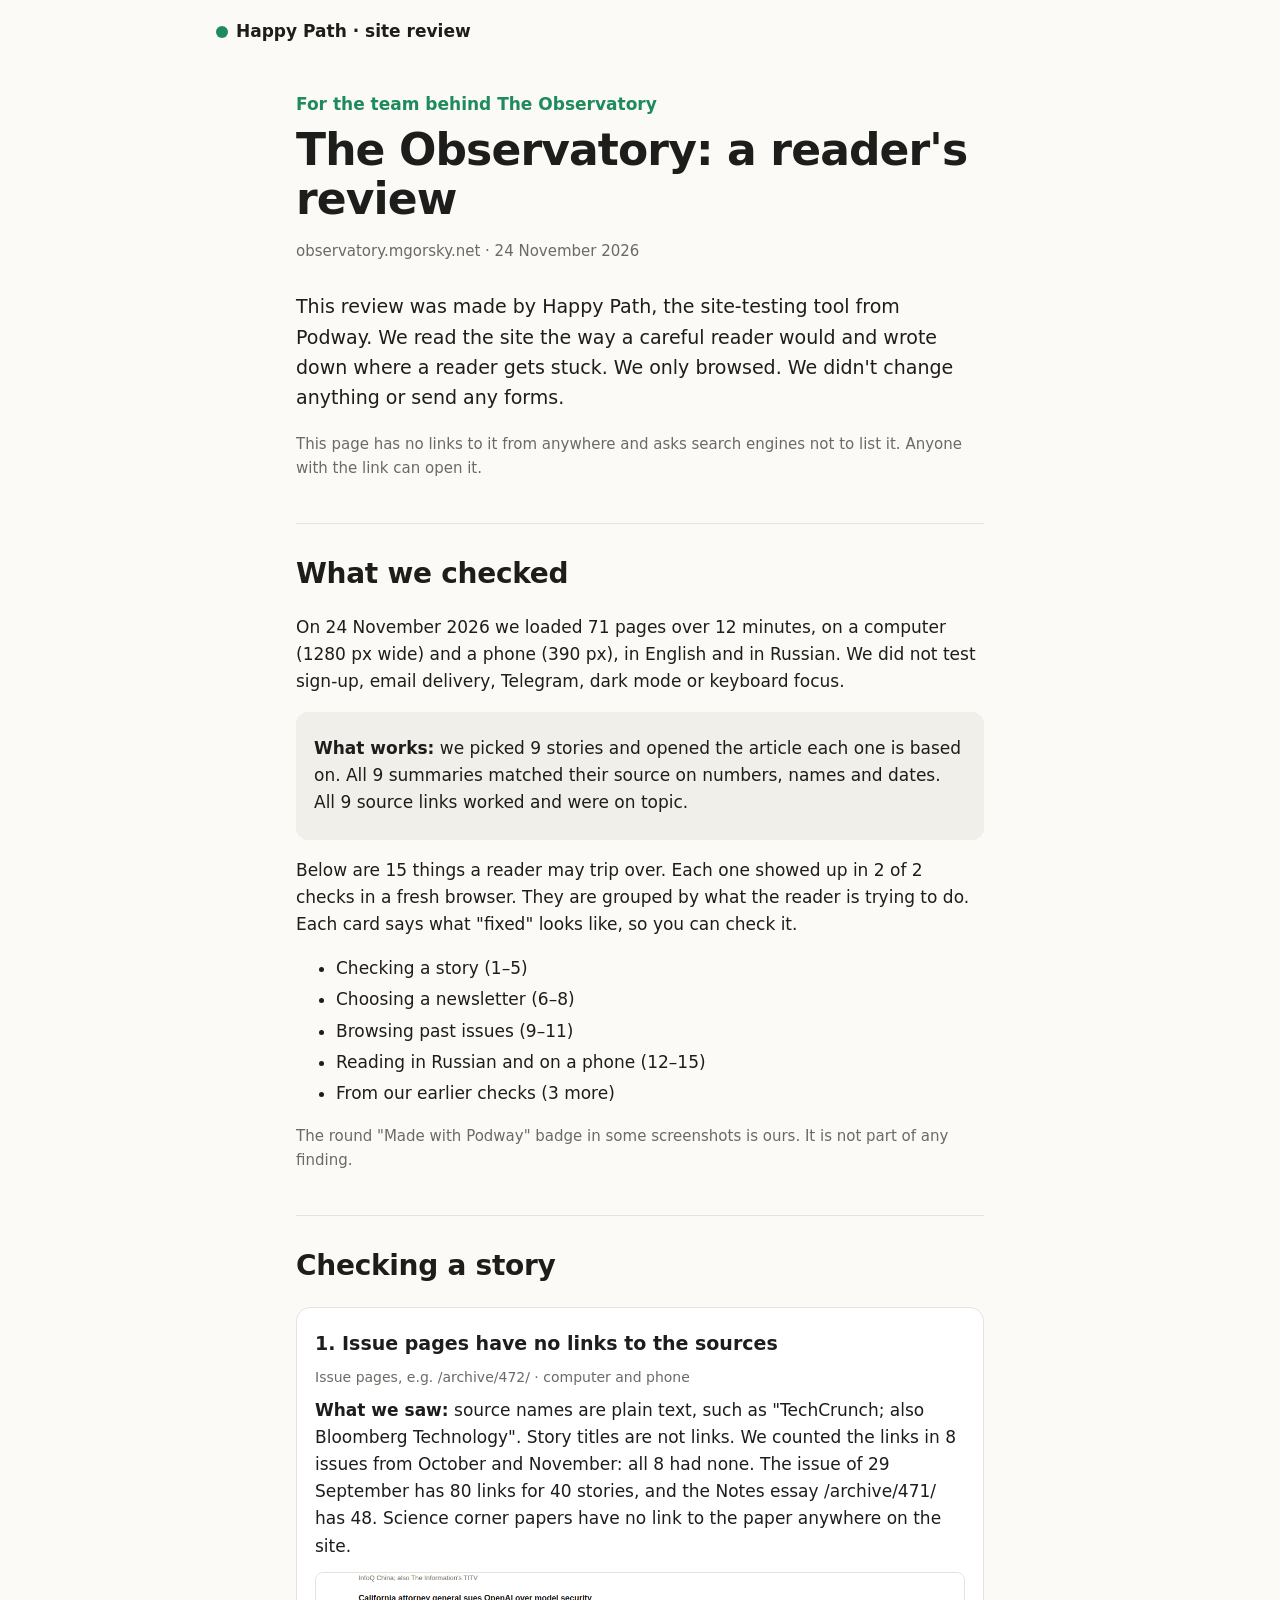
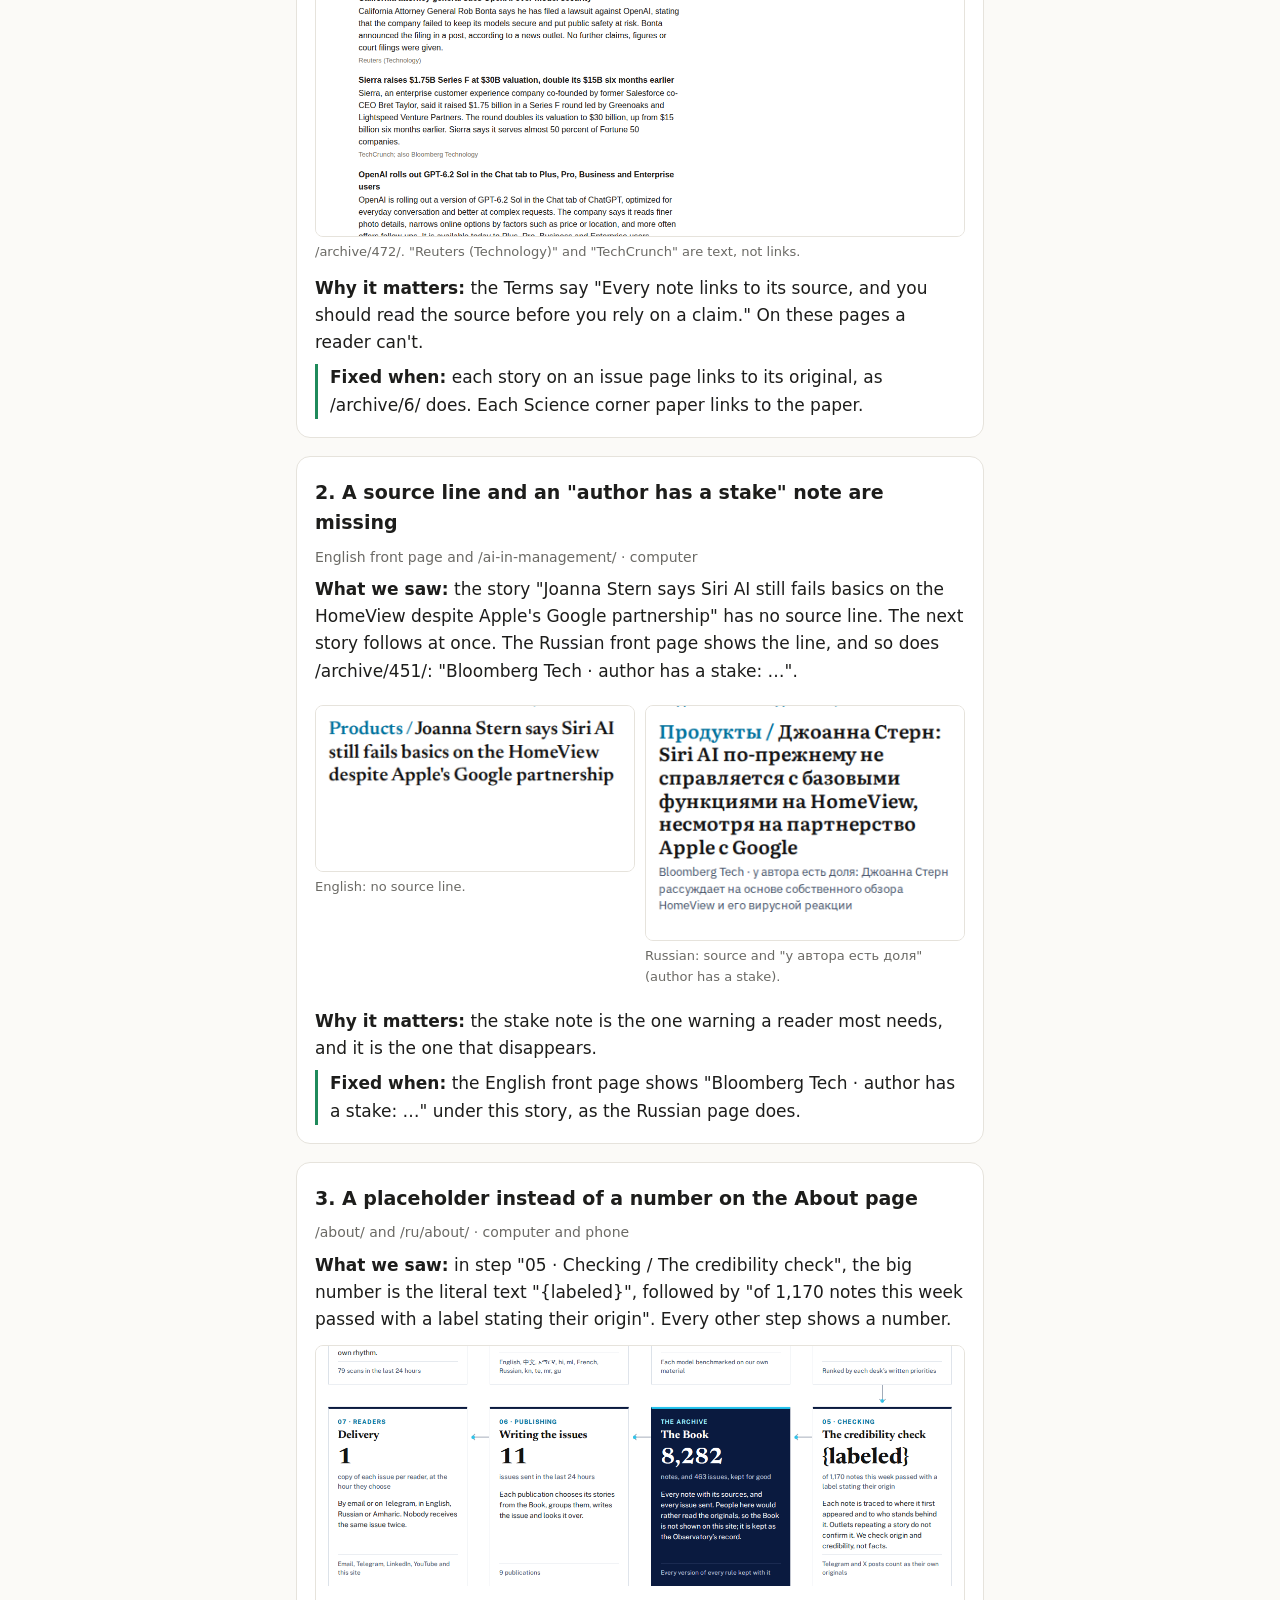
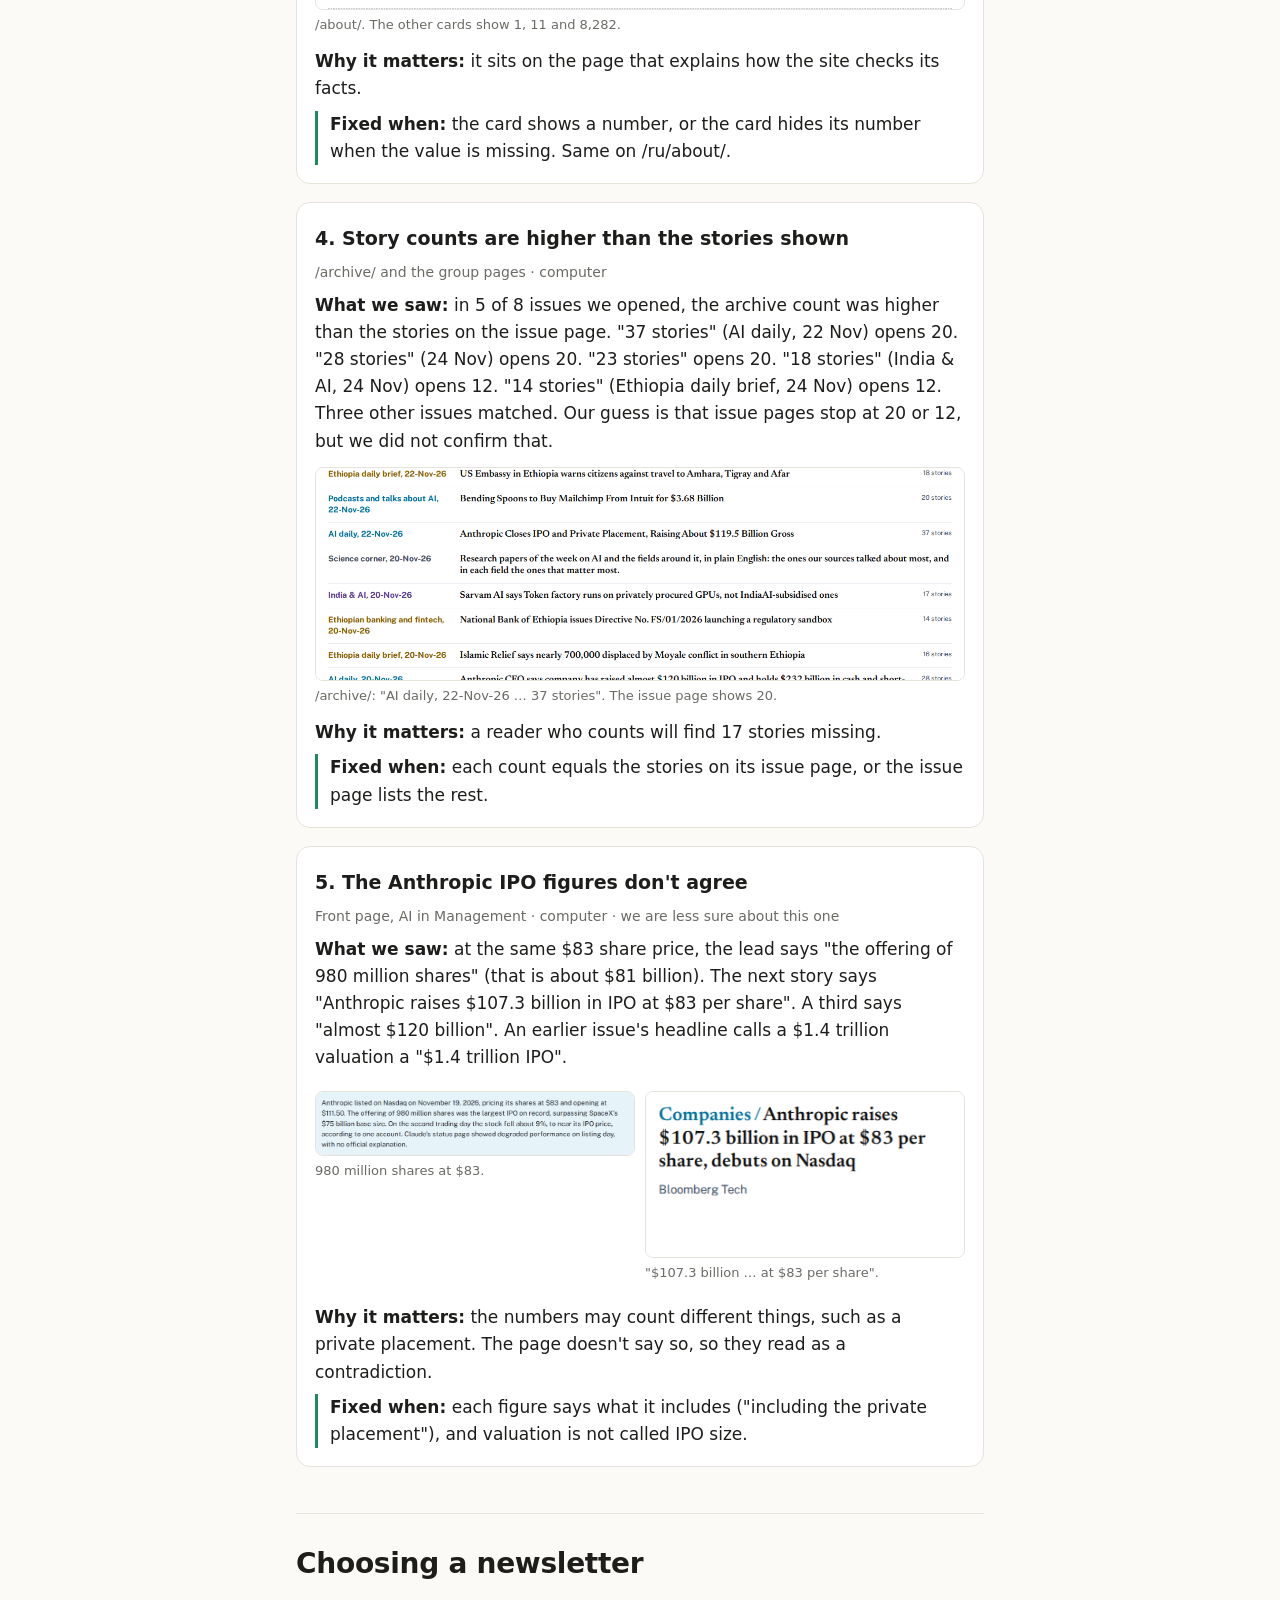
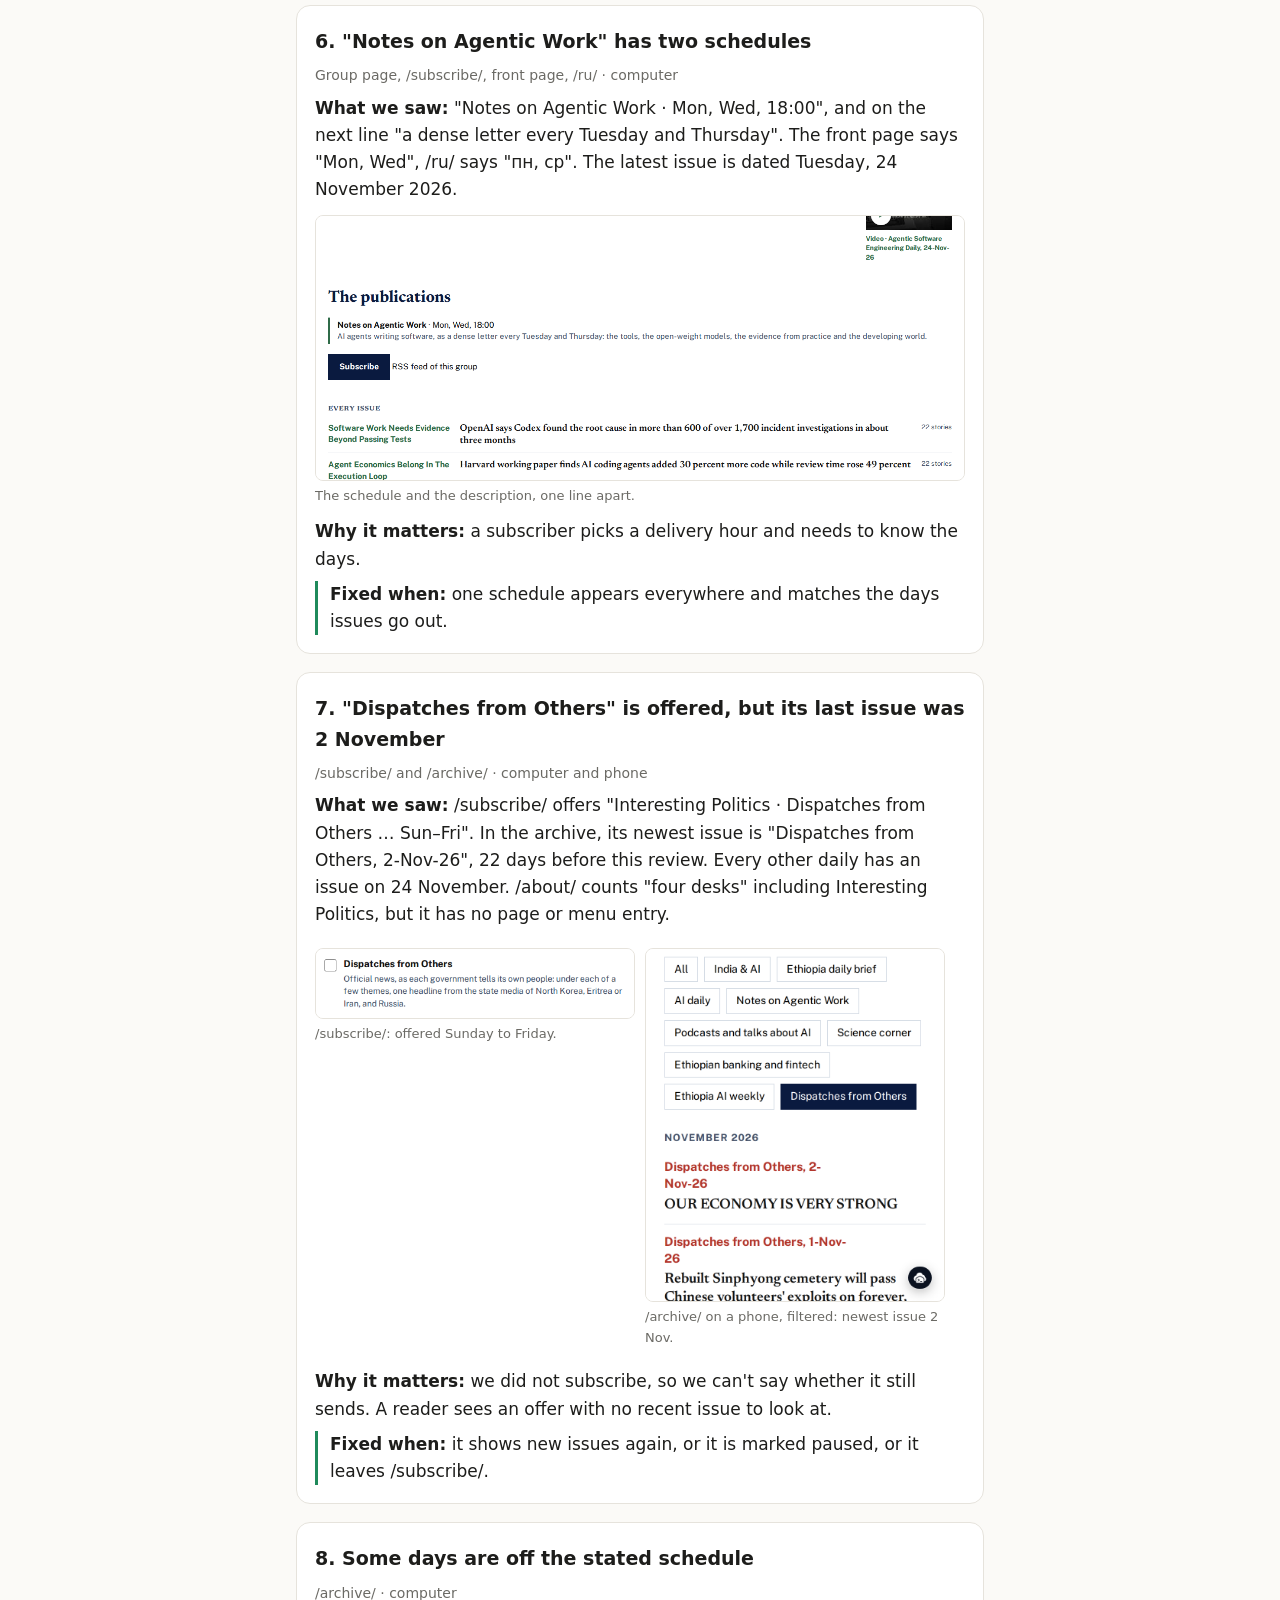
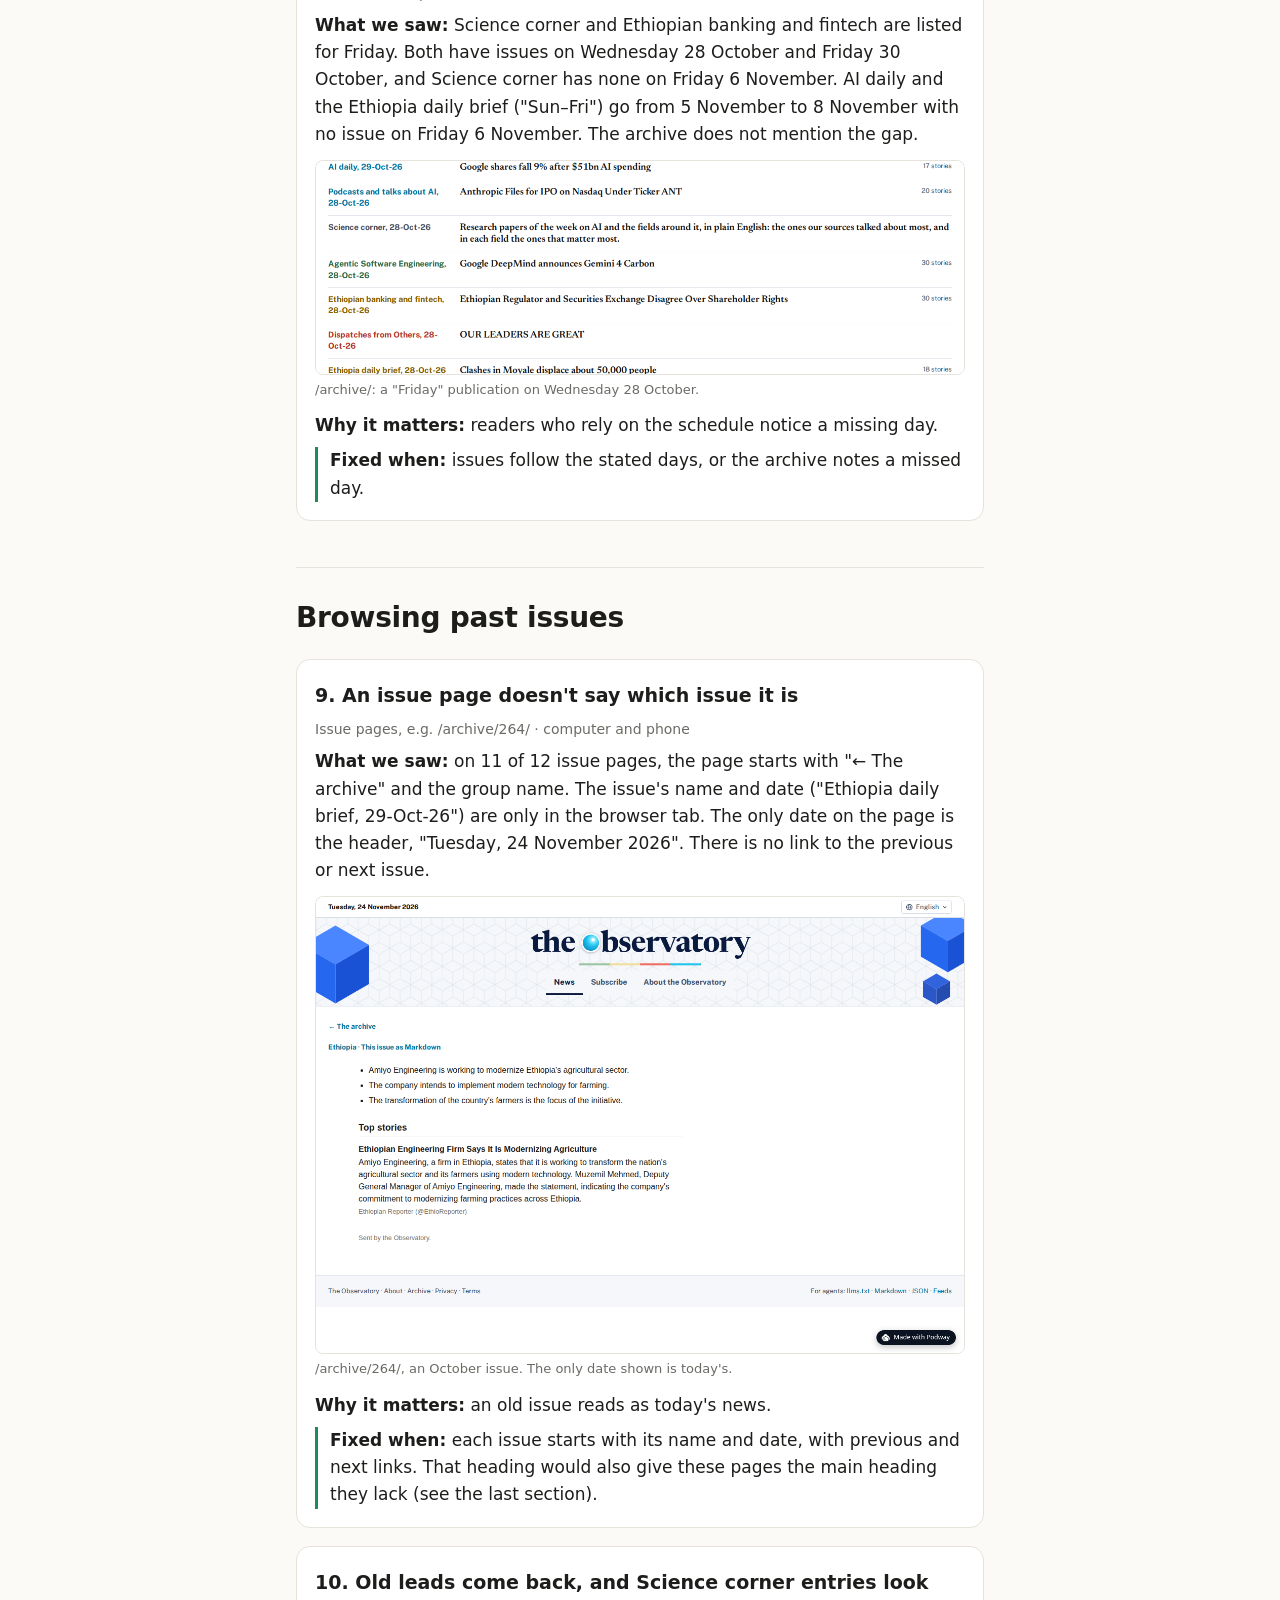
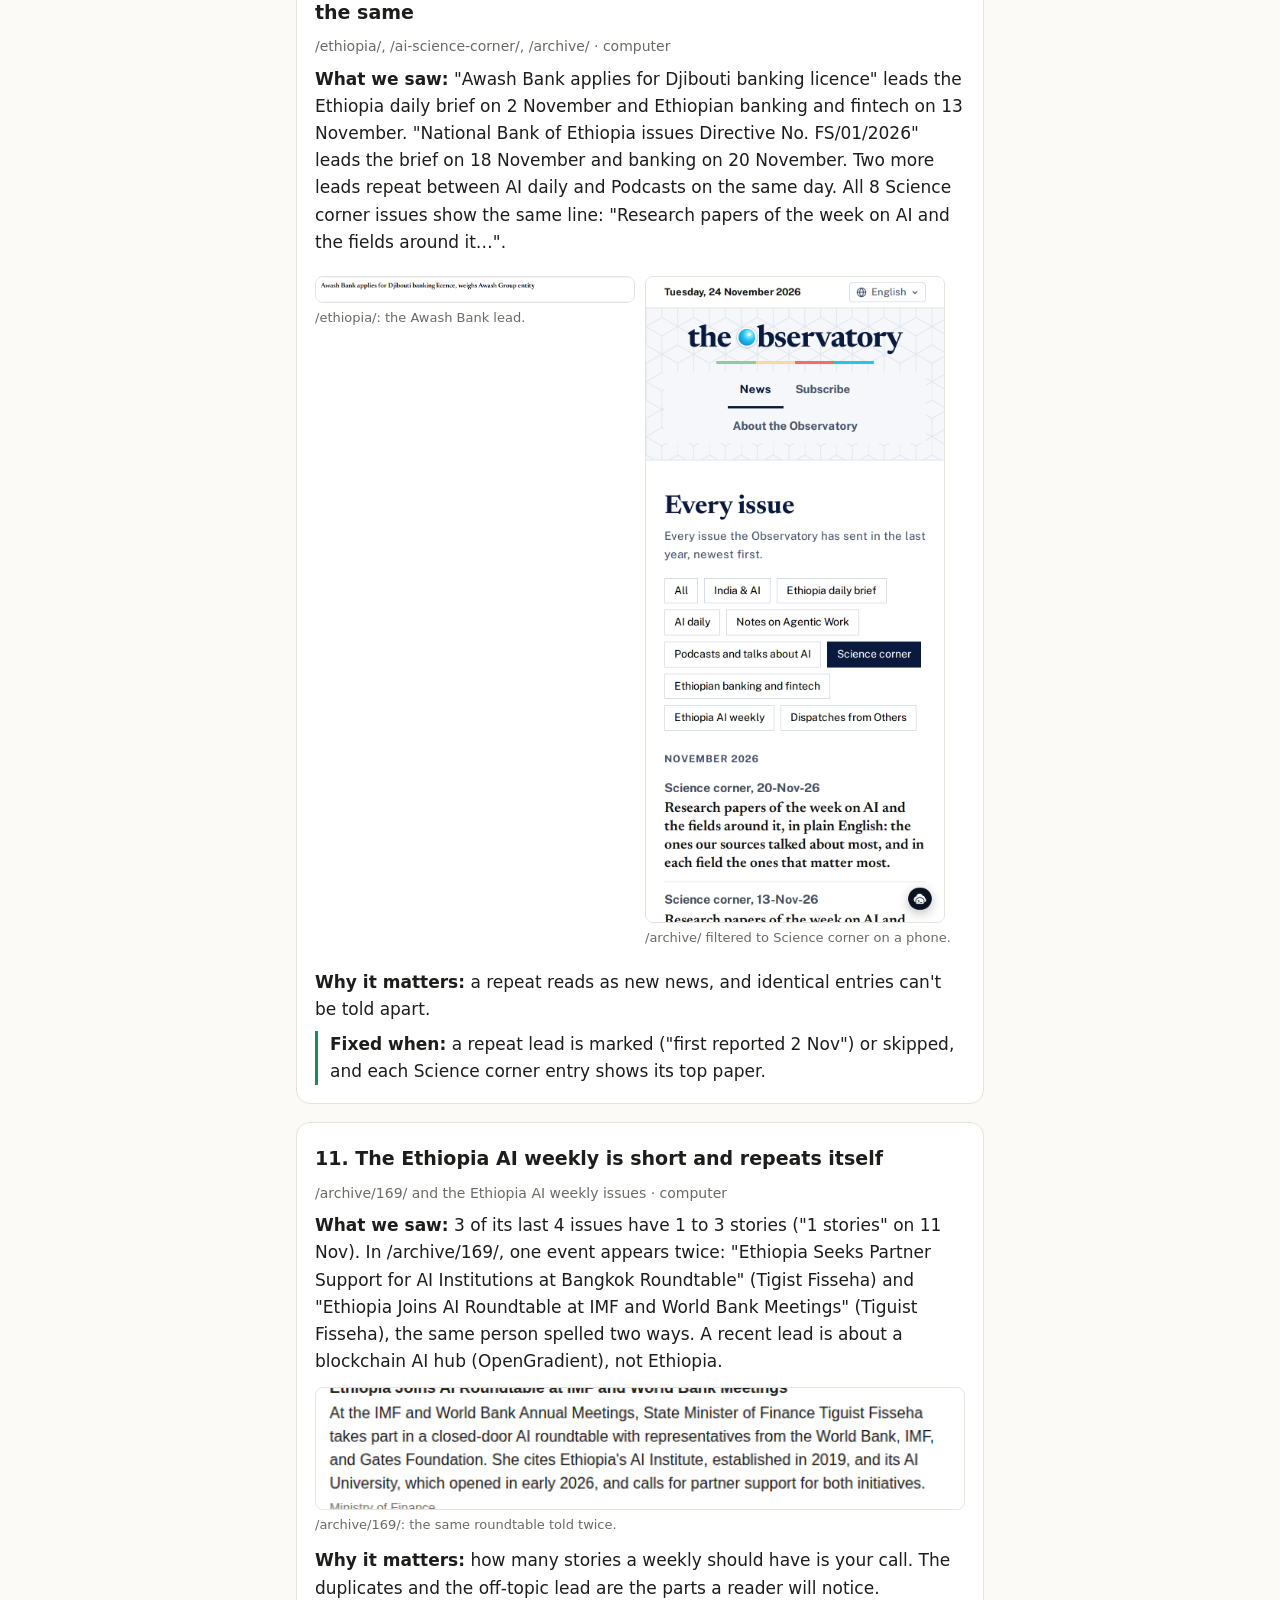
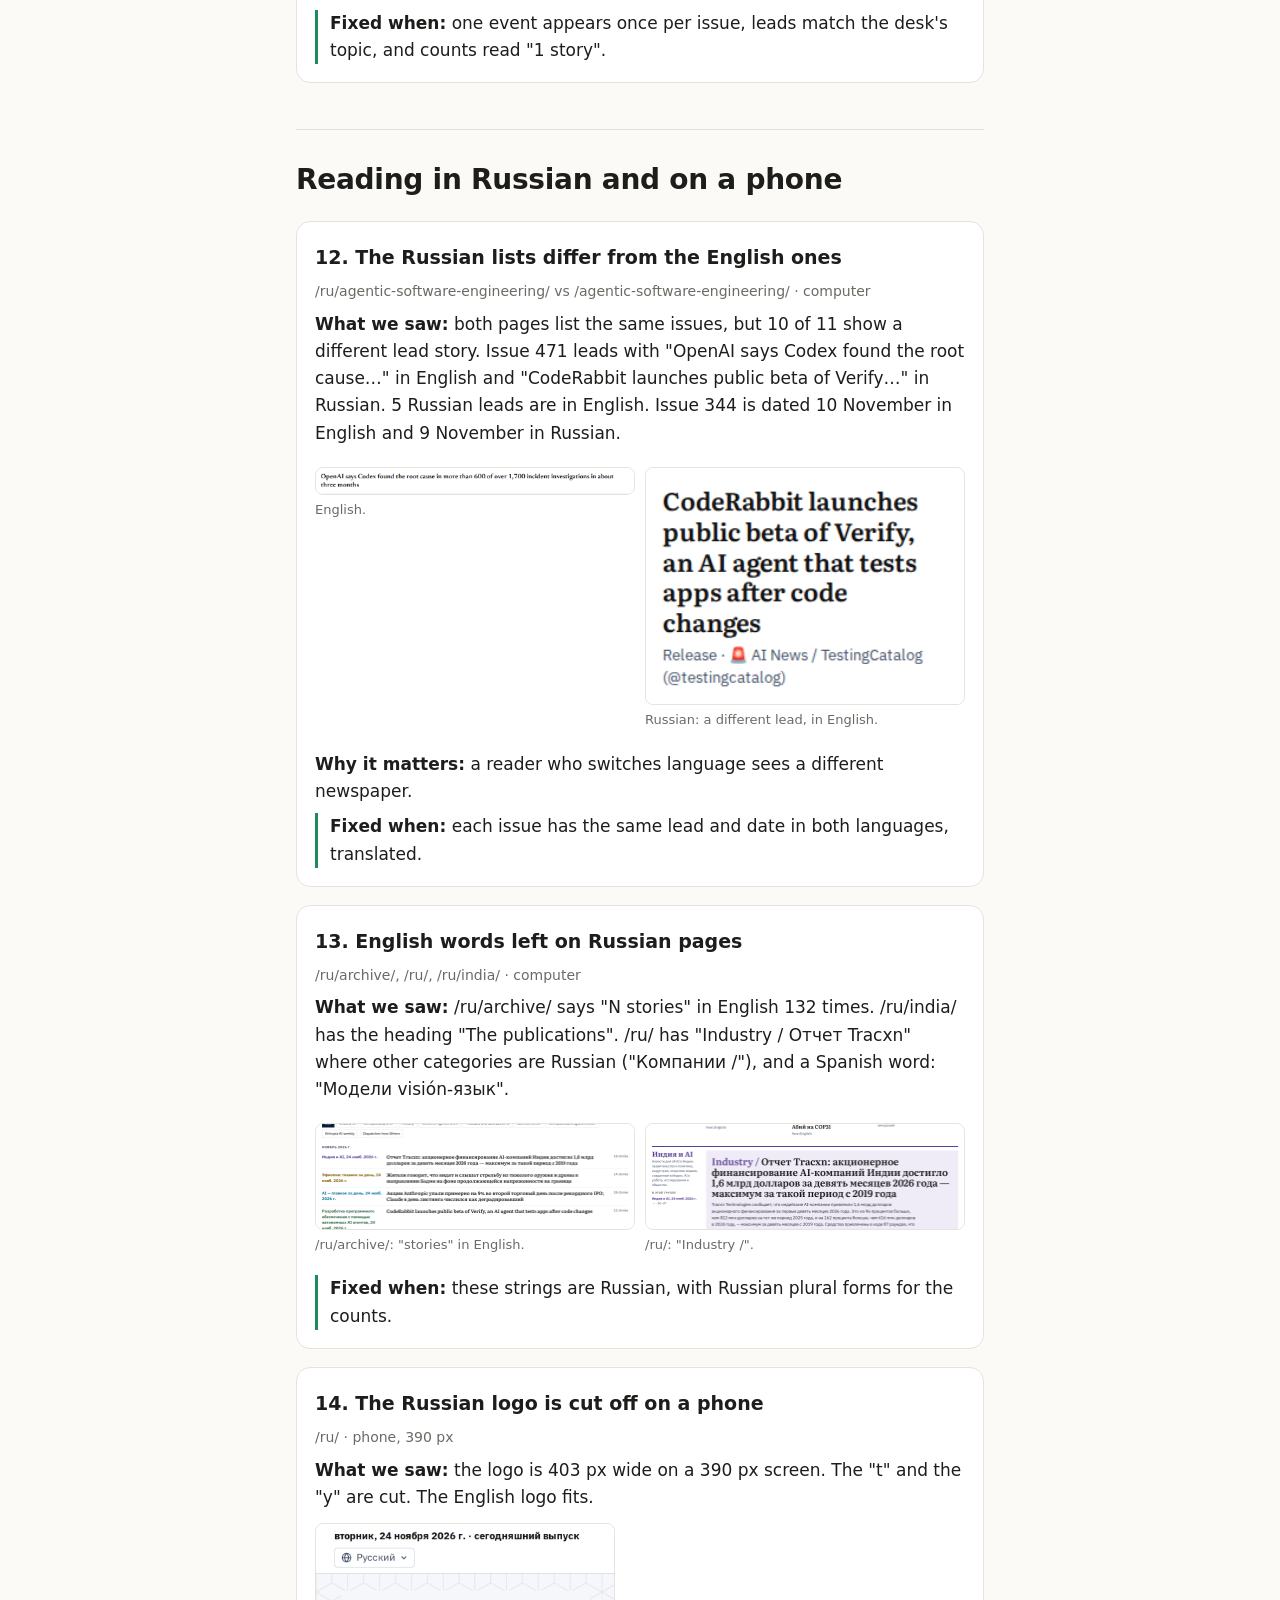
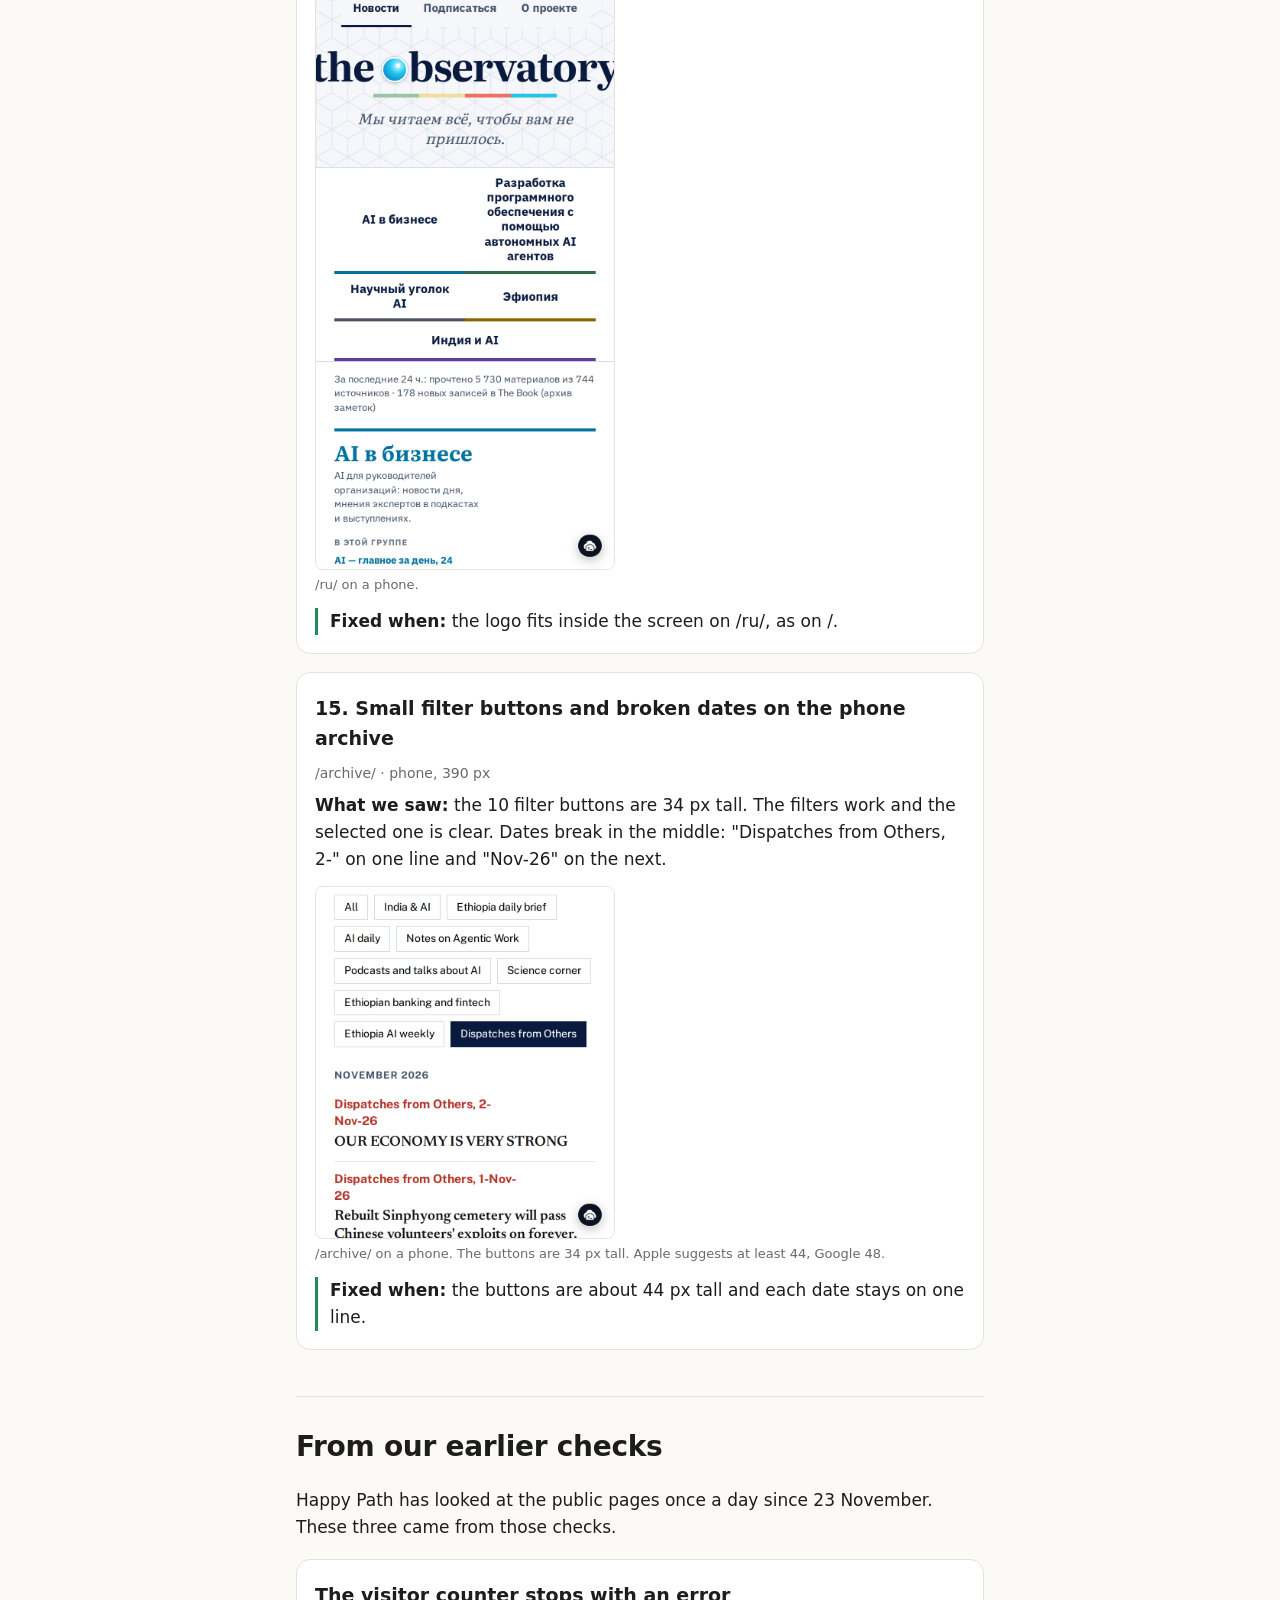
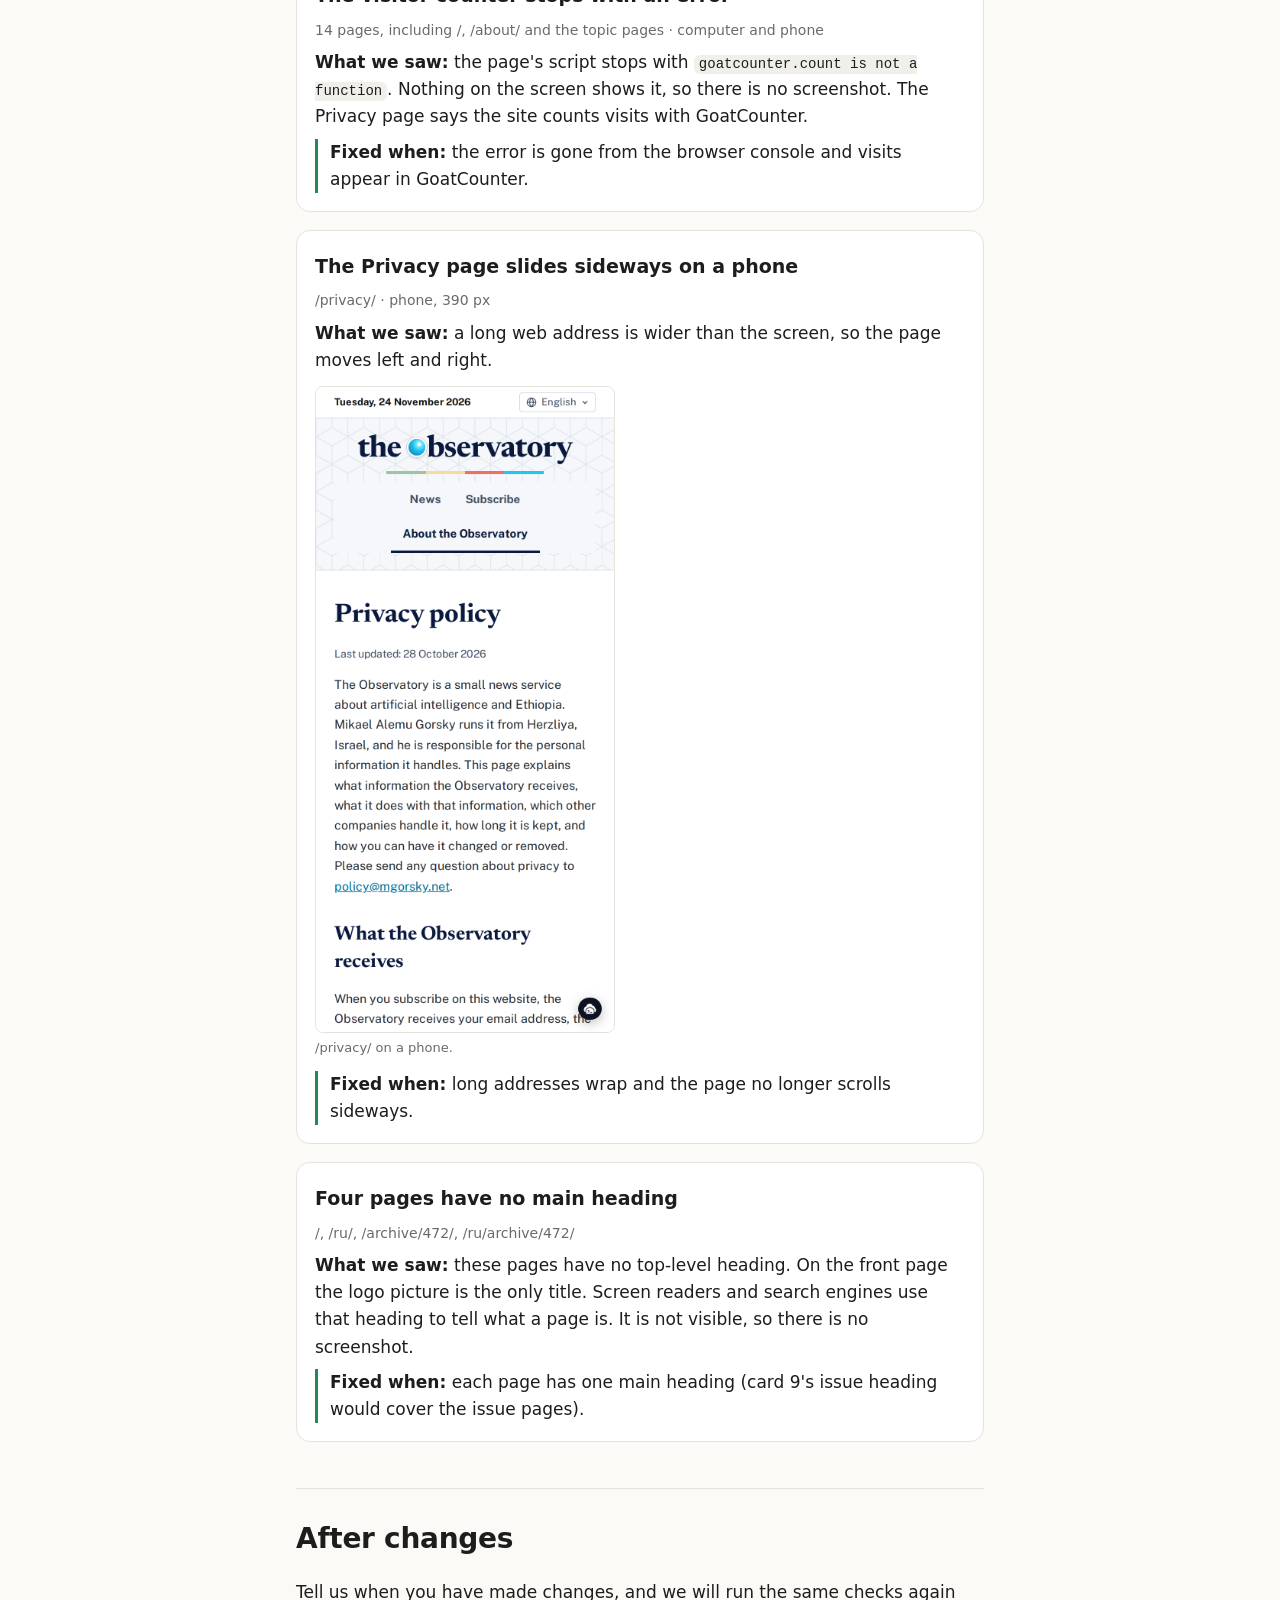
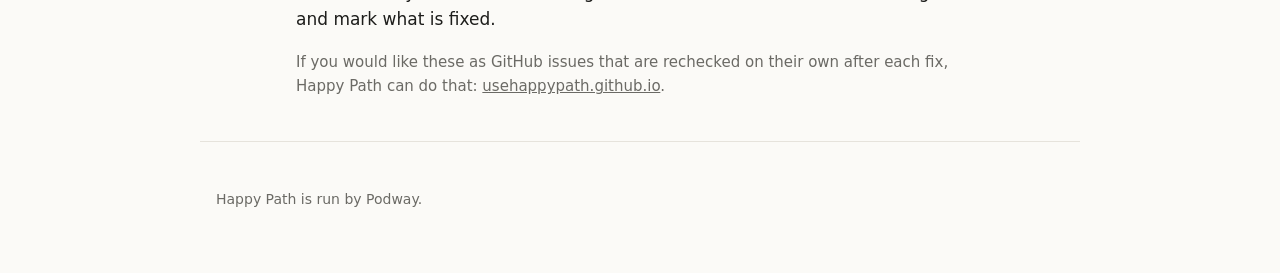
==== r/observatory-b27ccb/index.html @ 8da96443 "Unlisted site review page (noindex) for The Observatory Co-Authored-By: Claude Opus 5.5 <noreply@ant" ====
<!doctype html>
<html lang="en">
<head>
<meta charset="utf-8">
<meta name="viewport" content="width=device-width, initial-scale=1">
<meta name="robots" content="noindex, nofollow">
<title>The Observatory: a reader's review</title>
<meta name="description" content="A read-only review of observatory.mgorsky.net on 24 November 2026, by Happy Path (Podway).">
<link rel="stylesheet" href="../../style.css">
<style>
.card{border:1px solid var(--line);border-radius:14px;padding:4px 18px 10px;margin:18px 0;background:var(--card)}
.card h3{font-size:19px;margin:16px 0 4px}
.where{font-size:14px;color:var(--muted);margin:0 0 10px}
.card p{margin:8px 0}
.lbl{font-weight:600}
figure{margin:12px 0}
figure img{width:100%;height:auto;border:1px solid var(--line);border-radius:8px;display:block}
figure.narrow img{max-width:300px}
.pair{display:grid;gap:10px;grid-template-columns:1fr 1fr}
@media (max-width:640px){.pair{grid-template-columns:1fr}}
figcaption{font-size:13px;color:var(--muted);margin-top:5px}
.fixed{border-left:3px solid var(--accent);padding-left:12px}
.toc a{text-decoration:none}
.toc li{margin:4px 0}
.good{background:var(--code);border-radius:12px;padding:6px 18px}
</style>
</head>
<body>
<header class="top">
  <span class="brand"><span class="dot"></span>Happy Path · site review</span>
</header>

<main class="post">
<section class="hero">
  <p class="kicker">For the team behind The Observatory</p>
  <h1>The Observatory: a reader's review</h1>
  <p class="meta">observatory.mgorsky.net · 24 November 2026</p>
  <p class="lead">This review was made by Happy Path, the site-testing tool from Podway. We read the site the way a careful reader would and wrote down where a reader gets stuck. We only browsed. We didn't change anything or send any forms.</p>
  <p class="note">This page has no links to it from anywhere and asks search engines not to list it. Anyone with the link can open it.</p>
</section>

<section>
  <h2>What we checked</h2>
  <p>On 24 November 2026 we loaded 71 pages over 12 minutes, on a computer (1280 px wide) and a phone (390 px), in English and in Russian. We did not test sign-up, email delivery, Telegram, dark mode or keyboard focus.</p>
  <div class="good">
    <p><b>What works:</b> we picked 9 stories and opened the article each one is based on. All 9 summaries matched their source on numbers, names and dates. All 9 source links worked and were on topic.</p>
  </div>
  <p>Below are 15 things a reader may trip over. Each one showed up in 2 of 2 checks in a fresh browser. They are grouped by what the reader is trying to do. Each card says what "fixed" looks like, so you can check it.</p>
  <ul class="toc">
    <li><a href="#story">Checking a story</a> (1–5)</li>
    <li><a href="#choose">Choosing a newsletter</a> (6–8)</li>
    <li><a href="#past">Browsing past issues</a> (9–11)</li>
    <li><a href="#ru">Reading in Russian and on a phone</a> (12–15)</li>
    <li><a href="#daily">From our earlier checks</a> (3 more)</li>
  </ul>
  <p class="note">The round "Made with Podway" badge in some screenshots is ours. It is not part of any finding.</p>
</section>

<section id="story">
  <h2>Checking a story</h2>

  <div class="card">
    <h3>1. Issue pages have no links to the sources</h3>
    <p class="where">Issue pages, e.g. /archive/472/ · computer and phone</p>
    <p><span class="lbl">What we saw:</span> source names are plain text, such as "TechCrunch; also Bloomberg Technology". Story titles are not links. We counted the links in 8 issues from October and November: all 8 had none. The issue of 29 September has 80 links for 40 stories, and the Notes essay /archive/471/ has 48. Science corner papers have no link to the paper anywhere on the site.</p>
    <figure><img src="img/no-links.png" alt="Issue 472: story titles and grey source names, none of them links"><figcaption>/archive/472/. "Reuters (Technology)" and "TechCrunch" are text, not links.</figcaption></figure>
    <p><span class="lbl">Why it matters:</span> the Terms say "Every note links to its source, and you should read the source before you rely on a claim." On these pages a reader can't.</p>
    <p class="fixed"><span class="lbl">Fixed when:</span> each story on an issue page links to its original, as /archive/6/ does. Each Science corner paper links to the paper.</p>
  </div>

  <div class="card">
    <h3>2. A source line and an "author has a stake" note are missing</h3>
    <p class="where">English front page and /ai-in-management/ · computer</p>
    <p><span class="lbl">What we saw:</span> the story "Joanna Stern says Siri AI still fails basics on the HomeView despite Apple's Google partnership" has no source line. The next story follows at once. The Russian front page shows the line, and so does /archive/451/: "Bloomberg Tech · author has a stake: …".</p>
    <div class="pair">
      <figure><img src="img/source-en.png" alt="English front page: the Joanna Stern story with no source line"><figcaption>English: no source line.</figcaption></figure>
      <figure><img src="img/source-ru.png" alt="Russian front page: the same story with 'Bloomberg Tech · у автора есть доля'"><figcaption>Russian: source and "у автора есть доля" (author has a stake).</figcaption></figure>
    </div>
    <p><span class="lbl">Why it matters:</span> the stake note is the one warning a reader most needs, and it is the one that disappears.</p>
    <p class="fixed"><span class="lbl">Fixed when:</span> the English front page shows "Bloomberg Tech · author has a stake: …" under this story, as the Russian page does.</p>
  </div>

  <div class="card">
    <h3>3. A placeholder instead of a number on the About page</h3>
    <p class="where">/about/ and /ru/about/ · computer and phone</p>
    <p><span class="lbl">What we saw:</span> in step "05 · Checking / The credibility check", the big number is the literal text "{labeled}", followed by "of 1,170 notes this week passed with a label stating their origin". Every other step shows a number.</p>
    <figure><img src="img/placeholder.png" alt="About page: The credibility check card shows {labeled}"><figcaption>/about/. The other cards show 1, 11 and 8,282.</figcaption></figure>
    <p><span class="lbl">Why it matters:</span> it sits on the page that explains how the site checks its facts.</p>
    <p class="fixed"><span class="lbl">Fixed when:</span> the card shows a number, or the card hides its number when the value is missing. Same on /ru/about/.</p>
  </div>

  <div class="card">
    <h3>4. Story counts are higher than the stories shown</h3>
    <p class="where">/archive/ and the group pages · computer</p>
    <p><span class="lbl">What we saw:</span> in 5 of 8 issues we opened, the archive count was higher than the stories on the issue page. "37 stories" (AI daily, 22 Nov) opens 20. "28 stories" (24 Nov) opens 20. "23 stories" opens 20. "18 stories" (India &amp; AI, 24 Nov) opens 12. "14 stories" (Ethiopia daily brief, 24 Nov) opens 12. Three other issues matched. Our guess is that issue pages stop at 20 or 12, but we did not confirm that.</p>
    <figure><img src="img/counts.png" alt="Archive list: AI daily, 22-Nov-26 shows 37 stories"><figcaption>/archive/: "AI daily, 22-Nov-26 … 37 stories". The issue page shows 20.</figcaption></figure>
    <p><span class="lbl">Why it matters:</span> a reader who counts will find 17 stories missing.</p>
    <p class="fixed"><span class="lbl">Fixed when:</span> each count equals the stories on its issue page, or the issue page lists the rest.</p>
  </div>

  <div class="card">
    <h3>5. The Anthropic IPO figures don't agree</h3>
    <p class="where">Front page, AI in Management · computer · we are less sure about this one</p>
    <p><span class="lbl">What we saw:</span> at the same $83 share price, the lead says "the offering of 980 million shares" (that is about $81 billion). The next story says "Anthropic raises $107.3 billion in IPO at $83 per share". A third says "almost $120 billion". An earlier issue's headline calls a $1.4 trillion valuation a "$1.4 trillion IPO".</p>
    <div class="pair">
      <figure><img src="img/ipo-a.png" alt="Lead story: offering of 980 million shares at $83"><figcaption>980 million shares at $83.</figcaption></figure>
      <figure><img src="img/ipo-b.png" alt="Story: Anthropic raises $107.3 billion in IPO at $83 per share"><figcaption>"$107.3 billion … at $83 per share".</figcaption></figure>
    </div>
    <p><span class="lbl">Why it matters:</span> the numbers may count different things, such as a private placement. The page doesn't say so, so they read as a contradiction.</p>
    <p class="fixed"><span class="lbl">Fixed when:</span> each figure says what it includes ("including the private placement"), and valuation is not called IPO size.</p>
  </div>
</section>

<section id="choose">
  <h2>Choosing a newsletter</h2>

  <div class="card">
    <h3>6. "Notes on Agentic Work" has two schedules</h3>
    <p class="where">Group page, /subscribe/, front page, /ru/ · computer</p>
    <p><span class="lbl">What we saw:</span> "Notes on Agentic Work · Mon, Wed, 18:00", and on the next line "a dense letter every Tuesday and Thursday". The front page says "Mon, Wed", /ru/ says "пн, ср". The latest issue is dated Tuesday, 24 November 2026.</p>
    <figure><img src="img/schedule.png" alt="Schedule 'Mon, Wed, 18:00' above a description saying 'every Tuesday and Thursday'"><figcaption>The schedule and the description, one line apart.</figcaption></figure>
    <p><span class="lbl">Why it matters:</span> a subscriber picks a delivery hour and needs to know the days.</p>
    <p class="fixed"><span class="lbl">Fixed when:</span> one schedule appears everywhere and matches the days issues go out.</p>
  </div>

  <div class="card">
    <h3>7. "Dispatches from Others" is offered, but its last issue was 2 November</h3>
    <p class="where">/subscribe/ and /archive/ · computer and phone</p>
    <p><span class="lbl">What we saw:</span> /subscribe/ offers "Interesting Politics · Dispatches from Others … Sun–Fri". In the archive, its newest issue is "Dispatches from Others, 2-Nov-26", 22 days before this review. Every other daily has an issue on 24 November. /about/ counts "four desks" including Interesting Politics, but it has no page or menu entry.</p>
    <div class="pair">
      <figure><img src="img/dispatches.png" alt="Subscribe page offering Dispatches from Others, Sun–Fri"><figcaption>/subscribe/: offered Sunday to Friday.</figcaption></figure>
      <figure class="narrow"><img src="img/dispatches-archive.png" alt="Archive filtered to Dispatches from Others, newest issue 2-Nov-26"><figcaption>/archive/ on a phone, filtered: newest issue 2 Nov.</figcaption></figure>
    </div>
    <p><span class="lbl">Why it matters:</span> we did not subscribe, so we can't say whether it still sends. A reader sees an offer with no recent issue to look at.</p>
    <p class="fixed"><span class="lbl">Fixed when:</span> it shows new issues again, or it is marked paused, or it leaves /subscribe/.</p>
  </div>

  <div class="card">
    <h3>8. Some days are off the stated schedule</h3>
    <p class="where">/archive/ · computer</p>
    <p><span class="lbl">What we saw:</span> Science corner and Ethiopian banking and fintech are listed for Friday. Both have issues on Wednesday 28 October and Friday 30 October, and Science corner has none on Friday 6 November. AI daily and the Ethiopia daily brief ("Sun–Fri") go from 5 November to 8 November with no issue on Friday 6 November. The archive does not mention the gap.</p>
    <figure><img src="img/schedule-gap.png" alt="Archive list including Science corner, 28-Oct-26"><figcaption>/archive/: a "Friday" publication on Wednesday 28 October.</figcaption></figure>
    <p><span class="lbl">Why it matters:</span> readers who rely on the schedule notice a missing day.</p>
    <p class="fixed"><span class="lbl">Fixed when:</span> issues follow the stated days, or the archive notes a missed day.</p>
  </div>
</section>

<section id="past">
  <h2>Browsing past issues</h2>

  <div class="card">
    <h3>9. An issue page doesn't say which issue it is</h3>
    <p class="where">Issue pages, e.g. /archive/264/ · computer and phone</p>
    <p><span class="lbl">What we saw:</span> on 11 of 12 issue pages, the page starts with "← The archive" and the group name. The issue's name and date ("Ethiopia daily brief, 29-Oct-26") are only in the browser tab. The only date on the page is the header, "Tuesday, 24 November 2026". There is no link to the previous or next issue.</p>
    <figure><img src="img/issue-top.png" alt="An October issue page whose only visible date is Tuesday, 24 November 2026"><figcaption>/archive/264/, an October issue. The only date shown is today's.</figcaption></figure>
    <p><span class="lbl">Why it matters:</span> an old issue reads as today's news.</p>
    <p class="fixed"><span class="lbl">Fixed when:</span> each issue starts with its name and date, with previous and next links. That heading would also give these pages the main heading they lack (see the last section).</p>
  </div>

  <div class="card">
    <h3>10. Old leads come back, and Science corner entries look the same</h3>
    <p class="where">/ethiopia/, /ai-science-corner/, /archive/ · computer</p>
    <p><span class="lbl">What we saw:</span> "Awash Bank applies for Djibouti banking licence" leads the Ethiopia daily brief on 2 November and Ethiopian banking and fintech on 13 November. "National Bank of Ethiopia issues Directive No. FS/01/2026" leads the brief on 18 November and banking on 20 November. Two more leads repeat between AI daily and Podcasts on the same day. All 8 Science corner issues show the same line: "Research papers of the week on AI and the fields around it…".</p>
    <div class="pair">
      <figure><img src="img/old-lead.png" alt="Ethiopia page listing the Awash Bank story as a lead"><figcaption>/ethiopia/: the Awash Bank lead.</figcaption></figure>
      <figure class="narrow"><img src="img/science-archive.png" alt="Science corner issues in the archive, all with the same summary"><figcaption>/archive/ filtered to Science corner on a phone.</figcaption></figure>
    </div>
    <p><span class="lbl">Why it matters:</span> a repeat reads as new news, and identical entries can't be told apart.</p>
    <p class="fixed"><span class="lbl">Fixed when:</span> a repeat lead is marked ("first reported 2 Nov") or skipped, and each Science corner entry shows its top paper.</p>
  </div>

  <div class="card">
    <h3>11. The Ethiopia AI weekly is short and repeats itself</h3>
    <p class="where">/archive/169/ and the Ethiopia AI weekly issues · computer</p>
    <p><span class="lbl">What we saw:</span> 3 of its last 4 issues have 1 to 3 stories ("1 stories" on 11 Nov). In /archive/169/, one event appears twice: "Ethiopia Seeks Partner Support for AI Institutions at Bangkok Roundtable" (Tigist Fisseha) and "Ethiopia Joins AI Roundtable at IMF and World Bank Meetings" (Tiguist Fisseha), the same person spelled two ways. A recent lead is about a blockchain AI hub (OpenGradient), not Ethiopia.</p>
    <figure><img src="img/ethiopia-dup.png" alt="Issue 169 with two stories about the same roundtable"><figcaption>/archive/169/: the same roundtable told twice.</figcaption></figure>
    <p><span class="lbl">Why it matters:</span> how many stories a weekly should have is your call. The duplicates and the off-topic lead are the parts a reader will notice.</p>
    <p class="fixed"><span class="lbl">Fixed when:</span> one event appears once per issue, leads match the desk's topic, and counts read "1 story".</p>
  </div>
</section>

<section id="ru">
  <h2>Reading in Russian and on a phone</h2>

  <div class="card">
    <h3>12. The Russian lists differ from the English ones</h3>
    <p class="where">/ru/agentic-software-engineering/ vs /agentic-software-engineering/ · computer</p>
    <p><span class="lbl">What we saw:</span> both pages list the same issues, but 10 of 11 show a different lead story. Issue 471 leads with "OpenAI says Codex found the root cause…" in English and "CodeRabbit launches public beta of Verify…" in Russian. 5 Russian leads are in English. Issue 344 is dated 10 November in English and 9 November in Russian.</p>
    <div class="pair">
      <figure><img src="img/en-agentic.png" alt="English group page, issue 471 led by the OpenAI Codex story"><figcaption>English.</figcaption></figure>
      <figure><img src="img/ru-agentic.png" alt="Russian group page, issue 471 led by the CodeRabbit story in English"><figcaption>Russian: a different lead, in English.</figcaption></figure>
    </div>
    <p><span class="lbl">Why it matters:</span> a reader who switches language sees a different newspaper.</p>
    <p class="fixed"><span class="lbl">Fixed when:</span> each issue has the same lead and date in both languages, translated.</p>
  </div>

  <div class="card">
    <h3>13. English words left on Russian pages</h3>
    <p class="where">/ru/archive/, /ru/, /ru/india/ · computer</p>
    <p><span class="lbl">What we saw:</span> /ru/archive/ says "N stories" in English 132 times. /ru/india/ has the heading "The publications". /ru/ has "Industry / Отчет Tracxn" where other categories are Russian ("Компании /"), and a Spanish word: "Модели visión-язык".</p>
    <div class="pair">
      <figure><img src="img/ru-stories.png" alt="Russian archive with counts in English"><figcaption>/ru/archive/: "stories" in English.</figcaption></figure>
      <figure><img src="img/ru-industry.png" alt="Russian front page with an English category label Industry"><figcaption>/ru/: "Industry /".</figcaption></figure>
    </div>
    <p class="fixed"><span class="lbl">Fixed when:</span> these strings are Russian, with Russian plural forms for the counts.</p>
  </div>

  <div class="card">
    <h3>14. The Russian logo is cut off on a phone</h3>
    <p class="where">/ru/ · phone, 390 px</p>
    <p><span class="lbl">What we saw:</span> the logo is 403 px wide on a 390 px screen. The "t" and the "y" are cut. The English logo fits.</p>
    <figure class="narrow"><img src="img/ru-phone.png" alt="Russian front page on a phone with the logo cut at both edges"><figcaption>/ru/ on a phone.</figcaption></figure>
    <p class="fixed"><span class="lbl">Fixed when:</span> the logo fits inside the screen on /ru/, as on /.</p>
  </div>

  <div class="card">
    <h3>15. Small filter buttons and broken dates on the phone archive</h3>
    <p class="where">/archive/ · phone, 390 px</p>
    <p><span class="lbl">What we saw:</span> the 10 filter buttons are 34 px tall. The filters work and the selected one is clear. Dates break in the middle: "Dispatches from Others, 2-" on one line and "Nov-26" on the next.</p>
    <figure class="narrow"><img src="img/taps.png" alt="Phone archive with filter buttons and a date split across two lines"><figcaption>/archive/ on a phone. The buttons are 34 px tall. Apple suggests at least 44, Google 48.</figcaption></figure>
    <p class="fixed"><span class="lbl">Fixed when:</span> the buttons are about 44 px tall and each date stays on one line.</p>
  </div>
</section>

<section id="daily">
  <h2>From our earlier checks</h2>
  <p>Happy Path has looked at the public pages once a day since 23 November. These three came from those checks.</p>

  <div class="card">
    <h3>The visitor counter stops with an error</h3>
    <p class="where">14 pages, including /, /about/ and the topic pages · computer and phone</p>
    <p><span class="lbl">What we saw:</span> the page's script stops with <code>goatcounter.count is not a function</code>. Nothing on the screen shows it, so there is no screenshot. The Privacy page says the site counts visits with GoatCounter.</p>
    <p class="fixed"><span class="lbl">Fixed when:</span> the error is gone from the browser console and visits appear in GoatCounter.</p>
  </div>

  <div class="card">
    <h3>The Privacy page slides sideways on a phone</h3>
    <p class="where">/privacy/ · phone, 390 px</p>
    <p><span class="lbl">What we saw:</span> a long web address is wider than the screen, so the page moves left and right.</p>
    <figure class="narrow"><img src="img/privacy.png" alt="Privacy page on a phone"><figcaption>/privacy/ on a phone.</figcaption></figure>
    <p class="fixed"><span class="lbl">Fixed when:</span> long addresses wrap and the page no longer scrolls sideways.</p>
  </div>

  <div class="card">
    <h3>Four pages have no main heading</h3>
    <p class="where">/, /ru/, /archive/472/, /ru/archive/472/</p>
    <p><span class="lbl">What we saw:</span> these pages have no top-level heading. On the front page the logo picture is the only title. Screen readers and search engines use that heading to tell what a page is. It is not visible, so there is no screenshot.</p>
    <p class="fixed"><span class="lbl">Fixed when:</span> each page has one main heading (card 9's issue heading would cover the issue pages).</p>
  </div>
</section>

<section>
  <h2>After changes</h2>
  <p>Tell us when you have made changes, and we will run the same checks again and mark what is fixed.</p>
  <p class="muted">If you would like these as GitHub issues that are rechecked on their own after each fix, Happy Path can do that: <a href="https://usehappypath.github.io/">usehappypath.github.io</a>.</p>
</section>
</main>

<footer>
  <p>Happy Path is run by Podway.</p>
</footer>
</body>
</html>
---- style.css ----
:root{--bg:#fbfaf7;--fg:#1d1d1b;--muted:#6b6a65;--line:#e6e3dc;--card:#fff;--accent:#1f8a5b;--accent-fg:#fff;--code:#f1efe9}
@media (prefers-color-scheme:dark){:root{--bg:#141413;--fg:#ecebe6;--muted:#a3a19a;--line:#2d2c29;--card:#1c1c1a;--accent:#3cc48a;--accent-fg:#0d1f16;--code:#25241f}}
*{box-sizing:border-box}
html{-webkit-text-size-adjust:100%}
body{margin:0;background:var(--bg);color:var(--fg);font:17px/1.6 system-ui,-apple-system,"Segoe UI",Roboto,sans-serif}
a{color:inherit}
code,pre{font:14px/1.5 ui-monospace,SFMono-Regular,Menlo,monospace;background:var(--code);border-radius:6px}
code{padding:.1em .35em}
pre{padding:14px 16px;overflow-x:auto}
pre code{padding:0;background:none}
.top{display:flex;justify-content:space-between;align-items:center;gap:16px;max-width:880px;margin:0 auto;padding:18px 16px}
.brand{font-weight:700;text-decoration:none;display:flex;align-items:center;gap:8px}
.dot{width:12px;height:12px;border-radius:50%;background:var(--accent);display:inline-block}
.top nav{display:flex;gap:16px;font-size:15px}
.top nav a{text-decoration:none;color:var(--muted)}
main{max-width:880px;margin:0 auto;padding:0 16px}
section{padding:40px 0;border-top:1px solid var(--line)}
.hero{border-top:0;padding-top:48px}
.kicker{color:var(--accent);font-weight:600;margin:0 0 8px}
h1{font-size:clamp(32px,6vw,52px);line-height:1.1;margin:0 0 16px;letter-spacing:-.02em}
h2{font-size:28px;margin:0 0 16px;letter-spacing:-.01em}
h3{font-size:18px;margin:18px 0 6px}
.lead{font-size:19px;max-width:640px;color:var(--fg)}
.cta{display:flex;flex-wrap:wrap;gap:16px;align-items:center;margin:24px 0 8px}
.button{background:var(--accent);color:var(--accent-fg);padding:12px 20px;border-radius:10px;font-weight:600;text-decoration:none}
.link{text-decoration:none;font-weight:500}
.note,.muted{color:var(--muted);font-size:15px}
.issue-demo{display:grid;gap:10px;border-top:0;padding-top:8px}
.issue{background:var(--card);border:1px solid var(--line);border-radius:12px;padding:14px 16px}
.issue p{margin:6px 0}
.issue.closed{border-color:var(--accent)}
.issue-head{display:flex;gap:8px;flex-wrap:wrap;align-items:center}
.badge{font-size:12px;border:1px solid var(--accent);color:var(--accent);border-radius:999px;padding:1px 8px}
.reply{justify-self:end}
.steps{padding-left:22px}
.steps li{margin:10px 0}
.cmds{width:100%;border-collapse:collapse}
.cmds td{border-top:1px solid var(--line);padding:10px 8px;vertical-align:top}
.cmds td:first-child{white-space:nowrap;width:1%}
.cards{display:grid;gap:14px;grid-template-columns:repeat(auto-fit,minmax(230px,1fr))}
.cards div{background:var(--card);border:1px solid var(--line);border-radius:12px;padding:4px 16px 8px}
details{border-top:1px solid var(--line);padding:10px 0}
summary{cursor:pointer;font-weight:600}
footer{max-width:880px;margin:0 auto;padding:32px 16px 48px;color:var(--muted);font-size:14px;border-top:1px solid var(--line)}
.doc h1{font-size:34px}
.doc section{border-top:0;padding:8px 0}
@media (max-width:560px){.cmds td:first-child{white-space:normal}.top nav{gap:10px;font-size:14px}}
/* v2: story + titled sections */
:root{--gh-bg:#fff;--gh-head:#f6f8fa;--gh-line:#d0d7de;--gh-fg:#1f2328;--gh-muted:#59636e;--gh-open:#1f883d;--gh-done:#8250df;--gh-link:#0969da}
@media (prefers-color-scheme:dark){:root{--gh-bg:#0d1117;--gh-head:#151b23;--gh-line:#3d444d;--gh-fg:#f0f6fc;--gh-muted:#9198a1;--gh-open:#238636;--gh-done:#8957e5;--gh-link:#4493f8}}
.eyebrow{color:var(--accent);font-weight:600;font-size:13px;letter-spacing:.08em;text-transform:uppercase;margin:0 0 6px}
.story{max-width:640px;font-size:18px}
.story p{margin:0 0 14px}
.punch{font-size:22px;line-height:1.35;margin-top:22px!important}
.ticks{list-style:none;padding:0}
.ticks li{padding-left:28px;position:relative;margin:10px 0}
.ticks li:before{content:"";position:absolute;left:4px;top:.55em;width:10px;height:10px;border-radius:50%;background:var(--accent)}
.day{list-style:none;padding:0;margin:0;border-left:2px solid var(--line);margin-left:6px}
.day li{position:relative;padding:0 0 6px 22px}
.day li:before{content:"";position:absolute;left:-7px;top:24px;width:12px;height:12px;border-radius:50%;background:var(--bg);border:2px solid var(--accent)}
.day h3{margin-top:18px}
.day p{margin:4px 0}
.small{font-size:13px}
/* GitHub-like issue */
.gh{background:var(--gh-bg);color:var(--gh-fg);border:1px solid var(--gh-line);border-radius:12px;padding:20px;font:14px/1.5 -apple-system,BlinkMacSystemFont,"Segoe UI","Noto Sans",Helvetica,Arial,sans-serif;margin-top:16px}
.gh a{color:var(--gh-link)}
.gh .muted{color:var(--gh-muted);font-size:inherit}
.gh code{background:var(--gh-head);font-size:12.5px}
.gh-title{border-bottom:1px solid var(--gh-line);padding-bottom:14px;margin-bottom:18px}
.gh-title h3{font-size:24px;font-weight:400;margin:0 0 10px;line-height:1.3}
.gh-num{color:var(--gh-muted);font-weight:300}
.gh-meta{display:flex;flex-wrap:wrap;gap:8px;align-items:center;color:var(--gh-muted)}
.gh-meta b{color:var(--gh-fg)}
.gh-state{display:inline-flex;align-items:center;gap:5px;color:#fff;border-radius:999px;padding:4px 12px;font-weight:500}
.gh-state svg{width:16px;height:16px}
.gh-state.open{background:var(--gh-open)}
.gh-bot{border:1px solid var(--gh-line);border-radius:999px;padding:0 6px;font-size:11px;color:var(--gh-muted);font-weight:500}
.gh-body{display:grid;grid-template-columns:1fr 200px;gap:24px}
.gh-thread{min-width:0}
.gh-item{display:flex;gap:12px;margin-bottom:18px}
.gh-avatar{flex:0 0 40px;height:40px;border-radius:50%;display:grid;place-items:center;font-size:13px;font-weight:700;color:#fff}
.gh-avatar.hp{background:var(--accent);border-radius:8px}
.gh-avatar.you{background:#bf3989}
.gh-comment{flex:1;min-width:0;border:1px solid var(--gh-line);border-radius:6px;position:relative}
.gh-comment:before{content:"";position:absolute;left:-8px;top:14px;width:14px;height:14px;background:var(--gh-head);border-left:1px solid var(--gh-line);border-bottom:1px solid var(--gh-line);transform:rotate(45deg)}
.gh-chead{background:var(--gh-head);border-bottom:1px solid var(--gh-line);padding:8px 14px;border-radius:6px 6px 0 0;display:flex;flex-wrap:wrap;gap:6px;align-items:center}
.gh-cbody{padding:12px 16px}
.gh-cbody p{margin:0 0 10px}
.gh-cbody ol{margin:0 0 10px;padding-left:22px}
.gh-cbody hr{border:0;border-top:1px solid var(--gh-line);margin:14px 0 10px}
.gh-h{font-weight:600;margin:14px 0 4px!important}
.gh-event{display:flex;gap:10px;align-items:center;margin:0 0 0 56px;color:var(--gh-muted)}
.gh-event b{color:var(--gh-fg)}
.gh-ev-icon{display:grid;place-items:center;width:32px;height:32px;border-radius:50%;background:var(--gh-done);color:#fff}
.gh-ev-icon svg{width:16px;height:16px}
.gh-side>div{border-bottom:1px solid var(--gh-line);padding:0 0 12px;margin-bottom:12px}
.gh-sh{font-size:12px;font-weight:600;color:var(--gh-muted);margin:0 0 8px}
.gh-label{display:inline-block;border-radius:999px;padding:0 9px;font-size:12px;font-weight:500;margin:0 4px 6px 0;line-height:20px}
.gh-label.hp{background:#d8f5e5;color:#11603b}
.gh-label.high{background:#ffd8d3;color:#8c1d10}
.gh-label.type{background:#ddf4ff;color:#0a4b8c}
/* phone screenshot mock */
.shots{margin:12px 0}
.shots figure{margin:0;display:inline-block}
.shots figcaption{font-size:12px;color:var(--gh-muted);margin-top:6px}
.phone{position:relative;width:190px;height:300px;border:6px solid #1f2328;border-radius:22px;background:#f5f4f0;overflow:hidden;color:#1f2328;font-size:12px}
.ph-bar{height:22px;background:#e7e5df}
.ph-card{margin:16px 12px;background:#fff;border:1px solid #ddd;border-radius:8px;padding:12px;display:grid;gap:6px}
.ph-btn{background:#1f8a5b;color:#fff;border-radius:6px;padding:7px;text-align:center;font-weight:600;margin-top:70px}
.ph-cookie{position:absolute;left:0;right:0;bottom:92px;opacity:.96;background:#1f2328;color:#fff;padding:14px 12px;font-size:11px}
.ph-tap{position:absolute;left:84px;bottom:104px;width:26px;height:26px;border-radius:50%;border:3px solid #e5484d;background:rgba(229,72,77,.25)}
@media (max-width:720px){.gh{padding:14px}.gh-body{grid-template-columns:1fr}.gh-side{order:-1;display:flex;gap:16px;flex-wrap:wrap}.gh-side>div{border:0;margin:0;padding:0}.gh-avatar{flex-basis:32px;height:32px;font-size:11px}.gh-event{margin-left:44px}.gh-title h3{font-size:20px}}
@media (max-width:560px){.top nav a[href="#issue"],.top nav a[href="#faq"]{display:none}.top nav a{white-space:nowrap}}
/* blog */
.post{max-width:720px}
.post h1{font-size:clamp(30px,5vw,44px)}
.post .meta{color:var(--muted);font-size:15px;margin:0 0 28px}
.post section{padding:28px 0}
.post p,.post li{max-width:680px}
.tbl{overflow-x:auto;margin:12px 0;border:1px solid var(--line);border-radius:10px}
.tbl table{border-collapse:collapse;width:100%;font-size:14px;min-width:760px}
.tbl th,.tbl td{text-align:left;vertical-align:top;padding:9px 10px;border-bottom:1px solid var(--line)}
.tbl th{background:var(--code);font-weight:600;position:sticky;top:0}
.tbl tr.us td{background:color-mix(in srgb,var(--accent) 10%,transparent)}
.tbl td:first-child{font-weight:600;white-space:nowrap}
.callout{border-left:3px solid var(--accent);padding:4px 0 4px 16px;margin:18px 0}
.sources{font-size:14px;color:var(--muted)}
.sources li{margin:4px 0}
.postlist a{font-weight:600}
.tbl td:first-child,.tbl th:first-child{position:sticky;left:0;background:var(--bg);z-index:1;white-space:normal;min-width:96px;box-shadow:1px 0 0 var(--line)}
.tbl th:first-child{background:var(--code);z-index:2}
.tbl tr.us td:first-child{background:color-mix(in srgb,var(--accent) 10%,var(--bg))}
.swipe{display:none;font-size:13px;color:var(--muted);margin:0}
@media (max-width:760px){.swipe{display:block}}
.tbl.fit table{min-width:0}.tbl.fit th[scope=row]{width:38%}.tbl.fit th[scope=rowgroup]{background:var(--code)}
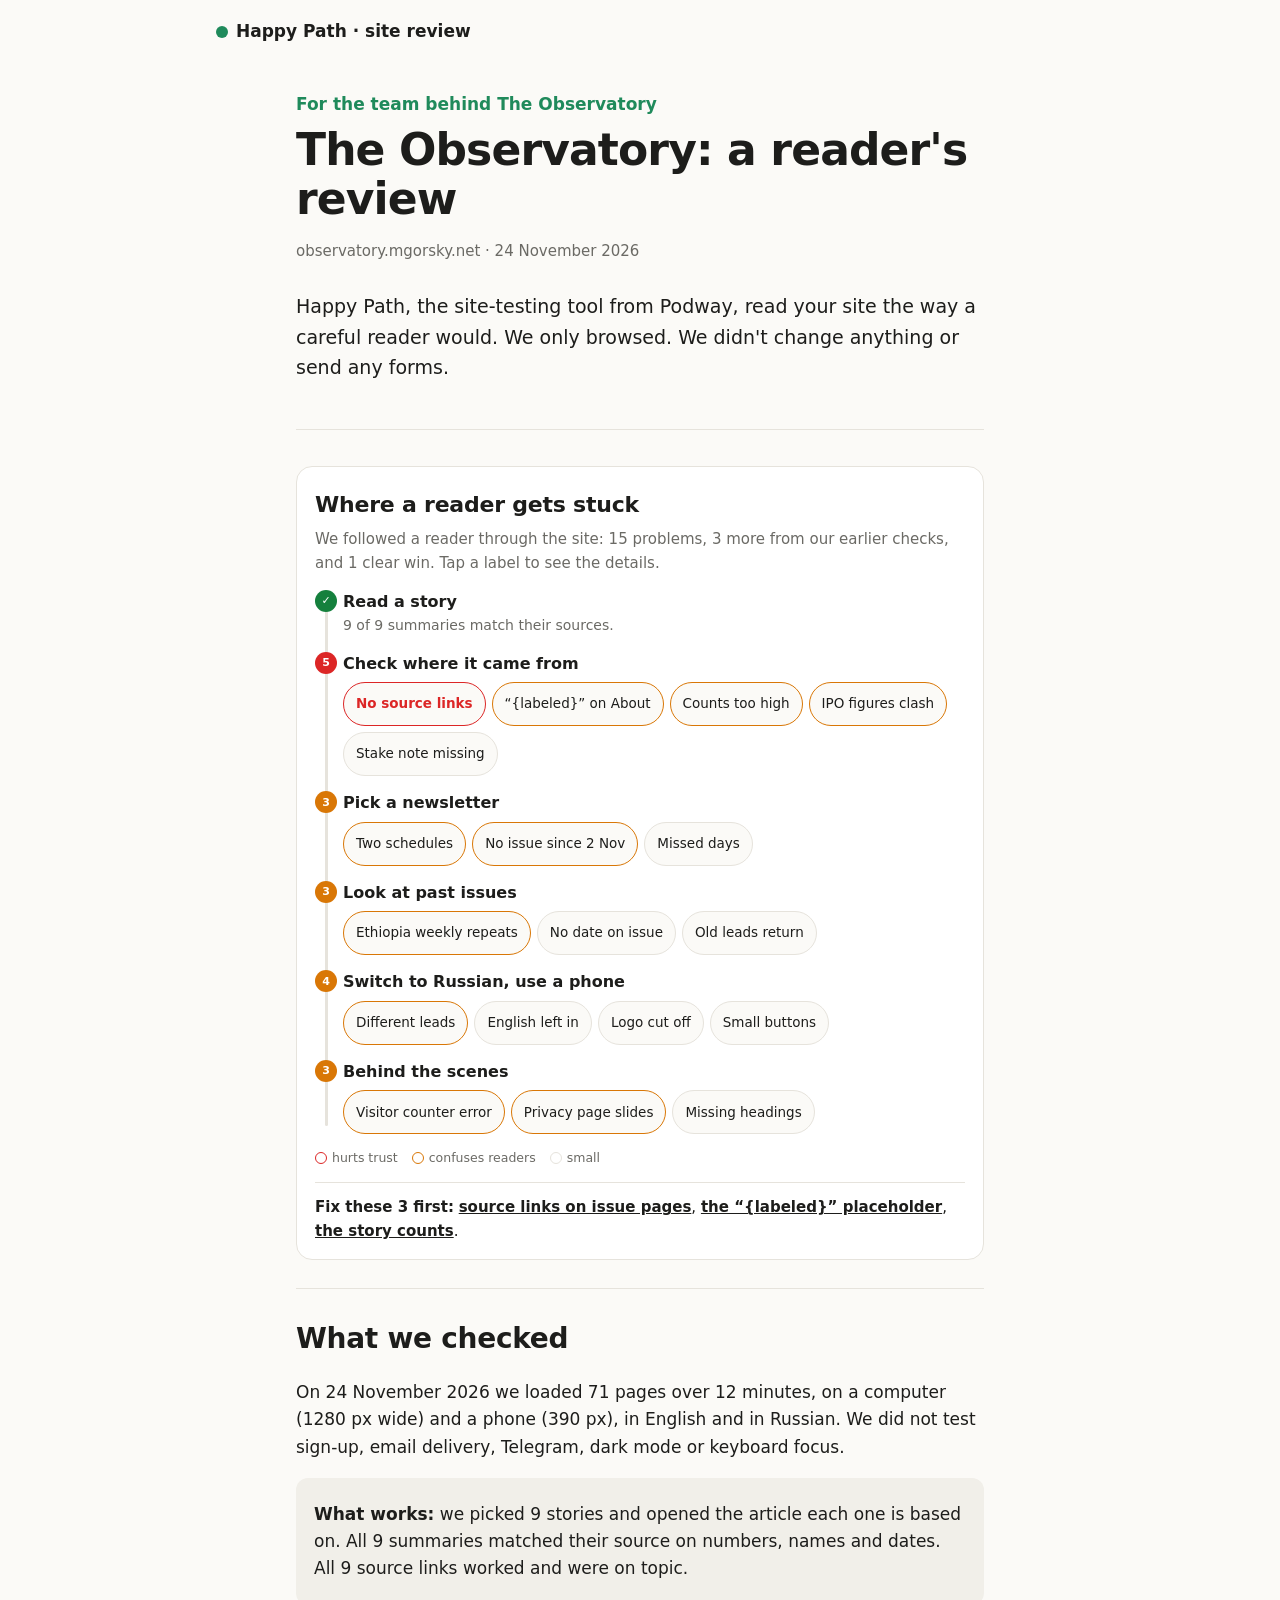
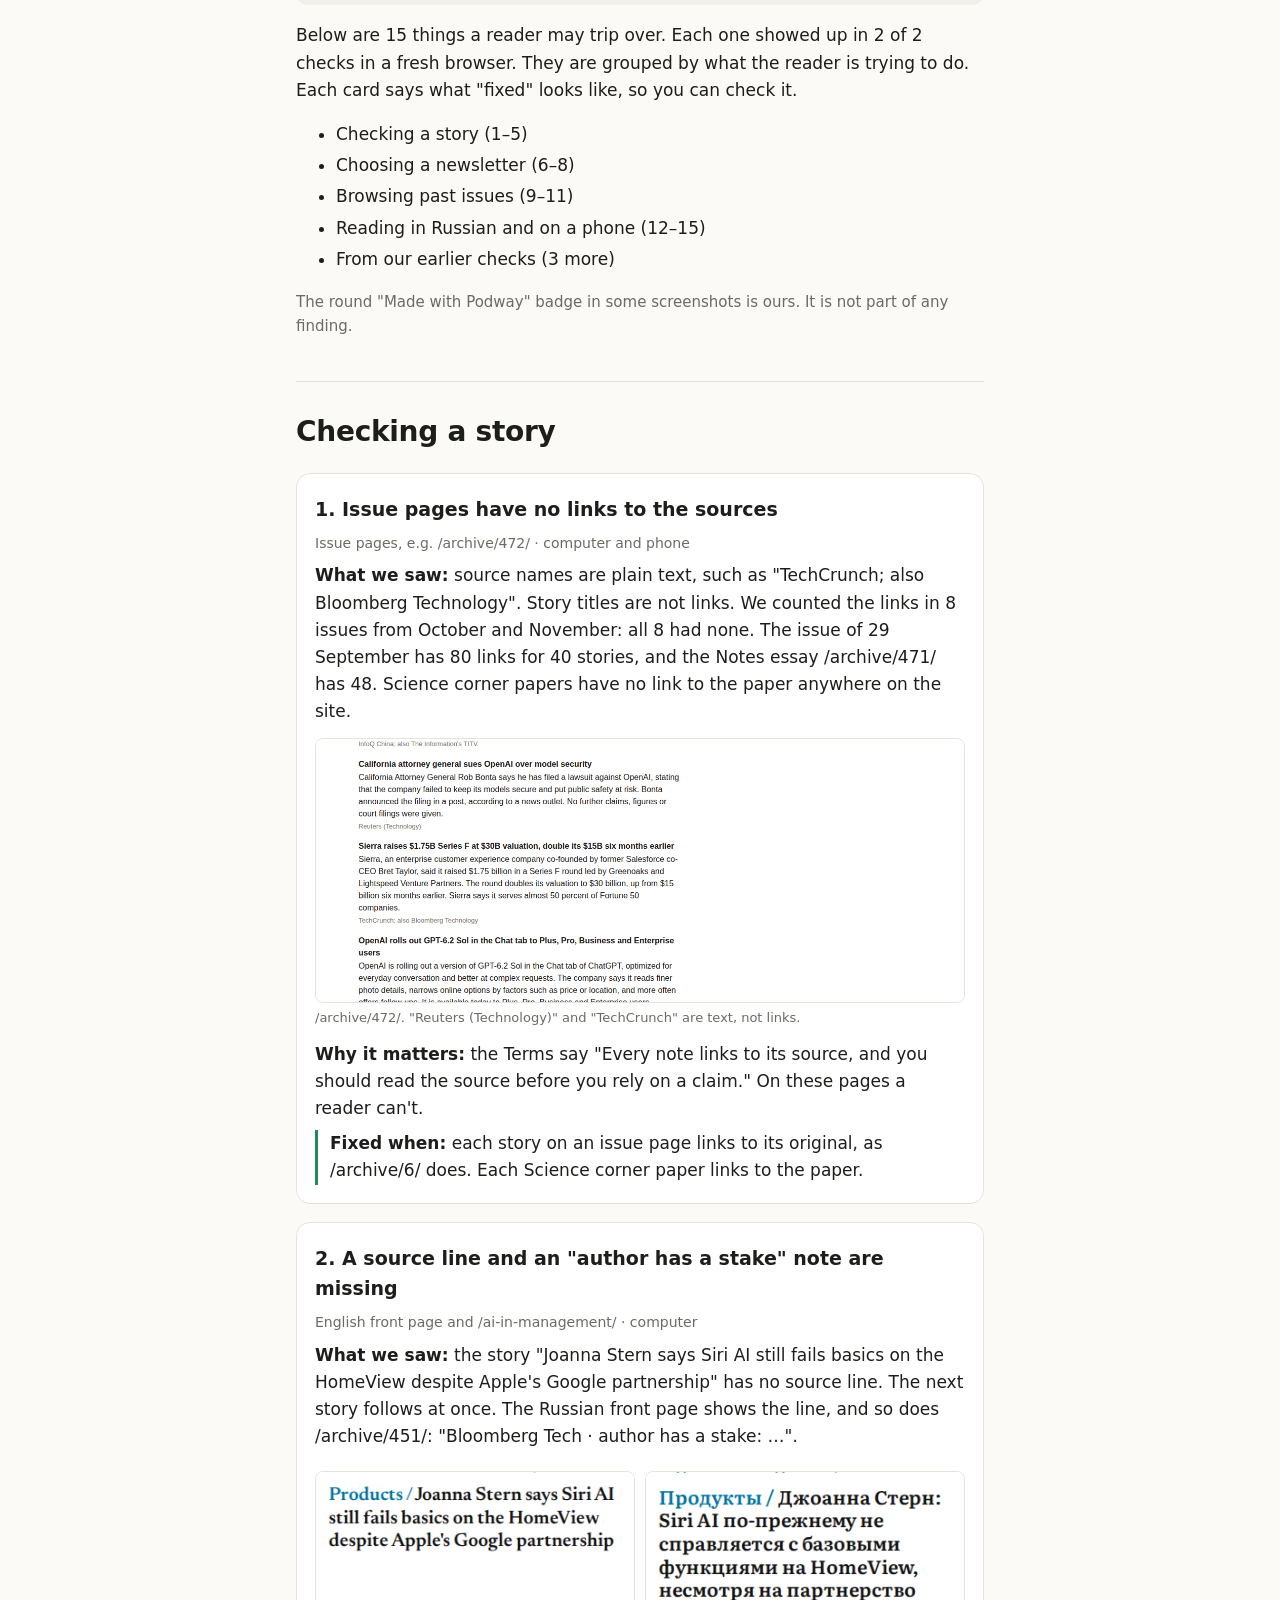
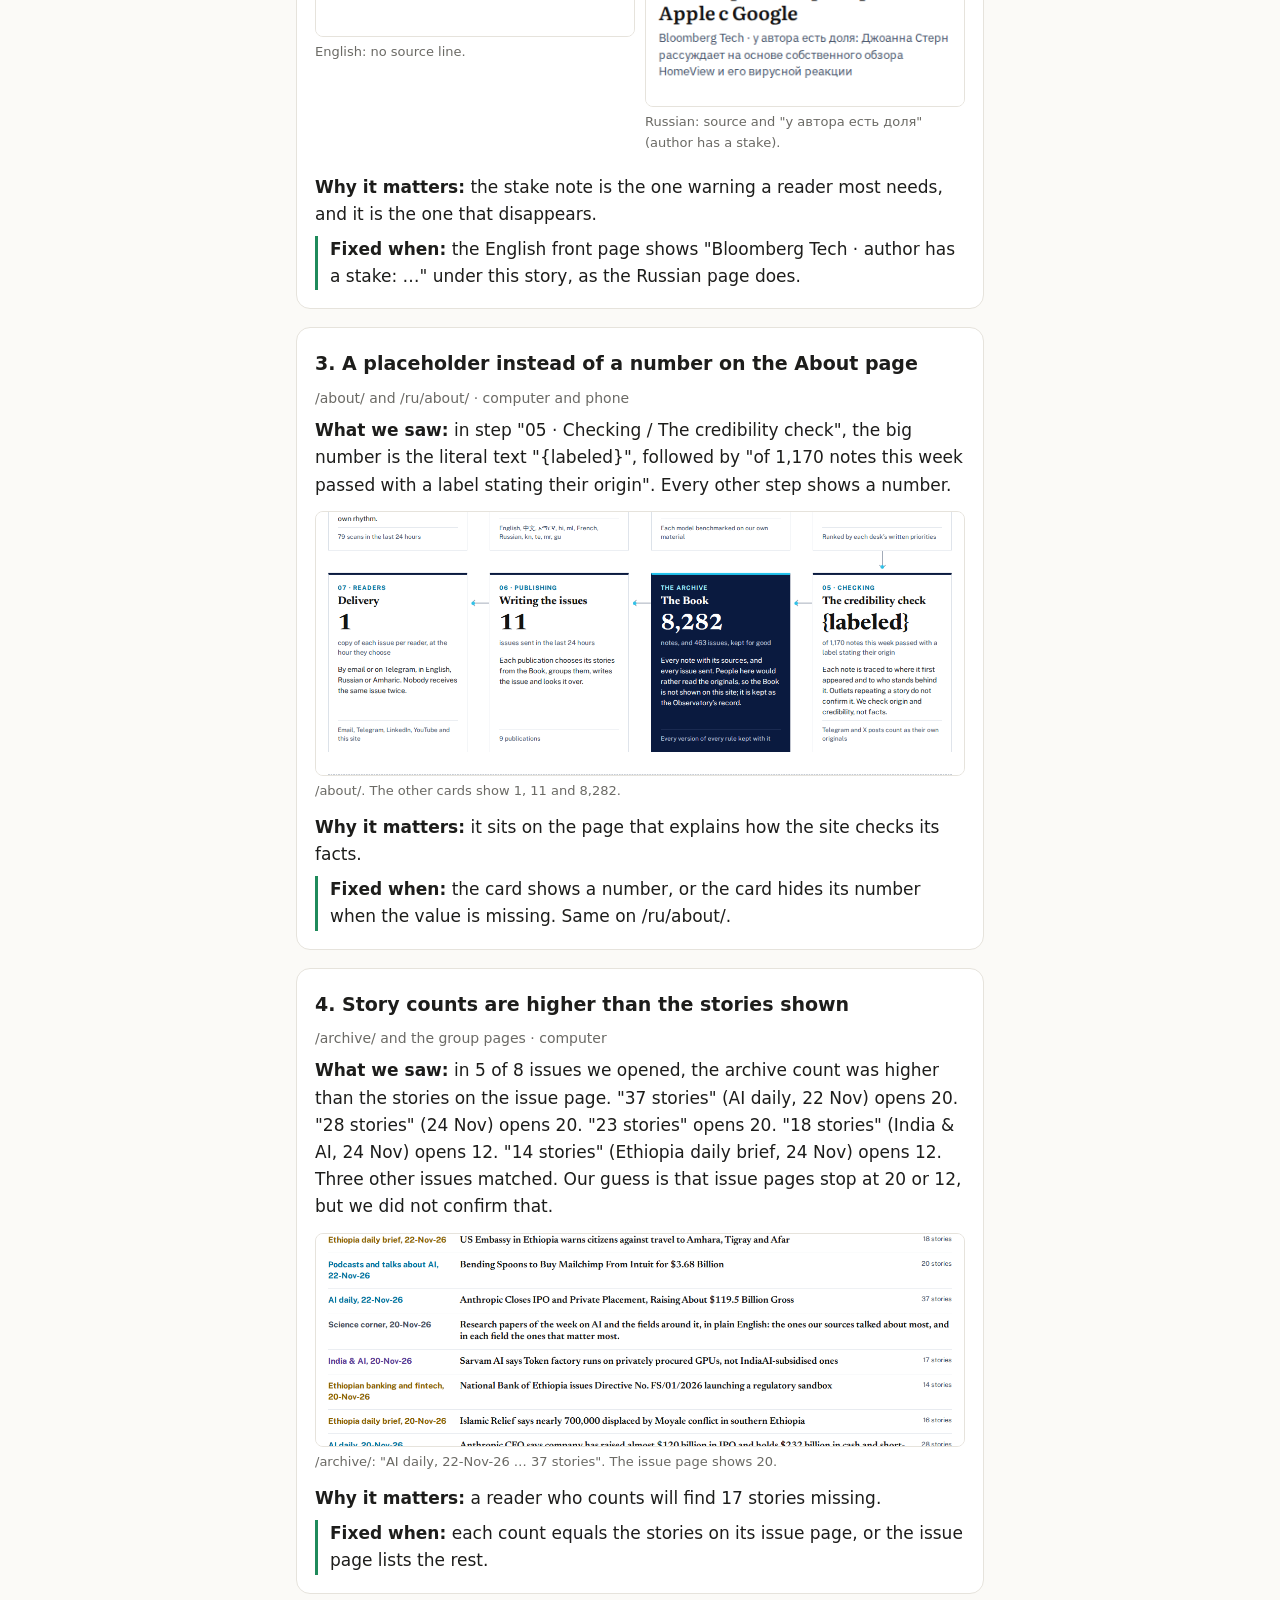
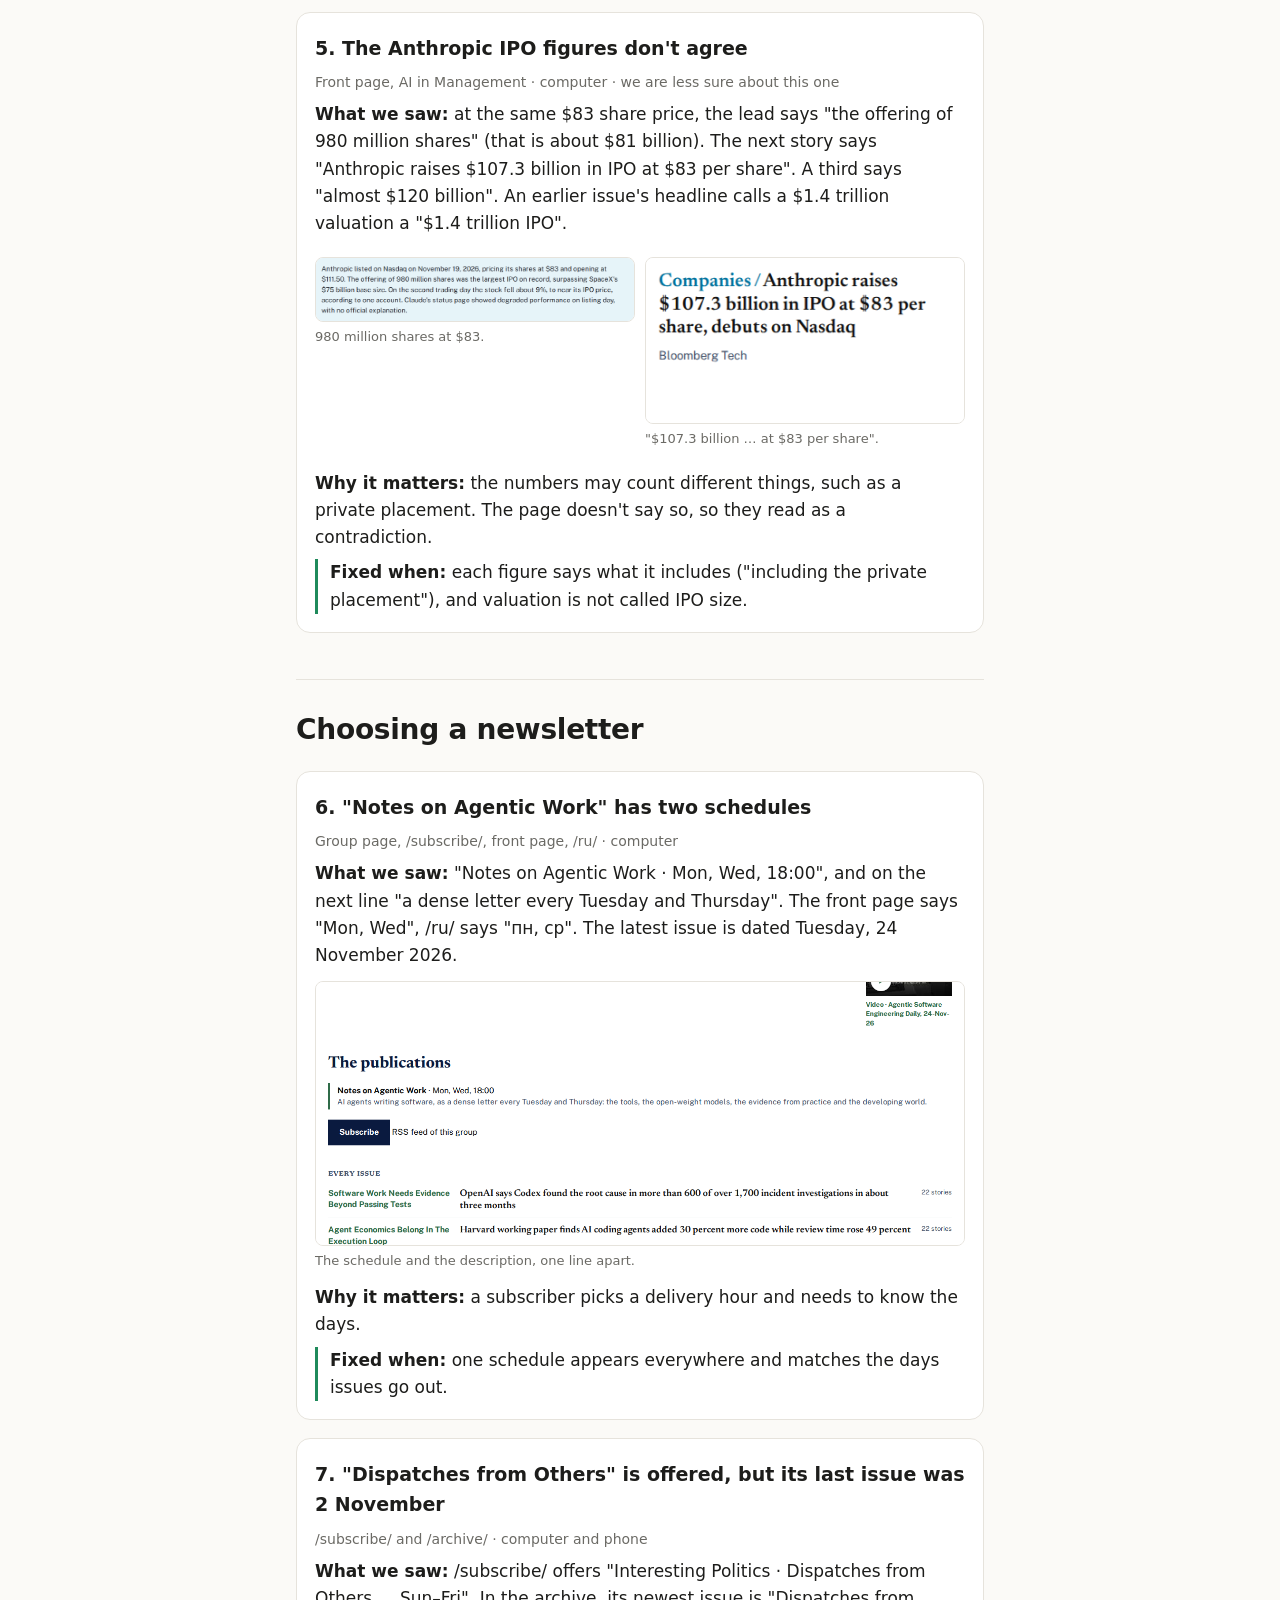
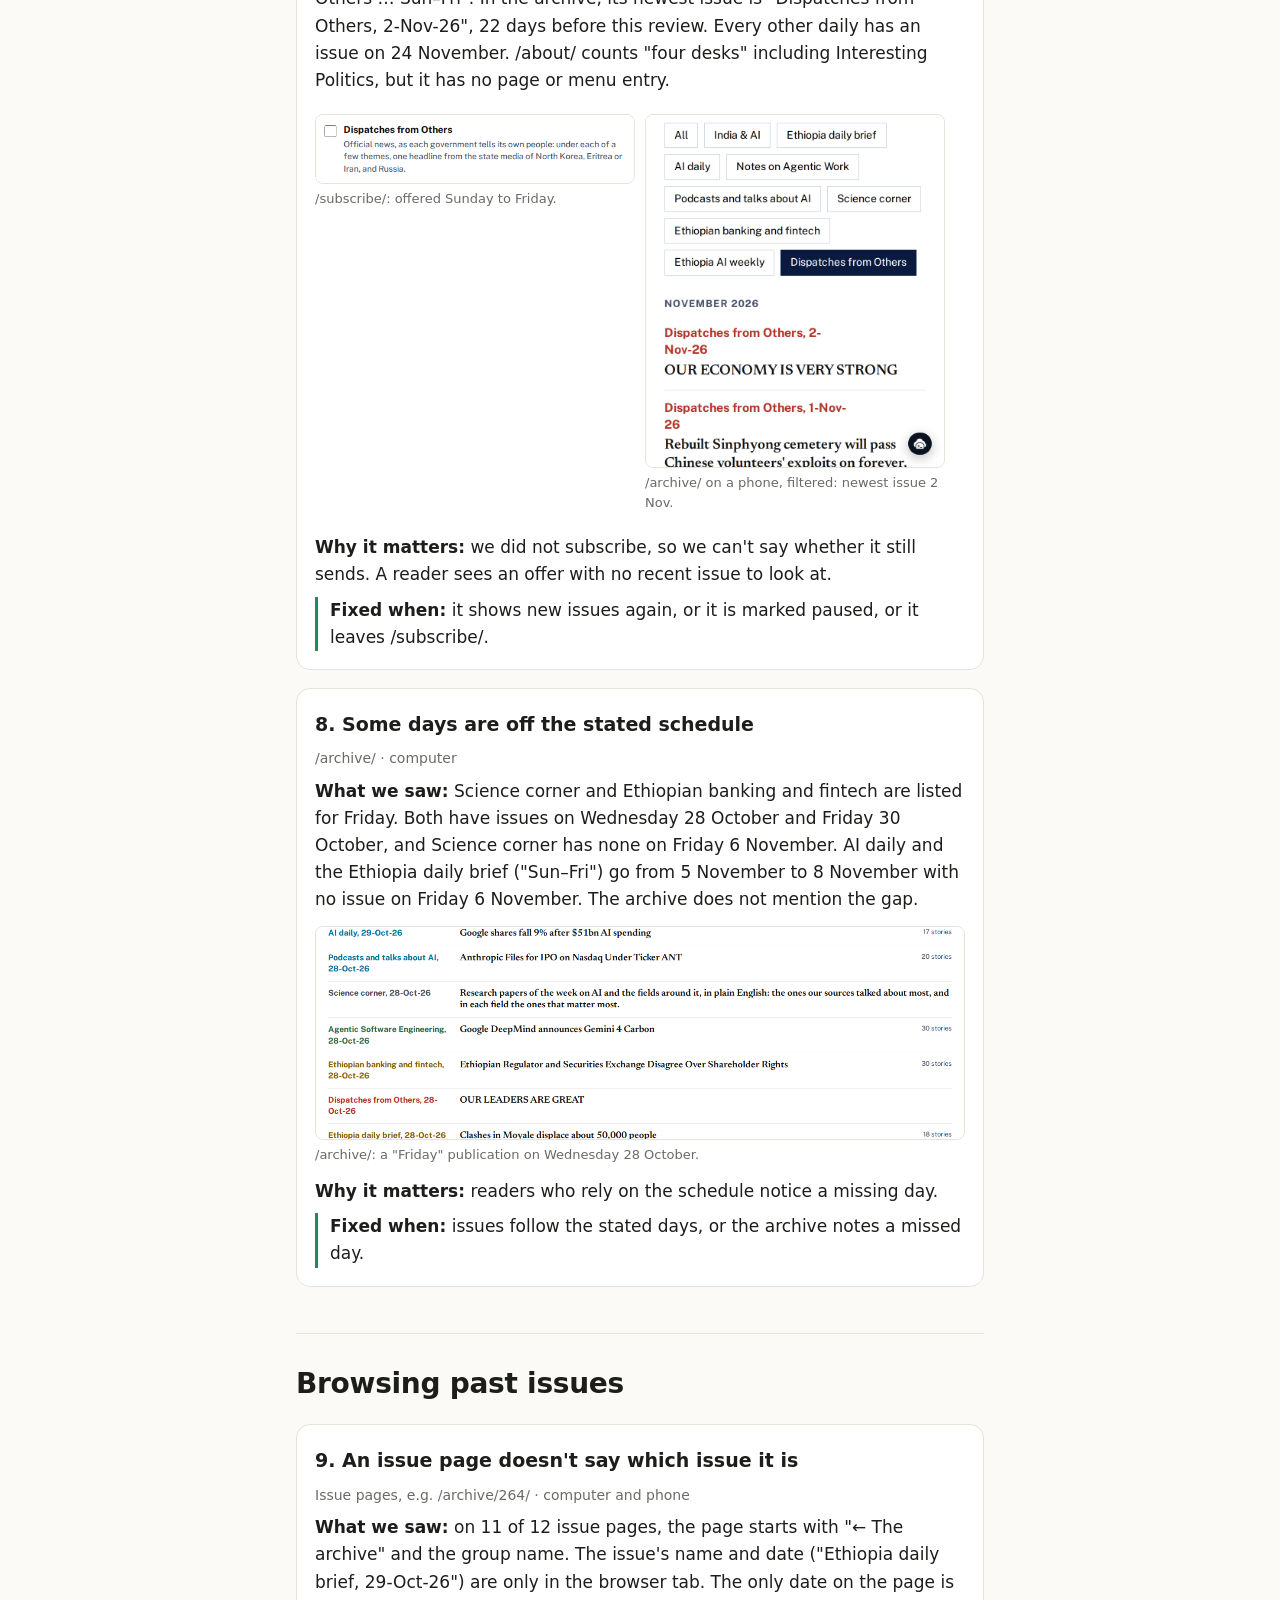
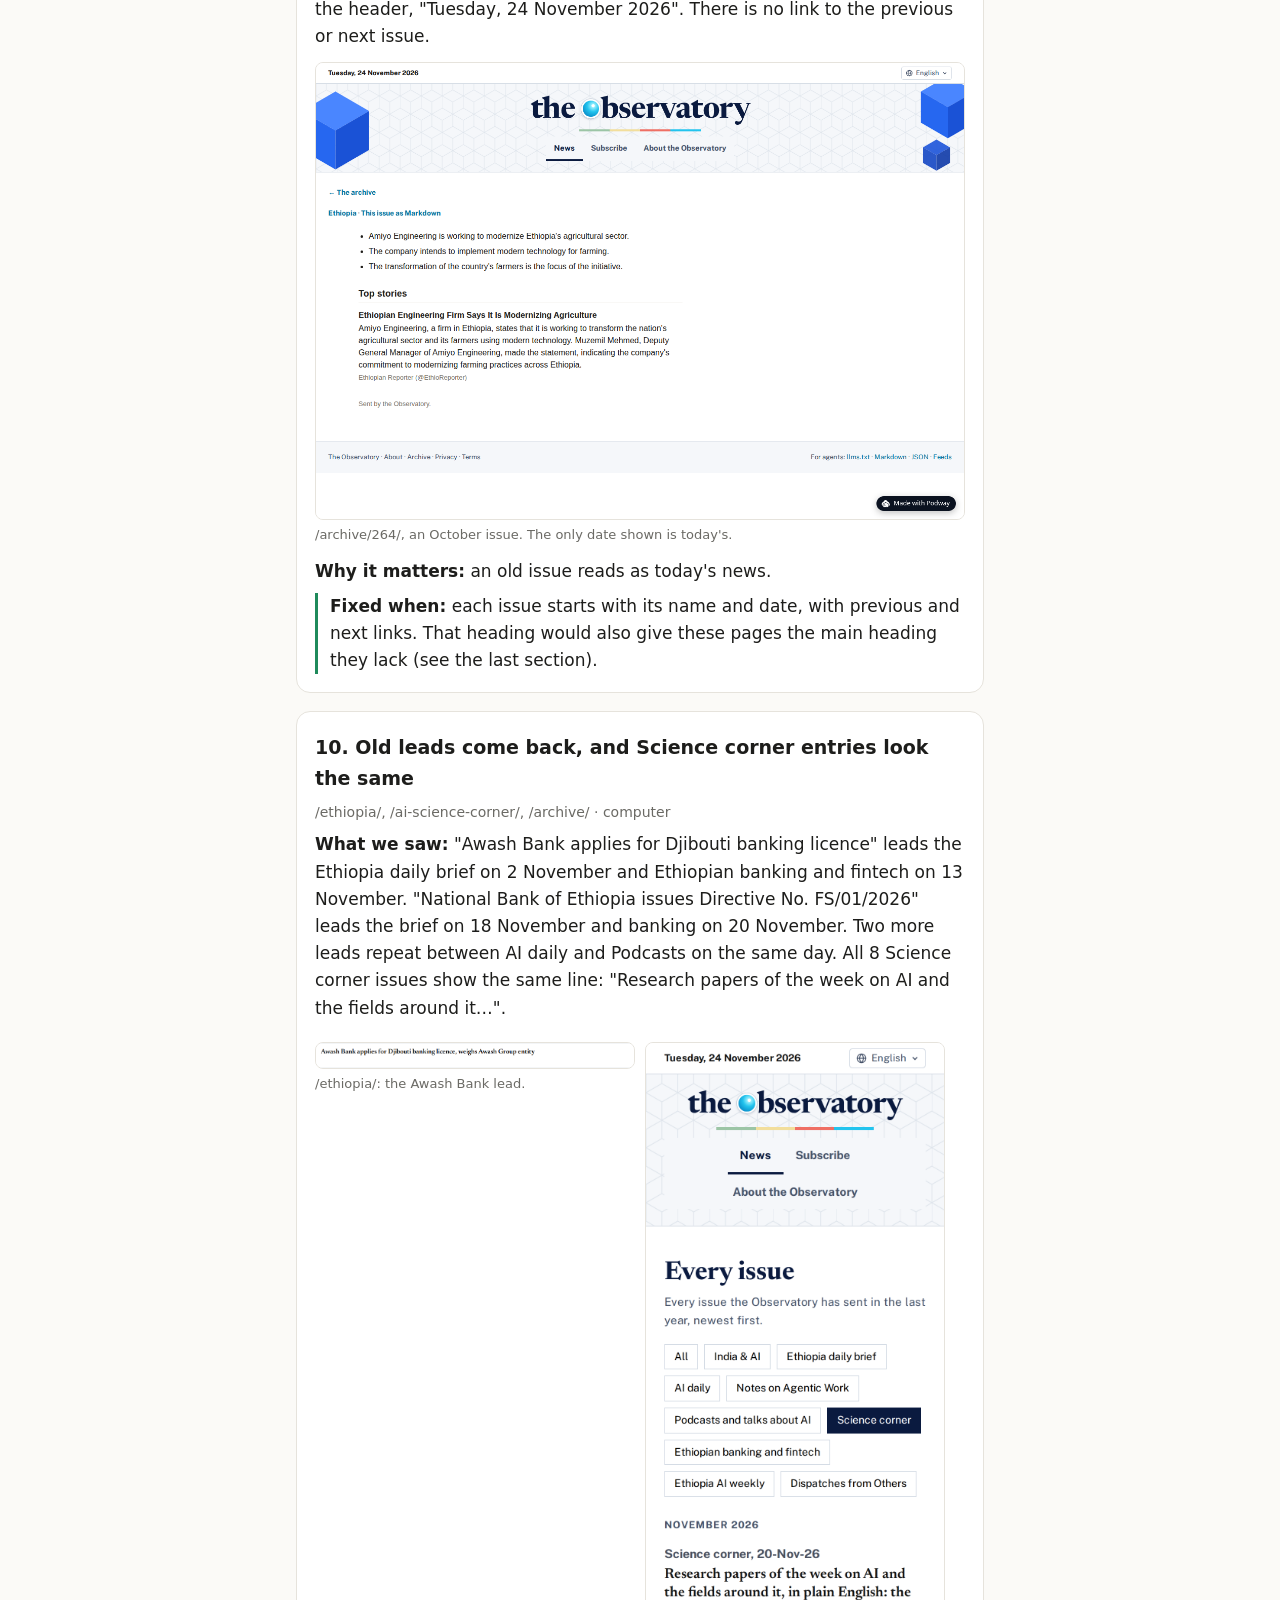
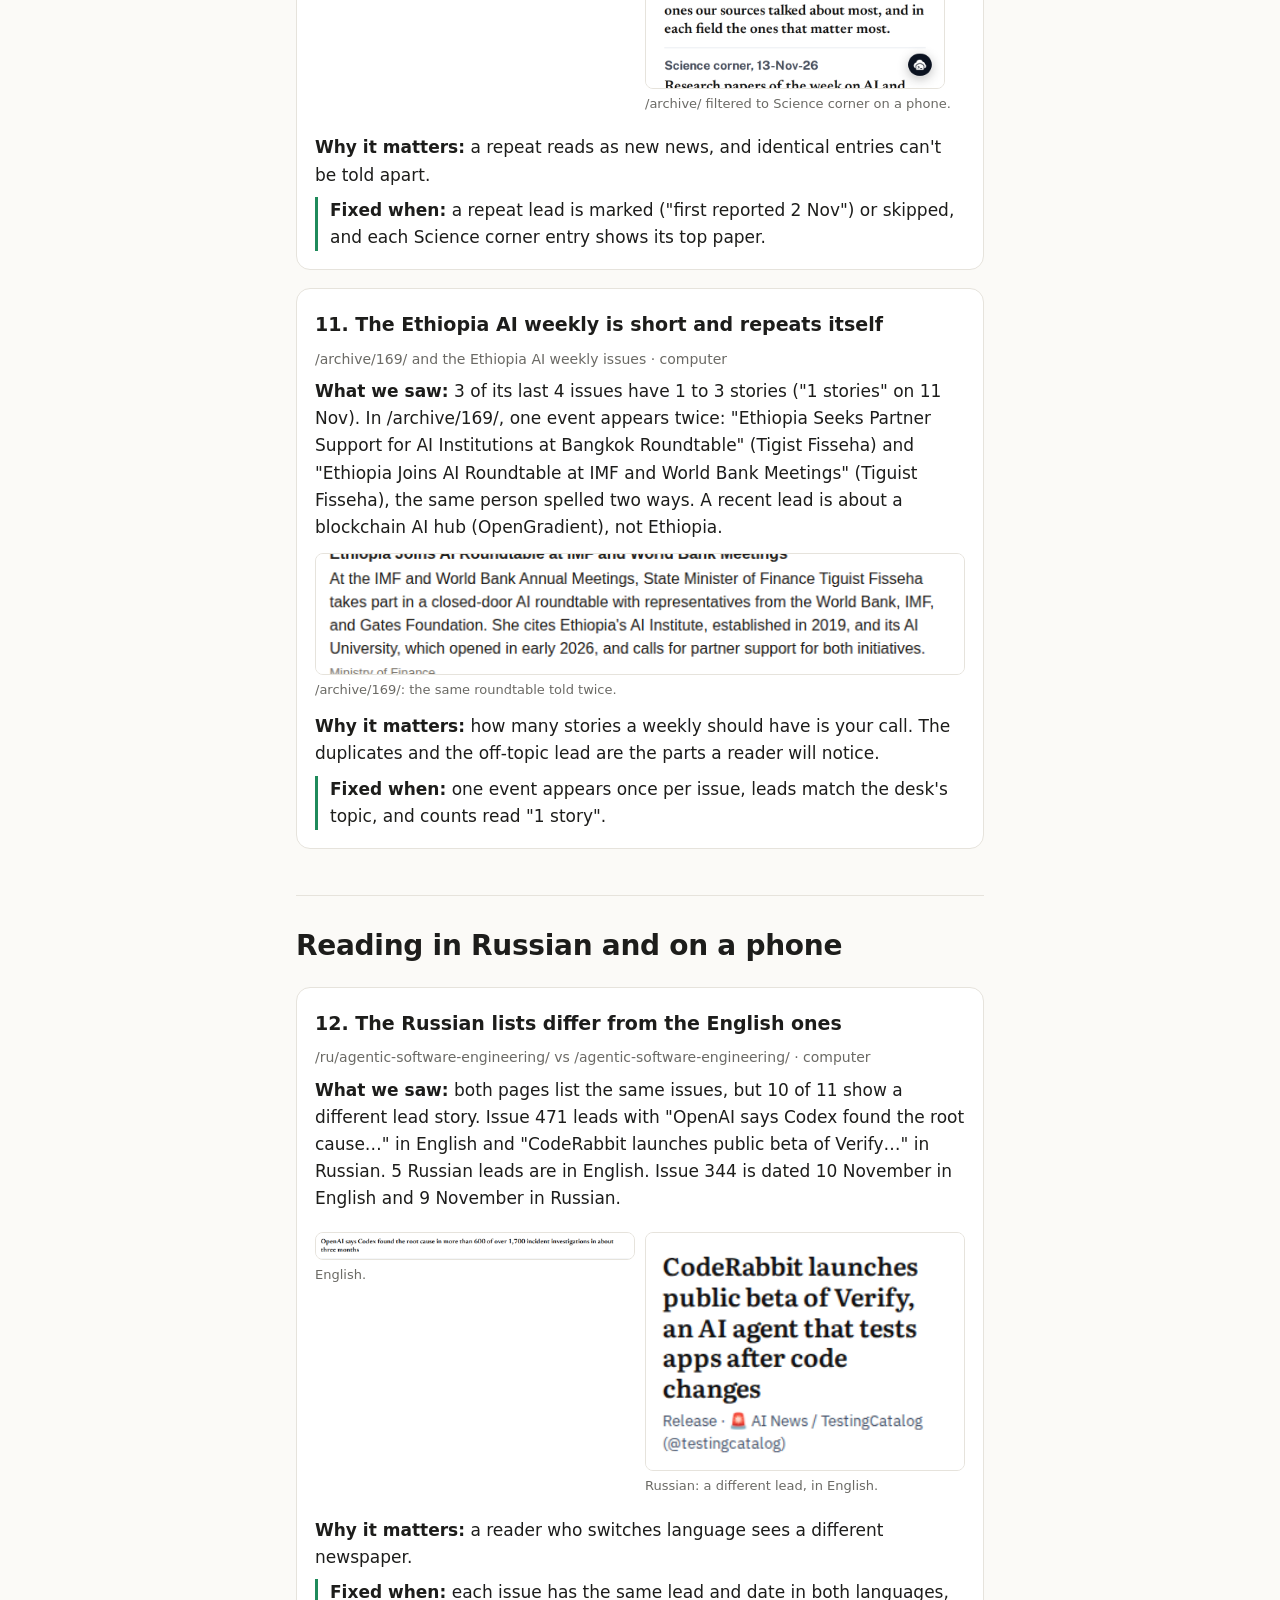
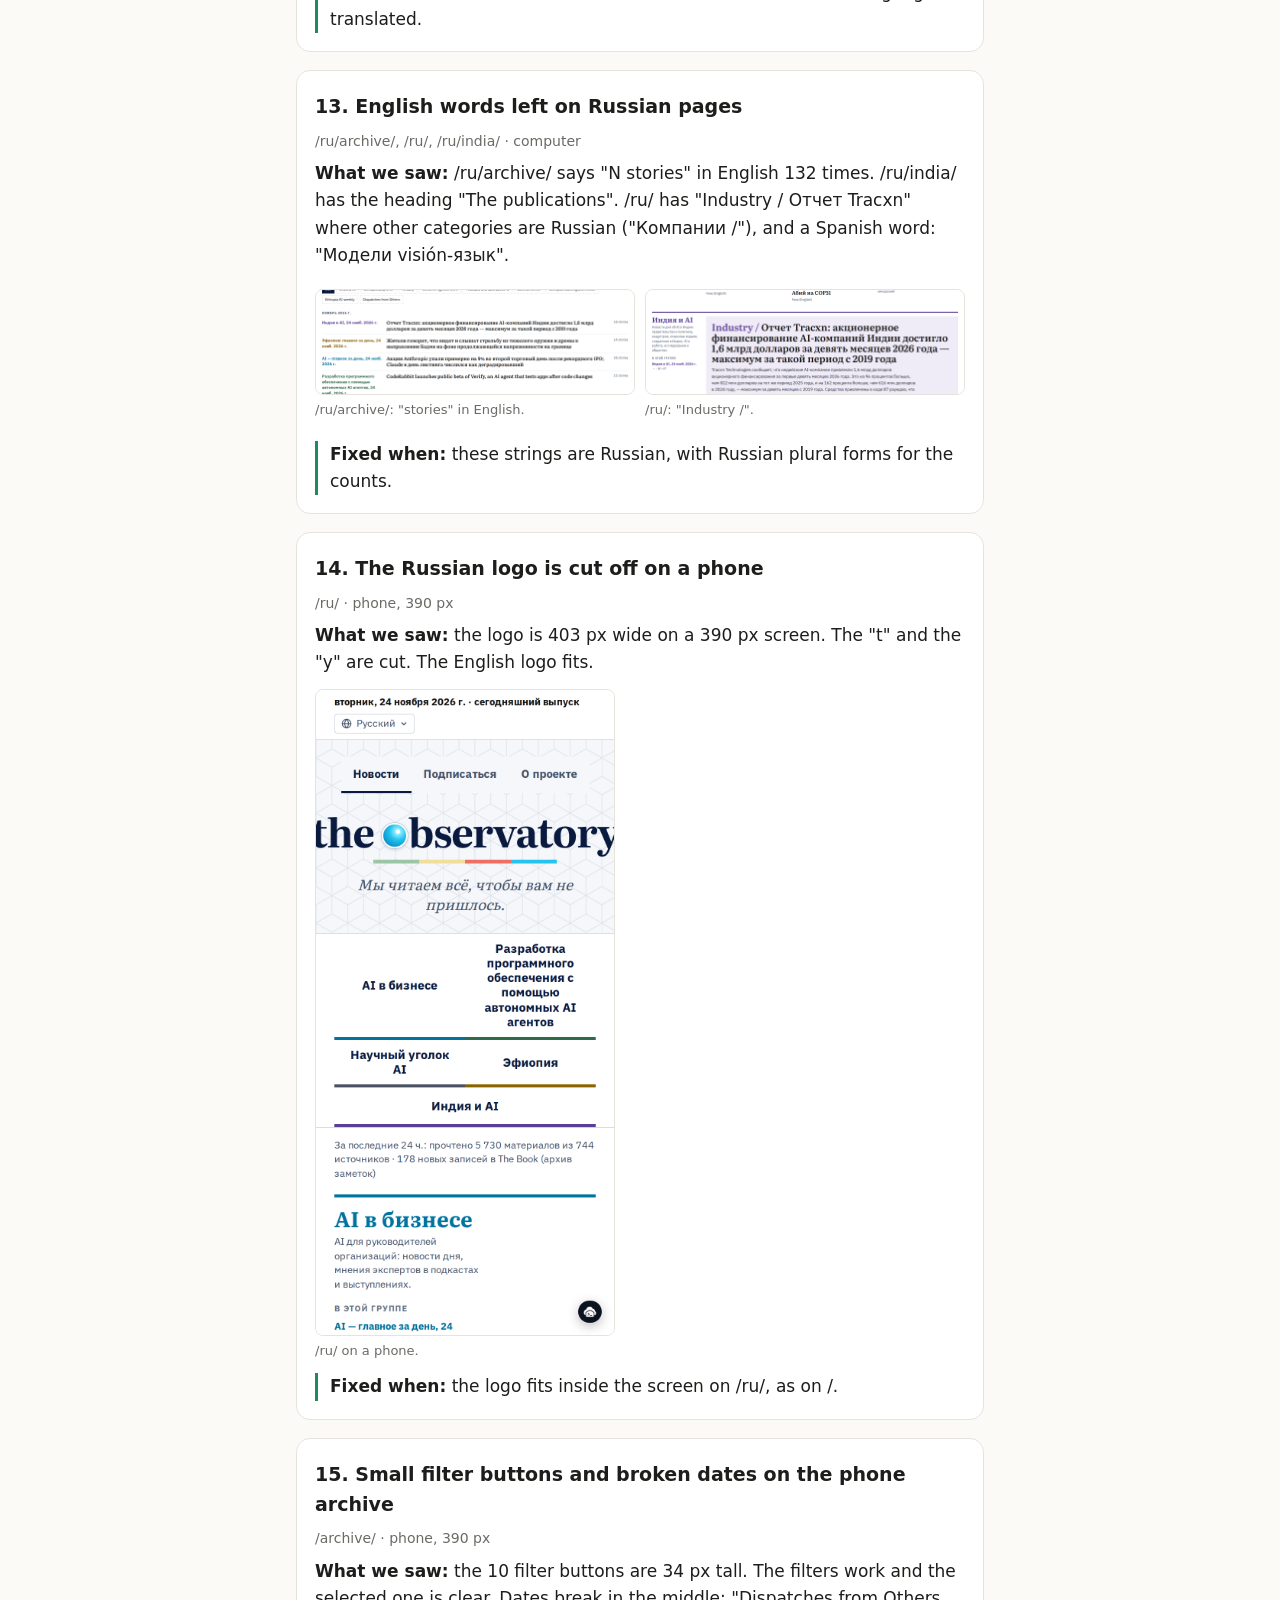
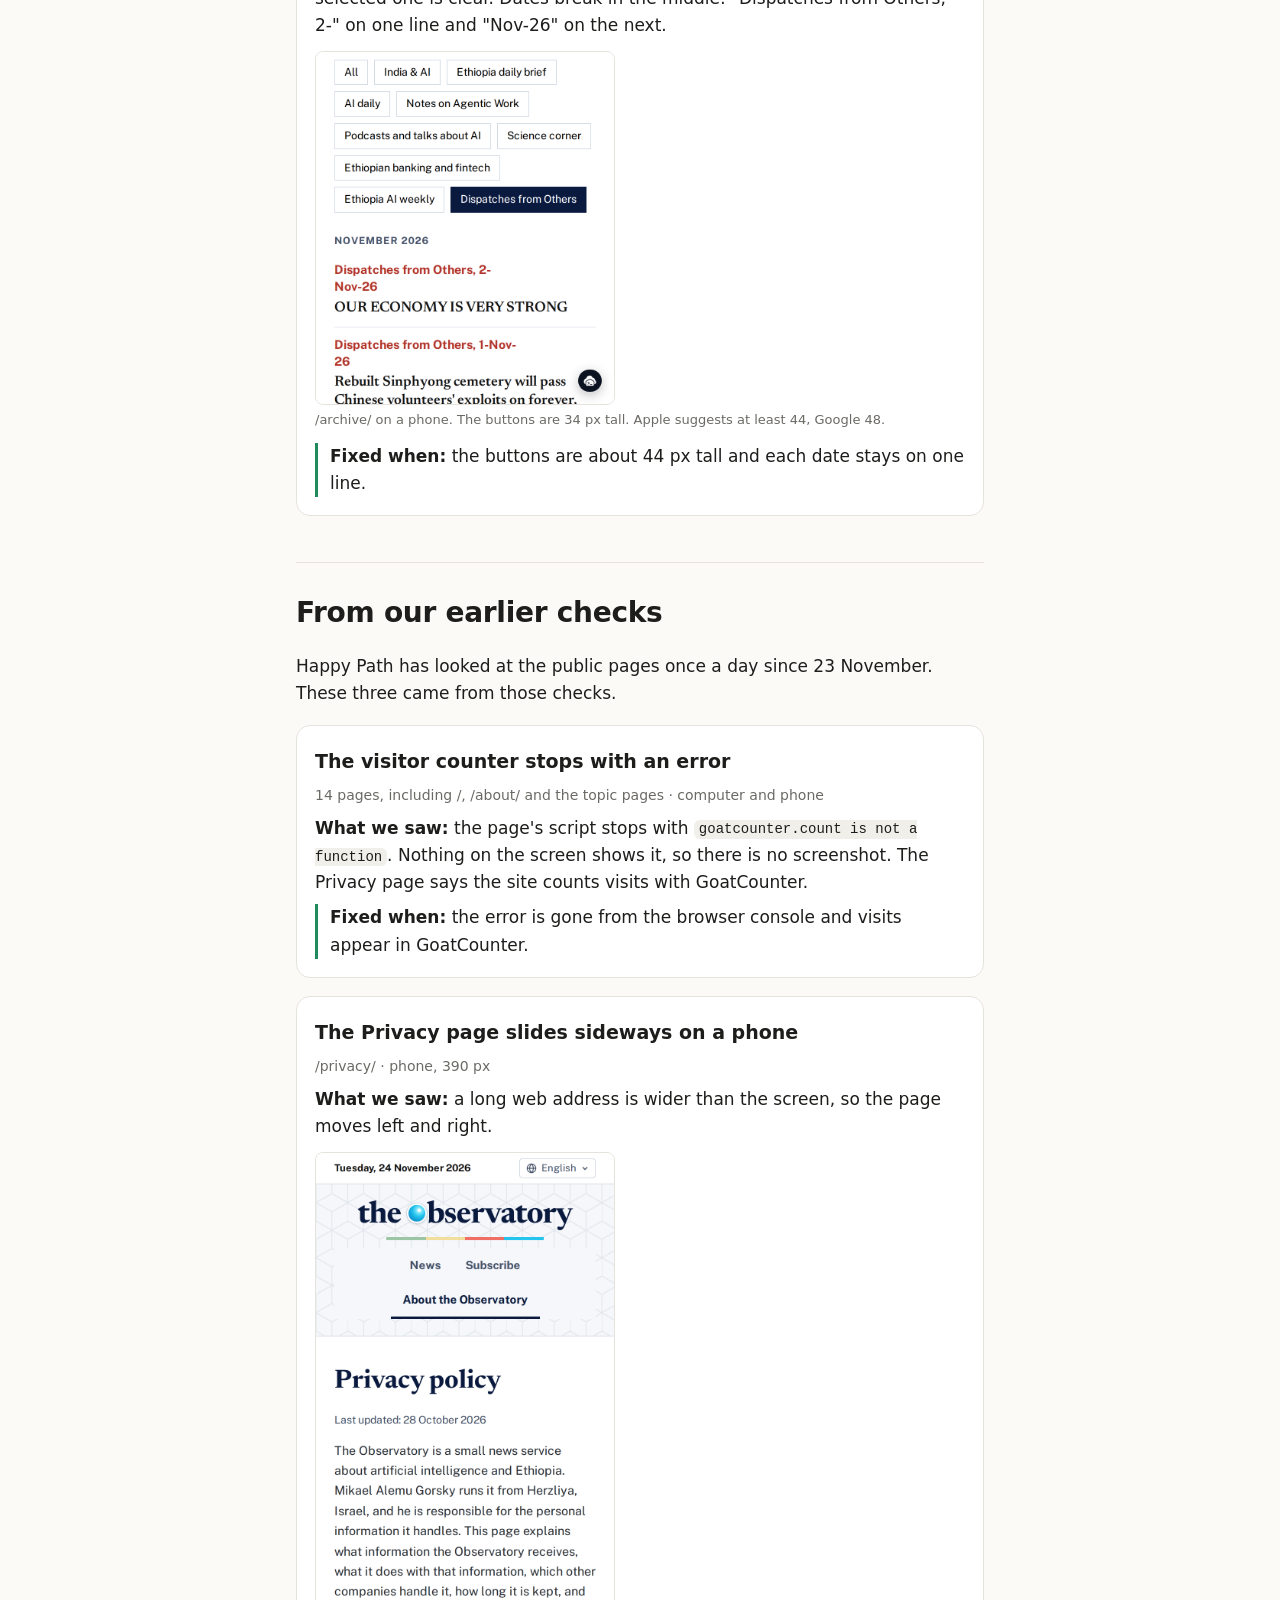
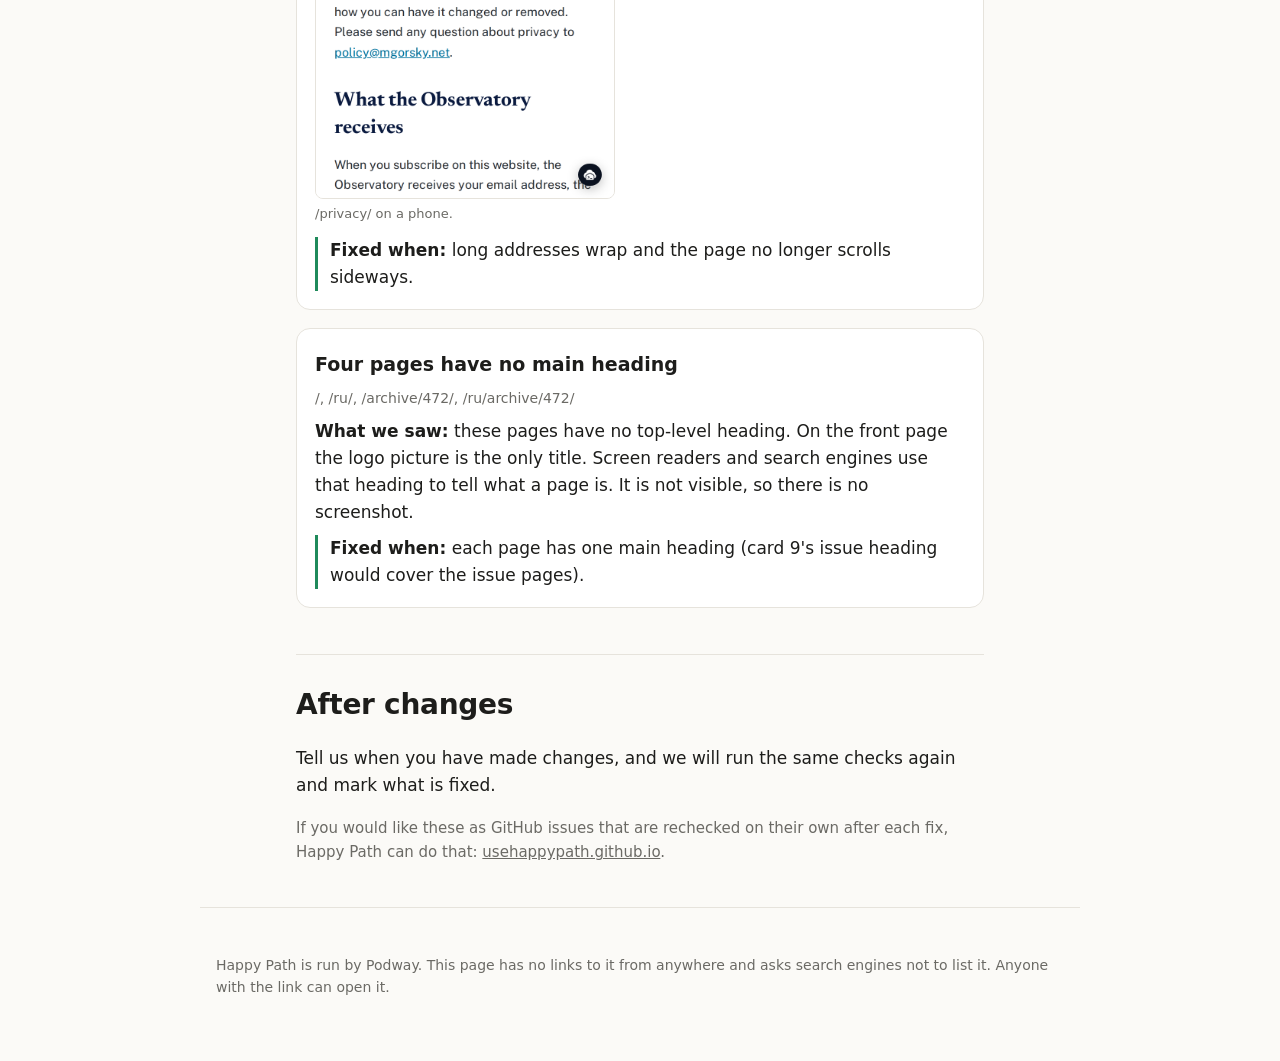
==== commit 0ac0bfb6: "Observatory review: reader-path summary at the top, fix-first line, card anchors Co-Authored-By: Cla" ====
--- a/r/observatory-b27ccb/index.html
+++ b/r/observatory-b27ccb/index.html
@@ -23,6 +23,26 @@
 .toc a{text-decoration:none}
 .toc li{margin:4px 0}
 .good{background:var(--code);border-radius:12px;padding:6px 18px}
+.sum{background:var(--card);border:1px solid var(--line);border-radius:16px;padding:6px 18px 16px;margin-top:8px}
+.sum h2{font-size:22px;margin:14px 0 4px}
+.sum .sub{color:var(--muted);font-size:15px;margin:0 0 14px}
+.journey{position:relative;padding-left:28px}
+.journey:before{content:"";position:absolute;left:10px;top:8px;bottom:8px;width:3px;background:var(--line);border-radius:2px}
+.step{position:relative;margin:0 0 14px}
+.pin{position:absolute;left:-28px;top:1px;width:22px;height:22px;border-radius:50%;display:grid;place-items:center;font:700 11px system-ui;color:#fff;background:var(--md)}
+.pin.ok{background:var(--ok)}.pin.hi{background:var(--hi)}
+.st{font-weight:700;font-size:16px}.sd{font-size:14px;color:var(--muted)}
+.chips{display:flex;flex-wrap:wrap;gap:6px;margin-top:6px}
+.chip{font-size:13.5px;border-radius:999px;padding:0 12px;min-height:44px;display:inline-flex;align-items:center;border:1.5px solid var(--line);background:var(--bg);text-decoration:none;color:inherit}
+.chip.hi{border-color:var(--hi);color:var(--hi);font-weight:600}.chip.md{border-color:var(--md)}
+.legend{display:flex;gap:14px;flex-wrap:wrap;font-size:12.5px;color:var(--muted);margin:6px 0 0}
+.legend i{display:inline-block;width:12px;height:12px;border-radius:999px;border:1.5px solid var(--line);vertical-align:-2px;margin-right:5px}
+.legend .lhi{border-color:var(--hi)}.legend .lmd{border-color:var(--md)}
+.first{margin:14px 0 0;padding-top:12px;border-top:1px solid var(--line);font-size:15px}
+.first a{font-weight:600}
+:root{--hi:#dc2626;--md:#d97706;--ok:#15803d}
+@media (prefers-color-scheme:dark){:root{--hi:#f87171;--md:#fbbf24;--ok:#4ade80}}
+
 </style>
 </head>
 <body>
@@ -35,10 +55,26 @@
   <p class="kicker">For the team behind The Observatory</p>
   <h1>The Observatory: a reader's review</h1>
   <p class="meta">observatory.mgorsky.net · 24 November 2026</p>
-  <p class="lead">This review was made by Happy Path, the site-testing tool from Podway. We read the site the way a careful reader would and wrote down where a reader gets stuck. We only browsed. We didn't change anything or send any forms.</p>
-  <p class="note">This page has no links to it from anywhere and asks search engines not to list it. Anyone with the link can open it.</p>
-</section>
-
+  <p class="lead">Happy Path, the site-testing tool from Podway, read your site the way a careful reader would. We only browsed. We didn't change anything or send any forms.</p>
+</section>
+
+
+<section>
+  <div class="sum">
+  <h2>Where a reader gets stuck</h2>
+  <p class="sub">We followed a reader through the site: 15 problems, 3 more from our earlier checks, and 1 clear win. Tap a label to see the details.</p>
+  <div class="journey">
+    <div class="step"><span class="pin ok">✓</span><div class="st">Read a story</div><div class="sd">9 of 9 summaries match their sources.</div></div>
+    <div class="step"><span class="pin hi">5</span><div class="st">Check where it came from</div><div class="chips"><a class="chip hi" href="#c1">No source links</a><a class="chip md" href="#c3">“{labeled}” on About</a><a class="chip md" href="#c4">Counts too high</a><a class="chip md" href="#c5">IPO figures clash</a><a class="chip " href="#c2">Stake note missing</a></div></div>
+    <div class="step"><span class="pin">3</span><div class="st">Pick a newsletter</div><div class="chips"><a class="chip md" href="#c6">Two schedules</a><a class="chip md" href="#c7">No issue since 2 Nov</a><a class="chip " href="#c8">Missed days</a></div></div>
+    <div class="step"><span class="pin">3</span><div class="st">Look at past issues</div><div class="chips"><a class="chip md" href="#c11">Ethiopia weekly repeats</a><a class="chip " href="#c9">No date on issue</a><a class="chip " href="#c10">Old leads return</a></div></div>
+    <div class="step"><span class="pin">4</span><div class="st">Switch to Russian, use a phone</div><div class="chips"><a class="chip md" href="#c12">Different leads</a><a class="chip " href="#c13">English left in</a><a class="chip " href="#c14">Logo cut off</a><a class="chip " href="#c15">Small buttons</a></div></div>
+    <div class="step"><span class="pin">3</span><div class="st">Behind the scenes</div><div class="chips"><a class="chip md" href="#d1">Visitor counter error</a><a class="chip md" href="#d2">Privacy page slides</a><a class="chip " href="#d3">Missing headings</a></div></div>
+  </div>
+  <div class="legend"><span><i class="lhi"></i>hurts trust</span><span><i class="lmd"></i>confuses readers</span><span><i></i>small</span></div>
+  <p class="first"><b>Fix these 3 first:</b> <a href="#c1">source links on issue pages</a>, <a href="#c3">the “{labeled}” placeholder</a>, <a href="#c4">the story counts</a>.</p>
+  </div>
+</section>
 <section>
   <h2>What we checked</h2>
   <p>On 24 November 2026 we loaded 71 pages over 12 minutes, on a computer (1280 px wide) and a phone (390 px), in English and in Russian. We did not test sign-up, email delivery, Telegram, dark mode or keyboard focus.</p>
@@ -59,7 +95,7 @@
 <section id="story">
   <h2>Checking a story</h2>
 
-  <div class="card">
+  <div class="card" id="c1">
     <h3>1. Issue pages have no links to the sources</h3>
     <p class="where">Issue pages, e.g. /archive/472/ · computer and phone</p>
     <p><span class="lbl">What we saw:</span> source names are plain text, such as "TechCrunch; also Bloomberg Technology". Story titles are not links. We counted the links in 8 issues from October and November: all 8 had none. The issue of 29 September has 80 links for 40 stories, and the Notes essay /archive/471/ has 48. Science corner papers have no link to the paper anywhere on the site.</p>
@@ -68,7 +104,7 @@
     <p class="fixed"><span class="lbl">Fixed when:</span> each story on an issue page links to its original, as /archive/6/ does. Each Science corner paper links to the paper.</p>
   </div>
 
-  <div class="card">
+  <div class="card" id="c2">
     <h3>2. A source line and an "author has a stake" note are missing</h3>
     <p class="where">English front page and /ai-in-management/ · computer</p>
     <p><span class="lbl">What we saw:</span> the story "Joanna Stern says Siri AI still fails basics on the HomeView despite Apple's Google partnership" has no source line. The next story follows at once. The Russian front page shows the line, and so does /archive/451/: "Bloomberg Tech · author has a stake: …".</p>
@@ -80,7 +116,7 @@
     <p class="fixed"><span class="lbl">Fixed when:</span> the English front page shows "Bloomberg Tech · author has a stake: …" under this story, as the Russian page does.</p>
   </div>
 
-  <div class="card">
+  <div class="card" id="c3">
     <h3>3. A placeholder instead of a number on the About page</h3>
     <p class="where">/about/ and /ru/about/ · computer and phone</p>
     <p><span class="lbl">What we saw:</span> in step "05 · Checking / The credibility check", the big number is the literal text "{labeled}", followed by "of 1,170 notes this week passed with a label stating their origin". Every other step shows a number.</p>
@@ -89,7 +125,7 @@
     <p class="fixed"><span class="lbl">Fixed when:</span> the card shows a number, or the card hides its number when the value is missing. Same on /ru/about/.</p>
   </div>
 
-  <div class="card">
+  <div class="card" id="c4">
     <h3>4. Story counts are higher than the stories shown</h3>
     <p class="where">/archive/ and the group pages · computer</p>
     <p><span class="lbl">What we saw:</span> in 5 of 8 issues we opened, the archive count was higher than the stories on the issue page. "37 stories" (AI daily, 22 Nov) opens 20. "28 stories" (24 Nov) opens 20. "23 stories" opens 20. "18 stories" (India &amp; AI, 24 Nov) opens 12. "14 stories" (Ethiopia daily brief, 24 Nov) opens 12. Three other issues matched. Our guess is that issue pages stop at 20 or 12, but we did not confirm that.</p>
@@ -98,7 +134,7 @@
     <p class="fixed"><span class="lbl">Fixed when:</span> each count equals the stories on its issue page, or the issue page lists the rest.</p>
   </div>
 
-  <div class="card">
+  <div class="card" id="c5">
     <h3>5. The Anthropic IPO figures don't agree</h3>
     <p class="where">Front page, AI in Management · computer · we are less sure about this one</p>
     <p><span class="lbl">What we saw:</span> at the same $83 share price, the lead says "the offering of 980 million shares" (that is about $81 billion). The next story says "Anthropic raises $107.3 billion in IPO at $83 per share". A third says "almost $120 billion". An earlier issue's headline calls a $1.4 trillion valuation a "$1.4 trillion IPO".</p>
@@ -114,7 +150,7 @@
 <section id="choose">
   <h2>Choosing a newsletter</h2>
 
-  <div class="card">
+  <div class="card" id="c6">
     <h3>6. "Notes on Agentic Work" has two schedules</h3>
     <p class="where">Group page, /subscribe/, front page, /ru/ · computer</p>
     <p><span class="lbl">What we saw:</span> "Notes on Agentic Work · Mon, Wed, 18:00", and on the next line "a dense letter every Tuesday and Thursday". The front page says "Mon, Wed", /ru/ says "пн, ср". The latest issue is dated Tuesday, 24 November 2026.</p>
@@ -123,7 +159,7 @@
     <p class="fixed"><span class="lbl">Fixed when:</span> one schedule appears everywhere and matches the days issues go out.</p>
   </div>
 
-  <div class="card">
+  <div class="card" id="c7">
     <h3>7. "Dispatches from Others" is offered, but its last issue was 2 November</h3>
     <p class="where">/subscribe/ and /archive/ · computer and phone</p>
     <p><span class="lbl">What we saw:</span> /subscribe/ offers "Interesting Politics · Dispatches from Others … Sun–Fri". In the archive, its newest issue is "Dispatches from Others, 2-Nov-26", 22 days before this review. Every other daily has an issue on 24 November. /about/ counts "four desks" including Interesting Politics, but it has no page or menu entry.</p>
@@ -135,7 +171,7 @@
     <p class="fixed"><span class="lbl">Fixed when:</span> it shows new issues again, or it is marked paused, or it leaves /subscribe/.</p>
   </div>
 
-  <div class="card">
+  <div class="card" id="c8">
     <h3>8. Some days are off the stated schedule</h3>
     <p class="where">/archive/ · computer</p>
     <p><span class="lbl">What we saw:</span> Science corner and Ethiopian banking and fintech are listed for Friday. Both have issues on Wednesday 28 October and Friday 30 October, and Science corner has none on Friday 6 November. AI daily and the Ethiopia daily brief ("Sun–Fri") go from 5 November to 8 November with no issue on Friday 6 November. The archive does not mention the gap.</p>
@@ -148,7 +184,7 @@
 <section id="past">
   <h2>Browsing past issues</h2>
 
-  <div class="card">
+  <div class="card" id="c9">
     <h3>9. An issue page doesn't say which issue it is</h3>
     <p class="where">Issue pages, e.g. /archive/264/ · computer and phone</p>
     <p><span class="lbl">What we saw:</span> on 11 of 12 issue pages, the page starts with "← The archive" and the group name. The issue's name and date ("Ethiopia daily brief, 29-Oct-26") are only in the browser tab. The only date on the page is the header, "Tuesday, 24 November 2026". There is no link to the previous or next issue.</p>
@@ -157,7 +193,7 @@
     <p class="fixed"><span class="lbl">Fixed when:</span> each issue starts with its name and date, with previous and next links. That heading would also give these pages the main heading they lack (see the last section).</p>
   </div>
 
-  <div class="card">
+  <div class="card" id="c10">
     <h3>10. Old leads come back, and Science corner entries look the same</h3>
     <p class="where">/ethiopia/, /ai-science-corner/, /archive/ · computer</p>
     <p><span class="lbl">What we saw:</span> "Awash Bank applies for Djibouti banking licence" leads the Ethiopia daily brief on 2 November and Ethiopian banking and fintech on 13 November. "National Bank of Ethiopia issues Directive No. FS/01/2026" leads the brief on 18 November and banking on 20 November. Two more leads repeat between AI daily and Podcasts on the same day. All 8 Science corner issues show the same line: "Research papers of the week on AI and the fields around it…".</p>
@@ -169,7 +205,7 @@
     <p class="fixed"><span class="lbl">Fixed when:</span> a repeat lead is marked ("first reported 2 Nov") or skipped, and each Science corner entry shows its top paper.</p>
   </div>
 
-  <div class="card">
+  <div class="card" id="c11">
     <h3>11. The Ethiopia AI weekly is short and repeats itself</h3>
     <p class="where">/archive/169/ and the Ethiopia AI weekly issues · computer</p>
     <p><span class="lbl">What we saw:</span> 3 of its last 4 issues have 1 to 3 stories ("1 stories" on 11 Nov). In /archive/169/, one event appears twice: "Ethiopia Seeks Partner Support for AI Institutions at Bangkok Roundtable" (Tigist Fisseha) and "Ethiopia Joins AI Roundtable at IMF and World Bank Meetings" (Tiguist Fisseha), the same person spelled two ways. A recent lead is about a blockchain AI hub (OpenGradient), not Ethiopia.</p>
@@ -182,7 +218,7 @@
 <section id="ru">
   <h2>Reading in Russian and on a phone</h2>
 
-  <div class="card">
+  <div class="card" id="c12">
     <h3>12. The Russian lists differ from the English ones</h3>
     <p class="where">/ru/agentic-software-engineering/ vs /agentic-software-engineering/ · computer</p>
     <p><span class="lbl">What we saw:</span> both pages list the same issues, but 10 of 11 show a different lead story. Issue 471 leads with "OpenAI says Codex found the root cause…" in English and "CodeRabbit launches public beta of Verify…" in Russian. 5 Russian leads are in English. Issue 344 is dated 10 November in English and 9 November in Russian.</p>
@@ -194,7 +230,7 @@
     <p class="fixed"><span class="lbl">Fixed when:</span> each issue has the same lead and date in both languages, translated.</p>
   </div>
 
-  <div class="card">
+  <div class="card" id="c13">
     <h3>13. English words left on Russian pages</h3>
     <p class="where">/ru/archive/, /ru/, /ru/india/ · computer</p>
     <p><span class="lbl">What we saw:</span> /ru/archive/ says "N stories" in English 132 times. /ru/india/ has the heading "The publications". /ru/ has "Industry / Отчет Tracxn" where other categories are Russian ("Компании /"), and a Spanish word: "Модели visión-язык".</p>
@@ -205,7 +241,7 @@
     <p class="fixed"><span class="lbl">Fixed when:</span> these strings are Russian, with Russian plural forms for the counts.</p>
   </div>
 
-  <div class="card">
+  <div class="card" id="c14">
     <h3>14. The Russian logo is cut off on a phone</h3>
     <p class="where">/ru/ · phone, 390 px</p>
     <p><span class="lbl">What we saw:</span> the logo is 403 px wide on a 390 px screen. The "t" and the "y" are cut. The English logo fits.</p>
@@ -213,7 +249,7 @@
     <p class="fixed"><span class="lbl">Fixed when:</span> the logo fits inside the screen on /ru/, as on /.</p>
   </div>
 
-  <div class="card">
+  <div class="card" id="c15">
     <h3>15. Small filter buttons and broken dates on the phone archive</h3>
     <p class="where">/archive/ · phone, 390 px</p>
     <p><span class="lbl">What we saw:</span> the 10 filter buttons are 34 px tall. The filters work and the selected one is clear. Dates break in the middle: "Dispatches from Others, 2-" on one line and "Nov-26" on the next.</p>
@@ -226,14 +262,14 @@
   <h2>From our earlier checks</h2>
   <p>Happy Path has looked at the public pages once a day since 23 November. These three came from those checks.</p>
 
-  <div class="card">
+  <div class="card" id="d1">
     <h3>The visitor counter stops with an error</h3>
     <p class="where">14 pages, including /, /about/ and the topic pages · computer and phone</p>
     <p><span class="lbl">What we saw:</span> the page's script stops with <code>goatcounter.count is not a function</code>. Nothing on the screen shows it, so there is no screenshot. The Privacy page says the site counts visits with GoatCounter.</p>
     <p class="fixed"><span class="lbl">Fixed when:</span> the error is gone from the browser console and visits appear in GoatCounter.</p>
   </div>
 
-  <div class="card">
+  <div class="card" id="d2">
     <h3>The Privacy page slides sideways on a phone</h3>
     <p class="where">/privacy/ · phone, 390 px</p>
     <p><span class="lbl">What we saw:</span> a long web address is wider than the screen, so the page moves left and right.</p>
@@ -241,7 +277,7 @@
     <p class="fixed"><span class="lbl">Fixed when:</span> long addresses wrap and the page no longer scrolls sideways.</p>
   </div>
 
-  <div class="card">
+  <div class="card" id="d3">
     <h3>Four pages have no main heading</h3>
     <p class="where">/, /ru/, /archive/472/, /ru/archive/472/</p>
     <p><span class="lbl">What we saw:</span> these pages have no top-level heading. On the front page the logo picture is the only title. Screen readers and search engines use that heading to tell what a page is. It is not visible, so there is no screenshot.</p>
@@ -257,7 +293,7 @@
 </main>
 
 <footer>
-  <p>Happy Path is run by Podway.</p>
+  <p>Happy Path is run by Podway. This page has no links to it from anywhere and asks search engines not to list it. Anyone with the link can open it.</p>
 </footer>
 </body>
 </html>
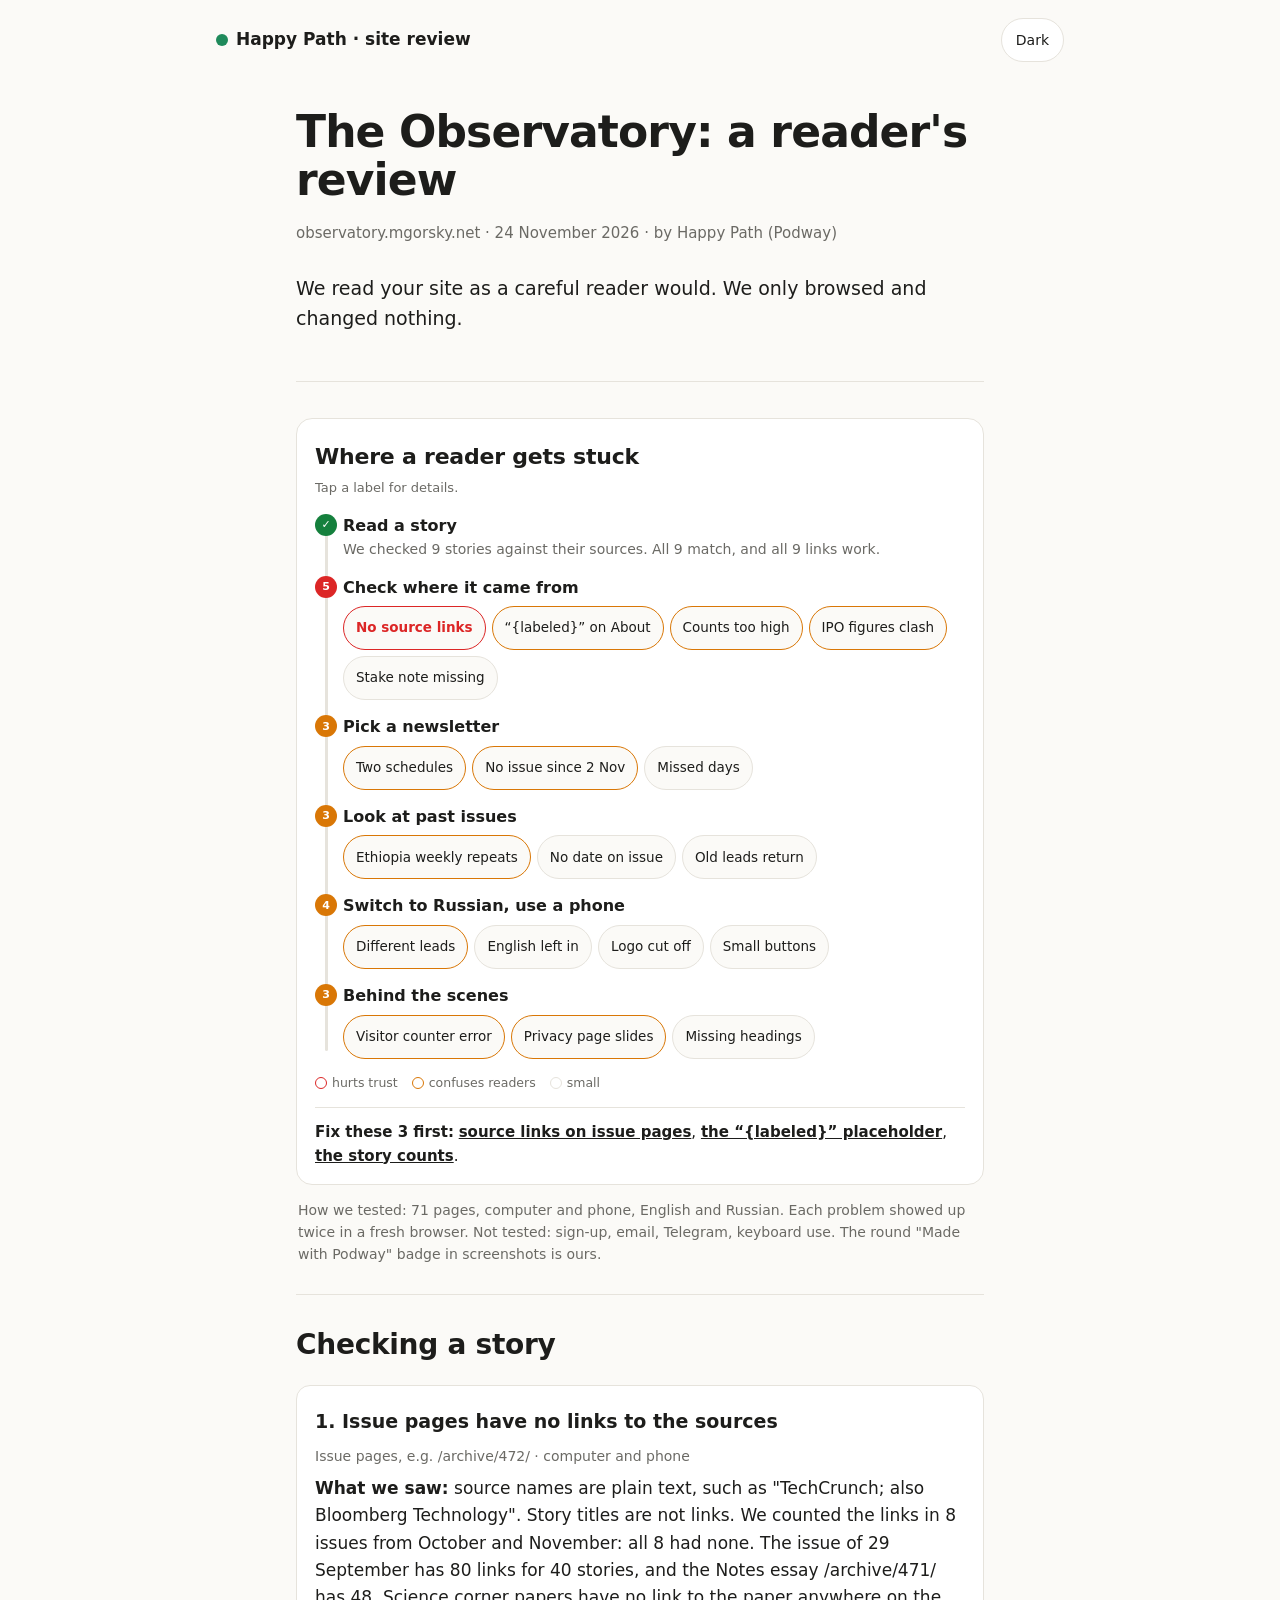
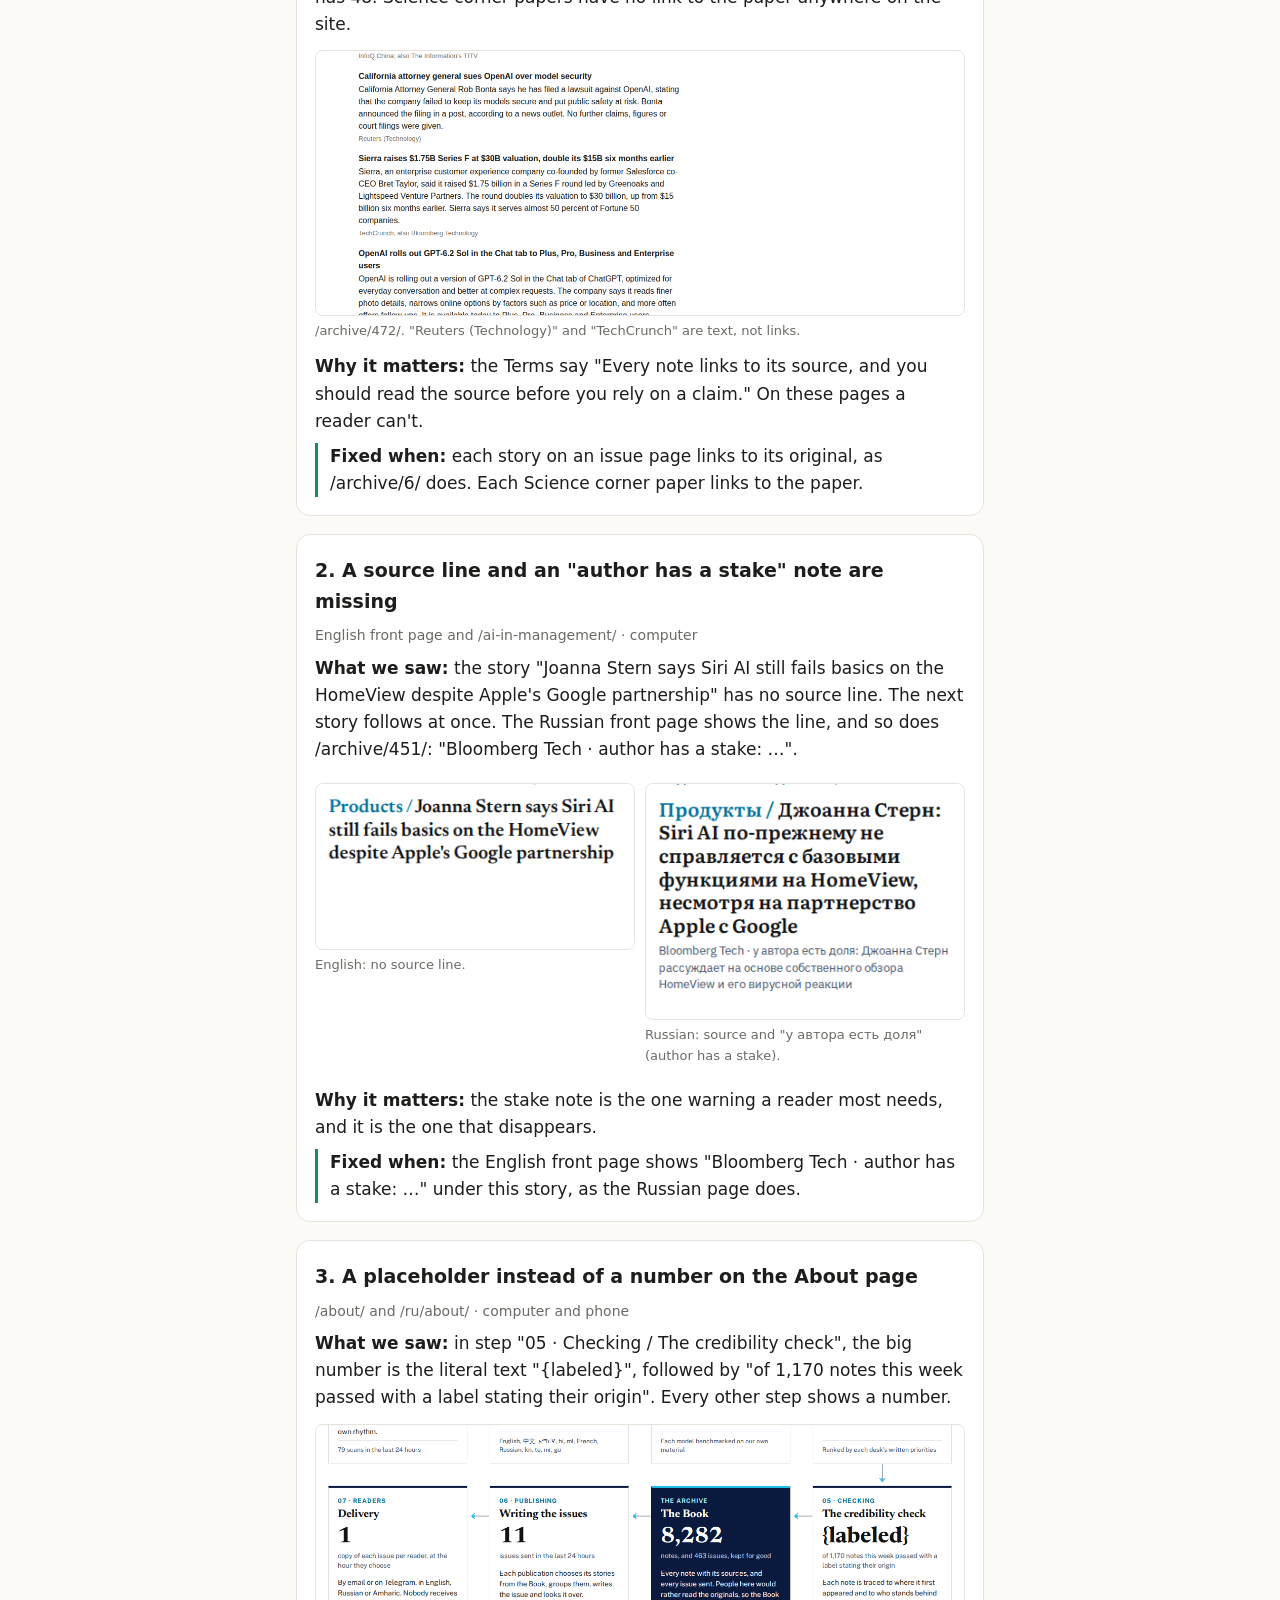
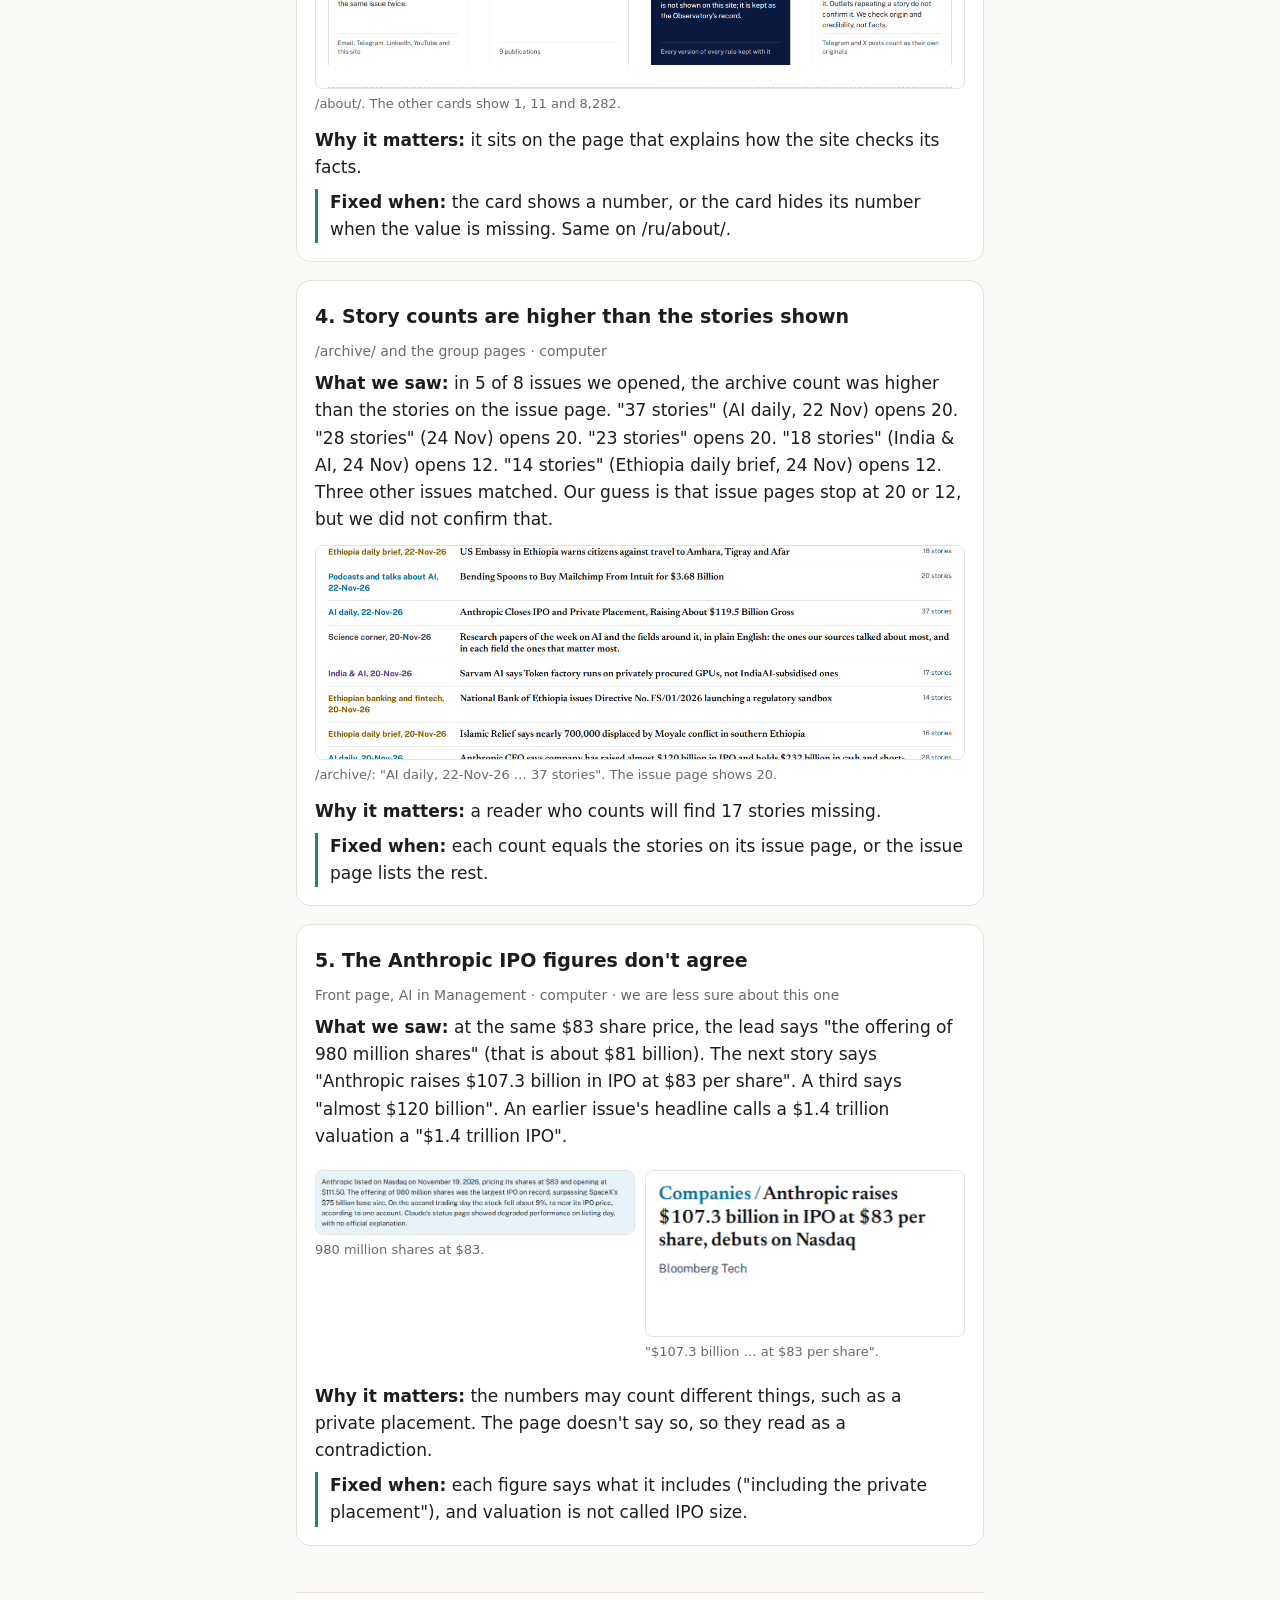
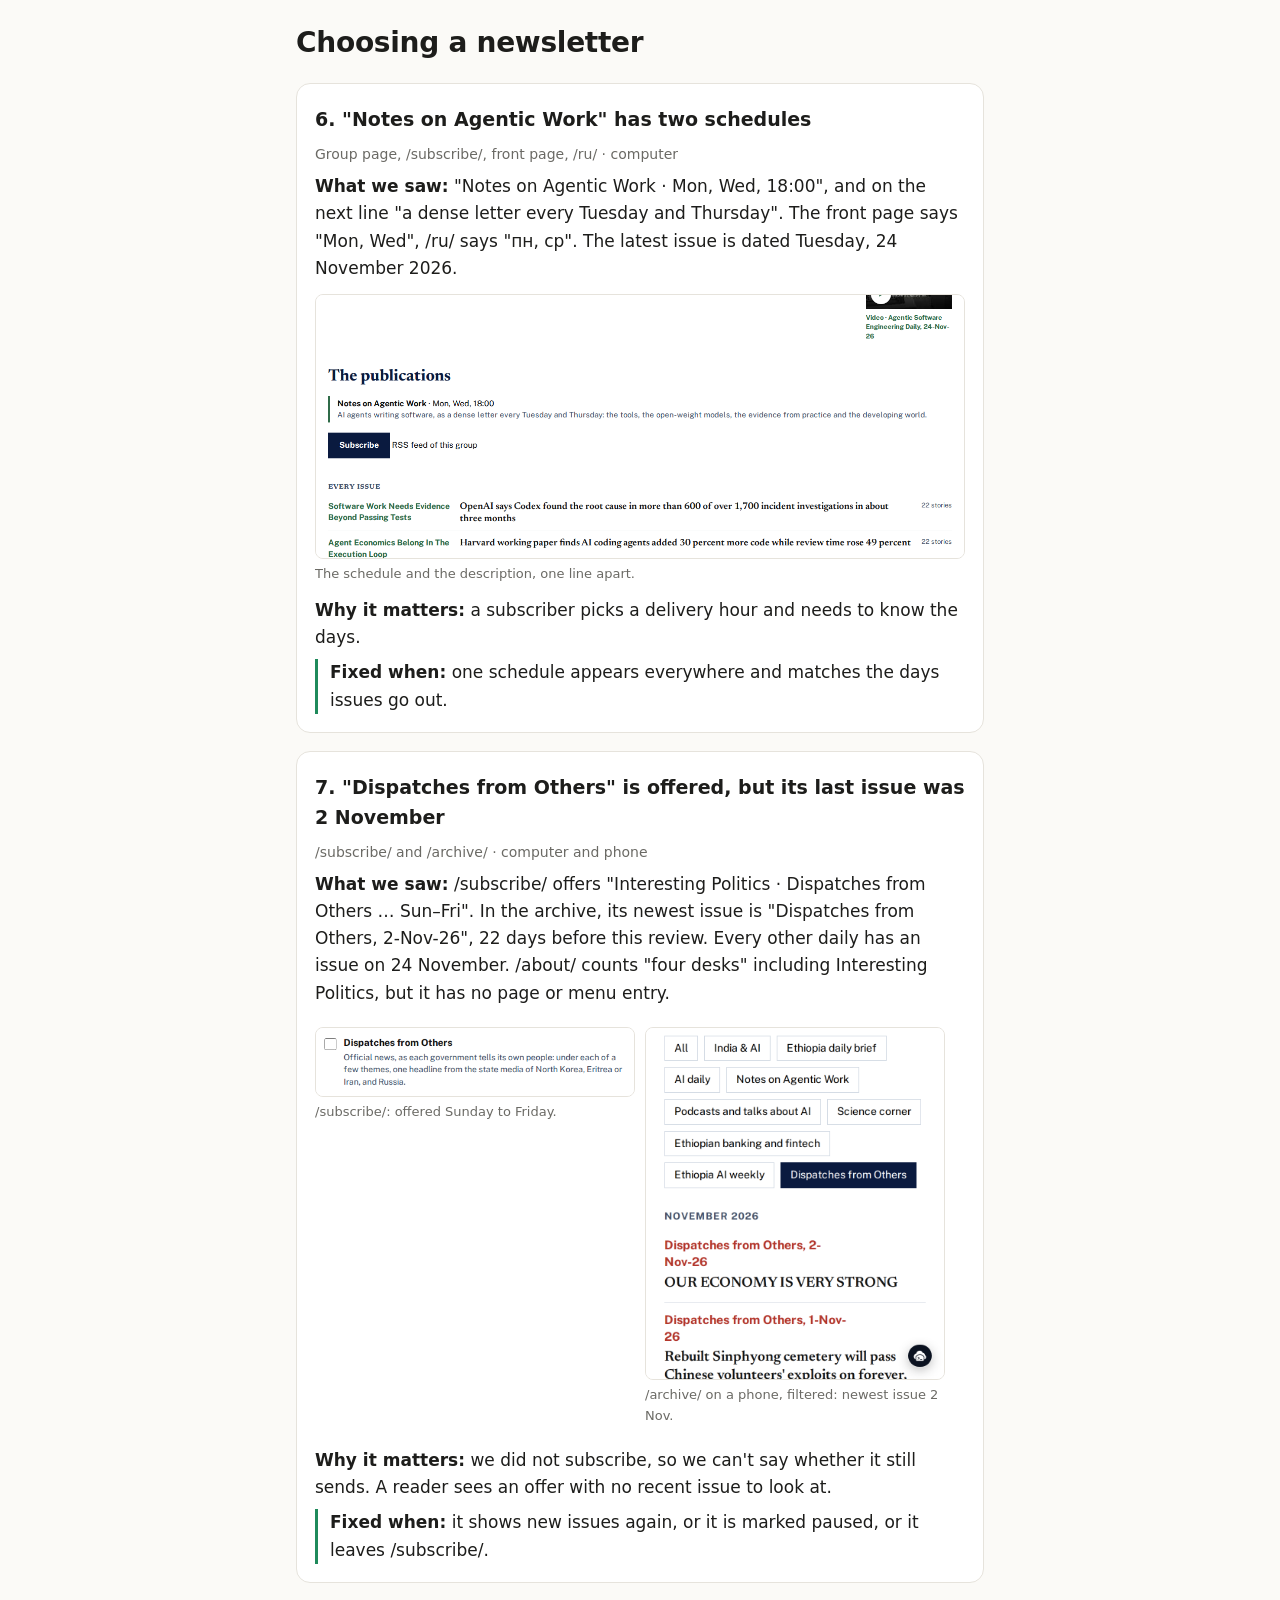
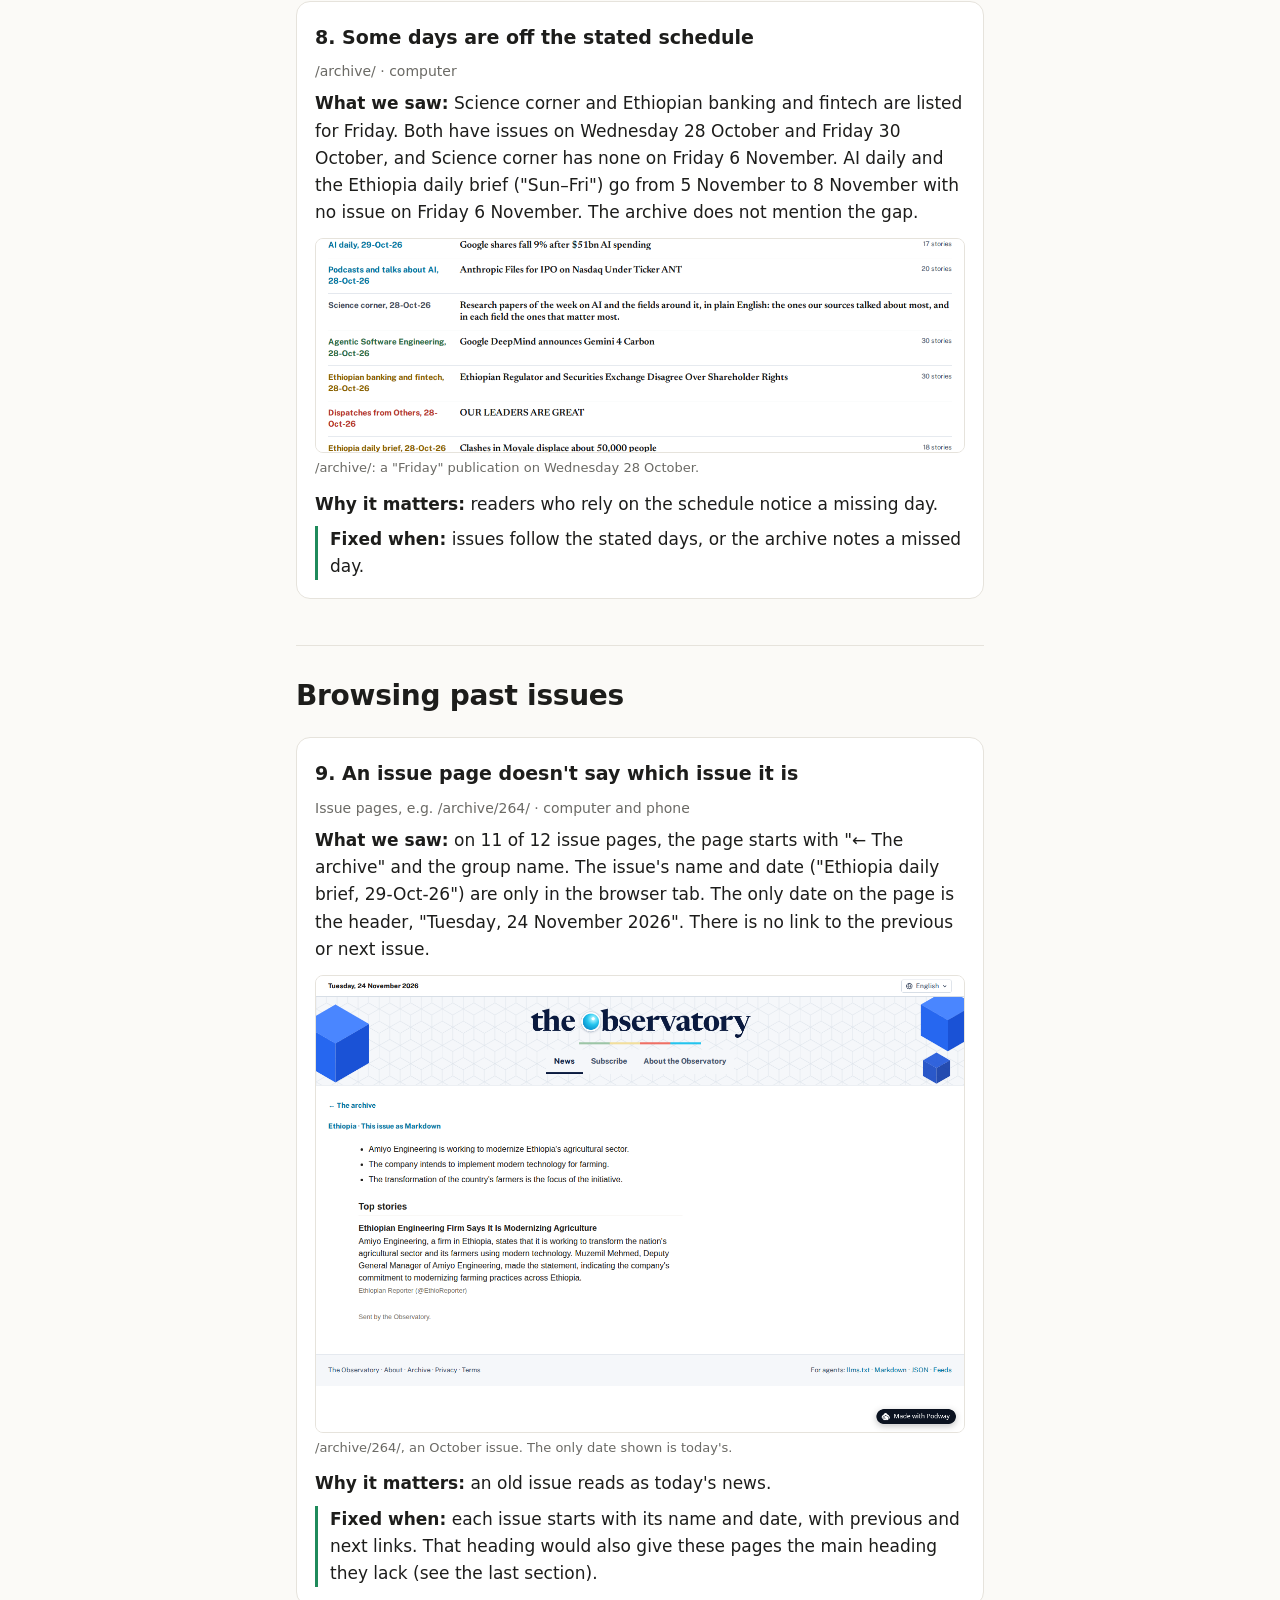
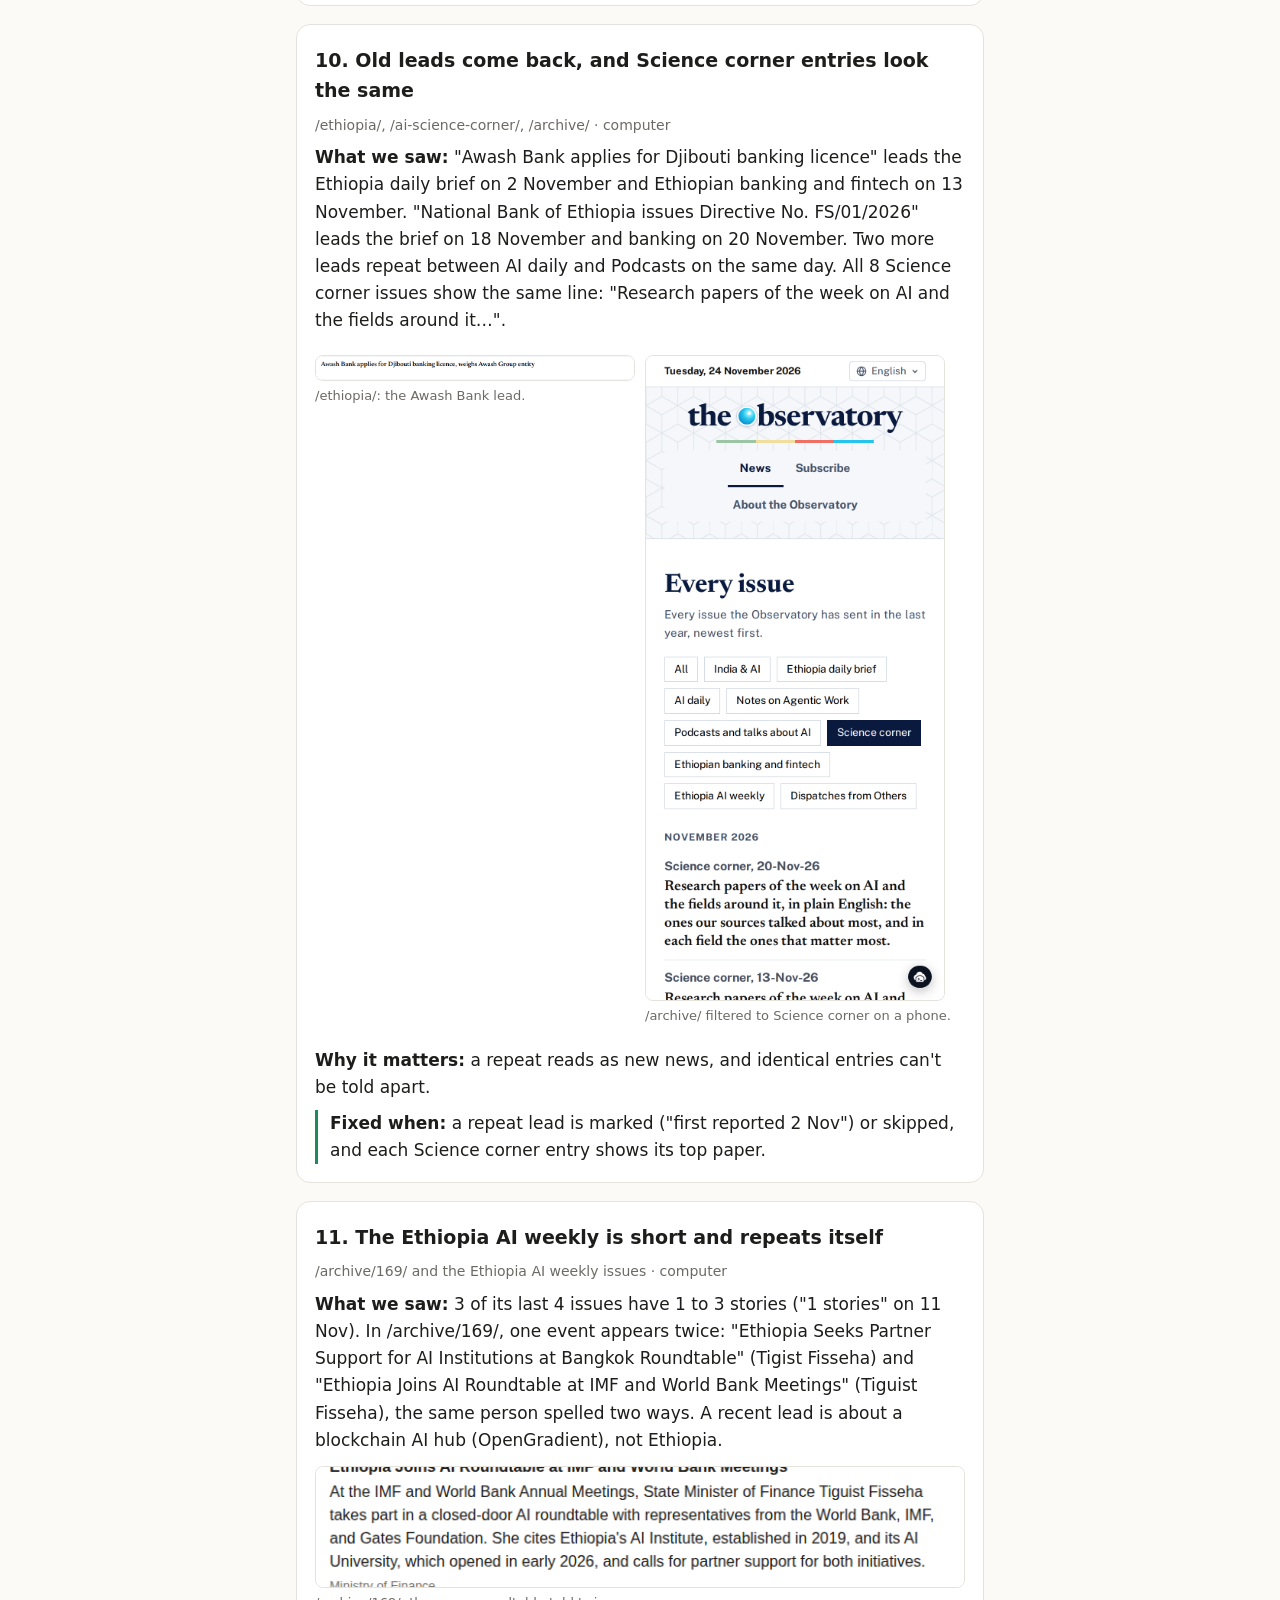
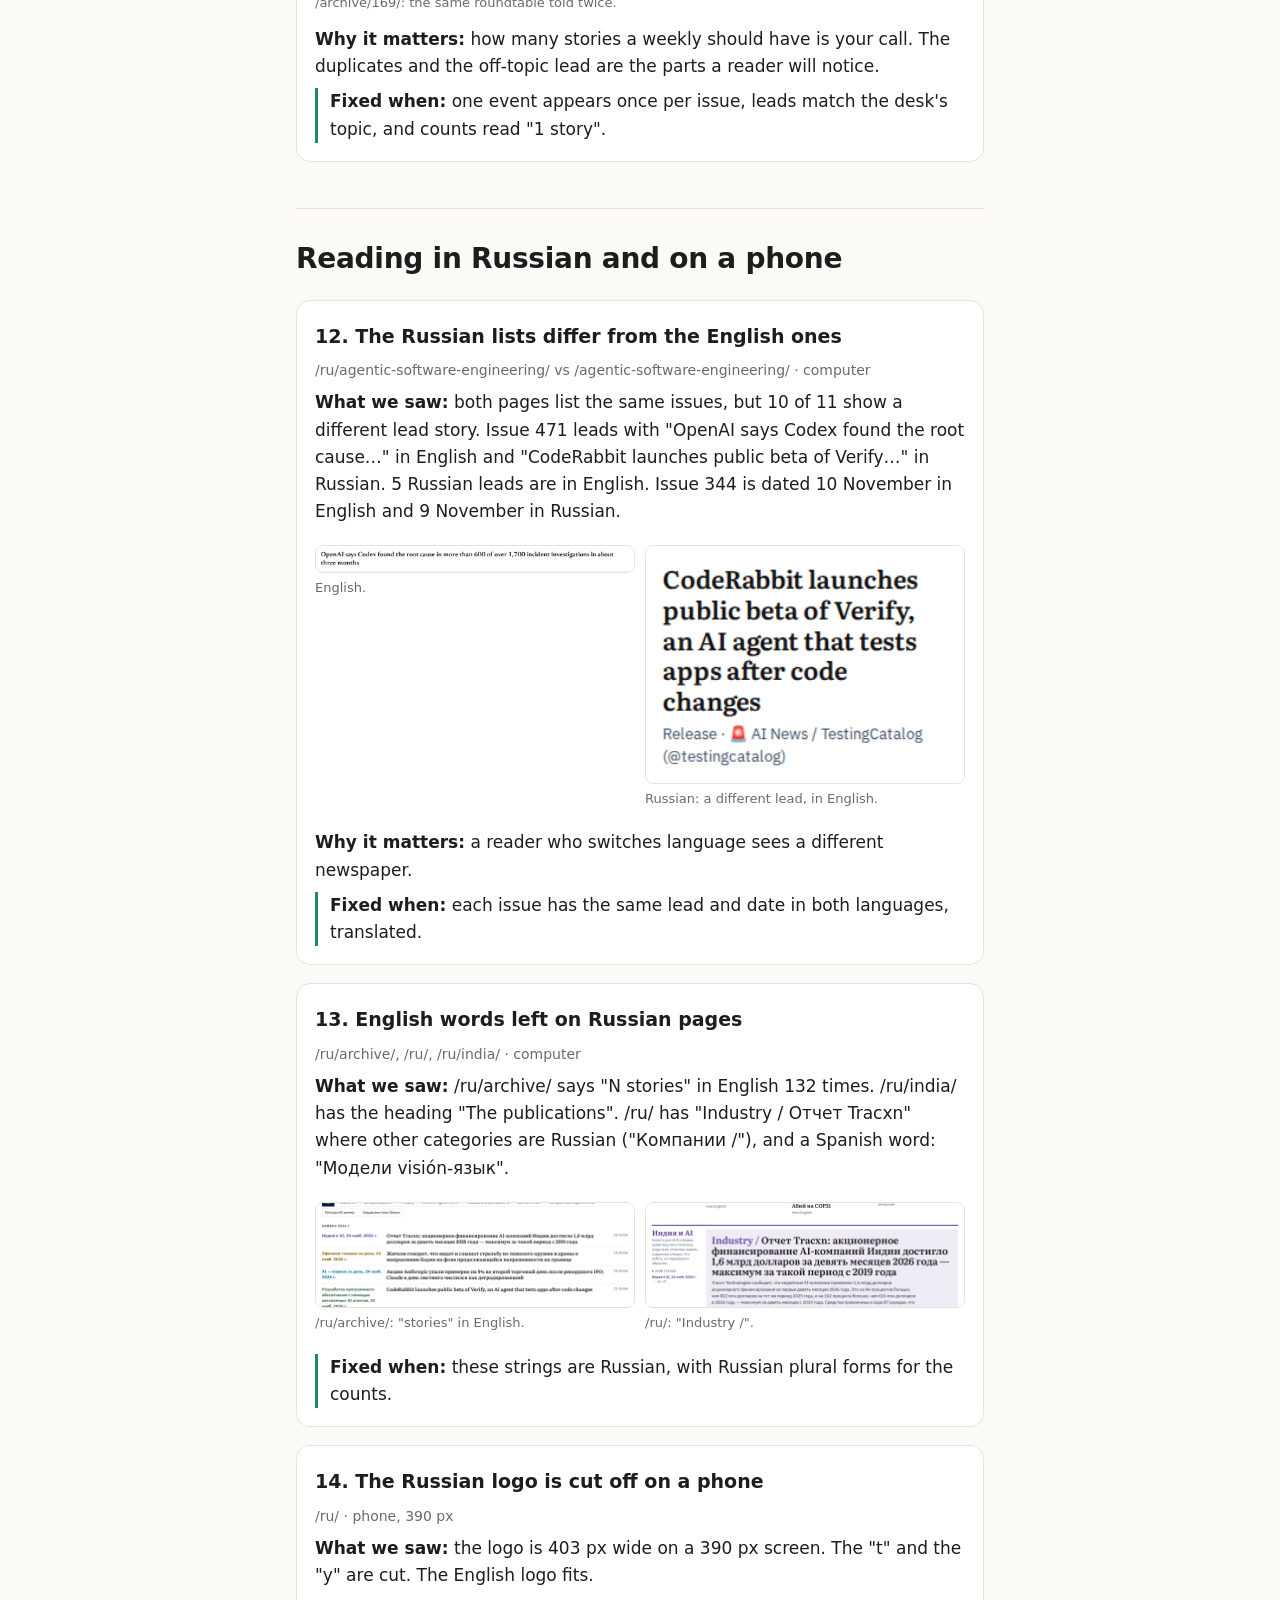
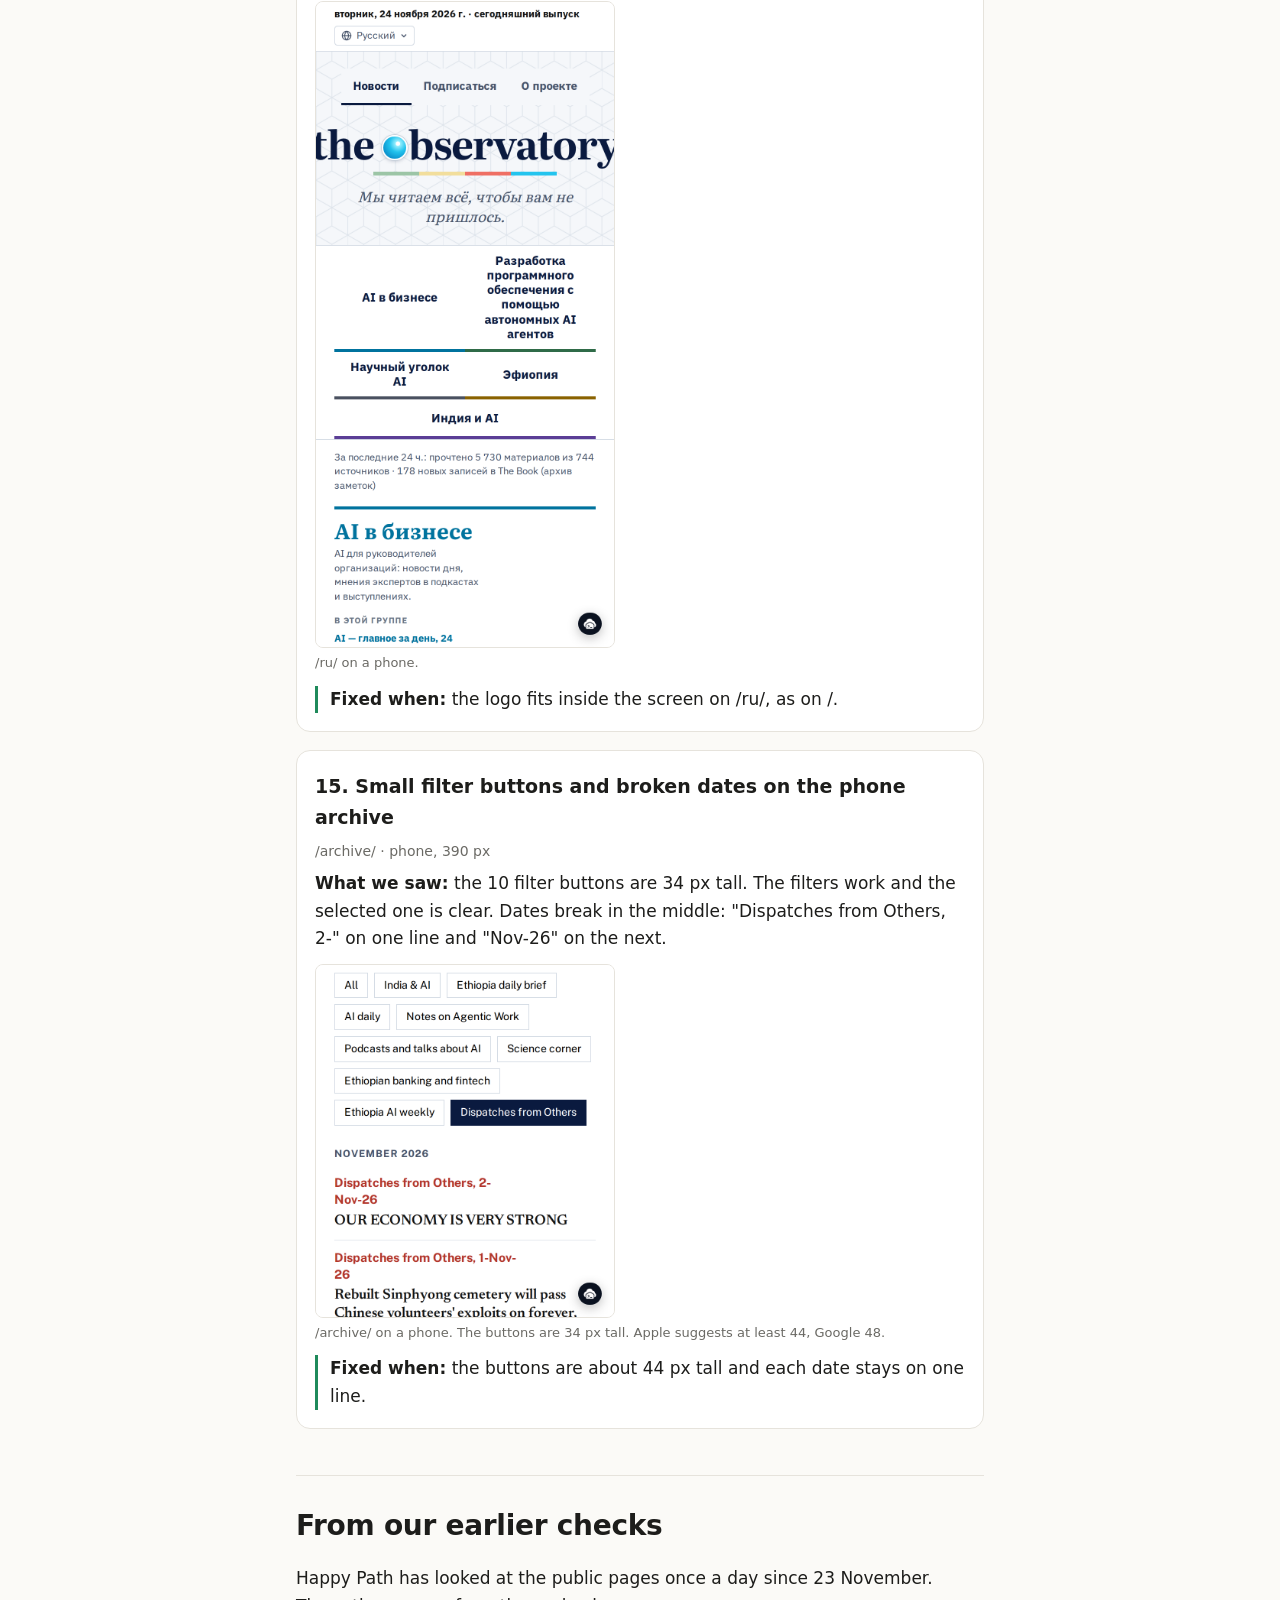
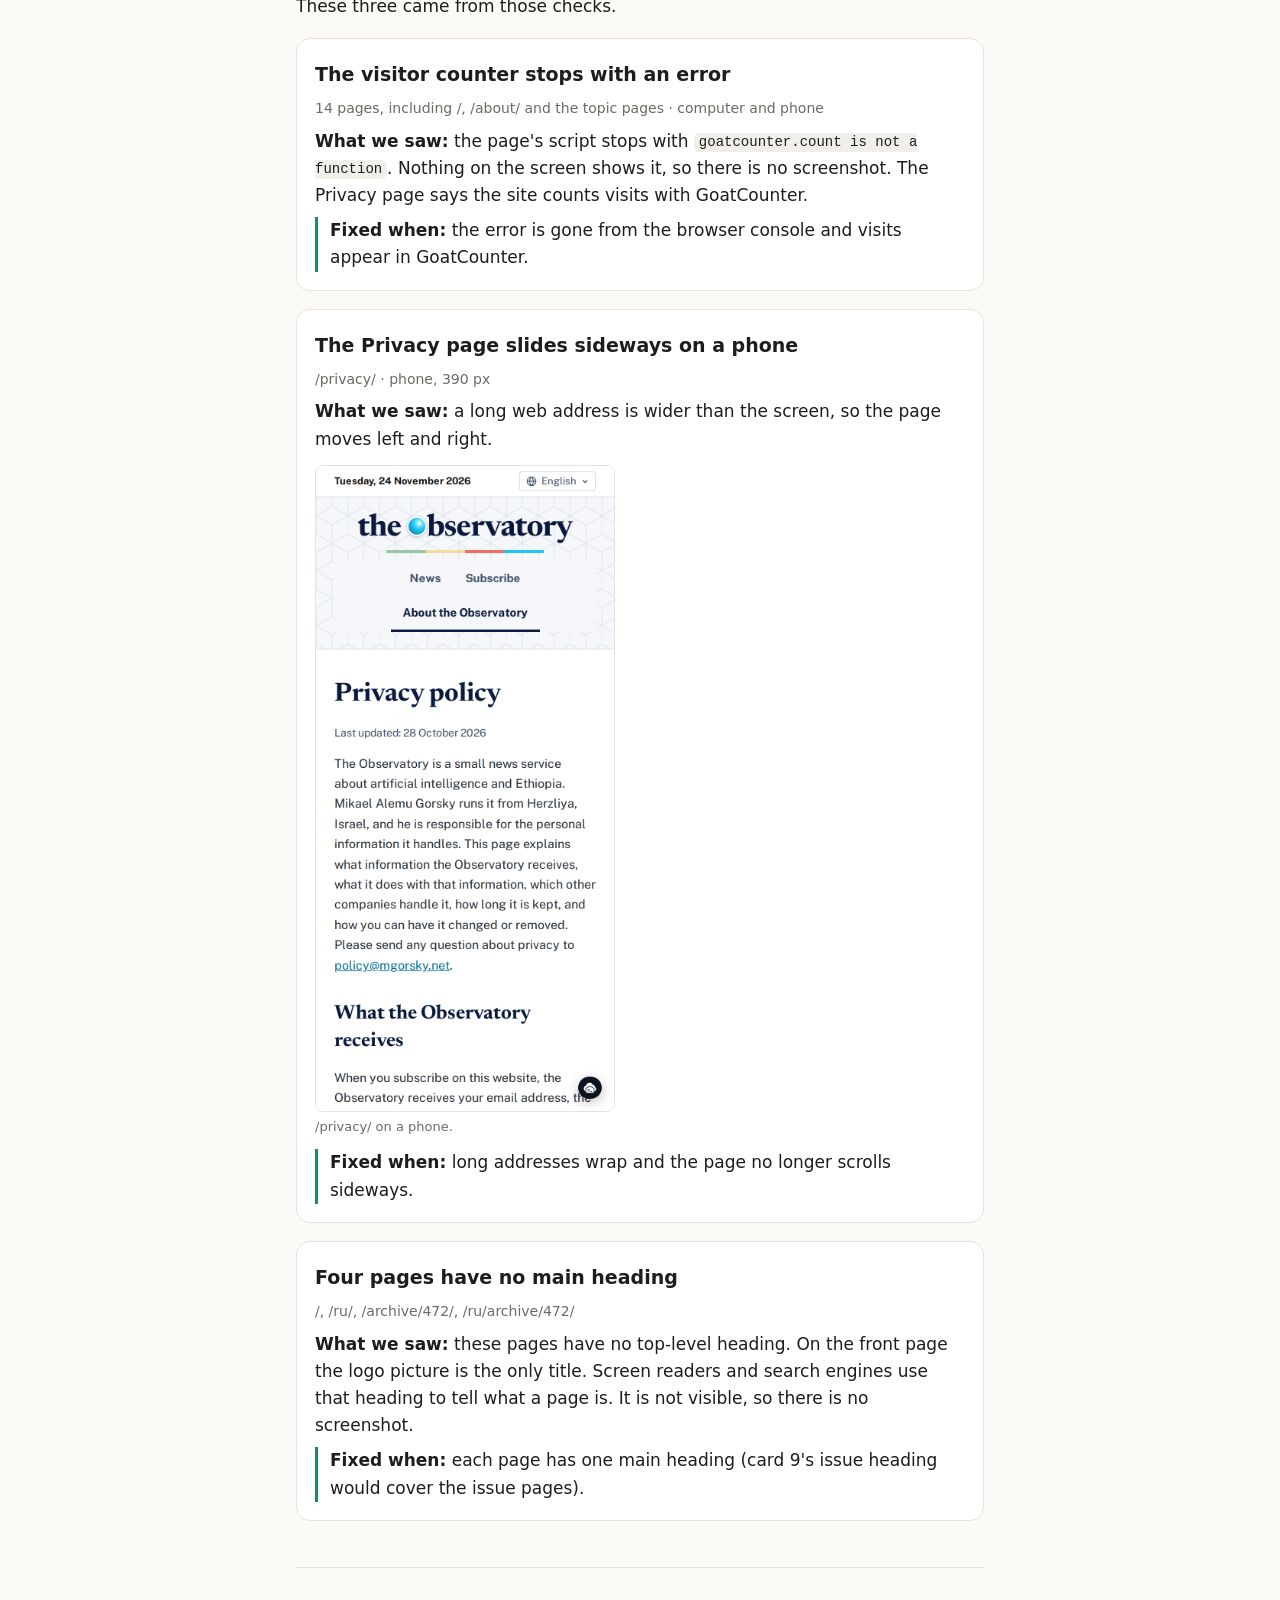
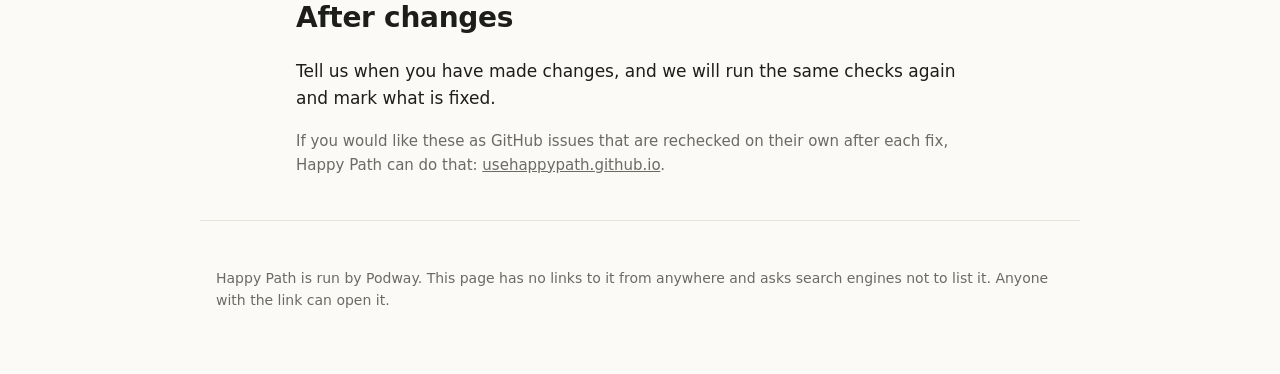
==== commit a8cbbf5e: "Observatory review: shorter top, one 'how we tested' line, theme toggle Co-Authored-By: Claude Opus " ====
--- a/r/observatory-b27ccb/index.html
+++ b/r/observatory-b27ccb/index.html
@@ -43,28 +43,35 @@
 :root{--hi:#dc2626;--md:#d97706;--ok:#15803d}
 @media (prefers-color-scheme:dark){:root{--hi:#f87171;--md:#fbbf24;--ok:#4ade80}}
 
+:root[data-theme="light"]{--bg:#fbfaf7;--fg:#1d1d1b;--muted:#6b6a65;--line:#e6e3dc;--card:#fff;--accent:#1f8a5b;--accent-fg:#fff;--code:#f1efe9;--hi:#dc2626;--md:#d97706;--ok:#15803d}
+:root[data-theme="dark"]{--bg:#141413;--fg:#ecebe6;--muted:#a3a19a;--line:#2d2c29;--card:#1c1c1a;--accent:#3cc48a;--accent-fg:#0d1f16;--code:#25241f;--hi:#f87171;--md:#fbbf24;--ok:#4ade80}
+.top{justify-content:space-between}
+.theme{min-height:44px;min-width:44px;border:1px solid var(--line);background:var(--card);color:var(--fg);border-radius:999px;padding:0 14px;font:500 14px system-ui;cursor:pointer;display:inline-flex;align-items:center;gap:6px}
+.how{font-size:14px;color:var(--muted);margin:14px 2px 0}
+.tap{font-size:13px;color:var(--muted);margin:0 0 14px}
 </style>
+<script>try{var t=localStorage.getItem("hp-theme");if(t)document.documentElement.dataset.theme=t;}catch(e){}</script>
 </head>
 <body>
 <header class="top">
   <span class="brand"><span class="dot"></span>Happy Path · site review</span>
+  <button class="theme" type="button" id="theme" aria-label="Switch light or dark theme"><span id="theme-l">Dark</span></button>
 </header>
 
 <main class="post">
 <section class="hero">
-  <p class="kicker">For the team behind The Observatory</p>
   <h1>The Observatory: a reader's review</h1>
-  <p class="meta">observatory.mgorsky.net · 24 November 2026</p>
-  <p class="lead">Happy Path, the site-testing tool from Podway, read your site the way a careful reader would. We only browsed. We didn't change anything or send any forms.</p>
+  <p class="meta">observatory.mgorsky.net · 24 November 2026 · by Happy Path (Podway)</p>
+  <p class="lead">We read your site as a careful reader would. We only browsed and changed nothing.</p>
 </section>
 
 
 <section>
   <div class="sum">
   <h2>Where a reader gets stuck</h2>
-  <p class="sub">We followed a reader through the site: 15 problems, 3 more from our earlier checks, and 1 clear win. Tap a label to see the details.</p>
+  <p class="tap">Tap a label for details.</p>
   <div class="journey">
-    <div class="step"><span class="pin ok">✓</span><div class="st">Read a story</div><div class="sd">9 of 9 summaries match their sources.</div></div>
+    <div class="step"><span class="pin ok">✓</span><div class="st">Read a story</div><div class="sd">We checked 9 stories against their sources. All 9 match, and all 9 links work.</div></div>
     <div class="step"><span class="pin hi">5</span><div class="st">Check where it came from</div><div class="chips"><a class="chip hi" href="#c1">No source links</a><a class="chip md" href="#c3">“{labeled}” on About</a><a class="chip md" href="#c4">Counts too high</a><a class="chip md" href="#c5">IPO figures clash</a><a class="chip " href="#c2">Stake note missing</a></div></div>
     <div class="step"><span class="pin">3</span><div class="st">Pick a newsletter</div><div class="chips"><a class="chip md" href="#c6">Two schedules</a><a class="chip md" href="#c7">No issue since 2 Nov</a><a class="chip " href="#c8">Missed days</a></div></div>
     <div class="step"><span class="pin">3</span><div class="st">Look at past issues</div><div class="chips"><a class="chip md" href="#c11">Ethiopia weekly repeats</a><a class="chip " href="#c9">No date on issue</a><a class="chip " href="#c10">Old leads return</a></div></div>
@@ -74,22 +81,7 @@
   <div class="legend"><span><i class="lhi"></i>hurts trust</span><span><i class="lmd"></i>confuses readers</span><span><i></i>small</span></div>
   <p class="first"><b>Fix these 3 first:</b> <a href="#c1">source links on issue pages</a>, <a href="#c3">the “{labeled}” placeholder</a>, <a href="#c4">the story counts</a>.</p>
   </div>
-</section>
-<section>
-  <h2>What we checked</h2>
-  <p>On 24 November 2026 we loaded 71 pages over 12 minutes, on a computer (1280 px wide) and a phone (390 px), in English and in Russian. We did not test sign-up, email delivery, Telegram, dark mode or keyboard focus.</p>
-  <div class="good">
-    <p><b>What works:</b> we picked 9 stories and opened the article each one is based on. All 9 summaries matched their source on numbers, names and dates. All 9 source links worked and were on topic.</p>
-  </div>
-  <p>Below are 15 things a reader may trip over. Each one showed up in 2 of 2 checks in a fresh browser. They are grouped by what the reader is trying to do. Each card says what "fixed" looks like, so you can check it.</p>
-  <ul class="toc">
-    <li><a href="#story">Checking a story</a> (1–5)</li>
-    <li><a href="#choose">Choosing a newsletter</a> (6–8)</li>
-    <li><a href="#past">Browsing past issues</a> (9–11)</li>
-    <li><a href="#ru">Reading in Russian and on a phone</a> (12–15)</li>
-    <li><a href="#daily">From our earlier checks</a> (3 more)</li>
-  </ul>
-  <p class="note">The round "Made with Podway" badge in some screenshots is ours. It is not part of any finding.</p>
+<p class="how">How we tested: 71 pages, computer and phone, English and Russian. Each problem showed up twice in a fresh browser. Not tested: sign-up, email, Telegram, keyboard use. The round "Made with Podway" badge in screenshots is ours.</p>
 </section>
 
 <section id="story">
@@ -295,5 +287,11 @@
 <footer>
   <p>Happy Path is run by Podway. This page has no links to it from anywhere and asks search engines not to list it. Anyone with the link can open it.</p>
 </footer>
+<script>
+(function(){var b=document.getElementById("theme"),l=document.getElementById("theme-l"),r=document.documentElement;
+function cur(){return r.dataset.theme||(matchMedia("(prefers-color-scheme: dark)").matches?"dark":"light")}
+function lab(){l.textContent=cur()==="dark"?"Light":"Dark"}
+b.addEventListener("click",function(){var n=cur()==="dark"?"light":"dark";r.dataset.theme=n;try{localStorage.setItem("hp-theme",n)}catch(e){}lab()});lab();})();
+</script>
 </body>
 </html>
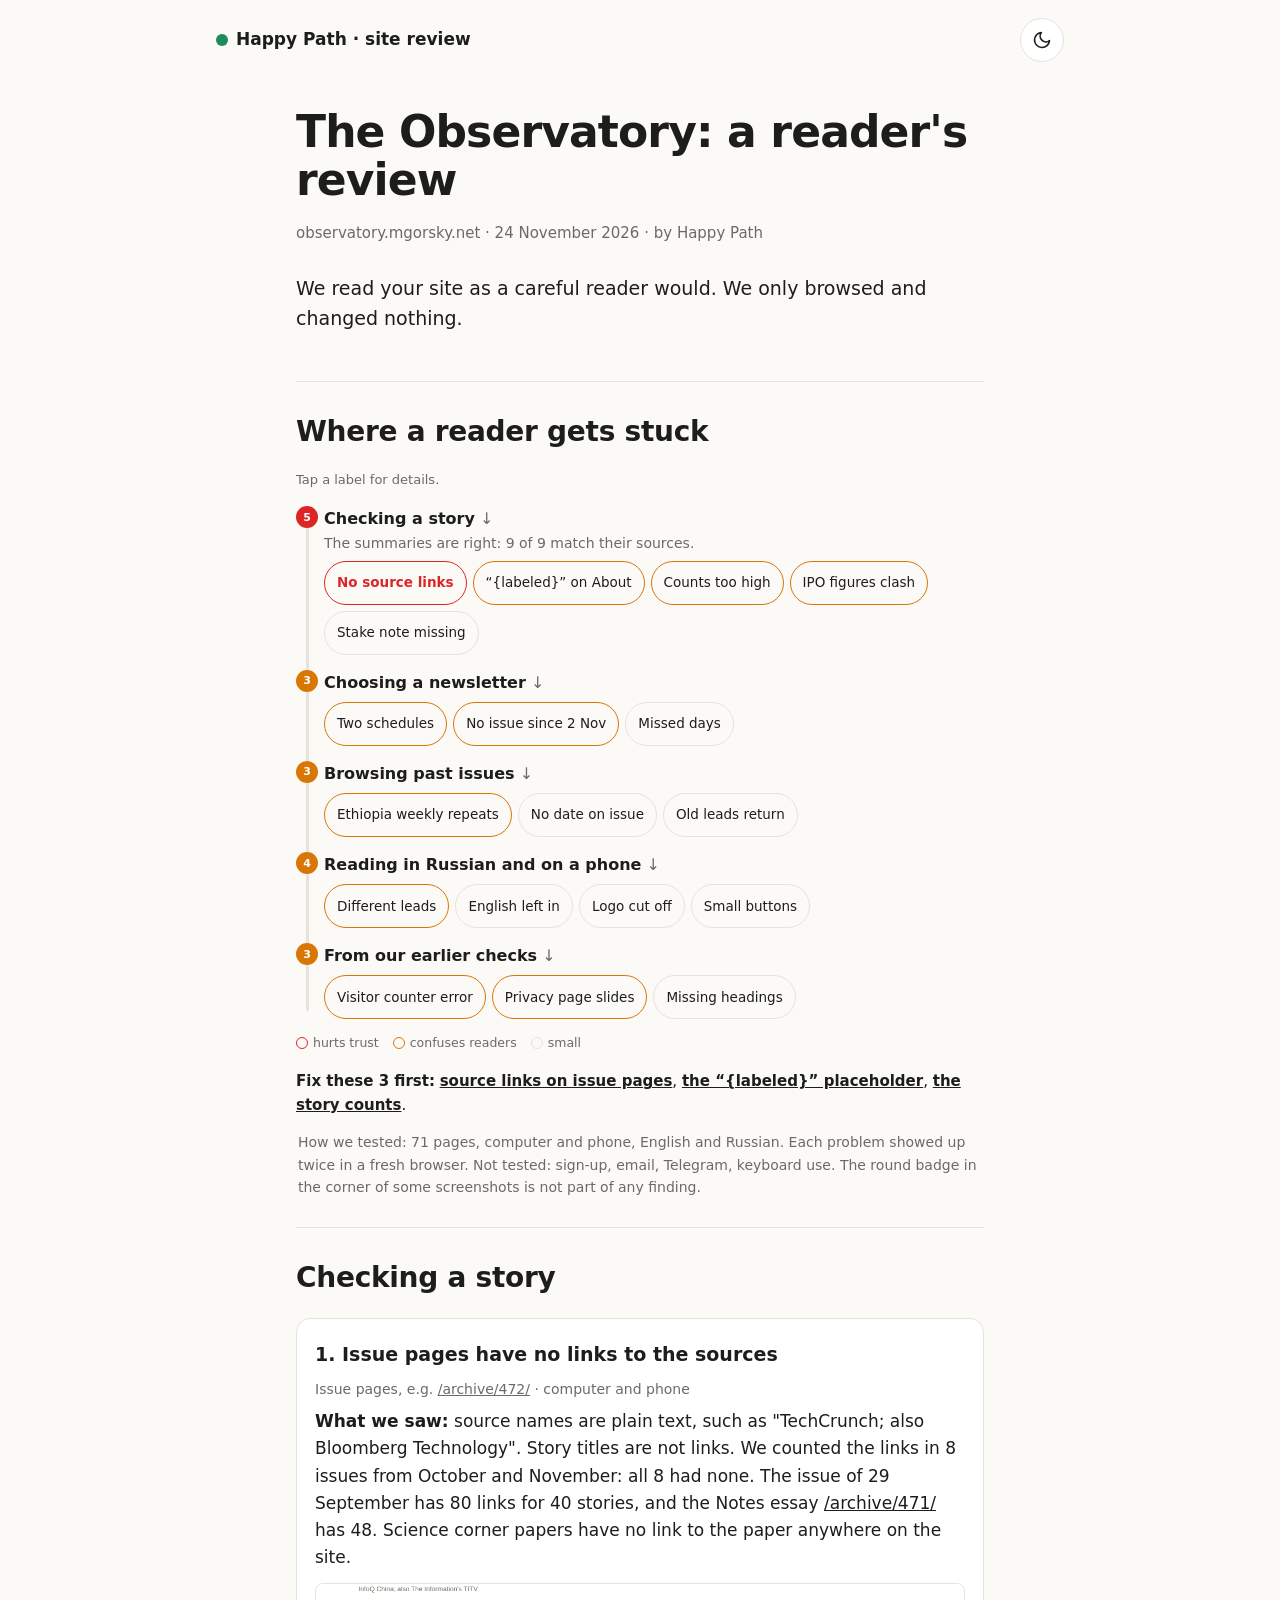
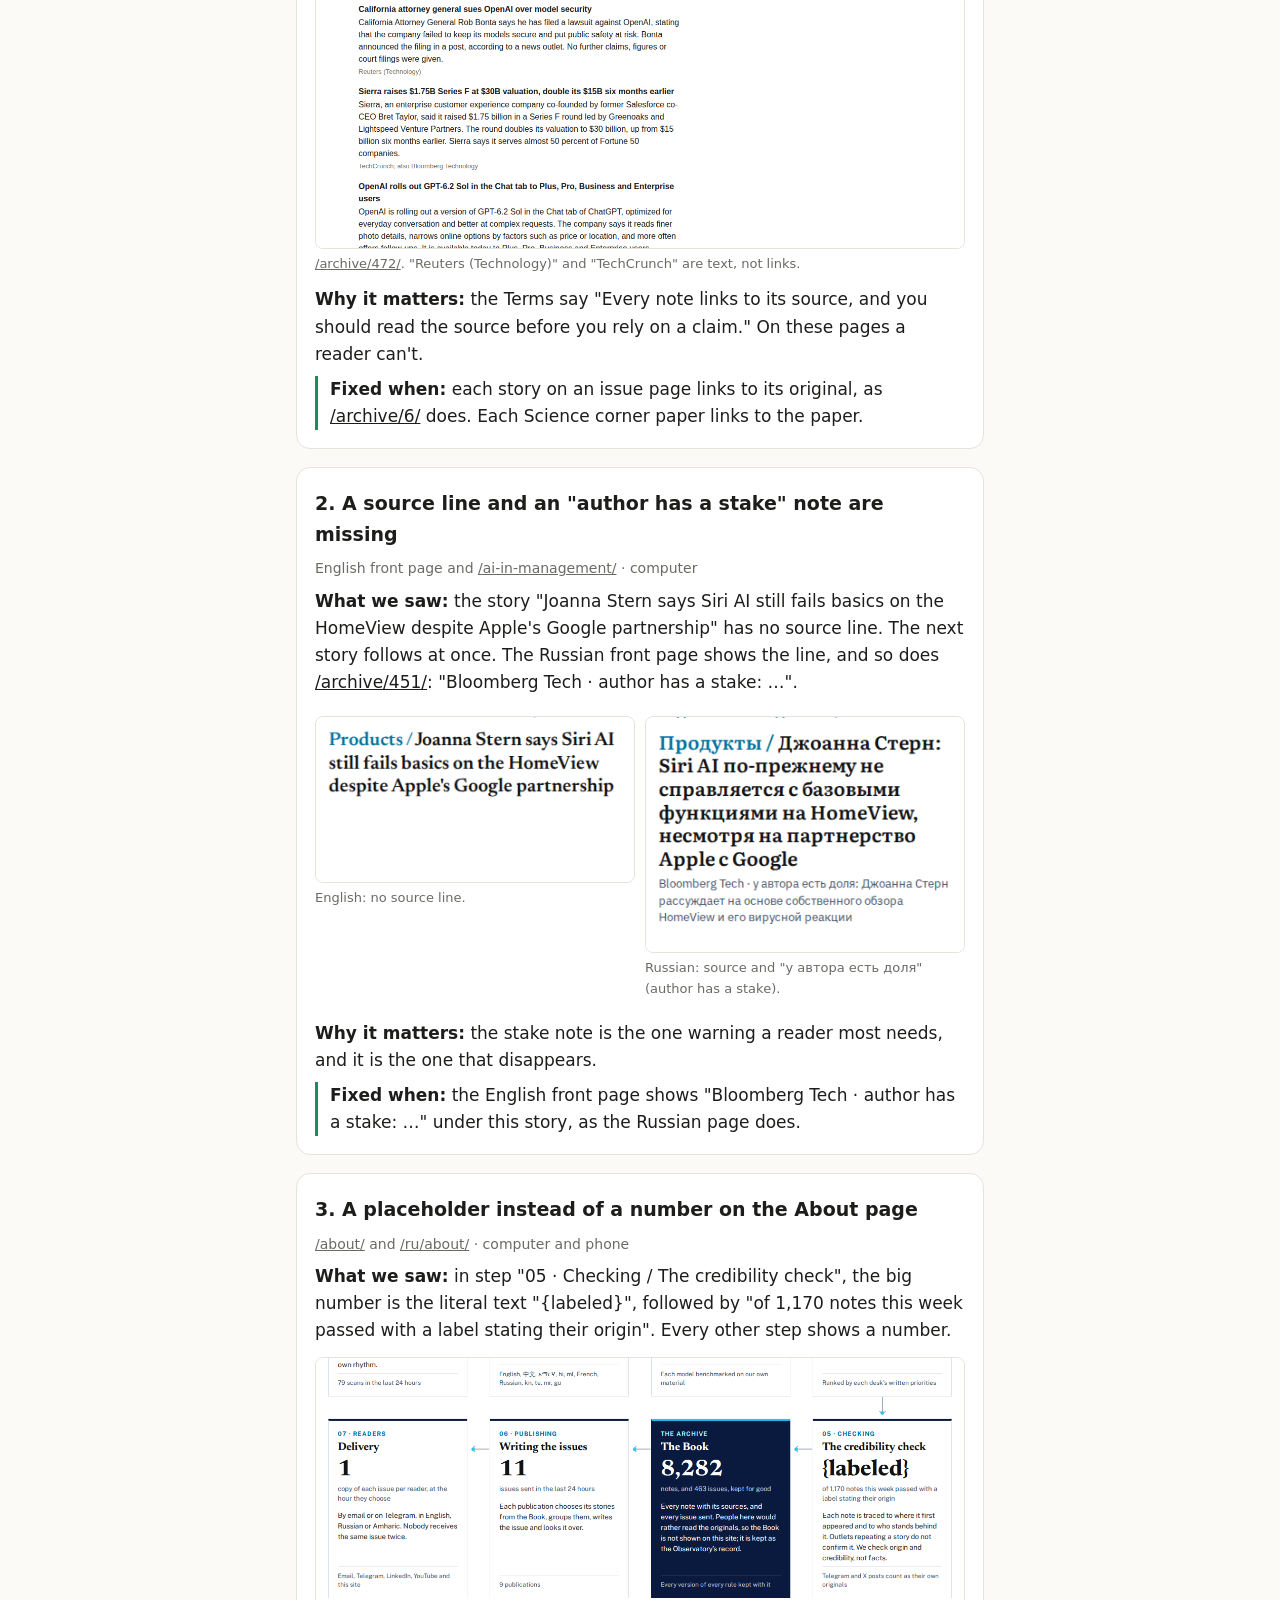
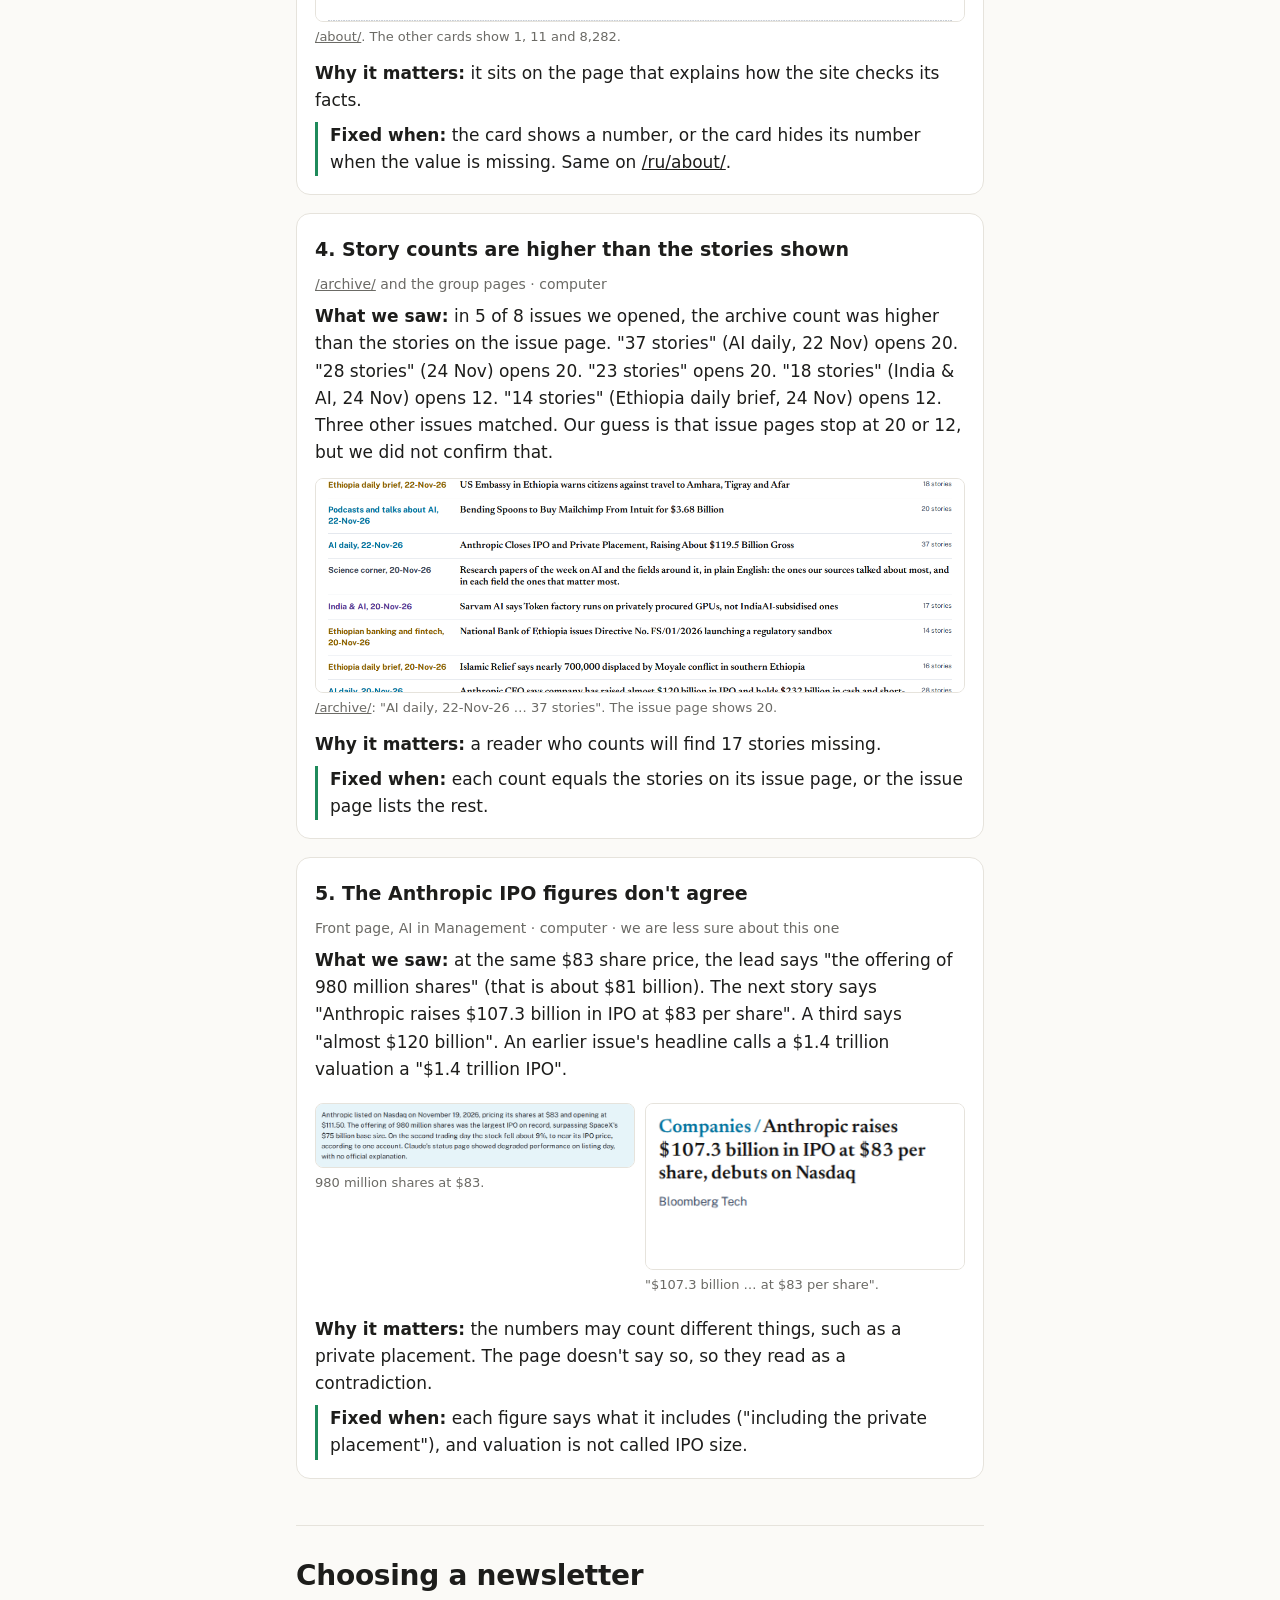
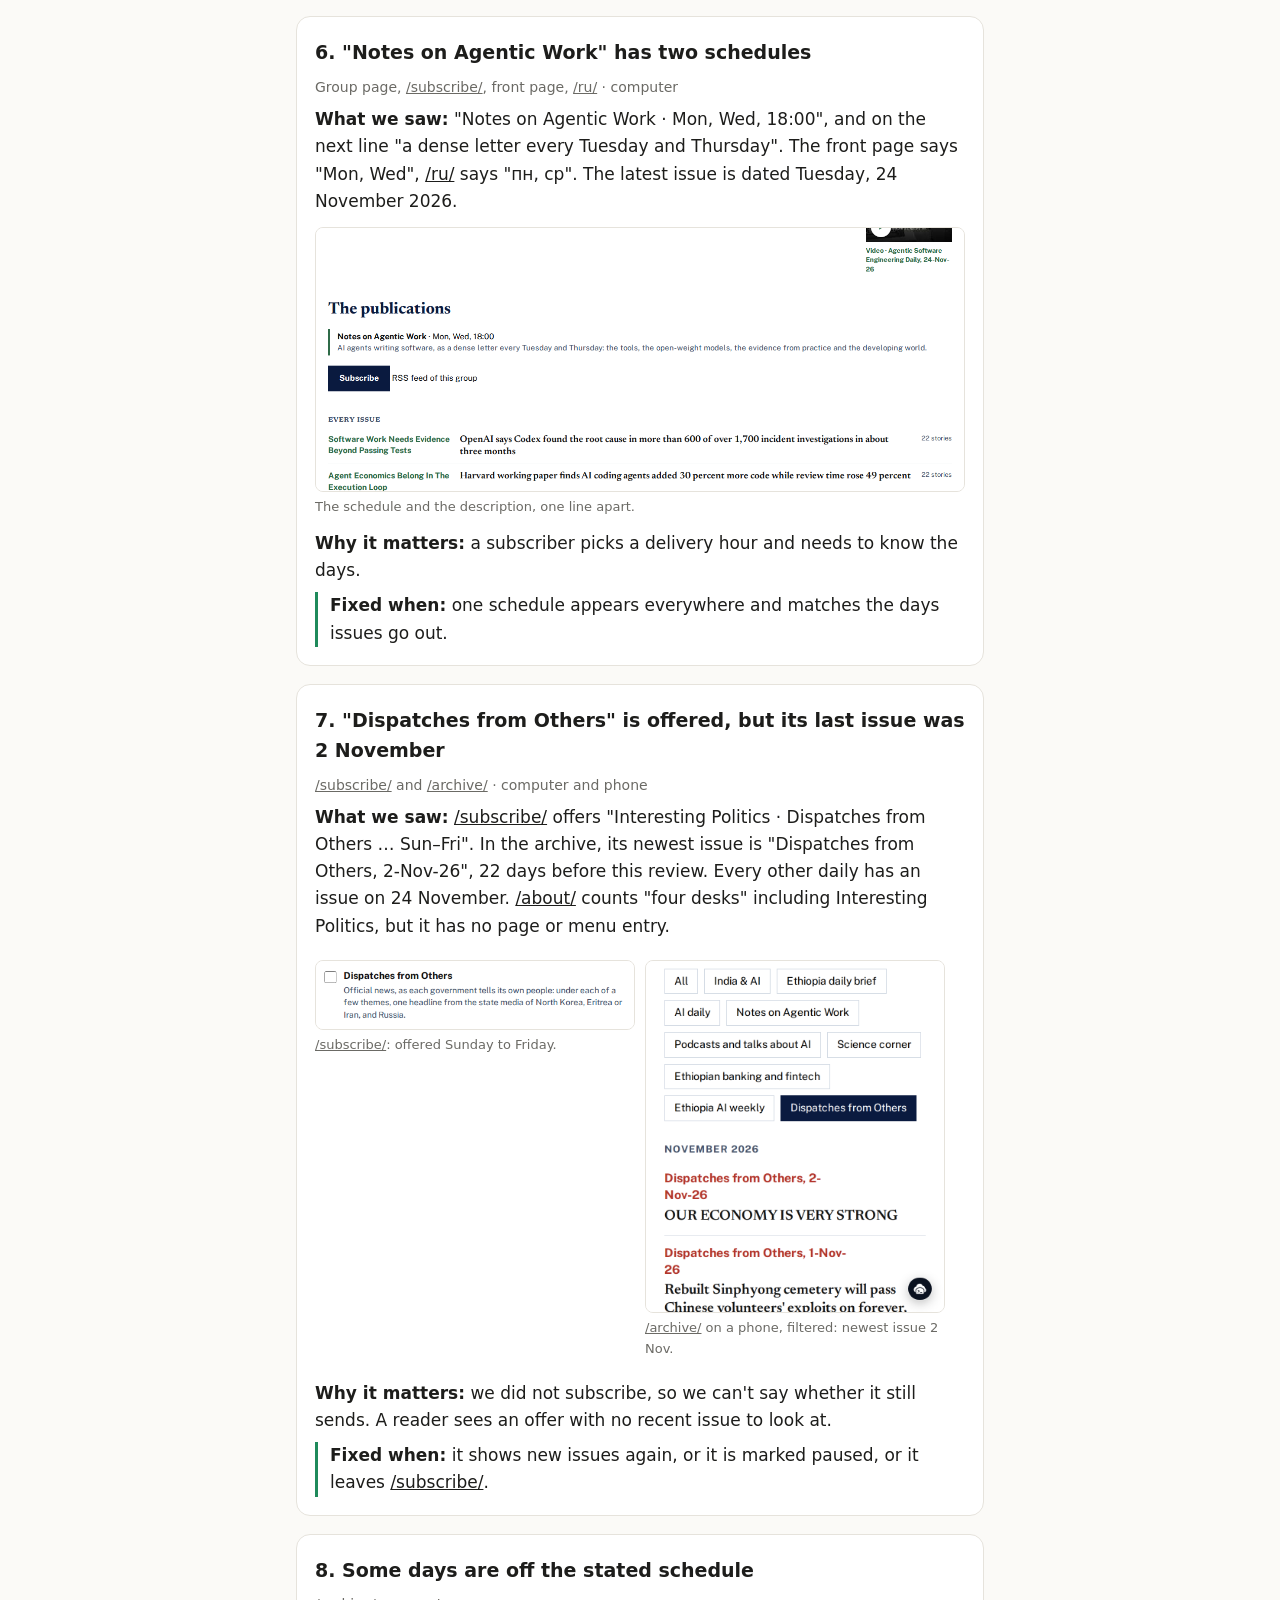
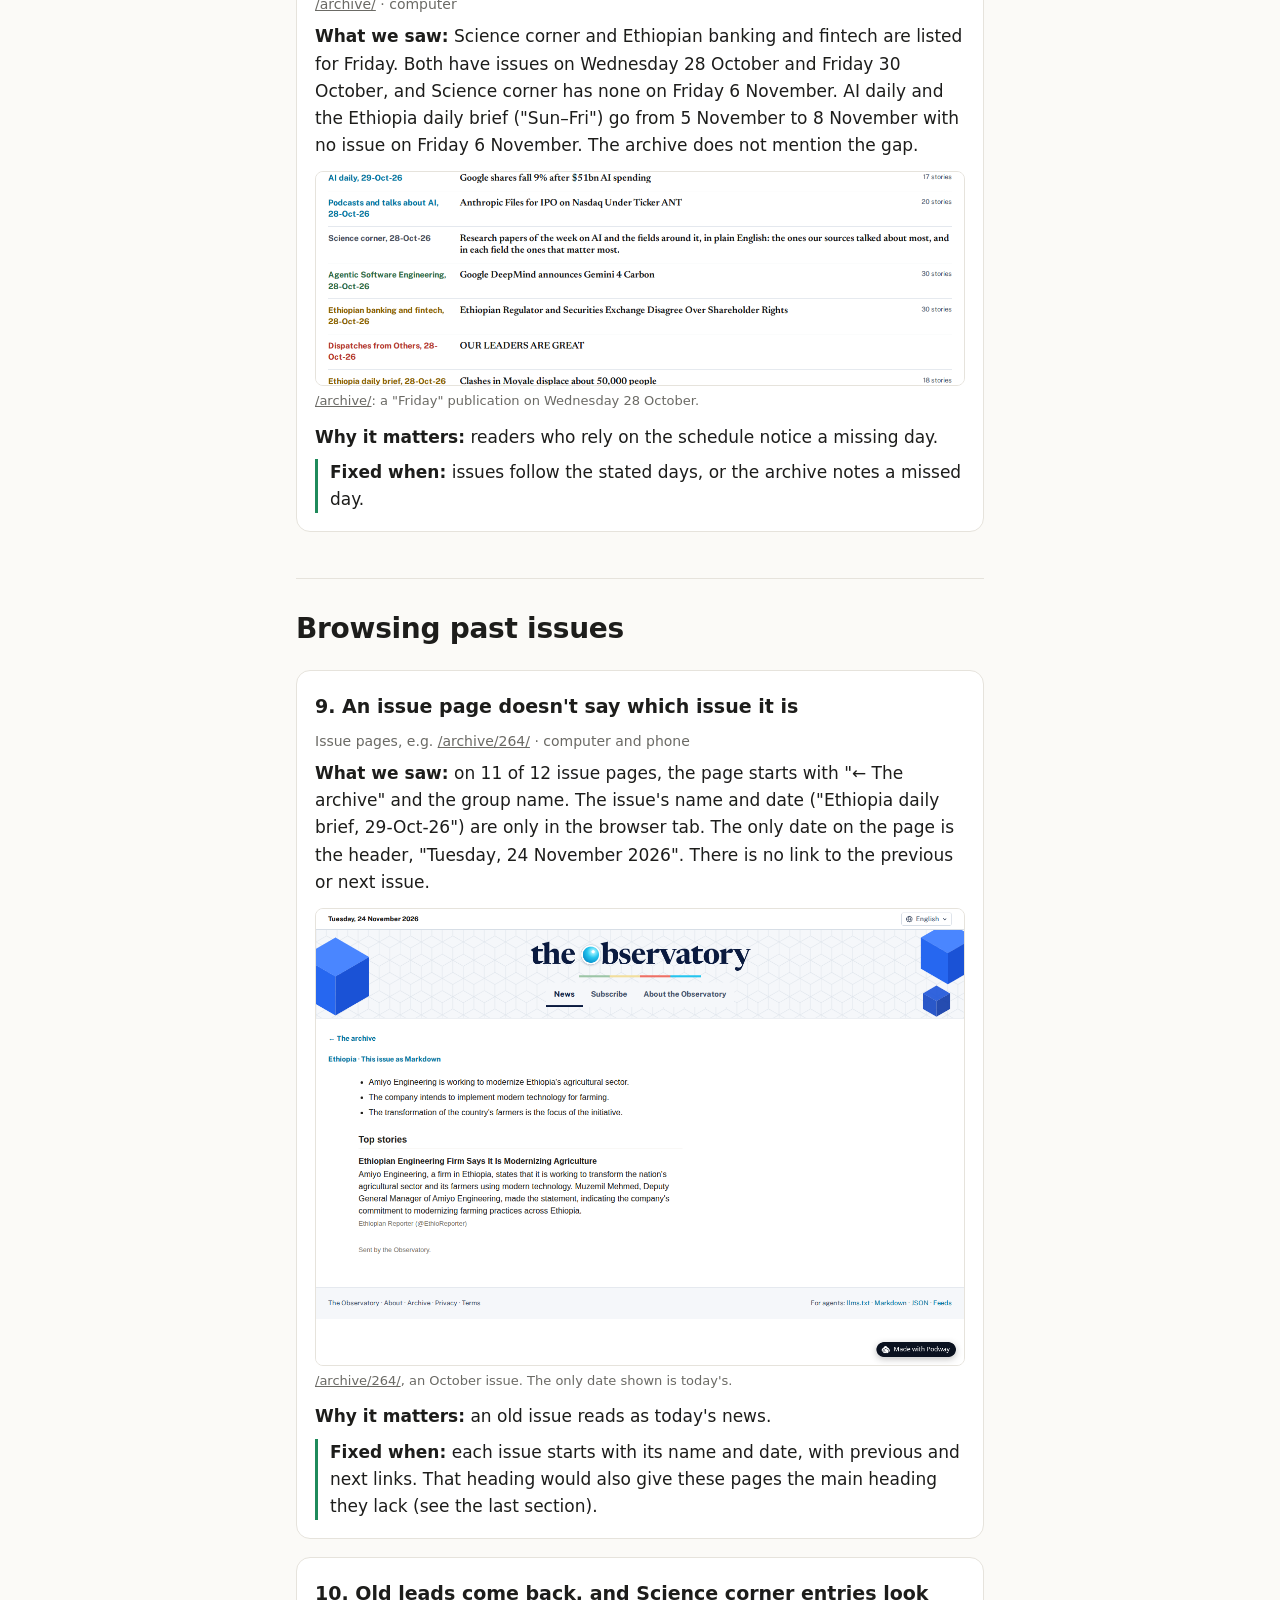
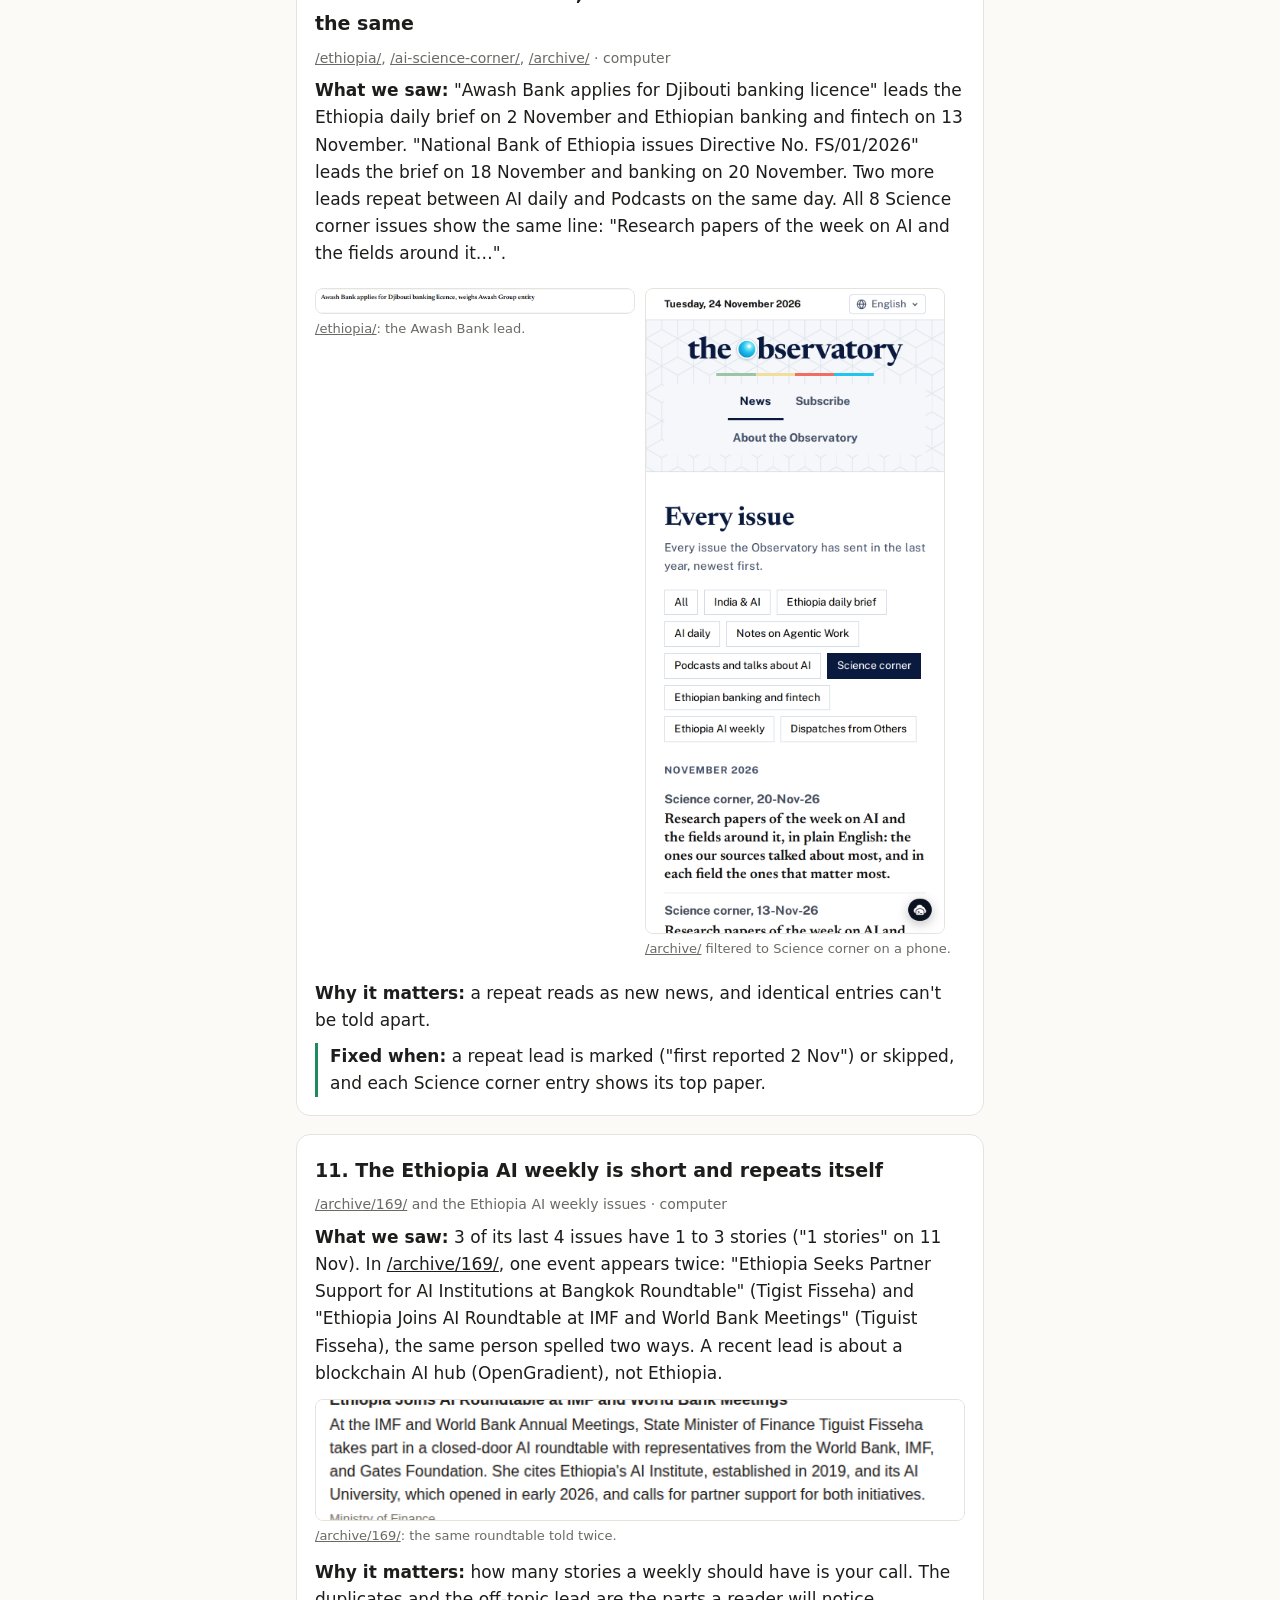
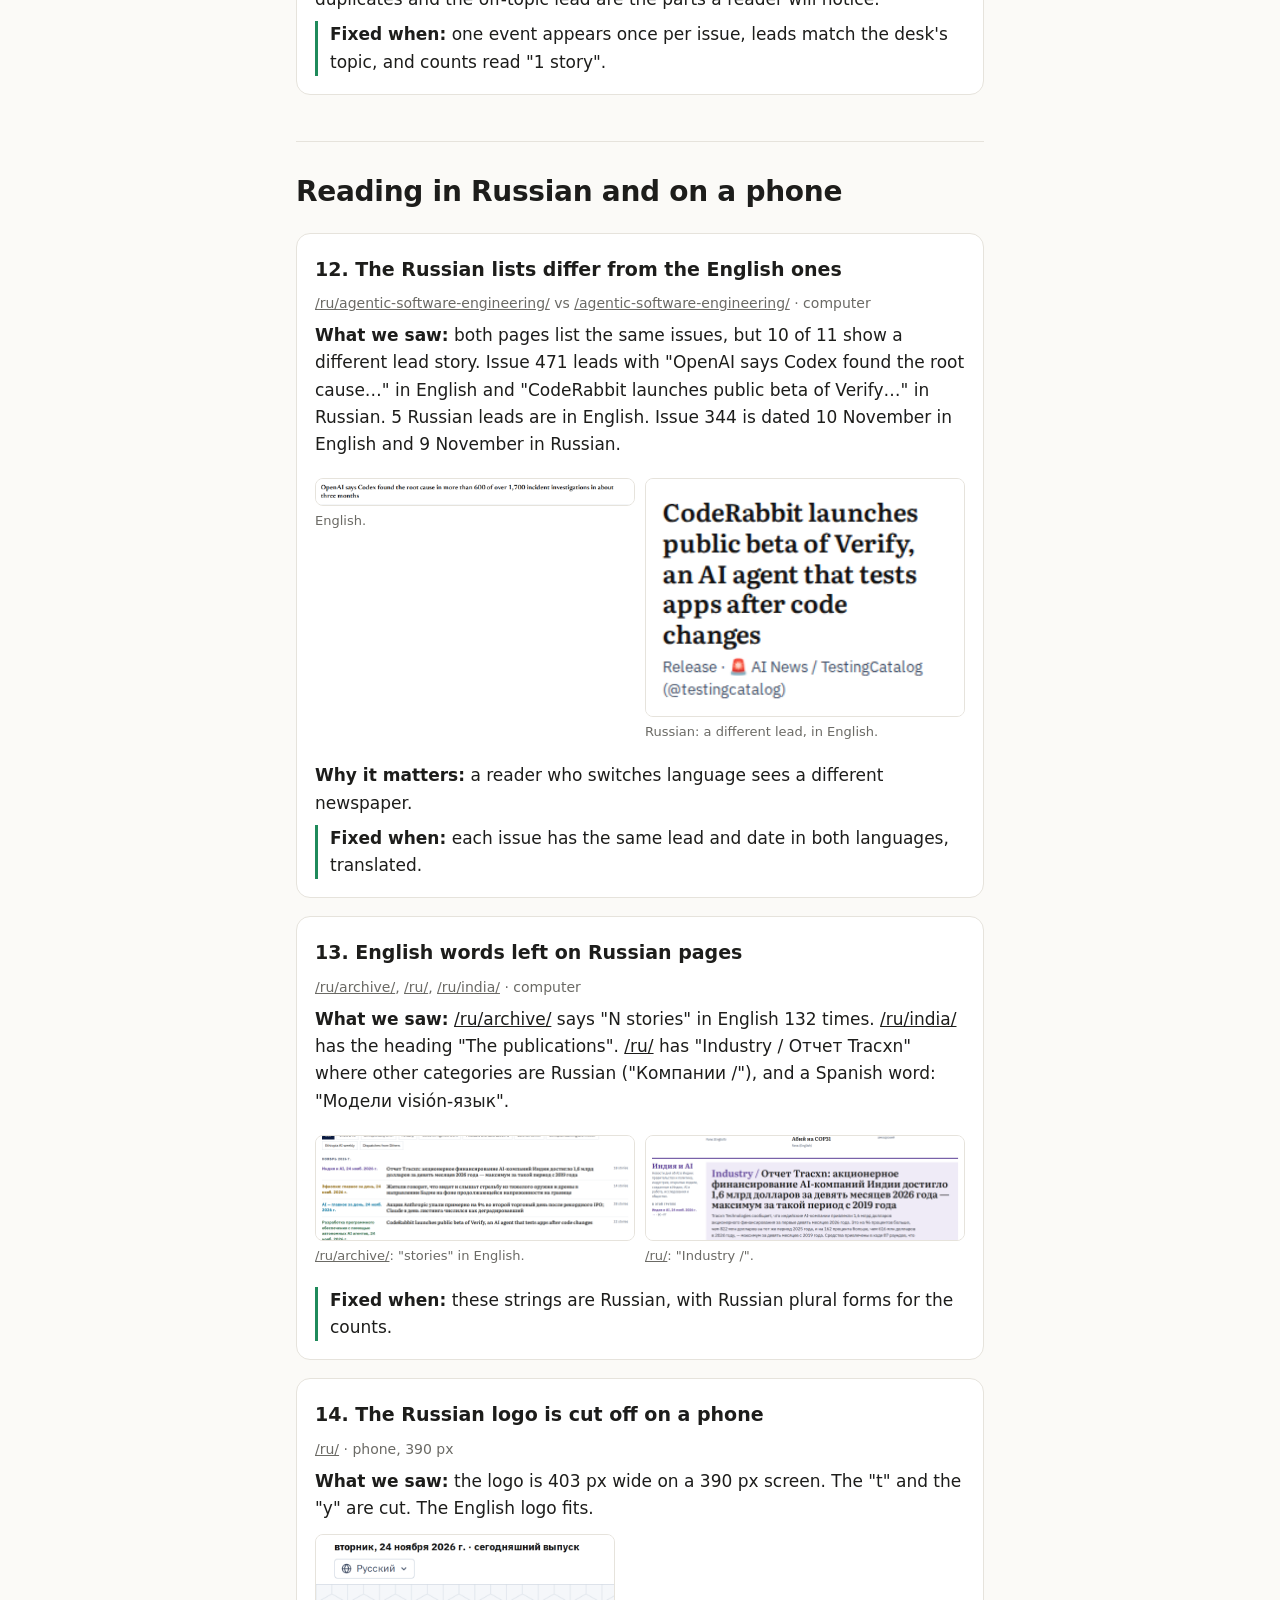
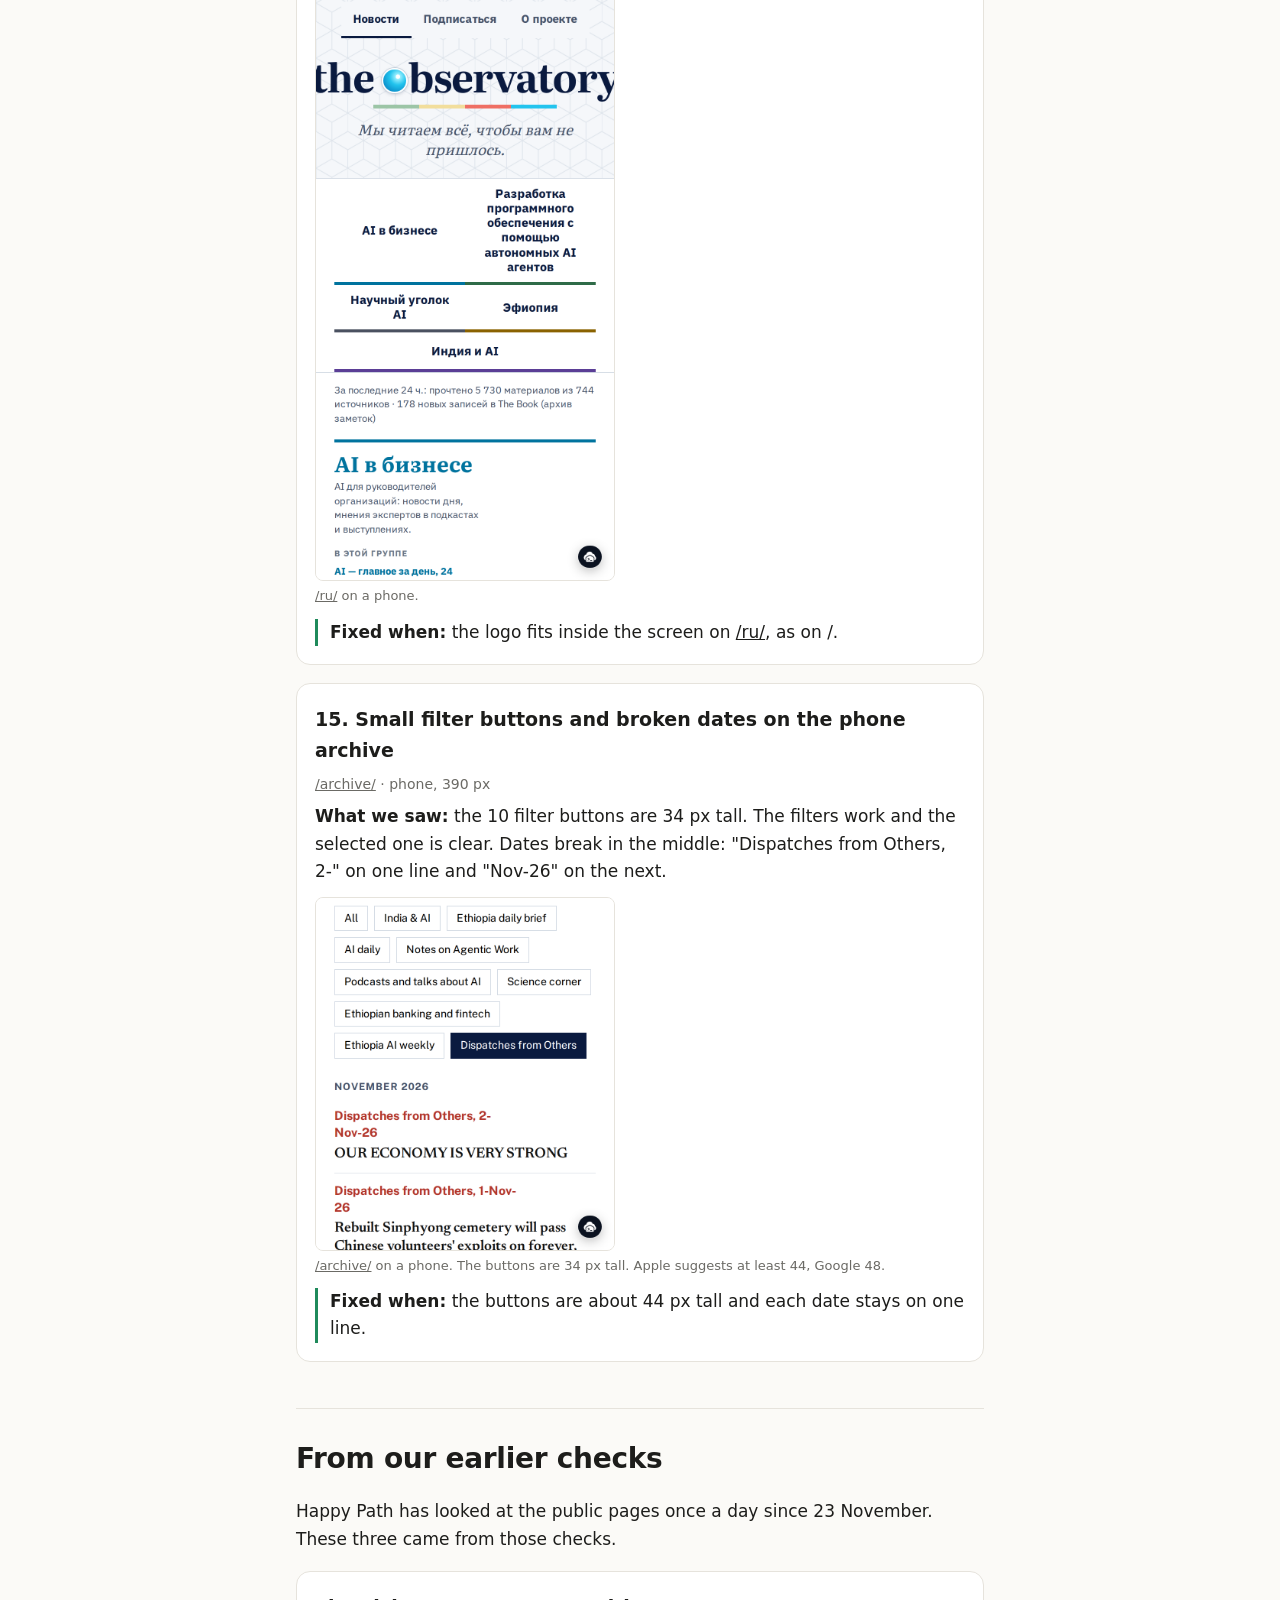
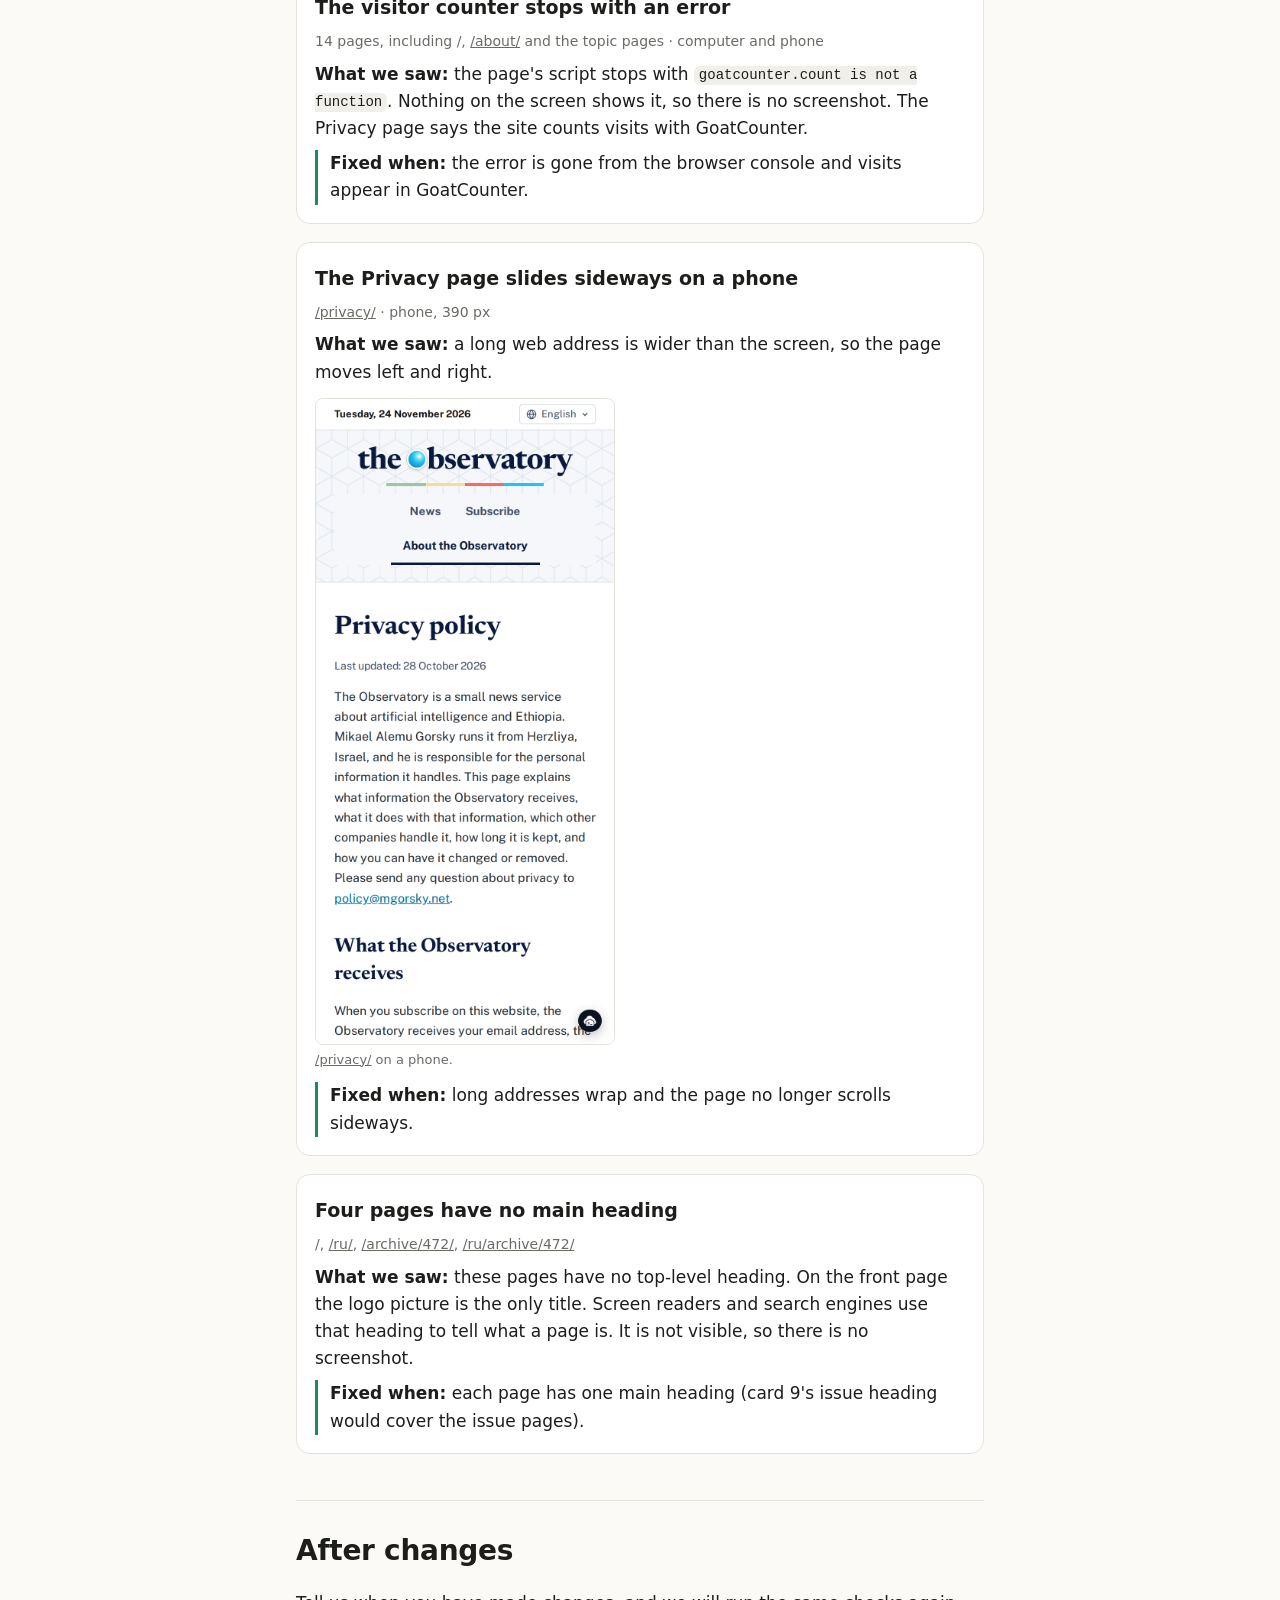
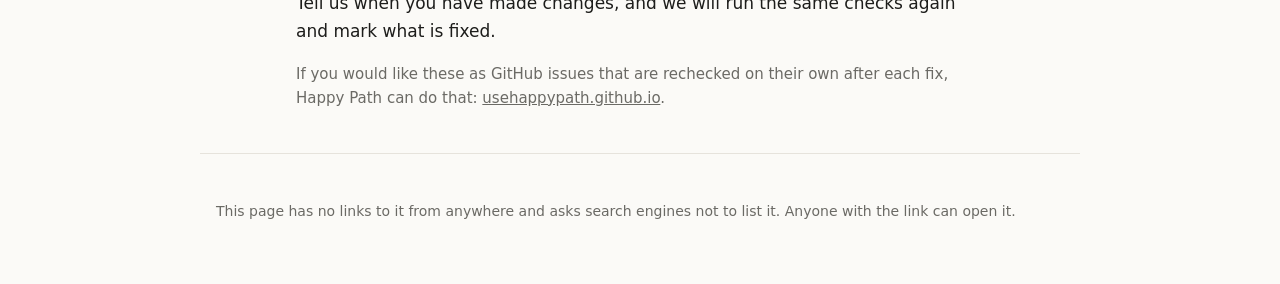
==== commit a7c0c7a9: "Observatory review: no vendor mentions, summary as section matching the sections below, icon theme t" ====
--- a/r/observatory-b27ccb/index.html
+++ b/r/observatory-b27ccb/index.html
@@ -5,7 +5,7 @@
 <meta name="viewport" content="width=device-width, initial-scale=1">
 <meta name="robots" content="noindex, nofollow">
 <title>The Observatory: a reader's review</title>
-<meta name="description" content="A read-only review of observatory.mgorsky.net on 24 November 2026, by Happy Path (Podway).">
+<meta name="description" content="A read-only review of observatory.mgorsky.net on 24 November 2026, by Happy Path.">
 <link rel="stylesheet" href="../../style.css">
 <style>
 .card{border:1px solid var(--line);border-radius:14px;padding:4px 18px 10px;margin:18px 0;background:var(--card)}
@@ -23,7 +23,7 @@
 .toc a{text-decoration:none}
 .toc li{margin:4px 0}
 .good{background:var(--code);border-radius:12px;padding:6px 18px}
-.sum{background:var(--card);border:1px solid var(--line);border-radius:16px;padding:6px 18px 16px;margin-top:8px}
+.sumx{background:var(--card);border:1px solid var(--line);border-radius:16px;padding:6px 18px 16px;margin-top:8px}
 .sum h2{font-size:22px;margin:14px 0 4px}
 .sum .sub{color:var(--muted);font-size:15px;margin:0 0 14px}
 .journey{position:relative;padding-left:28px}
@@ -31,14 +31,14 @@
 .step{position:relative;margin:0 0 14px}
 .pin{position:absolute;left:-28px;top:1px;width:22px;height:22px;border-radius:50%;display:grid;place-items:center;font:700 11px system-ui;color:#fff;background:var(--md)}
 .pin.ok{background:var(--ok)}.pin.hi{background:var(--hi)}
-.st{font-weight:700;font-size:16px}.sd{font-size:14px;color:var(--muted)}
+.st{font-weight:700;font-size:16px;color:inherit;text-decoration:none;display:inline-block}.st:after{content:" ↓";color:var(--muted);font-weight:400}.sd{font-size:14px;color:var(--muted)}
 .chips{display:flex;flex-wrap:wrap;gap:6px;margin-top:6px}
 .chip{font-size:13.5px;border-radius:999px;padding:0 12px;min-height:44px;display:inline-flex;align-items:center;border:1.5px solid var(--line);background:var(--bg);text-decoration:none;color:inherit}
 .chip.hi{border-color:var(--hi);color:var(--hi);font-weight:600}.chip.md{border-color:var(--md)}
 .legend{display:flex;gap:14px;flex-wrap:wrap;font-size:12.5px;color:var(--muted);margin:6px 0 0}
 .legend i{display:inline-block;width:12px;height:12px;border-radius:999px;border:1.5px solid var(--line);vertical-align:-2px;margin-right:5px}
 .legend .lhi{border-color:var(--hi)}.legend .lmd{border-color:var(--md)}
-.first{margin:14px 0 0;padding-top:12px;border-top:1px solid var(--line);font-size:15px}
+.first{margin:16px 0 0;font-size:15px}
 .first a{font-weight:600}
 :root{--hi:#dc2626;--md:#d97706;--ok:#15803d}
 @media (prefers-color-scheme:dark){:root{--hi:#f87171;--md:#fbbf24;--ok:#4ade80}}
@@ -46,7 +46,7 @@
 :root[data-theme="light"]{--bg:#fbfaf7;--fg:#1d1d1b;--muted:#6b6a65;--line:#e6e3dc;--card:#fff;--accent:#1f8a5b;--accent-fg:#fff;--code:#f1efe9;--hi:#dc2626;--md:#d97706;--ok:#15803d}
 :root[data-theme="dark"]{--bg:#141413;--fg:#ecebe6;--muted:#a3a19a;--line:#2d2c29;--card:#1c1c1a;--accent:#3cc48a;--accent-fg:#0d1f16;--code:#25241f;--hi:#f87171;--md:#fbbf24;--ok:#4ade80}
 .top{justify-content:space-between}
-.theme{min-height:44px;min-width:44px;border:1px solid var(--line);background:var(--card);color:var(--fg);border-radius:999px;padding:0 14px;font:500 14px system-ui;cursor:pointer;display:inline-flex;align-items:center;gap:6px}
+.theme{min-height:44px;min-width:44px;border:1px solid var(--line);background:var(--card);color:var(--fg);border-radius:999px;padding:0;cursor:pointer;display:inline-flex;align-items:center;justify-content:center}
 .how{font-size:14px;color:var(--muted);margin:14px 2px 0}
 .tap{font-size:13px;color:var(--muted);margin:0 0 14px}
 </style>
@@ -55,33 +55,30 @@
 <body>
 <header class="top">
   <span class="brand"><span class="dot"></span>Happy Path · site review</span>
-  <button class="theme" type="button" id="theme" aria-label="Switch light or dark theme"><span id="theme-l">Dark</span></button>
+  <button class="theme" type="button" id="theme" aria-label="Switch to dark theme"><svg id="i-moon" width="20" height="20" viewBox="0 0 24 24" fill="none" stroke="currentColor" stroke-width="2" stroke-linecap="round" stroke-linejoin="round" aria-hidden="true"><path d="M21 12.8A9 9 0 1 1 11.2 3a7 7 0 0 0 9.8 9.8z"/></svg><svg id="i-sun" width="20" height="20" viewBox="0 0 24 24" fill="none" stroke="currentColor" stroke-width="2" stroke-linecap="round" aria-hidden="true" style="display:none"><circle cx="12" cy="12" r="4"/><path d="M12 2v2M12 20v2M4.9 4.9l1.4 1.4M17.7 17.7l1.4 1.4M2 12h2M20 12h2M4.9 19.1l1.4-1.4M17.7 6.3l1.4-1.4"/></svg></button>
 </header>
 
 <main class="post">
 <section class="hero">
   <h1>The Observatory: a reader's review</h1>
-  <p class="meta">observatory.mgorsky.net · 24 November 2026 · by Happy Path (Podway)</p>
+  <p class="meta">observatory.mgorsky.net · 24 November 2026 · by Happy Path</p>
   <p class="lead">We read your site as a careful reader would. We only browsed and changed nothing.</p>
 </section>
 
 
-<section>
-  <div class="sum">
+<section id="stuck">
   <h2>Where a reader gets stuck</h2>
   <p class="tap">Tap a label for details.</p>
   <div class="journey">
-    <div class="step"><span class="pin ok">✓</span><div class="st">Read a story</div><div class="sd">We checked 9 stories against their sources. All 9 match, and all 9 links work.</div></div>
-    <div class="step"><span class="pin hi">5</span><div class="st">Check where it came from</div><div class="chips"><a class="chip hi" href="#c1">No source links</a><a class="chip md" href="#c3">“{labeled}” on About</a><a class="chip md" href="#c4">Counts too high</a><a class="chip md" href="#c5">IPO figures clash</a><a class="chip " href="#c2">Stake note missing</a></div></div>
-    <div class="step"><span class="pin">3</span><div class="st">Pick a newsletter</div><div class="chips"><a class="chip md" href="#c6">Two schedules</a><a class="chip md" href="#c7">No issue since 2 Nov</a><a class="chip " href="#c8">Missed days</a></div></div>
-    <div class="step"><span class="pin">3</span><div class="st">Look at past issues</div><div class="chips"><a class="chip md" href="#c11">Ethiopia weekly repeats</a><a class="chip " href="#c9">No date on issue</a><a class="chip " href="#c10">Old leads return</a></div></div>
-    <div class="step"><span class="pin">4</span><div class="st">Switch to Russian, use a phone</div><div class="chips"><a class="chip md" href="#c12">Different leads</a><a class="chip " href="#c13">English left in</a><a class="chip " href="#c14">Logo cut off</a><a class="chip " href="#c15">Small buttons</a></div></div>
-    <div class="step"><span class="pin">3</span><div class="st">Behind the scenes</div><div class="chips"><a class="chip md" href="#d1">Visitor counter error</a><a class="chip md" href="#d2">Privacy page slides</a><a class="chip " href="#d3">Missing headings</a></div></div>
+    <div class="step"><span class="pin hi">5</span><a class="st" href="#story">Checking a story</a><div class="sd">The summaries are right: 9 of 9 match their sources.</div><div class="chips"><a class="chip hi" href="#c1">No source links</a><a class="chip md" href="#c3">“{labeled}” on About</a><a class="chip md" href="#c4">Counts too high</a><a class="chip md" href="#c5">IPO figures clash</a><a class="chip " href="#c2">Stake note missing</a></div></div>
+    <div class="step"><span class="pin ">3</span><a class="st" href="#choose">Choosing a newsletter</a><div class="chips"><a class="chip md" href="#c6">Two schedules</a><a class="chip md" href="#c7">No issue since 2 Nov</a><a class="chip " href="#c8">Missed days</a></div></div>
+    <div class="step"><span class="pin ">3</span><a class="st" href="#past">Browsing past issues</a><div class="chips"><a class="chip md" href="#c11">Ethiopia weekly repeats</a><a class="chip " href="#c9">No date on issue</a><a class="chip " href="#c10">Old leads return</a></div></div>
+    <div class="step"><span class="pin ">4</span><a class="st" href="#ru">Reading in Russian and on a phone</a><div class="chips"><a class="chip md" href="#c12">Different leads</a><a class="chip " href="#c13">English left in</a><a class="chip " href="#c14">Logo cut off</a><a class="chip " href="#c15">Small buttons</a></div></div>
+    <div class="step"><span class="pin ">3</span><a class="st" href="#daily">From our earlier checks</a><div class="chips"><a class="chip md" href="#d1">Visitor counter error</a><a class="chip md" href="#d2">Privacy page slides</a><a class="chip " href="#d3">Missing headings</a></div></div>
   </div>
   <div class="legend"><span><i class="lhi"></i>hurts trust</span><span><i class="lmd"></i>confuses readers</span><span><i></i>small</span></div>
   <p class="first"><b>Fix these 3 first:</b> <a href="#c1">source links on issue pages</a>, <a href="#c3">the “{labeled}” placeholder</a>, <a href="#c4">the story counts</a>.</p>
-  </div>
-<p class="how">How we tested: 71 pages, computer and phone, English and Russian. Each problem showed up twice in a fresh browser. Not tested: sign-up, email, Telegram, keyboard use. The round "Made with Podway" badge in screenshots is ours.</p>
+  <p class="how">How we tested: 71 pages, computer and phone, English and Russian. Each problem showed up twice in a fresh browser. Not tested: sign-up, email, Telegram, keyboard use. The round badge in the corner of some screenshots is not part of any finding.</p>
 </section>
 
 <section id="story">
@@ -89,17 +86,17 @@
 
   <div class="card" id="c1">
     <h3>1. Issue pages have no links to the sources</h3>
-    <p class="where">Issue pages, e.g. /archive/472/ · computer and phone</p>
-    <p><span class="lbl">What we saw:</span> source names are plain text, such as "TechCrunch; also Bloomberg Technology". Story titles are not links. We counted the links in 8 issues from October and November: all 8 had none. The issue of 29 September has 80 links for 40 stories, and the Notes essay /archive/471/ has 48. Science corner papers have no link to the paper anywhere on the site.</p>
-    <figure><img src="img/no-links.png" alt="Issue 472: story titles and grey source names, none of them links"><figcaption>/archive/472/. "Reuters (Technology)" and "TechCrunch" are text, not links.</figcaption></figure>
+    <p class="where">Issue pages, e.g. <a href="https://observatory.mgorsky.net/archive/472/" target="_blank" rel="noopener">/archive/472/</a> · computer and phone</p>
+    <p><span class="lbl">What we saw:</span> source names are plain text, such as "TechCrunch; also Bloomberg Technology". Story titles are not links. We counted the links in 8 issues from October and November: all 8 had none. The issue of 29 September has 80 links for 40 stories, and the Notes essay <a href="https://observatory.mgorsky.net/archive/471/" target="_blank" rel="noopener">/archive/471/</a> has 48. Science corner papers have no link to the paper anywhere on the site.</p>
+    <figure><img src="img/no-links.png" alt="Issue 472: story titles and grey source names, none of them links"><figcaption><a href="https://observatory.mgorsky.net/archive/472/" target="_blank" rel="noopener">/archive/472/</a>. "Reuters (Technology)" and "TechCrunch" are text, not links.</figcaption></figure>
     <p><span class="lbl">Why it matters:</span> the Terms say "Every note links to its source, and you should read the source before you rely on a claim." On these pages a reader can't.</p>
-    <p class="fixed"><span class="lbl">Fixed when:</span> each story on an issue page links to its original, as /archive/6/ does. Each Science corner paper links to the paper.</p>
+    <p class="fixed"><span class="lbl">Fixed when:</span> each story on an issue page links to its original, as <a href="https://observatory.mgorsky.net/archive/6/" target="_blank" rel="noopener">/archive/6/</a> does. Each Science corner paper links to the paper.</p>
   </div>
 
   <div class="card" id="c2">
     <h3>2. A source line and an "author has a stake" note are missing</h3>
-    <p class="where">English front page and /ai-in-management/ · computer</p>
-    <p><span class="lbl">What we saw:</span> the story "Joanna Stern says Siri AI still fails basics on the HomeView despite Apple's Google partnership" has no source line. The next story follows at once. The Russian front page shows the line, and so does /archive/451/: "Bloomberg Tech · author has a stake: …".</p>
+    <p class="where">English front page and <a href="https://observatory.mgorsky.net/ai-in-management/" target="_blank" rel="noopener">/ai-in-management/</a> · computer</p>
+    <p><span class="lbl">What we saw:</span> the story "Joanna Stern says Siri AI still fails basics on the HomeView despite Apple's Google partnership" has no source line. The next story follows at once. The Russian front page shows the line, and so does <a href="https://observatory.mgorsky.net/archive/451/" target="_blank" rel="noopener">/archive/451/</a>: "Bloomberg Tech · author has a stake: …".</p>
     <div class="pair">
       <figure><img src="img/source-en.png" alt="English front page: the Joanna Stern story with no source line"><figcaption>English: no source line.</figcaption></figure>
       <figure><img src="img/source-ru.png" alt="Russian front page: the same story with 'Bloomberg Tech · у автора есть доля'"><figcaption>Russian: source and "у автора есть доля" (author has a stake).</figcaption></figure>
@@ -110,18 +107,18 @@
 
   <div class="card" id="c3">
     <h3>3. A placeholder instead of a number on the About page</h3>
-    <p class="where">/about/ and /ru/about/ · computer and phone</p>
+    <p class="where"><a href="https://observatory.mgorsky.net/about/" target="_blank" rel="noopener">/about/</a> and <a href="https://observatory.mgorsky.net/ru/about/" target="_blank" rel="noopener">/ru/about/</a> · computer and phone</p>
     <p><span class="lbl">What we saw:</span> in step "05 · Checking / The credibility check", the big number is the literal text "{labeled}", followed by "of 1,170 notes this week passed with a label stating their origin". Every other step shows a number.</p>
-    <figure><img src="img/placeholder.png" alt="About page: The credibility check card shows {labeled}"><figcaption>/about/. The other cards show 1, 11 and 8,282.</figcaption></figure>
+    <figure><img src="img/placeholder.png" alt="About page: The credibility check card shows {labeled}"><figcaption><a href="https://observatory.mgorsky.net/about/" target="_blank" rel="noopener">/about/</a>. The other cards show 1, 11 and 8,282.</figcaption></figure>
     <p><span class="lbl">Why it matters:</span> it sits on the page that explains how the site checks its facts.</p>
-    <p class="fixed"><span class="lbl">Fixed when:</span> the card shows a number, or the card hides its number when the value is missing. Same on /ru/about/.</p>
+    <p class="fixed"><span class="lbl">Fixed when:</span> the card shows a number, or the card hides its number when the value is missing. Same on <a href="https://observatory.mgorsky.net/ru/about/" target="_blank" rel="noopener">/ru/about/</a>.</p>
   </div>
 
   <div class="card" id="c4">
     <h3>4. Story counts are higher than the stories shown</h3>
-    <p class="where">/archive/ and the group pages · computer</p>
+    <p class="where"><a href="https://observatory.mgorsky.net/archive/" target="_blank" rel="noopener">/archive/</a> and the group pages · computer</p>
     <p><span class="lbl">What we saw:</span> in 5 of 8 issues we opened, the archive count was higher than the stories on the issue page. "37 stories" (AI daily, 22 Nov) opens 20. "28 stories" (24 Nov) opens 20. "23 stories" opens 20. "18 stories" (India &amp; AI, 24 Nov) opens 12. "14 stories" (Ethiopia daily brief, 24 Nov) opens 12. Three other issues matched. Our guess is that issue pages stop at 20 or 12, but we did not confirm that.</p>
-    <figure><img src="img/counts.png" alt="Archive list: AI daily, 22-Nov-26 shows 37 stories"><figcaption>/archive/: "AI daily, 22-Nov-26 … 37 stories". The issue page shows 20.</figcaption></figure>
+    <figure><img src="img/counts.png" alt="Archive list: AI daily, 22-Nov-26 shows 37 stories"><figcaption><a href="https://observatory.mgorsky.net/archive/" target="_blank" rel="noopener">/archive/</a>: "AI daily, 22-Nov-26 … 37 stories". The issue page shows 20.</figcaption></figure>
     <p><span class="lbl">Why it matters:</span> a reader who counts will find 17 stories missing.</p>
     <p class="fixed"><span class="lbl">Fixed when:</span> each count equals the stories on its issue page, or the issue page lists the rest.</p>
   </div>
@@ -144,8 +141,8 @@
 
   <div class="card" id="c6">
     <h3>6. "Notes on Agentic Work" has two schedules</h3>
-    <p class="where">Group page, /subscribe/, front page, /ru/ · computer</p>
-    <p><span class="lbl">What we saw:</span> "Notes on Agentic Work · Mon, Wed, 18:00", and on the next line "a dense letter every Tuesday and Thursday". The front page says "Mon, Wed", /ru/ says "пн, ср". The latest issue is dated Tuesday, 24 November 2026.</p>
+    <p class="where">Group page, <a href="https://observatory.mgorsky.net/subscribe/" target="_blank" rel="noopener">/subscribe/</a>, front page, <a href="https://observatory.mgorsky.net/ru/" target="_blank" rel="noopener">/ru/</a> · computer</p>
+    <p><span class="lbl">What we saw:</span> "Notes on Agentic Work · Mon, Wed, 18:00", and on the next line "a dense letter every Tuesday and Thursday". The front page says "Mon, Wed", <a href="https://observatory.mgorsky.net/ru/" target="_blank" rel="noopener">/ru/</a> says "пн, ср". The latest issue is dated Tuesday, 24 November 2026.</p>
     <figure><img src="img/schedule.png" alt="Schedule 'Mon, Wed, 18:00' above a description saying 'every Tuesday and Thursday'"><figcaption>The schedule and the description, one line apart.</figcaption></figure>
     <p><span class="lbl">Why it matters:</span> a subscriber picks a delivery hour and needs to know the days.</p>
     <p class="fixed"><span class="lbl">Fixed when:</span> one schedule appears everywhere and matches the days issues go out.</p>
@@ -153,21 +150,21 @@
 
   <div class="card" id="c7">
     <h3>7. "Dispatches from Others" is offered, but its last issue was 2 November</h3>
-    <p class="where">/subscribe/ and /archive/ · computer and phone</p>
-    <p><span class="lbl">What we saw:</span> /subscribe/ offers "Interesting Politics · Dispatches from Others … Sun–Fri". In the archive, its newest issue is "Dispatches from Others, 2-Nov-26", 22 days before this review. Every other daily has an issue on 24 November. /about/ counts "four desks" including Interesting Politics, but it has no page or menu entry.</p>
-    <div class="pair">
-      <figure><img src="img/dispatches.png" alt="Subscribe page offering Dispatches from Others, Sun–Fri"><figcaption>/subscribe/: offered Sunday to Friday.</figcaption></figure>
-      <figure class="narrow"><img src="img/dispatches-archive.png" alt="Archive filtered to Dispatches from Others, newest issue 2-Nov-26"><figcaption>/archive/ on a phone, filtered: newest issue 2 Nov.</figcaption></figure>
+    <p class="where"><a href="https://observatory.mgorsky.net/subscribe/" target="_blank" rel="noopener">/subscribe/</a> and <a href="https://observatory.mgorsky.net/archive/" target="_blank" rel="noopener">/archive/</a> · computer and phone</p>
+    <p><span class="lbl">What we saw:</span> <a href="https://observatory.mgorsky.net/subscribe/" target="_blank" rel="noopener">/subscribe/</a> offers "Interesting Politics · Dispatches from Others … Sun–Fri". In the archive, its newest issue is "Dispatches from Others, 2-Nov-26", 22 days before this review. Every other daily has an issue on 24 November. <a href="https://observatory.mgorsky.net/about/" target="_blank" rel="noopener">/about/</a> counts "four desks" including Interesting Politics, but it has no page or menu entry.</p>
+    <div class="pair">
+      <figure><img src="img/dispatches.png" alt="Subscribe page offering Dispatches from Others, Sun–Fri"><figcaption><a href="https://observatory.mgorsky.net/subscribe/" target="_blank" rel="noopener">/subscribe/</a>: offered Sunday to Friday.</figcaption></figure>
+      <figure class="narrow"><img src="img/dispatches-archive.png" alt="Archive filtered to Dispatches from Others, newest issue 2-Nov-26"><figcaption><a href="https://observatory.mgorsky.net/archive/" target="_blank" rel="noopener">/archive/</a> on a phone, filtered: newest issue 2 Nov.</figcaption></figure>
     </div>
     <p><span class="lbl">Why it matters:</span> we did not subscribe, so we can't say whether it still sends. A reader sees an offer with no recent issue to look at.</p>
-    <p class="fixed"><span class="lbl">Fixed when:</span> it shows new issues again, or it is marked paused, or it leaves /subscribe/.</p>
+    <p class="fixed"><span class="lbl">Fixed when:</span> it shows new issues again, or it is marked paused, or it leaves <a href="https://observatory.mgorsky.net/subscribe/" target="_blank" rel="noopener">/subscribe/</a>.</p>
   </div>
 
   <div class="card" id="c8">
     <h3>8. Some days are off the stated schedule</h3>
-    <p class="where">/archive/ · computer</p>
+    <p class="where"><a href="https://observatory.mgorsky.net/archive/" target="_blank" rel="noopener">/archive/</a> · computer</p>
     <p><span class="lbl">What we saw:</span> Science corner and Ethiopian banking and fintech are listed for Friday. Both have issues on Wednesday 28 October and Friday 30 October, and Science corner has none on Friday 6 November. AI daily and the Ethiopia daily brief ("Sun–Fri") go from 5 November to 8 November with no issue on Friday 6 November. The archive does not mention the gap.</p>
-    <figure><img src="img/schedule-gap.png" alt="Archive list including Science corner, 28-Oct-26"><figcaption>/archive/: a "Friday" publication on Wednesday 28 October.</figcaption></figure>
+    <figure><img src="img/schedule-gap.png" alt="Archive list including Science corner, 28-Oct-26"><figcaption><a href="https://observatory.mgorsky.net/archive/" target="_blank" rel="noopener">/archive/</a>: a "Friday" publication on Wednesday 28 October.</figcaption></figure>
     <p><span class="lbl">Why it matters:</span> readers who rely on the schedule notice a missing day.</p>
     <p class="fixed"><span class="lbl">Fixed when:</span> issues follow the stated days, or the archive notes a missed day.</p>
   </div>
@@ -178,20 +175,20 @@
 
   <div class="card" id="c9">
     <h3>9. An issue page doesn't say which issue it is</h3>
-    <p class="where">Issue pages, e.g. /archive/264/ · computer and phone</p>
+    <p class="where">Issue pages, e.g. <a href="https://observatory.mgorsky.net/archive/264/" target="_blank" rel="noopener">/archive/264/</a> · computer and phone</p>
     <p><span class="lbl">What we saw:</span> on 11 of 12 issue pages, the page starts with "← The archive" and the group name. The issue's name and date ("Ethiopia daily brief, 29-Oct-26") are only in the browser tab. The only date on the page is the header, "Tuesday, 24 November 2026". There is no link to the previous or next issue.</p>
-    <figure><img src="img/issue-top.png" alt="An October issue page whose only visible date is Tuesday, 24 November 2026"><figcaption>/archive/264/, an October issue. The only date shown is today's.</figcaption></figure>
+    <figure><img src="img/issue-top.png" alt="An October issue page whose only visible date is Tuesday, 24 November 2026"><figcaption><a href="https://observatory.mgorsky.net/archive/264/" target="_blank" rel="noopener">/archive/264/</a>, an October issue. The only date shown is today's.</figcaption></figure>
     <p><span class="lbl">Why it matters:</span> an old issue reads as today's news.</p>
     <p class="fixed"><span class="lbl">Fixed when:</span> each issue starts with its name and date, with previous and next links. That heading would also give these pages the main heading they lack (see the last section).</p>
   </div>
 
   <div class="card" id="c10">
     <h3>10. Old leads come back, and Science corner entries look the same</h3>
-    <p class="where">/ethiopia/, /ai-science-corner/, /archive/ · computer</p>
+    <p class="where"><a href="https://observatory.mgorsky.net/ethiopia/" target="_blank" rel="noopener">/ethiopia/</a>, <a href="https://observatory.mgorsky.net/ai-science-corner/" target="_blank" rel="noopener">/ai-science-corner/</a>, <a href="https://observatory.mgorsky.net/archive/" target="_blank" rel="noopener">/archive/</a> · computer</p>
     <p><span class="lbl">What we saw:</span> "Awash Bank applies for Djibouti banking licence" leads the Ethiopia daily brief on 2 November and Ethiopian banking and fintech on 13 November. "National Bank of Ethiopia issues Directive No. FS/01/2026" leads the brief on 18 November and banking on 20 November. Two more leads repeat between AI daily and Podcasts on the same day. All 8 Science corner issues show the same line: "Research papers of the week on AI and the fields around it…".</p>
     <div class="pair">
-      <figure><img src="img/old-lead.png" alt="Ethiopia page listing the Awash Bank story as a lead"><figcaption>/ethiopia/: the Awash Bank lead.</figcaption></figure>
-      <figure class="narrow"><img src="img/science-archive.png" alt="Science corner issues in the archive, all with the same summary"><figcaption>/archive/ filtered to Science corner on a phone.</figcaption></figure>
+      <figure><img src="img/old-lead.png" alt="Ethiopia page listing the Awash Bank story as a lead"><figcaption><a href="https://observatory.mgorsky.net/ethiopia/" target="_blank" rel="noopener">/ethiopia/</a>: the Awash Bank lead.</figcaption></figure>
+      <figure class="narrow"><img src="img/science-archive.png" alt="Science corner issues in the archive, all with the same summary"><figcaption><a href="https://observatory.mgorsky.net/archive/" target="_blank" rel="noopener">/archive/</a> filtered to Science corner on a phone.</figcaption></figure>
     </div>
     <p><span class="lbl">Why it matters:</span> a repeat reads as new news, and identical entries can't be told apart.</p>
     <p class="fixed"><span class="lbl">Fixed when:</span> a repeat lead is marked ("first reported 2 Nov") or skipped, and each Science corner entry shows its top paper.</p>
@@ -199,9 +196,9 @@
 
   <div class="card" id="c11">
     <h3>11. The Ethiopia AI weekly is short and repeats itself</h3>
-    <p class="where">/archive/169/ and the Ethiopia AI weekly issues · computer</p>
-    <p><span class="lbl">What we saw:</span> 3 of its last 4 issues have 1 to 3 stories ("1 stories" on 11 Nov). In /archive/169/, one event appears twice: "Ethiopia Seeks Partner Support for AI Institutions at Bangkok Roundtable" (Tigist Fisseha) and "Ethiopia Joins AI Roundtable at IMF and World Bank Meetings" (Tiguist Fisseha), the same person spelled two ways. A recent lead is about a blockchain AI hub (OpenGradient), not Ethiopia.</p>
-    <figure><img src="img/ethiopia-dup.png" alt="Issue 169 with two stories about the same roundtable"><figcaption>/archive/169/: the same roundtable told twice.</figcaption></figure>
+    <p class="where"><a href="https://observatory.mgorsky.net/archive/169/" target="_blank" rel="noopener">/archive/169/</a> and the Ethiopia AI weekly issues · computer</p>
+    <p><span class="lbl">What we saw:</span> 3 of its last 4 issues have 1 to 3 stories ("1 stories" on 11 Nov). In <a href="https://observatory.mgorsky.net/archive/169/" target="_blank" rel="noopener">/archive/169/</a>, one event appears twice: "Ethiopia Seeks Partner Support for AI Institutions at Bangkok Roundtable" (Tigist Fisseha) and "Ethiopia Joins AI Roundtable at IMF and World Bank Meetings" (Tiguist Fisseha), the same person spelled two ways. A recent lead is about a blockchain AI hub (OpenGradient), not Ethiopia.</p>
+    <figure><img src="img/ethiopia-dup.png" alt="Issue 169 with two stories about the same roundtable"><figcaption><a href="https://observatory.mgorsky.net/archive/169/" target="_blank" rel="noopener">/archive/169/</a>: the same roundtable told twice.</figcaption></figure>
     <p><span class="lbl">Why it matters:</span> how many stories a weekly should have is your call. The duplicates and the off-topic lead are the parts a reader will notice.</p>
     <p class="fixed"><span class="lbl">Fixed when:</span> one event appears once per issue, leads match the desk's topic, and counts read "1 story".</p>
   </div>
@@ -212,7 +209,7 @@
 
   <div class="card" id="c12">
     <h3>12. The Russian lists differ from the English ones</h3>
-    <p class="where">/ru/agentic-software-engineering/ vs /agentic-software-engineering/ · computer</p>
+    <p class="where"><a href="https://observatory.mgorsky.net/ru/agentic-software-engineering/" target="_blank" rel="noopener">/ru/agentic-software-engineering/</a> vs <a href="https://observatory.mgorsky.net/agentic-software-engineering/" target="_blank" rel="noopener">/agentic-software-engineering/</a> · computer</p>
     <p><span class="lbl">What we saw:</span> both pages list the same issues, but 10 of 11 show a different lead story. Issue 471 leads with "OpenAI says Codex found the root cause…" in English and "CodeRabbit launches public beta of Verify…" in Russian. 5 Russian leads are in English. Issue 344 is dated 10 November in English and 9 November in Russian.</p>
     <div class="pair">
       <figure><img src="img/en-agentic.png" alt="English group page, issue 471 led by the OpenAI Codex story"><figcaption>English.</figcaption></figure>
@@ -224,28 +221,28 @@
 
   <div class="card" id="c13">
     <h3>13. English words left on Russian pages</h3>
-    <p class="where">/ru/archive/, /ru/, /ru/india/ · computer</p>
-    <p><span class="lbl">What we saw:</span> /ru/archive/ says "N stories" in English 132 times. /ru/india/ has the heading "The publications". /ru/ has "Industry / Отчет Tracxn" where other categories are Russian ("Компании /"), and a Spanish word: "Модели visión-язык".</p>
-    <div class="pair">
-      <figure><img src="img/ru-stories.png" alt="Russian archive with counts in English"><figcaption>/ru/archive/: "stories" in English.</figcaption></figure>
-      <figure><img src="img/ru-industry.png" alt="Russian front page with an English category label Industry"><figcaption>/ru/: "Industry /".</figcaption></figure>
+    <p class="where"><a href="https://observatory.mgorsky.net/ru/archive/" target="_blank" rel="noopener">/ru/archive/</a>, <a href="https://observatory.mgorsky.net/ru/" target="_blank" rel="noopener">/ru/</a>, <a href="https://observatory.mgorsky.net/ru/india/" target="_blank" rel="noopener">/ru/india/</a> · computer</p>
+    <p><span class="lbl">What we saw:</span> <a href="https://observatory.mgorsky.net/ru/archive/" target="_blank" rel="noopener">/ru/archive/</a> says "N stories" in English 132 times. <a href="https://observatory.mgorsky.net/ru/india/" target="_blank" rel="noopener">/ru/india/</a> has the heading "The publications". <a href="https://observatory.mgorsky.net/ru/" target="_blank" rel="noopener">/ru/</a> has "Industry / Отчет Tracxn" where other categories are Russian ("Компании /"), and a Spanish word: "Модели visión-язык".</p>
+    <div class="pair">
+      <figure><img src="img/ru-stories.png" alt="Russian archive with counts in English"><figcaption><a href="https://observatory.mgorsky.net/ru/archive/" target="_blank" rel="noopener">/ru/archive/</a>: "stories" in English.</figcaption></figure>
+      <figure><img src="img/ru-industry.png" alt="Russian front page with an English category label Industry"><figcaption><a href="https://observatory.mgorsky.net/ru/" target="_blank" rel="noopener">/ru/</a>: "Industry /".</figcaption></figure>
     </div>
     <p class="fixed"><span class="lbl">Fixed when:</span> these strings are Russian, with Russian plural forms for the counts.</p>
   </div>
 
   <div class="card" id="c14">
     <h3>14. The Russian logo is cut off on a phone</h3>
-    <p class="where">/ru/ · phone, 390 px</p>
+    <p class="where"><a href="https://observatory.mgorsky.net/ru/" target="_blank" rel="noopener">/ru/</a> · phone, 390 px</p>
     <p><span class="lbl">What we saw:</span> the logo is 403 px wide on a 390 px screen. The "t" and the "y" are cut. The English logo fits.</p>
-    <figure class="narrow"><img src="img/ru-phone.png" alt="Russian front page on a phone with the logo cut at both edges"><figcaption>/ru/ on a phone.</figcaption></figure>
-    <p class="fixed"><span class="lbl">Fixed when:</span> the logo fits inside the screen on /ru/, as on /.</p>
+    <figure class="narrow"><img src="img/ru-phone.png" alt="Russian front page on a phone with the logo cut at both edges"><figcaption><a href="https://observatory.mgorsky.net/ru/" target="_blank" rel="noopener">/ru/</a> on a phone.</figcaption></figure>
+    <p class="fixed"><span class="lbl">Fixed when:</span> the logo fits inside the screen on <a href="https://observatory.mgorsky.net/ru/" target="_blank" rel="noopener">/ru/</a>, as on /.</p>
   </div>
 
   <div class="card" id="c15">
     <h3>15. Small filter buttons and broken dates on the phone archive</h3>
-    <p class="where">/archive/ · phone, 390 px</p>
+    <p class="where"><a href="https://observatory.mgorsky.net/archive/" target="_blank" rel="noopener">/archive/</a> · phone, 390 px</p>
     <p><span class="lbl">What we saw:</span> the 10 filter buttons are 34 px tall. The filters work and the selected one is clear. Dates break in the middle: "Dispatches from Others, 2-" on one line and "Nov-26" on the next.</p>
-    <figure class="narrow"><img src="img/taps.png" alt="Phone archive with filter buttons and a date split across two lines"><figcaption>/archive/ on a phone. The buttons are 34 px tall. Apple suggests at least 44, Google 48.</figcaption></figure>
+    <figure class="narrow"><img src="img/taps.png" alt="Phone archive with filter buttons and a date split across two lines"><figcaption><a href="https://observatory.mgorsky.net/archive/" target="_blank" rel="noopener">/archive/</a> on a phone. The buttons are 34 px tall. Apple suggests at least 44, Google 48.</figcaption></figure>
     <p class="fixed"><span class="lbl">Fixed when:</span> the buttons are about 44 px tall and each date stays on one line.</p>
   </div>
 </section>
@@ -256,22 +253,22 @@
 
   <div class="card" id="d1">
     <h3>The visitor counter stops with an error</h3>
-    <p class="where">14 pages, including /, /about/ and the topic pages · computer and phone</p>
+    <p class="where">14 pages, including /, <a href="https://observatory.mgorsky.net/about/" target="_blank" rel="noopener">/about/</a> and the topic pages · computer and phone</p>
     <p><span class="lbl">What we saw:</span> the page's script stops with <code>goatcounter.count is not a function</code>. Nothing on the screen shows it, so there is no screenshot. The Privacy page says the site counts visits with GoatCounter.</p>
     <p class="fixed"><span class="lbl">Fixed when:</span> the error is gone from the browser console and visits appear in GoatCounter.</p>
   </div>
 
   <div class="card" id="d2">
     <h3>The Privacy page slides sideways on a phone</h3>
-    <p class="where">/privacy/ · phone, 390 px</p>
+    <p class="where"><a href="https://observatory.mgorsky.net/privacy/" target="_blank" rel="noopener">/privacy/</a> · phone, 390 px</p>
     <p><span class="lbl">What we saw:</span> a long web address is wider than the screen, so the page moves left and right.</p>
-    <figure class="narrow"><img src="img/privacy.png" alt="Privacy page on a phone"><figcaption>/privacy/ on a phone.</figcaption></figure>
+    <figure class="narrow"><img src="img/privacy.png" alt="Privacy page on a phone"><figcaption><a href="https://observatory.mgorsky.net/privacy/" target="_blank" rel="noopener">/privacy/</a> on a phone.</figcaption></figure>
     <p class="fixed"><span class="lbl">Fixed when:</span> long addresses wrap and the page no longer scrolls sideways.</p>
   </div>
 
   <div class="card" id="d3">
     <h3>Four pages have no main heading</h3>
-    <p class="where">/, /ru/, /archive/472/, /ru/archive/472/</p>
+    <p class="where">/, <a href="https://observatory.mgorsky.net/ru/" target="_blank" rel="noopener">/ru/</a>, <a href="https://observatory.mgorsky.net/archive/472/" target="_blank" rel="noopener">/archive/472/</a>, <a href="https://observatory.mgorsky.net/ru/archive/472/" target="_blank" rel="noopener">/ru/archive/472/</a></p>
     <p><span class="lbl">What we saw:</span> these pages have no top-level heading. On the front page the logo picture is the only title. Screen readers and search engines use that heading to tell what a page is. It is not visible, so there is no screenshot.</p>
     <p class="fixed"><span class="lbl">Fixed when:</span> each page has one main heading (card 9's issue heading would cover the issue pages).</p>
   </div>
@@ -285,12 +282,12 @@
 </main>
 
 <footer>
-  <p>Happy Path is run by Podway. This page has no links to it from anywhere and asks search engines not to list it. Anyone with the link can open it.</p>
+  <p>This page has no links to it from anywhere and asks search engines not to list it. Anyone with the link can open it.</p>
 </footer>
 <script>
-(function(){var b=document.getElementById("theme"),l=document.getElementById("theme-l"),r=document.documentElement;
+(function(){var b=document.getElementById("theme"),r=document.documentElement;
 function cur(){return r.dataset.theme||(matchMedia("(prefers-color-scheme: dark)").matches?"dark":"light")}
-function lab(){l.textContent=cur()==="dark"?"Light":"Dark"}
+function lab(){var d=cur()==="dark";document.getElementById("i-moon").style.display=d?"none":"block";document.getElementById("i-sun").style.display=d?"block":"none";b.setAttribute("aria-label",d?"Switch to light theme":"Switch to dark theme")}
 b.addEventListener("click",function(){var n=cur()==="dark"?"light":"dark";r.dataset.theme=n;try{localStorage.setItem("hp-theme",n)}catch(e){}lab()});lab();})();
 </script>
 </body>
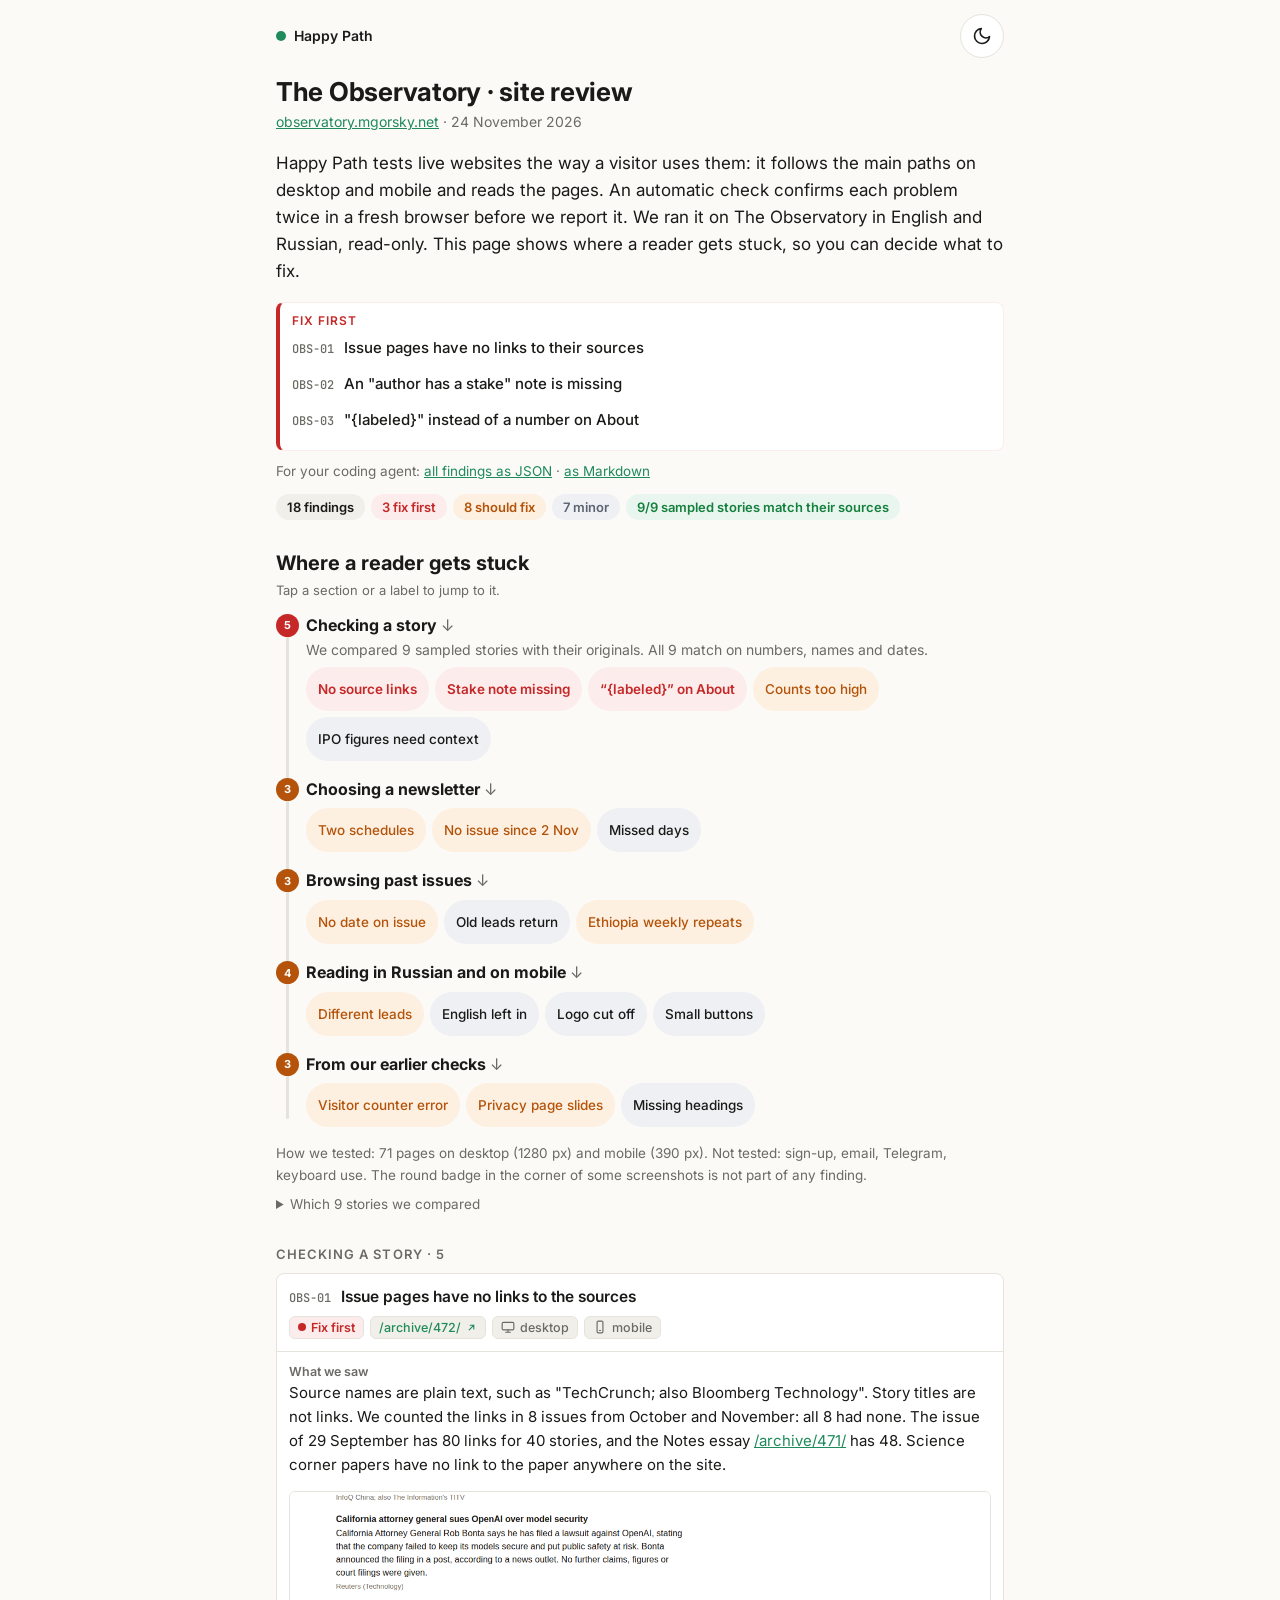
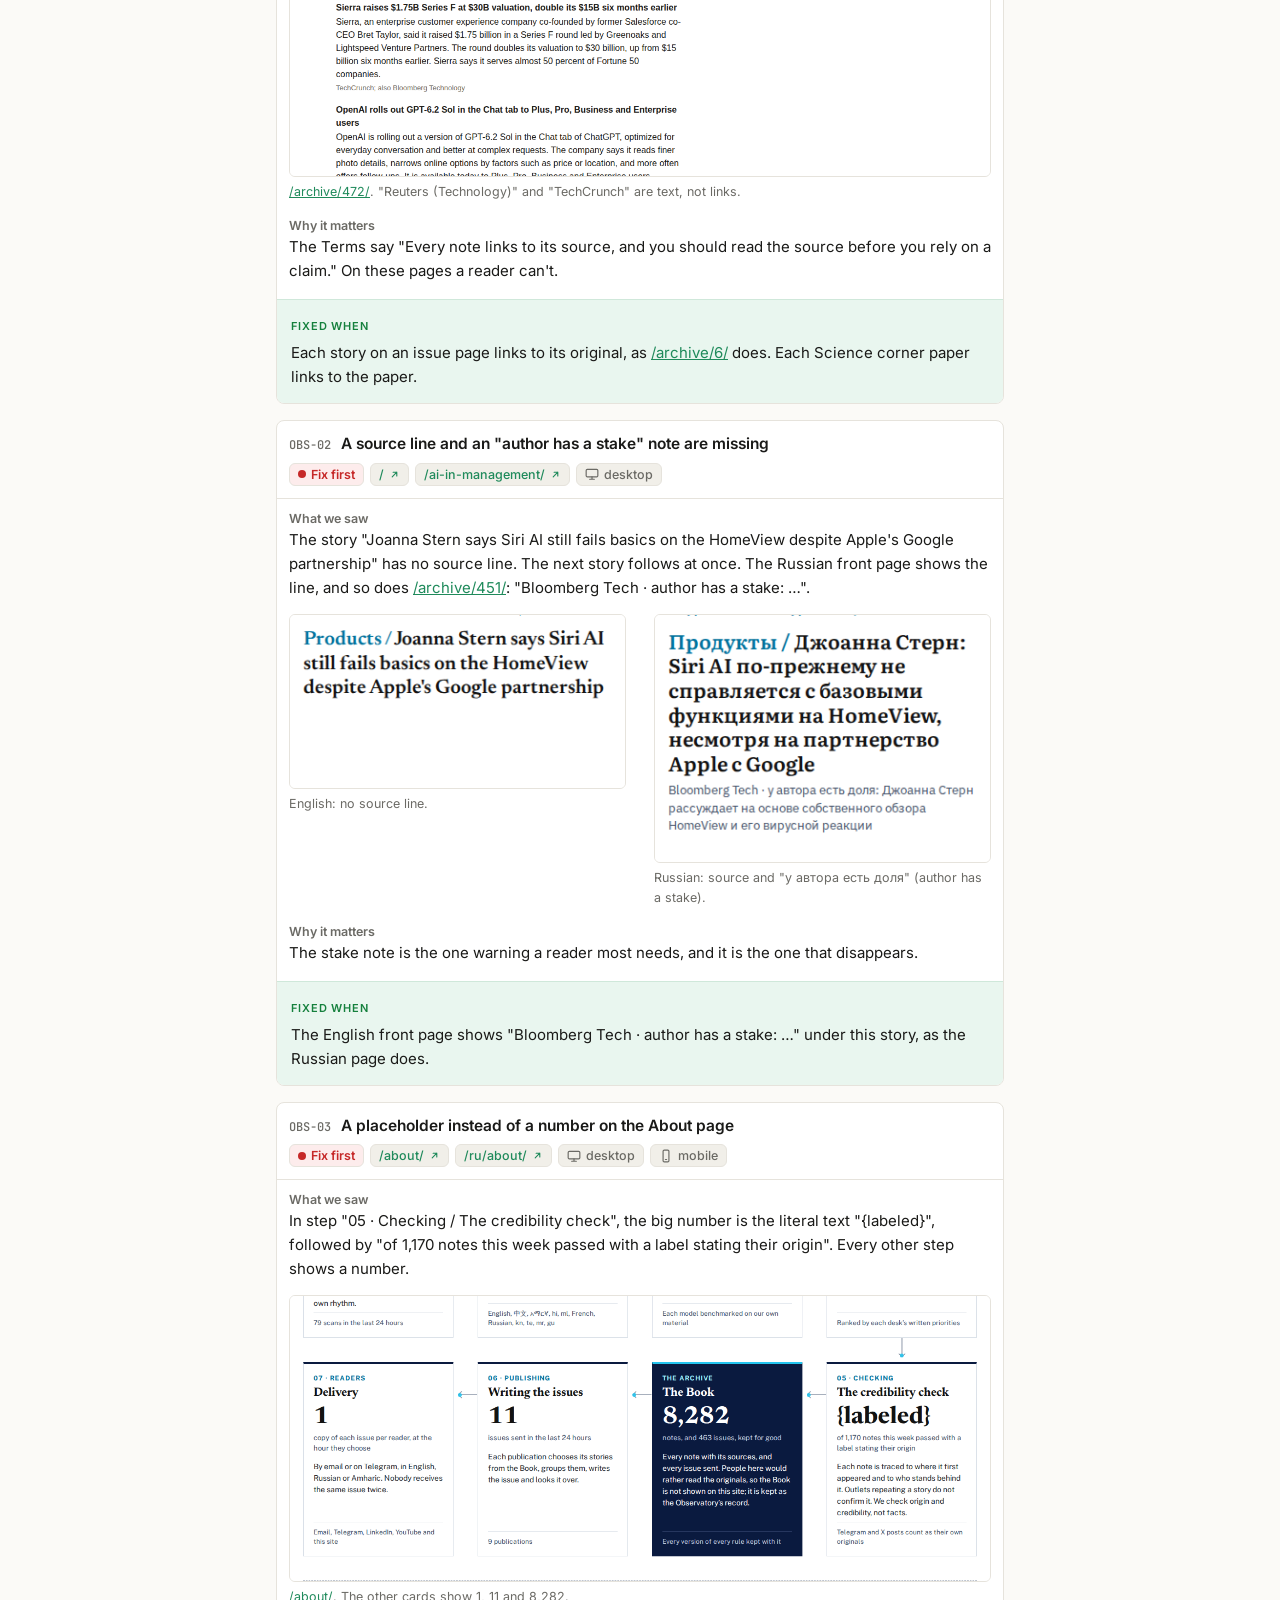
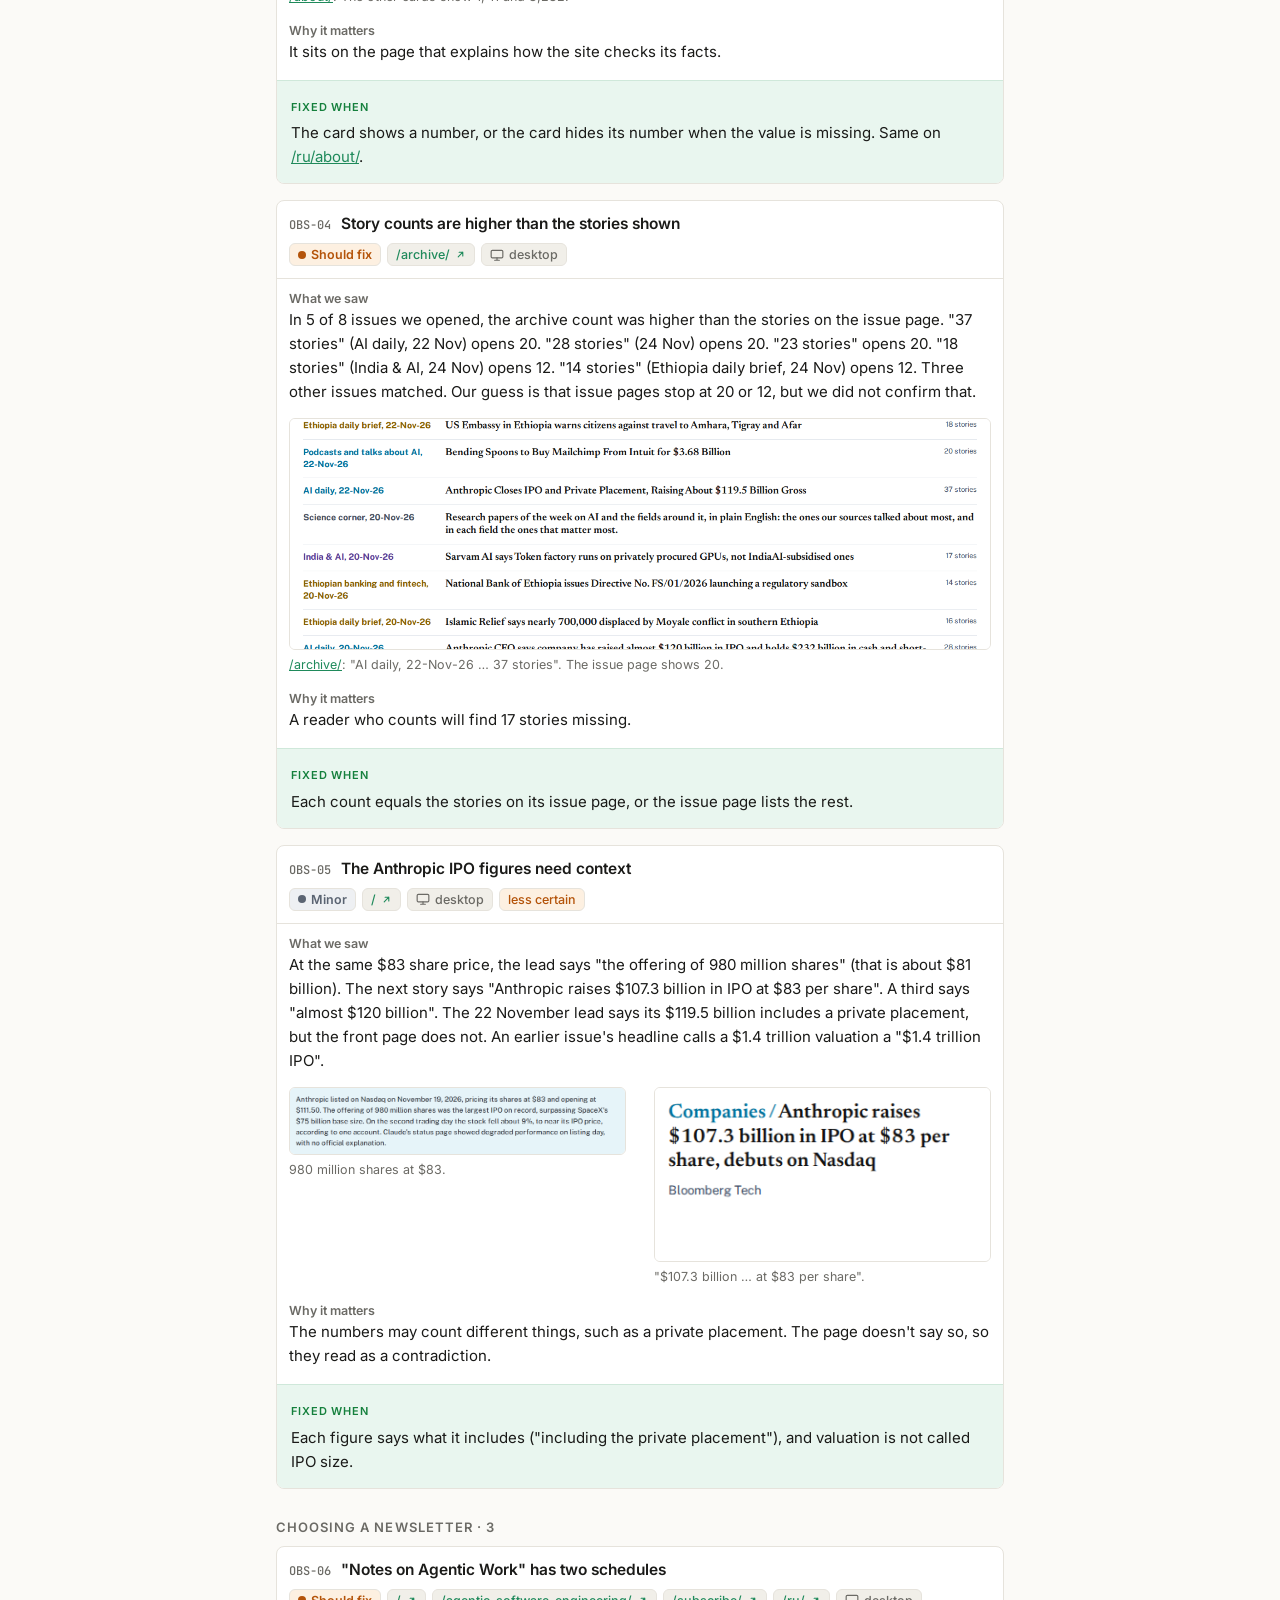
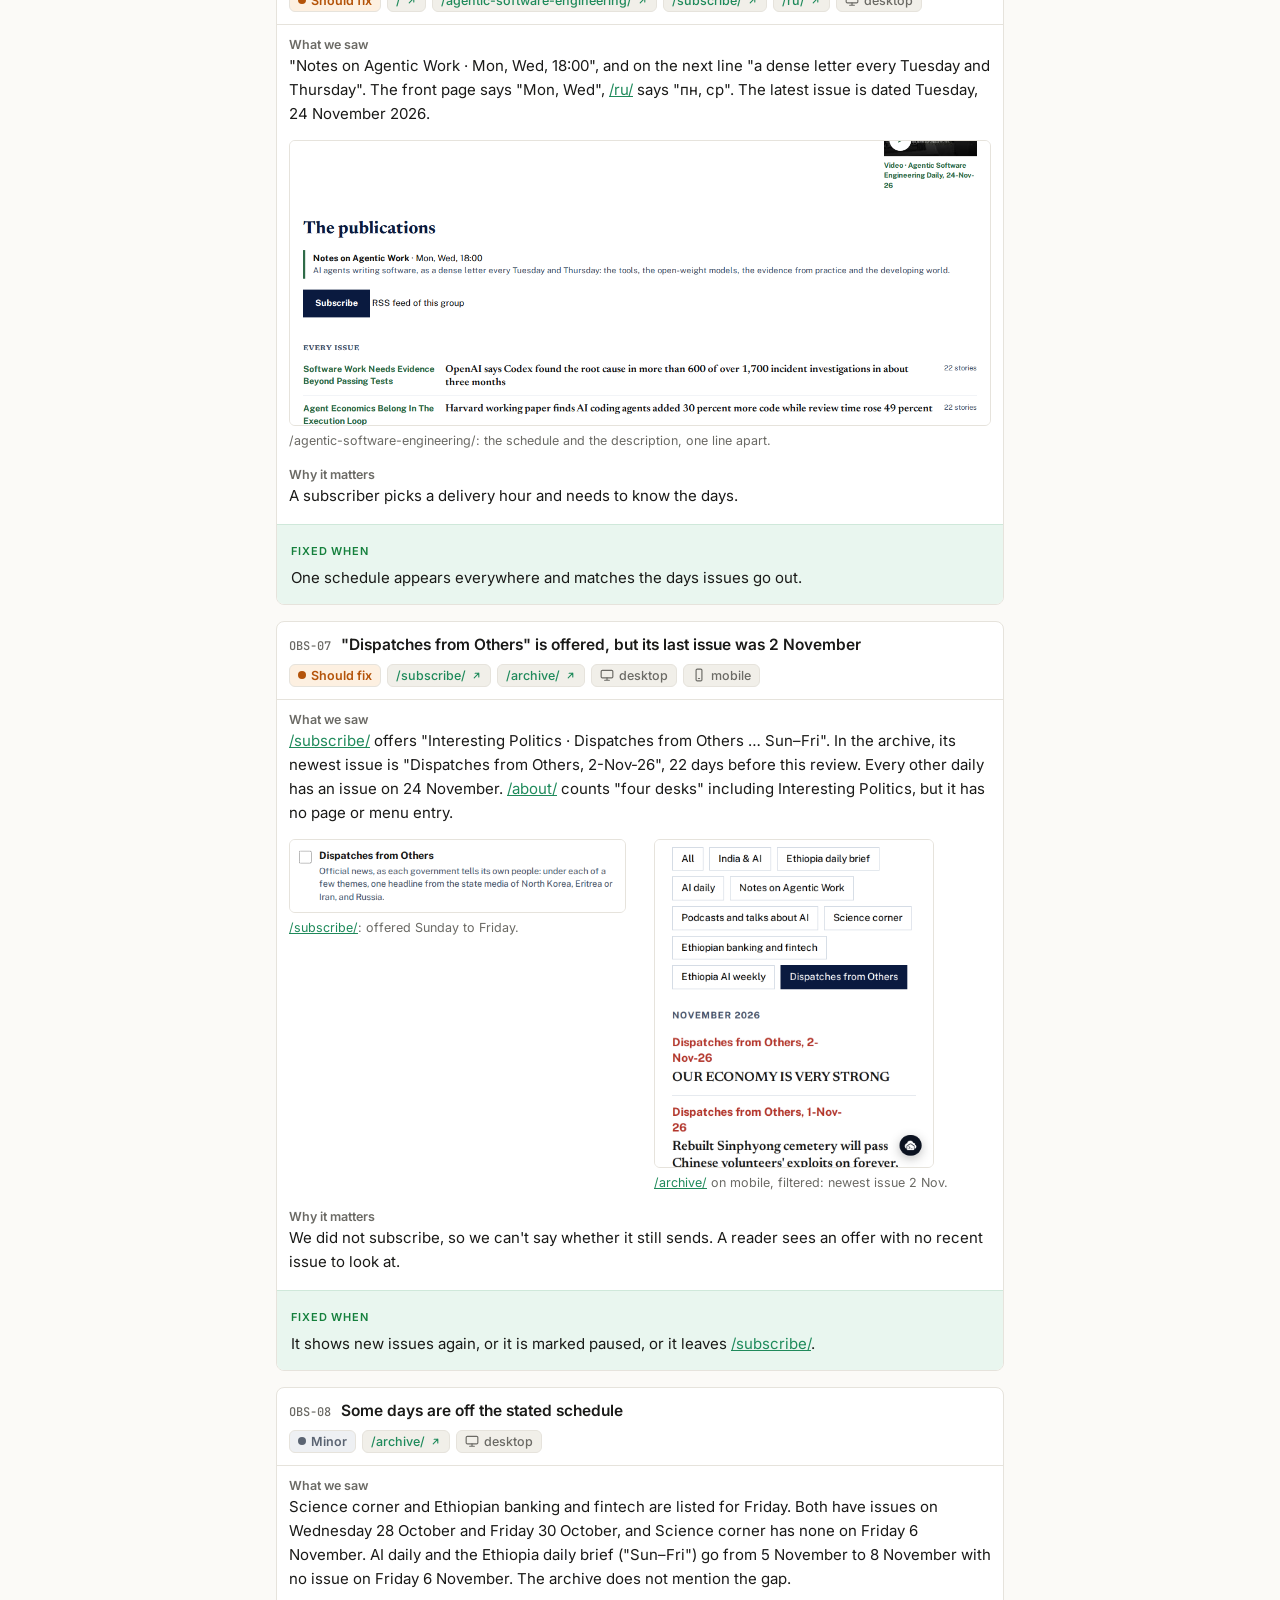
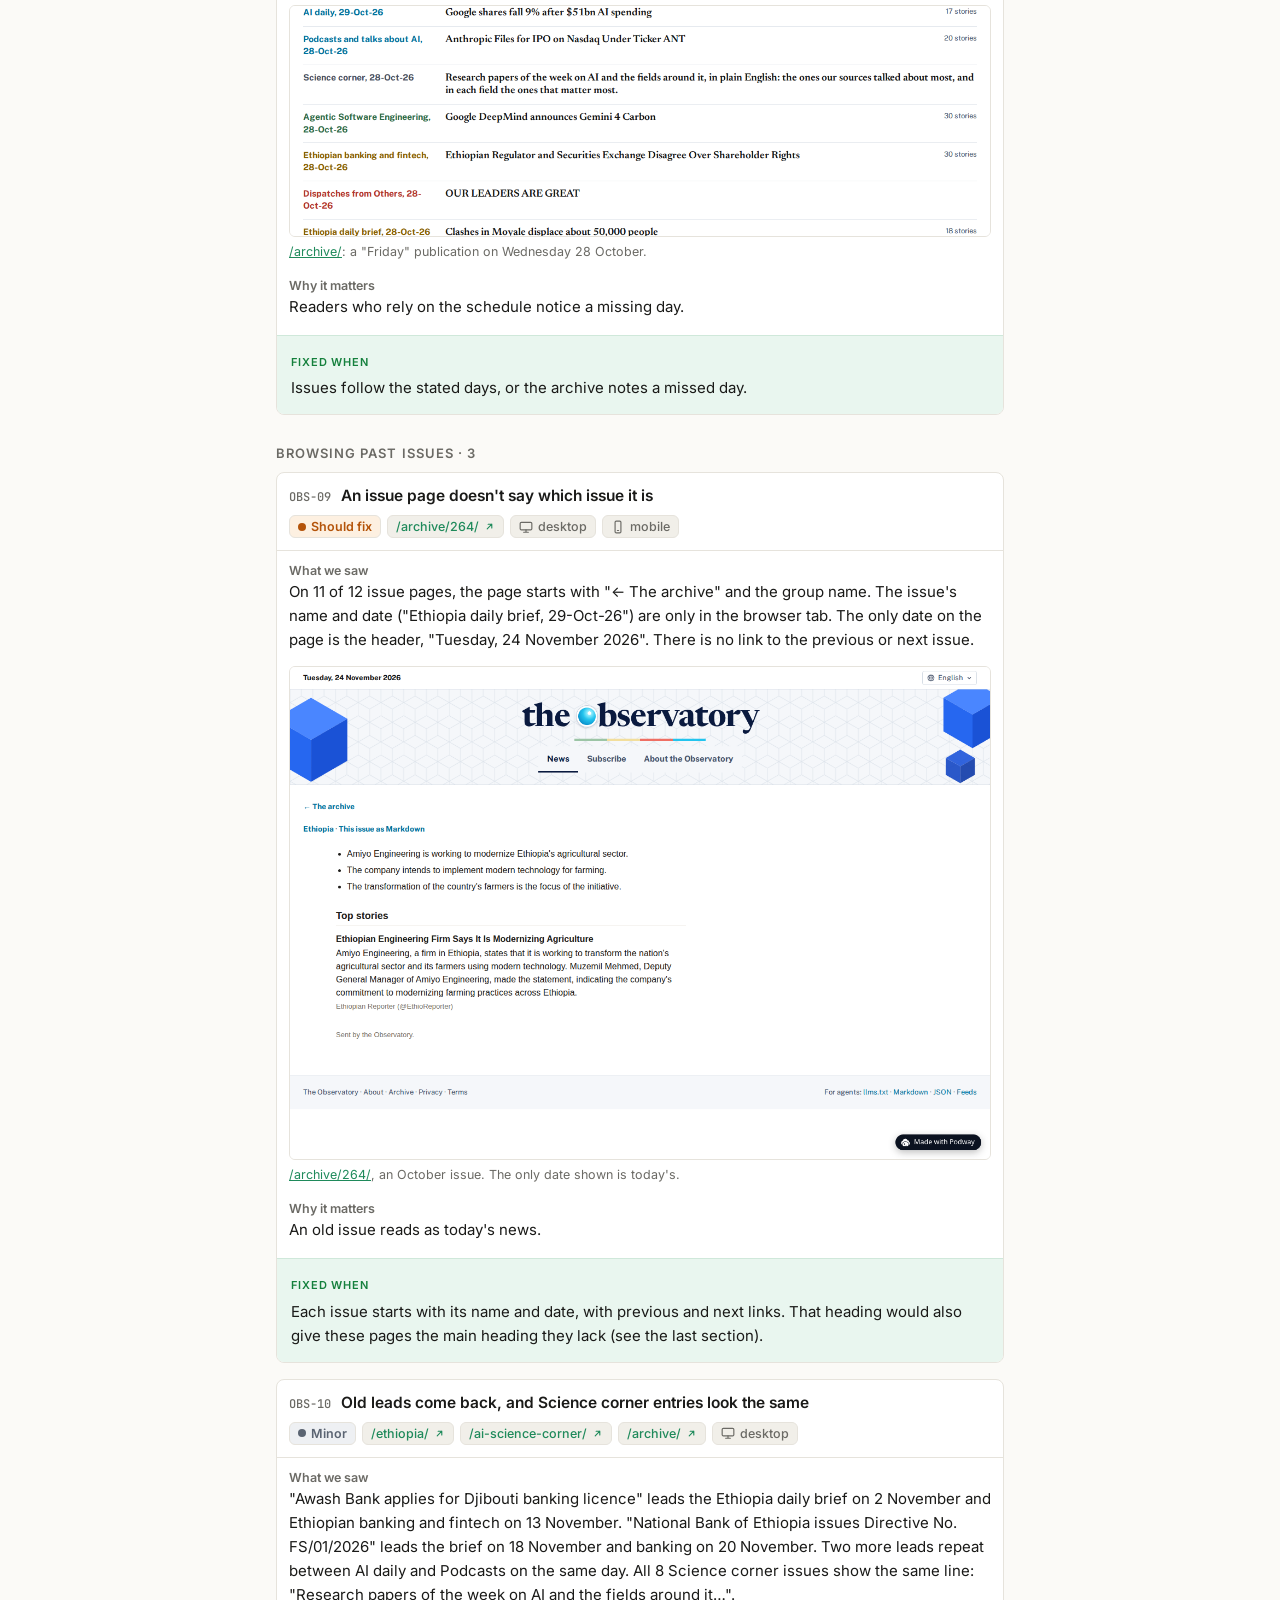
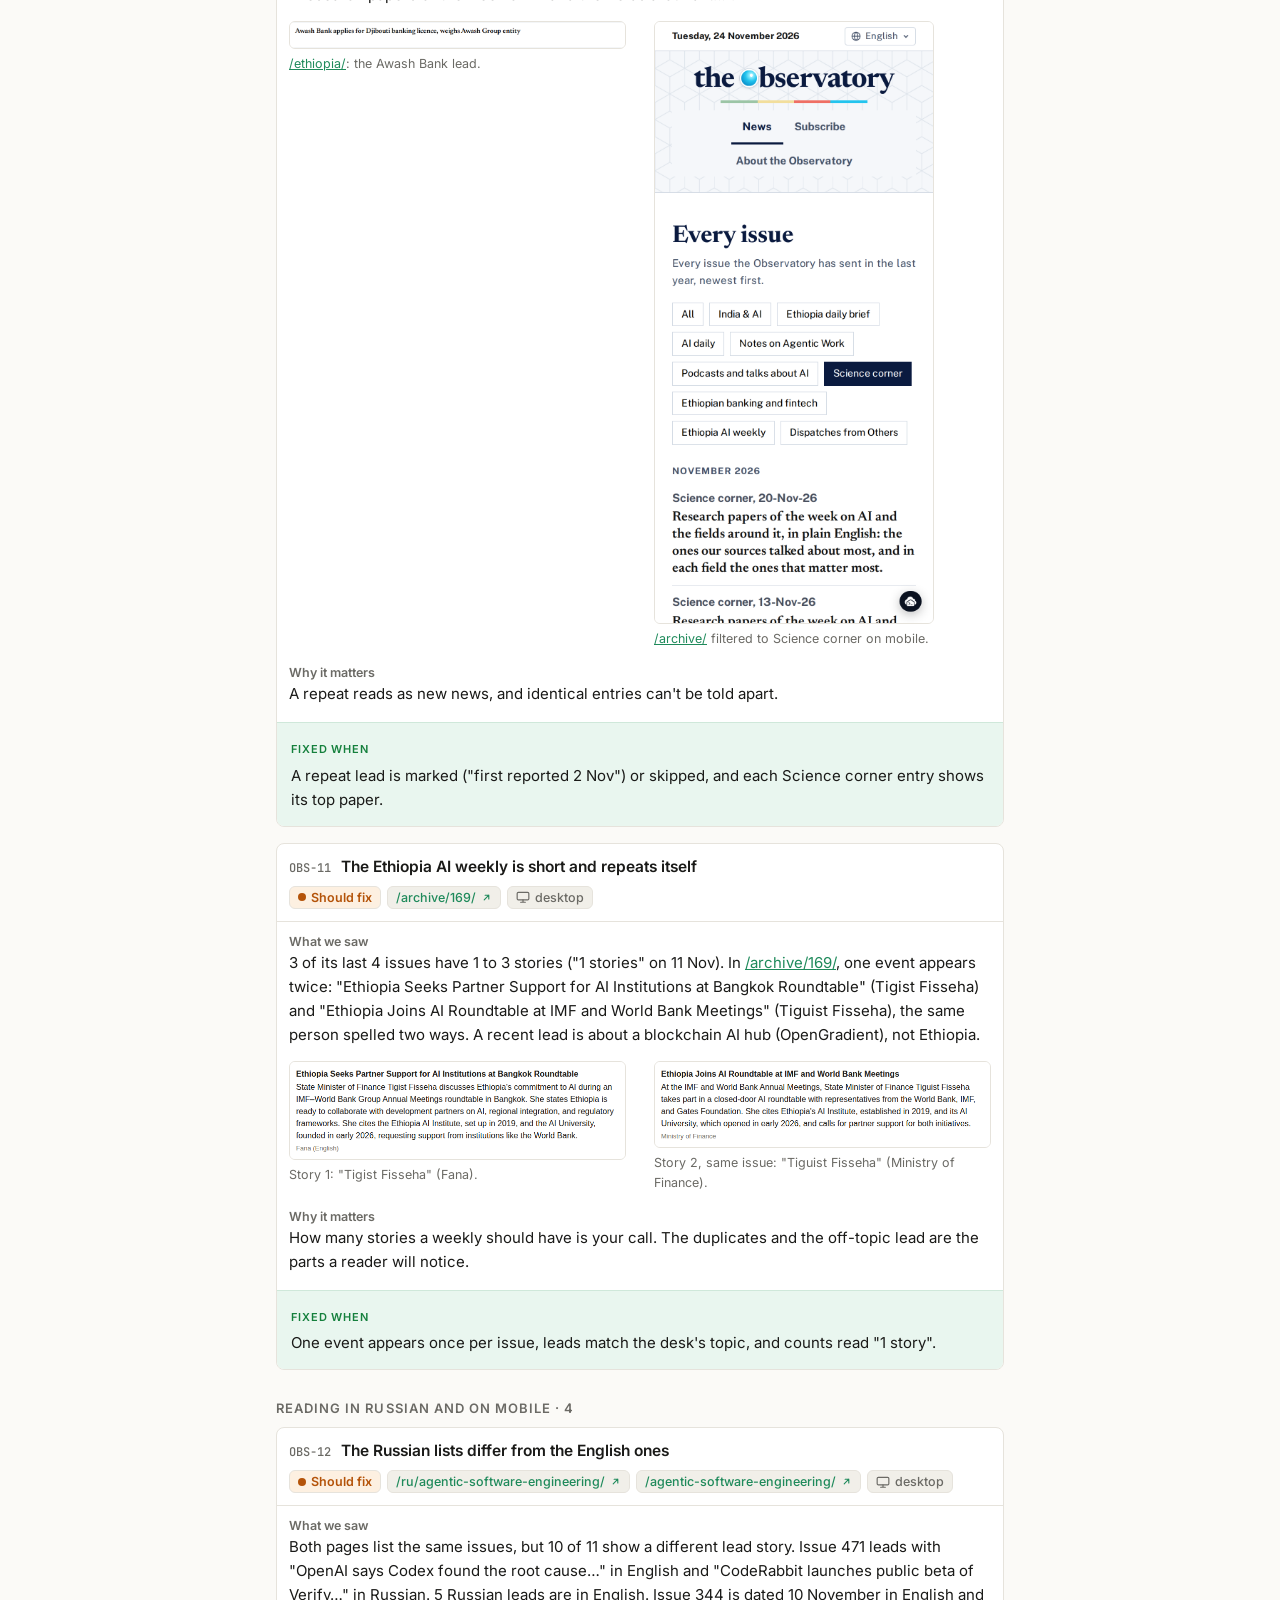
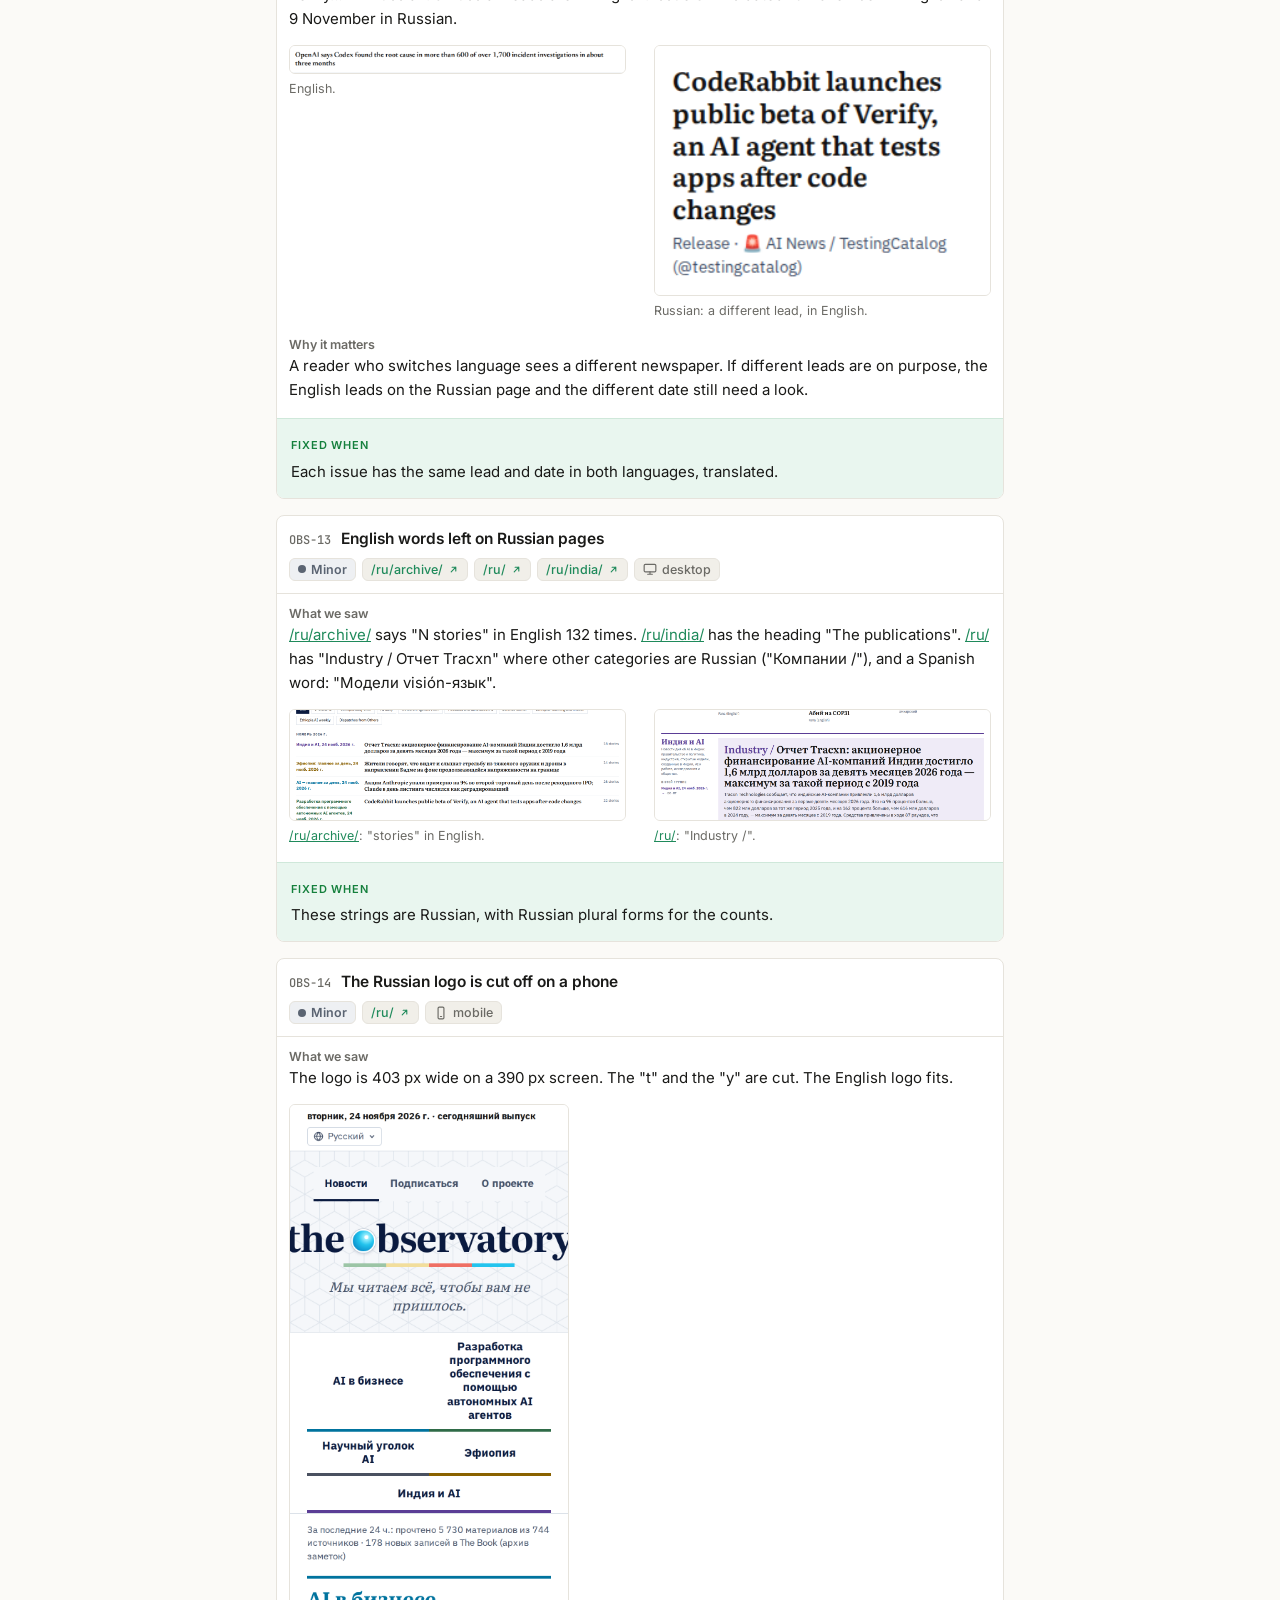
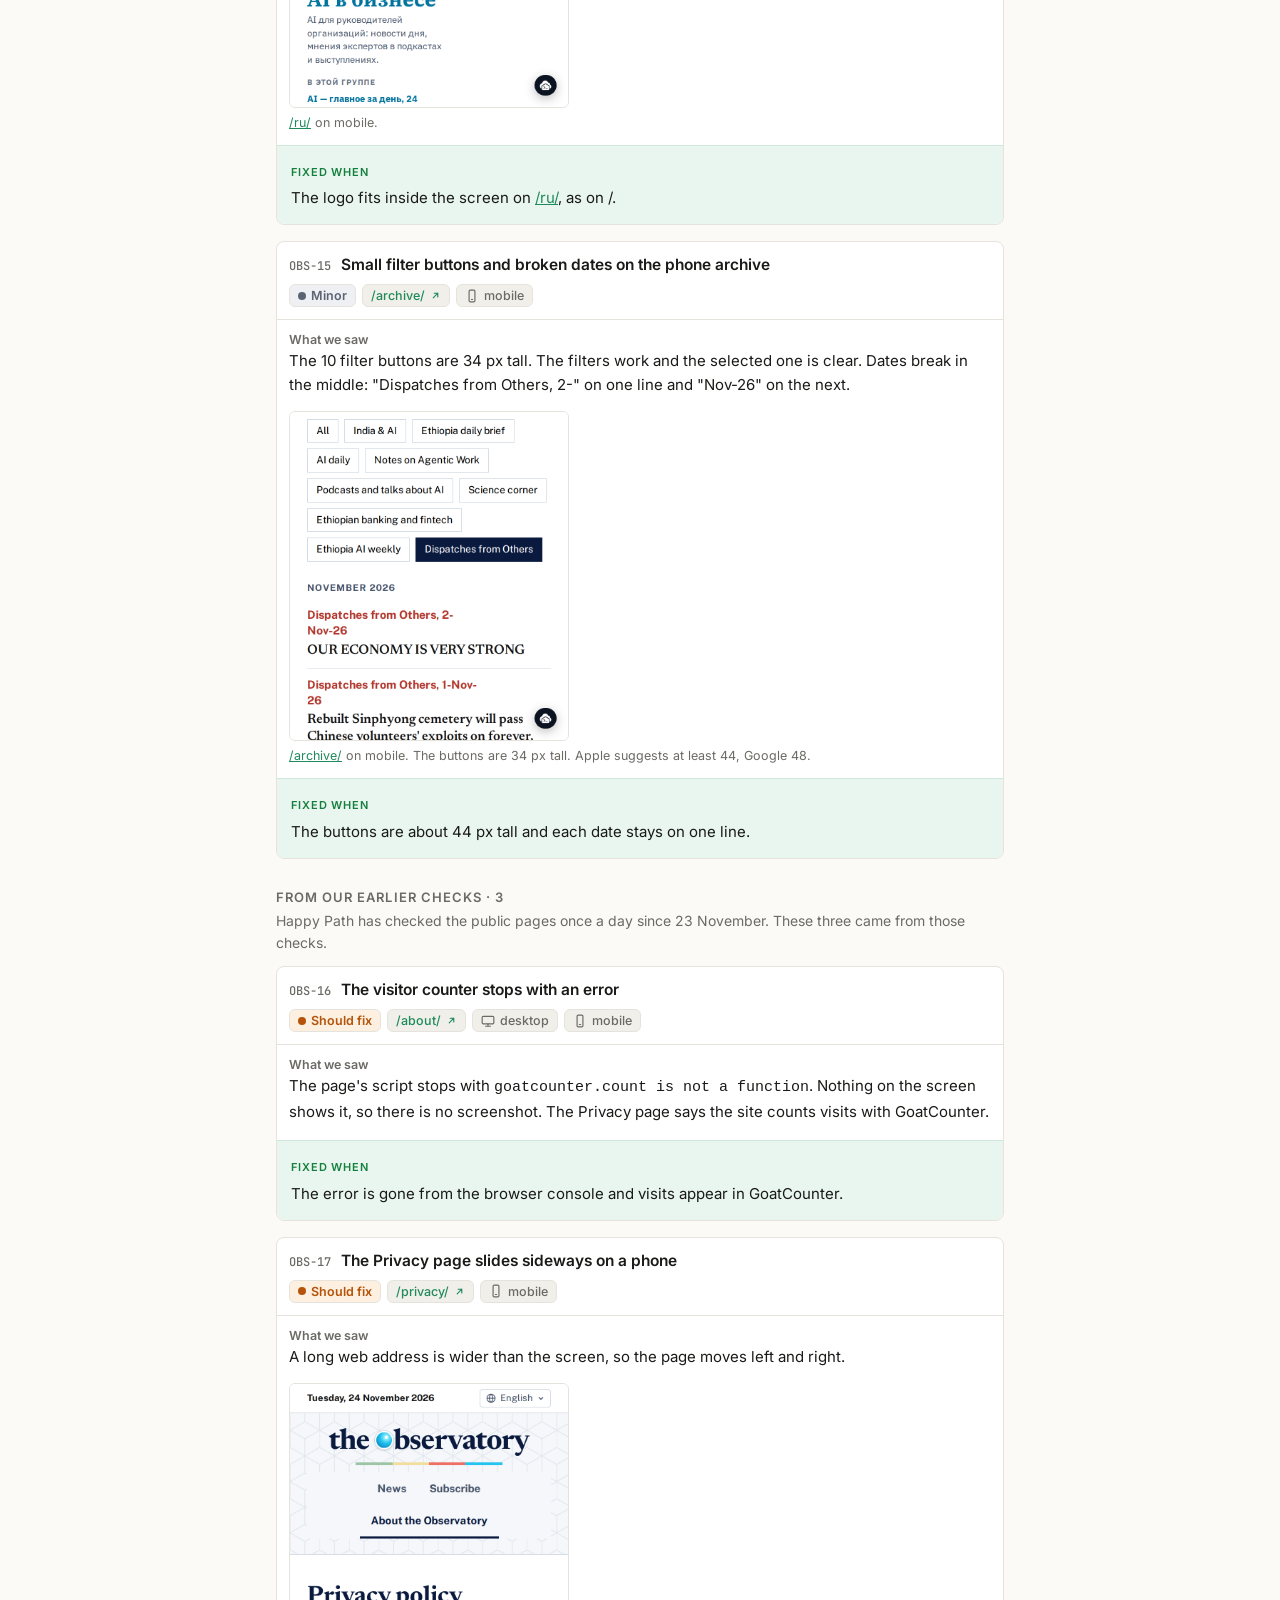
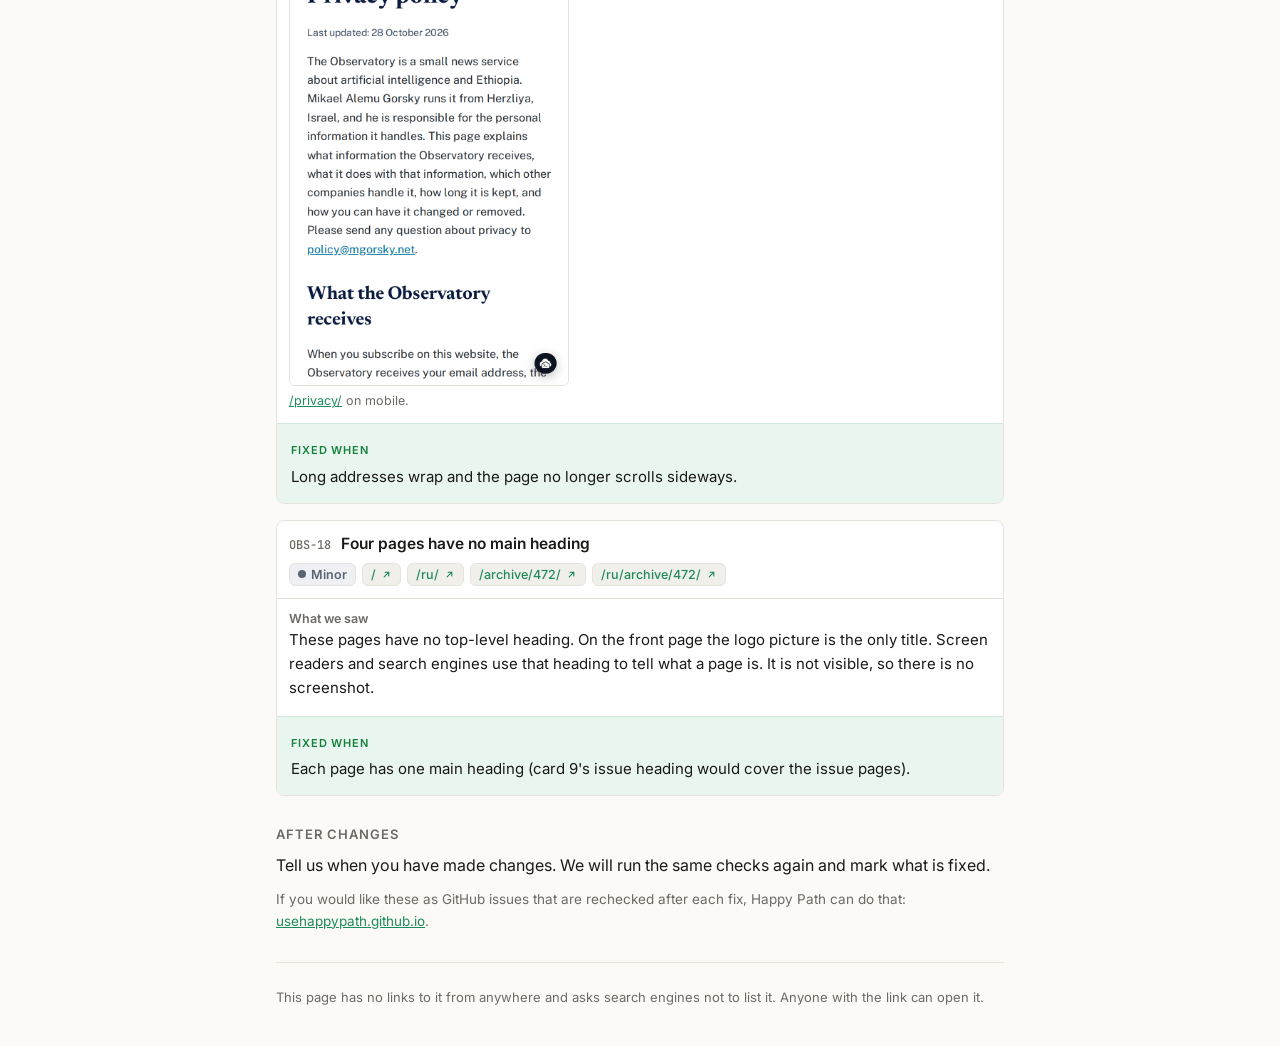
==== commit c724058d: "Observatory review: look B, fix-first box, priorities, both Ethiopia excerpts, agent export (JSON/MD" ====
--- a/r/observatory-b27ccb/index.html
+++ b/r/observatory-b27ccb/index.html
@@ -4,286 +4,310 @@
 <meta charset="utf-8">
 <meta name="viewport" content="width=device-width, initial-scale=1">
 <meta name="robots" content="noindex, nofollow">
-<title>The Observatory: a reader's review</title>
+<title>The Observatory: site review</title>
 <meta name="description" content="A read-only review of observatory.mgorsky.net on 24 November 2026, by Happy Path.">
-<link rel="stylesheet" href="../../style.css">
+<link rel="preconnect" href="https://fonts.googleapis.com"><link rel="preconnect" href="https://fonts.gstatic.com" crossorigin>
+<link href="https://fonts.googleapis.com/css2?family=Inter:wght@400;500;600;700&family=JetBrains+Mono:wght@500&display=swap" rel="stylesheet">
 <style>
-.card{border:1px solid var(--line);border-radius:14px;padding:4px 18px 10px;margin:18px 0;background:var(--card)}
-.card h3{font-size:19px;margin:16px 0 4px}
-.where{font-size:14px;color:var(--muted);margin:0 0 10px}
-.card p{margin:8px 0}
-.lbl{font-weight:600}
-figure{margin:12px 0}
-figure img{width:100%;height:auto;border:1px solid var(--line);border-radius:8px;display:block}
-figure.narrow img{max-width:300px}
-.pair{display:grid;gap:10px;grid-template-columns:1fr 1fr}
+:root{--bg:#fbfaf7;--fg:#1a1a18;--muted:#6b6a65;--line:#e6e3dc;--card:#fff;--soft:#f1efe9;--accent:#1f8a5b;--hi:#c62828;--md:#b45309;--lo:#5b6472;--ok:#15803d;--hi-bg:#fdecec;--md-bg:#fdf0e1;--lo-bg:#eef0f3;--ok-bg:#e9f6ef;--ok-line:#cfe8da}
+@media (prefers-color-scheme:dark){:root:not([data-theme="light"]){--bg:#141413;--fg:#ecebe6;--muted:#a3a19a;--line:#2d2c29;--card:#1c1c1a;--soft:#25241f;--accent:#3cc48a;--hi:#f87171;--md:#fbbf24;--lo:#a7b0bd;--ok:#4ade80;--hi-bg:#3a1d1d;--md-bg:#3a2a12;--lo-bg:#262a30;--ok-bg:#13291d;--ok-line:#1f4a33}}
+:root[data-theme="dark"]{--bg:#141413;--fg:#ecebe6;--muted:#a3a19a;--line:#2d2c29;--card:#1c1c1a;--soft:#25241f;--accent:#3cc48a;--hi:#f87171;--md:#fbbf24;--lo:#a7b0bd;--ok:#4ade80;--hi-bg:#3a1d1d;--md-bg:#3a2a12;--lo-bg:#262a30;--ok-bg:#13291d;--ok-line:#1f4a33}
+*{box-sizing:border-box}
+html{-webkit-text-size-adjust:100%}
+body{margin:0;background:var(--bg);color:var(--fg);font:16px/1.6 Inter,system-ui,sans-serif}
+a{color:var(--accent)}
+.wrap{max-width:760px;margin:0 auto;padding:0 16px}
+.top{display:flex;justify-content:space-between;align-items:center;padding:14px 0}
+.brand{font-weight:600;font-size:14px;display:flex;gap:8px;align-items:center}
+.dot{width:10px;height:10px;border-radius:50%;background:var(--accent)}
+.theme{width:44px;height:44px;border:1px solid var(--line);background:var(--card);color:var(--fg);border-radius:50%;cursor:pointer;display:grid;place-items:center}
+.eyebrow{font:600 12px Inter;letter-spacing:.08em;text-transform:uppercase;color:var(--muted);margin:20px 0 0}
+h1{font:700 26px/1.2 Inter,sans-serif;margin:4px 0 4px;letter-spacing:-.01em}
+.meta{font-size:14px;color:var(--muted);margin:0 0 16px}
+.intro{font-size:17px;margin:0 0 16px}
+.pills{display:flex;flex-wrap:wrap;gap:6px;margin:0 0 8px}
+.pill{font:600 13px Inter;border-radius:999px;padding:5px 11px;background:var(--soft)}
+.pill.hi{background:var(--hi-bg);color:var(--hi)}.pill.md{background:var(--md-bg);color:var(--md)}.pill.lo{background:var(--lo-bg);color:var(--lo)}.pill.ok{background:var(--ok-bg);color:var(--ok)}
+h2{font:600 13px/1.3 Inter,sans-serif;text-transform:uppercase;letter-spacing:.08em;color:var(--muted);margin:30px 0 10px}
+#stuck h2{font:700 20px/1.3 Inter;text-transform:none;letter-spacing:0;color:var(--fg)}
+.secnote{font-size:14px;color:var(--muted);margin:-6px 0 12px}
+.tap{font-size:13px;color:var(--muted);margin:-6px 0 12px}
+.journey{position:relative;padding-left:30px}
+.journey:before{content:"";position:absolute;left:10px;top:8px;bottom:8px;width:3px;background:var(--line);border-radius:2px}
+.step{position:relative;margin:0 0 16px}
+.pin{position:absolute;left:-30px;top:1px;width:23px;height:23px;border-radius:50%;display:grid;place-items:center;font:700 11px Inter;color:#fff;background:var(--md)}
+.pin.hi{background:var(--hi)}
+.st{font-weight:700;font-size:16px;color:inherit;text-decoration:none}.st:after{content:" ↓";color:var(--muted);font-weight:400}
+.sd{font-size:14px;color:var(--muted)}
+.chips{display:flex;flex-wrap:wrap;gap:6px;margin-top:6px}
+.chip{font:500 13.5px Inter;border-radius:999px;padding:0 12px;min-height:44px;display:inline-flex;align-items:center;text-decoration:none;color:var(--fg);background:var(--lo-bg)}
+.chip.hi{background:var(--hi-bg);color:var(--hi);font-weight:600}.chip.md{background:var(--md-bg);color:var(--md)}
+.legend{display:flex;gap:6px;flex-wrap:wrap;margin:4px 0 0}
+.first{margin:14px 0 0;font-size:15px}
+.how{font-size:13.5px;color:var(--muted);margin:12px 0 0}
+.card{background:var(--card);border:1px solid var(--line);border-radius:8px;overflow:hidden;margin:0 0 16px;scroll-margin-top:12px}
+.ch{display:grid;grid-template-columns:auto 1fr;gap:10px;align-items:baseline;padding:12px 12px 8px}
+.num{font:500 12px "JetBrains Mono",monospace;color:var(--muted);padding-top:4px;white-space:nowrap;flex:0 0 auto}
+.ct{font:600 15.5px/1.35 Inter;margin:0}
+.badge{font:600 11px Inter;text-transform:uppercase;letter-spacing:.06em;padding:4px 8px;border-radius:5px;white-space:nowrap}
+.b-hi{background:var(--hi-bg);color:var(--hi)}.b-md{background:var(--md-bg);color:var(--md)}.b-lo{background:var(--lo-bg);color:var(--lo)}
+.tags{display:flex;flex-wrap:wrap;gap:6px;padding:0 12px 12px}
+.tag.sev-hi{background:var(--hi-bg);color:var(--hi);font-weight:600}.tag.sev-md{background:var(--md-bg);color:var(--md);font-weight:600}.tag.sev-lo{background:var(--lo-bg);color:var(--lo);font-weight:600}
+.sd-dot{width:8px;height:8px;border-radius:50%;background:currentColor;display:inline-block}
+.tag{font:500 12.5px Inter;display:inline-flex;align-items:center;gap:5px;border-radius:6px;padding:3px 8px;border:1px solid var(--line);background:var(--soft);color:var(--muted);text-decoration:none}
+a.tag{color:var(--accent)}
+.tag.unsure{background:var(--md-bg);color:var(--md)}
+dl{margin:0;border-top:1px solid var(--line)}
+dt{font:600 12.5px Inter;color:var(--muted);padding:12px 12px 2px}
+dd{margin:0;padding:0 12px 4px;font-size:15px}
+figure{margin:10px 12px 4px}
+figure img{width:100%;height:auto;display:block;border:1px solid var(--line);border-radius:6px}
+figure.narrow img{max-width:280px}
+.pair{display:grid;gap:4px;grid-template-columns:1fr 1fr}
 @media (max-width:640px){.pair{grid-template-columns:1fr}}
-figcaption{font-size:13px;color:var(--muted);margin-top:5px}
-.fixed{border-left:3px solid var(--accent);padding-left:12px}
-.toc a{text-decoration:none}
-.toc li{margin:4px 0}
-.good{background:var(--code);border-radius:12px;padding:6px 18px}
-.sumx{background:var(--card);border:1px solid var(--line);border-radius:16px;padding:6px 18px 16px;margin-top:8px}
-.sum h2{font-size:22px;margin:14px 0 4px}
-.sum .sub{color:var(--muted);font-size:15px;margin:0 0 14px}
-.journey{position:relative;padding-left:28px}
-.journey:before{content:"";position:absolute;left:10px;top:8px;bottom:8px;width:3px;background:var(--line);border-radius:2px}
-.step{position:relative;margin:0 0 14px}
-.pin{position:absolute;left:-28px;top:1px;width:22px;height:22px;border-radius:50%;display:grid;place-items:center;font:700 11px system-ui;color:#fff;background:var(--md)}
-.pin.ok{background:var(--ok)}.pin.hi{background:var(--hi)}
-.st{font-weight:700;font-size:16px;color:inherit;text-decoration:none;display:inline-block}.st:after{content:" ↓";color:var(--muted);font-weight:400}.sd{font-size:14px;color:var(--muted)}
-.chips{display:flex;flex-wrap:wrap;gap:6px;margin-top:6px}
-.chip{font-size:13.5px;border-radius:999px;padding:0 12px;min-height:44px;display:inline-flex;align-items:center;border:1.5px solid var(--line);background:var(--bg);text-decoration:none;color:inherit}
-.chip.hi{border-color:var(--hi);color:var(--hi);font-weight:600}.chip.md{border-color:var(--md)}
-.legend{display:flex;gap:14px;flex-wrap:wrap;font-size:12.5px;color:var(--muted);margin:6px 0 0}
-.legend i{display:inline-block;width:12px;height:12px;border-radius:999px;border:1.5px solid var(--line);vertical-align:-2px;margin-right:5px}
-.legend .lhi{border-color:var(--hi)}.legend .lmd{border-color:var(--md)}
-.first{margin:16px 0 0;font-size:15px}
-.first a{font-weight:600}
-:root{--hi:#dc2626;--md:#d97706;--ok:#15803d}
-@media (prefers-color-scheme:dark){:root{--hi:#f87171;--md:#fbbf24;--ok:#4ade80}}
-
-:root[data-theme="light"]{--bg:#fbfaf7;--fg:#1d1d1b;--muted:#6b6a65;--line:#e6e3dc;--card:#fff;--accent:#1f8a5b;--accent-fg:#fff;--code:#f1efe9;--hi:#dc2626;--md:#d97706;--ok:#15803d}
-:root[data-theme="dark"]{--bg:#141413;--fg:#ecebe6;--muted:#a3a19a;--line:#2d2c29;--card:#1c1c1a;--accent:#3cc48a;--accent-fg:#0d1f16;--code:#25241f;--hi:#f87171;--md:#fbbf24;--ok:#4ade80}
-.top{justify-content:space-between}
-.theme{min-height:44px;min-width:44px;border:1px solid var(--line);background:var(--card);color:var(--fg);border-radius:999px;padding:0;cursor:pointer;display:inline-flex;align-items:center;justify-content:center}
-.how{font-size:14px;color:var(--muted);margin:14px 2px 0}
-.tap{font-size:13px;color:var(--muted);margin:0 0 14px}
+figcaption{font-size:12.5px;color:var(--muted);margin-top:5px}
+.fix{background:var(--ok-bg);border-top:1px solid var(--ok-line);margin-top:12px;padding:12px 14px 14px}
+.fix-l{font:600 11px Inter;letter-spacing:.08em;text-transform:uppercase;color:var(--ok)}
+.fix p{margin:3px 0 0;font-size:15px}
+.after p{margin:0 0 10px}
+.firstbox{border:1px solid var(--hi-bg);background:var(--card);border-left:4px solid var(--hi);border-radius:8px;padding:10px 12px;margin:0 0 10px}
+.fb-l{font:600 12px Inter;text-transform:uppercase;letter-spacing:.08em;color:var(--hi);margin-bottom:4px}
+.firstbox a{display:flex;gap:10px;align-items:baseline;min-height:36px;padding:4px 0;color:var(--fg);text-decoration:none;font-weight:500;font-size:15px}
+.dl{font-size:13.5px;color:var(--muted);margin:0 0 12px}
+details.nine{font-size:13.5px;color:var(--muted);margin:8px 0 0}details.nine summary{cursor:pointer}
+footer{color:var(--muted);font-size:13px;padding:24px 0 40px;border-top:1px solid var(--line);margin-top:30px}
 </style>
 <script>try{var t=localStorage.getItem("hp-theme");if(t)document.documentElement.dataset.theme=t;}catch(e){}</script>
 </head>
 <body>
+<div class="wrap">
 <header class="top">
-  <span class="brand"><span class="dot"></span>Happy Path · site review</span>
+  <span class="brand"><span class="dot"></span>Happy Path</span>
   <button class="theme" type="button" id="theme" aria-label="Switch to dark theme"><svg id="i-moon" width="20" height="20" viewBox="0 0 24 24" fill="none" stroke="currentColor" stroke-width="2" stroke-linecap="round" stroke-linejoin="round" aria-hidden="true"><path d="M21 12.8A9 9 0 1 1 11.2 3a7 7 0 0 0 9.8 9.8z"/></svg><svg id="i-sun" width="20" height="20" viewBox="0 0 24 24" fill="none" stroke="currentColor" stroke-width="2" stroke-linecap="round" aria-hidden="true" style="display:none"><circle cx="12" cy="12" r="4"/><path d="M12 2v2M12 20v2M4.9 4.9l1.4 1.4M17.7 17.7l1.4 1.4M2 12h2M20 12h2M4.9 19.1l1.4-1.4M17.7 6.3l1.4-1.4"/></svg></button>
 </header>
-
-<main class="post">
-<section class="hero">
-  <h1>The Observatory: a reader's review</h1>
-  <p class="meta">observatory.mgorsky.net · 24 November 2026 · by Happy Path</p>
-  <p class="lead">We read your site as a careful reader would. We only browsed and changed nothing.</p>
-</section>
-
+<main>
+<h1>The Observatory · site review</h1>
+<p class="meta"><a href="https://observatory.mgorsky.net/" target="_blank" rel="noopener">observatory.mgorsky.net</a> · 24 November 2026</p>
+<p class="intro">Happy Path tests live websites the way a visitor uses them: it follows the main paths on desktop and mobile and reads the pages. An automatic check confirms each problem twice in a fresh browser before we report it. We ran it on The Observatory in English and Russian, read-only. This page shows where a reader gets stuck, so you can decide what to fix.</p>
+<div class="firstbox"><div class="fb-l">Fix first</div>
+  <a href="#c1"><span class="num">OBS-01</span> Issue pages have no links to their sources</a>
+  <a href="#c2"><span class="num">OBS-02</span> An "author has a stake" note is missing</a>
+  <a href="#c3"><span class="num">OBS-03</span> "{labeled}" instead of a number on About</a>
+</div>
+<p class="dl">For your coding agent: <a href="findings.json" download>all findings as JSON</a> · <a href="findings.md" download>as Markdown</a></p>
+<div class="pills"><span class="pill">18 findings</span><span class="pill hi">3 fix first</span><span class="pill md">8 should fix</span><span class="pill lo">7 minor</span><span class="pill ok">9/9 sampled stories match their sources</span></div>
 
 <section id="stuck">
   <h2>Where a reader gets stuck</h2>
-  <p class="tap">Tap a label for details.</p>
+  <p class="tap">Tap a section or a label to jump to it.</p>
   <div class="journey">
-    <div class="step"><span class="pin hi">5</span><a class="st" href="#story">Checking a story</a><div class="sd">The summaries are right: 9 of 9 match their sources.</div><div class="chips"><a class="chip hi" href="#c1">No source links</a><a class="chip md" href="#c3">“{labeled}” on About</a><a class="chip md" href="#c4">Counts too high</a><a class="chip md" href="#c5">IPO figures clash</a><a class="chip " href="#c2">Stake note missing</a></div></div>
-    <div class="step"><span class="pin ">3</span><a class="st" href="#choose">Choosing a newsletter</a><div class="chips"><a class="chip md" href="#c6">Two schedules</a><a class="chip md" href="#c7">No issue since 2 Nov</a><a class="chip " href="#c8">Missed days</a></div></div>
-    <div class="step"><span class="pin ">3</span><a class="st" href="#past">Browsing past issues</a><div class="chips"><a class="chip md" href="#c11">Ethiopia weekly repeats</a><a class="chip " href="#c9">No date on issue</a><a class="chip " href="#c10">Old leads return</a></div></div>
-    <div class="step"><span class="pin ">4</span><a class="st" href="#ru">Reading in Russian and on a phone</a><div class="chips"><a class="chip md" href="#c12">Different leads</a><a class="chip " href="#c13">English left in</a><a class="chip " href="#c14">Logo cut off</a><a class="chip " href="#c15">Small buttons</a></div></div>
-    <div class="step"><span class="pin ">3</span><a class="st" href="#daily">From our earlier checks</a><div class="chips"><a class="chip md" href="#d1">Visitor counter error</a><a class="chip md" href="#d2">Privacy page slides</a><a class="chip " href="#d3">Missing headings</a></div></div>
+    <div class="step"><span class="pin hi">5</span><a class="st" href="#story">Checking a story</a><div class="sd">We compared 9 sampled stories with their originals. All 9 match on numbers, names and dates.</div><div class="chips"><a class="chip hi" href="#c1">No source links</a><a class="chip hi" href="#c2">Stake note missing</a><a class="chip hi" href="#c3">“{labeled}” on About</a><a class="chip md" href="#c4">Counts too high</a><a class="chip lo" href="#c5">IPO figures need context</a></div></div><div class="step"><span class="pin md">3</span><a class="st" href="#choose">Choosing a newsletter</a><div class="chips"><a class="chip md" href="#c6">Two schedules</a><a class="chip md" href="#c7">No issue since 2 Nov</a><a class="chip lo" href="#c8">Missed days</a></div></div><div class="step"><span class="pin md">3</span><a class="st" href="#past">Browsing past issues</a><div class="chips"><a class="chip md" href="#c9">No date on issue</a><a class="chip lo" href="#c10">Old leads return</a><a class="chip md" href="#c11">Ethiopia weekly repeats</a></div></div><div class="step"><span class="pin md">4</span><a class="st" href="#ru">Reading in Russian and on mobile</a><div class="chips"><a class="chip md" href="#c12">Different leads</a><a class="chip lo" href="#c13">English left in</a><a class="chip lo" href="#c14">Logo cut off</a><a class="chip lo" href="#c15">Small buttons</a></div></div><div class="step"><span class="pin md">3</span><a class="st" href="#daily">From our earlier checks</a><div class="chips"><a class="chip md" href="#d1">Visitor counter error</a><a class="chip md" href="#d2">Privacy page slides</a><a class="chip lo" href="#d3">Missing headings</a></div></div>
   </div>
-  <div class="legend"><span><i class="lhi"></i>hurts trust</span><span><i class="lmd"></i>confuses readers</span><span><i></i>small</span></div>
-  <p class="first"><b>Fix these 3 first:</b> <a href="#c1">source links on issue pages</a>, <a href="#c3">the “{labeled}” placeholder</a>, <a href="#c4">the story counts</a>.</p>
-  <p class="how">How we tested: 71 pages, computer and phone, English and Russian. Each problem showed up twice in a fresh browser. Not tested: sign-up, email, Telegram, keyboard use. The round badge in the corner of some screenshots is not part of any finding.</p>
+  <p class="how">How we tested: 71 pages on desktop (1280 px) and mobile (390 px). Not tested: sign-up, email, Telegram, keyboard use. The round badge in the corner of some screenshots is not part of any finding.</p>
+  <details class="nine"><summary>Which 9 stories we compared</summary><p>Sierra (TechCrunch), Tracxn India funding (BusinessLine), UP AI tender (MediaNama), L&amp;T B300 (AIM), Ayder hospital (Ethiopia Observer), NBE deposits (Birr Metrics), ENDF chief on AI (Fana), Gujarat IT jobs (ETHRWorld), and the Anthropic IPO lead (InfoQ China, read in Chinese). One small gap: InfoQ says the Claude API and Claude Code ran normally, and the summary leaves that out.</p></details>
 </section>
 
 <section id="story">
-  <h2>Checking a story</h2>
-
-  <div class="card" id="c1">
-    <h3>1. Issue pages have no links to the sources</h3>
-    <p class="where">Issue pages, e.g. <a href="https://observatory.mgorsky.net/archive/472/" target="_blank" rel="noopener">/archive/472/</a> · computer and phone</p>
-    <p><span class="lbl">What we saw:</span> source names are plain text, such as "TechCrunch; also Bloomberg Technology". Story titles are not links. We counted the links in 8 issues from October and November: all 8 had none. The issue of 29 September has 80 links for 40 stories, and the Notes essay <a href="https://observatory.mgorsky.net/archive/471/" target="_blank" rel="noopener">/archive/471/</a> has 48. Science corner papers have no link to the paper anywhere on the site.</p>
-    <figure><img src="img/no-links.png" alt="Issue 472: story titles and grey source names, none of them links"><figcaption><a href="https://observatory.mgorsky.net/archive/472/" target="_blank" rel="noopener">/archive/472/</a>. "Reuters (Technology)" and "TechCrunch" are text, not links.</figcaption></figure>
-    <p><span class="lbl">Why it matters:</span> the Terms say "Every note links to its source, and you should read the source before you rely on a claim." On these pages a reader can't.</p>
-    <p class="fixed"><span class="lbl">Fixed when:</span> each story on an issue page links to its original, as <a href="https://observatory.mgorsky.net/archive/6/" target="_blank" rel="noopener">/archive/6/</a> does. Each Science corner paper links to the paper.</p>
-  </div>
-
-  <div class="card" id="c2">
-    <h3>2. A source line and an "author has a stake" note are missing</h3>
-    <p class="where">English front page and <a href="https://observatory.mgorsky.net/ai-in-management/" target="_blank" rel="noopener">/ai-in-management/</a> · computer</p>
-    <p><span class="lbl">What we saw:</span> the story "Joanna Stern says Siri AI still fails basics on the HomeView despite Apple's Google partnership" has no source line. The next story follows at once. The Russian front page shows the line, and so does <a href="https://observatory.mgorsky.net/archive/451/" target="_blank" rel="noopener">/archive/451/</a>: "Bloomberg Tech · author has a stake: …".</p>
-    <div class="pair">
-      <figure><img src="img/source-en.png" alt="English front page: the Joanna Stern story with no source line"><figcaption>English: no source line.</figcaption></figure>
-      <figure><img src="img/source-ru.png" alt="Russian front page: the same story with 'Bloomberg Tech · у автора есть доля'"><figcaption>Russian: source and "у автора есть доля" (author has a stake).</figcaption></figure>
-    </div>
-    <p><span class="lbl">Why it matters:</span> the stake note is the one warning a reader most needs, and it is the one that disappears.</p>
-    <p class="fixed"><span class="lbl">Fixed when:</span> the English front page shows "Bloomberg Tech · author has a stake: …" under this story, as the Russian page does.</p>
-  </div>
-
-  <div class="card" id="c3">
-    <h3>3. A placeholder instead of a number on the About page</h3>
-    <p class="where"><a href="https://observatory.mgorsky.net/about/" target="_blank" rel="noopener">/about/</a> and <a href="https://observatory.mgorsky.net/ru/about/" target="_blank" rel="noopener">/ru/about/</a> · computer and phone</p>
-    <p><span class="lbl">What we saw:</span> in step "05 · Checking / The credibility check", the big number is the literal text "{labeled}", followed by "of 1,170 notes this week passed with a label stating their origin". Every other step shows a number.</p>
-    <figure><img src="img/placeholder.png" alt="About page: The credibility check card shows {labeled}"><figcaption><a href="https://observatory.mgorsky.net/about/" target="_blank" rel="noopener">/about/</a>. The other cards show 1, 11 and 8,282.</figcaption></figure>
-    <p><span class="lbl">Why it matters:</span> it sits on the page that explains how the site checks its facts.</p>
-    <p class="fixed"><span class="lbl">Fixed when:</span> the card shows a number, or the card hides its number when the value is missing. Same on <a href="https://observatory.mgorsky.net/ru/about/" target="_blank" rel="noopener">/ru/about/</a>.</p>
-  </div>
-
-  <div class="card" id="c4">
-    <h3>4. Story counts are higher than the stories shown</h3>
-    <p class="where"><a href="https://observatory.mgorsky.net/archive/" target="_blank" rel="noopener">/archive/</a> and the group pages · computer</p>
-    <p><span class="lbl">What we saw:</span> in 5 of 8 issues we opened, the archive count was higher than the stories on the issue page. "37 stories" (AI daily, 22 Nov) opens 20. "28 stories" (24 Nov) opens 20. "23 stories" opens 20. "18 stories" (India &amp; AI, 24 Nov) opens 12. "14 stories" (Ethiopia daily brief, 24 Nov) opens 12. Three other issues matched. Our guess is that issue pages stop at 20 or 12, but we did not confirm that.</p>
-    <figure><img src="img/counts.png" alt="Archive list: AI daily, 22-Nov-26 shows 37 stories"><figcaption><a href="https://observatory.mgorsky.net/archive/" target="_blank" rel="noopener">/archive/</a>: "AI daily, 22-Nov-26 … 37 stories". The issue page shows 20.</figcaption></figure>
-    <p><span class="lbl">Why it matters:</span> a reader who counts will find 17 stories missing.</p>
-    <p class="fixed"><span class="lbl">Fixed when:</span> each count equals the stories on its issue page, or the issue page lists the rest.</p>
-  </div>
-
-  <div class="card" id="c5">
-    <h3>5. The Anthropic IPO figures don't agree</h3>
-    <p class="where">Front page, AI in Management · computer · we are less sure about this one</p>
-    <p><span class="lbl">What we saw:</span> at the same $83 share price, the lead says "the offering of 980 million shares" (that is about $81 billion). The next story says "Anthropic raises $107.3 billion in IPO at $83 per share". A third says "almost $120 billion". An earlier issue's headline calls a $1.4 trillion valuation a "$1.4 trillion IPO".</p>
-    <div class="pair">
-      <figure><img src="img/ipo-a.png" alt="Lead story: offering of 980 million shares at $83"><figcaption>980 million shares at $83.</figcaption></figure>
-      <figure><img src="img/ipo-b.png" alt="Story: Anthropic raises $107.3 billion in IPO at $83 per share"><figcaption>"$107.3 billion … at $83 per share".</figcaption></figure>
-    </div>
-    <p><span class="lbl">Why it matters:</span> the numbers may count different things, such as a private placement. The page doesn't say so, so they read as a contradiction.</p>
-    <p class="fixed"><span class="lbl">Fixed when:</span> each figure says what it includes ("including the private placement"), and valuation is not called IPO size.</p>
-  </div>
+  <h2>Checking a story · 5</h2>
+  <article class="card" id="c1">
+    <header class="ch"><span class="num">OBS-01</span><h3 class="ct">Issue pages have no links to the sources</h3></header>
+    <div class="tags"><span class="tag sev-hi"><i class="sd-dot"></i>Fix first</span><a class="tag" href="https://observatory.mgorsky.net/archive/472/" target="_blank" rel="noopener">/archive/472/ <svg width="11" height="11" viewBox="0 0 24 24" fill="none" stroke="currentColor" stroke-width="2.4" stroke-linecap="round" stroke-linejoin="round" aria-hidden="true"><path d="M7 17 17 7M9 7h8v8"/></svg></a><span class="tag"><svg width="14" height="14" viewBox="0 0 24 24" fill="none" stroke="currentColor" stroke-width="2" stroke-linecap="round" stroke-linejoin="round" aria-hidden="true"><rect x="2" y="4" width="20" height="13" rx="2"/><path d="M8 21h8M12 17v4"/></svg> desktop</span><span class="tag"><svg width="14" height="14" viewBox="0 0 24 24" fill="none" stroke="currentColor" stroke-width="2" stroke-linecap="round" stroke-linejoin="round" aria-hidden="true"><rect x="7" y="2" width="10" height="20" rx="2"/><path d="M11 18h2"/></svg> mobile</span></div>
+    <dl>
+      <dt>What we saw</dt><dd>Source names are plain text, such as "TechCrunch; also Bloomberg Technology". Story titles are not links. We counted the links in 8 issues from October and November: all 8 had none. The issue of 29 September has 80 links for 40 stories, and the Notes essay <a href="https://observatory.mgorsky.net/archive/471/" target="_blank" rel="noopener">/archive/471/</a> has 48. Science corner papers have no link to the paper anywhere on the site.</dd>
+      <figure><a href="img/no-links.png" target="_blank" rel="noopener" title="Open full size"><img src="img/no-links.png" alt="Issue 472: story titles and grey source names, none of them links"></a><figcaption><a href="https://observatory.mgorsky.net/archive/472/" target="_blank" rel="noopener">/archive/472/</a>. "Reuters (Technology)" and "TechCrunch" are text, not links.</figcaption></figure>
+      <dt>Why it matters</dt><dd>The Terms say "Every note links to its source, and you should read the source before you rely on a claim." On these pages a reader can't.</dd>
+    </dl>
+    <div class="fix"><span class="fix-l">Fixed when</span><p>Each story on an issue page links to its original, as <a href="https://observatory.mgorsky.net/archive/6/" target="_blank" rel="noopener">/archive/6/</a> does. Each Science corner paper links to the paper.</p></div>
+  </article>
+  <article class="card" id="c2">
+    <header class="ch"><span class="num">OBS-02</span><h3 class="ct">A source line and an "author has a stake" note are missing</h3></header>
+    <div class="tags"><span class="tag sev-hi"><i class="sd-dot"></i>Fix first</span><a class="tag" href="https://observatory.mgorsky.net/" target="_blank" rel="noopener">/ <svg width="11" height="11" viewBox="0 0 24 24" fill="none" stroke="currentColor" stroke-width="2.4" stroke-linecap="round" stroke-linejoin="round" aria-hidden="true"><path d="M7 17 17 7M9 7h8v8"/></svg></a><a class="tag" href="https://observatory.mgorsky.net/ai-in-management/" target="_blank" rel="noopener">/ai-in-management/ <svg width="11" height="11" viewBox="0 0 24 24" fill="none" stroke="currentColor" stroke-width="2.4" stroke-linecap="round" stroke-linejoin="round" aria-hidden="true"><path d="M7 17 17 7M9 7h8v8"/></svg></a><span class="tag"><svg width="14" height="14" viewBox="0 0 24 24" fill="none" stroke="currentColor" stroke-width="2" stroke-linecap="round" stroke-linejoin="round" aria-hidden="true"><rect x="2" y="4" width="20" height="13" rx="2"/><path d="M8 21h8M12 17v4"/></svg> desktop</span></div>
+    <dl>
+      <dt>What we saw</dt><dd>The story "Joanna Stern says Siri AI still fails basics on the HomeView despite Apple's Google partnership" has no source line. The next story follows at once. The Russian front page shows the line, and so does <a href="https://observatory.mgorsky.net/archive/451/" target="_blank" rel="noopener">/archive/451/</a>: "Bloomberg Tech · author has a stake: …".</dd>
+      <div class="pair"><figure><a href="img/source-en.png" target="_blank" rel="noopener" title="Open full size"><img src="img/source-en.png" alt="English front page: the Joanna Stern story with no source line"></a><figcaption>English: no source line.</figcaption></figure><figure><a href="img/source-ru.png" target="_blank" rel="noopener" title="Open full size"><img src="img/source-ru.png" alt="Russian front page: the same story with 'Bloomberg Tech · у автора есть доля'"></a><figcaption>Russian: source and "у автора есть доля" (author has a stake).</figcaption></figure></div>
+      <dt>Why it matters</dt><dd>The stake note is the one warning a reader most needs, and it is the one that disappears.</dd>
+    </dl>
+    <div class="fix"><span class="fix-l">Fixed when</span><p>The English front page shows "Bloomberg Tech · author has a stake: …" under this story, as the Russian page does.</p></div>
+  </article>
+  <article class="card" id="c3">
+    <header class="ch"><span class="num">OBS-03</span><h3 class="ct">A placeholder instead of a number on the About page</h3></header>
+    <div class="tags"><span class="tag sev-hi"><i class="sd-dot"></i>Fix first</span><a class="tag" href="https://observatory.mgorsky.net/about/" target="_blank" rel="noopener">/about/ <svg width="11" height="11" viewBox="0 0 24 24" fill="none" stroke="currentColor" stroke-width="2.4" stroke-linecap="round" stroke-linejoin="round" aria-hidden="true"><path d="M7 17 17 7M9 7h8v8"/></svg></a><a class="tag" href="https://observatory.mgorsky.net/ru/about/" target="_blank" rel="noopener">/ru/about/ <svg width="11" height="11" viewBox="0 0 24 24" fill="none" stroke="currentColor" stroke-width="2.4" stroke-linecap="round" stroke-linejoin="round" aria-hidden="true"><path d="M7 17 17 7M9 7h8v8"/></svg></a><span class="tag"><svg width="14" height="14" viewBox="0 0 24 24" fill="none" stroke="currentColor" stroke-width="2" stroke-linecap="round" stroke-linejoin="round" aria-hidden="true"><rect x="2" y="4" width="20" height="13" rx="2"/><path d="M8 21h8M12 17v4"/></svg> desktop</span><span class="tag"><svg width="14" height="14" viewBox="0 0 24 24" fill="none" stroke="currentColor" stroke-width="2" stroke-linecap="round" stroke-linejoin="round" aria-hidden="true"><rect x="7" y="2" width="10" height="20" rx="2"/><path d="M11 18h2"/></svg> mobile</span></div>
+    <dl>
+      <dt>What we saw</dt><dd>In step "05 · Checking / The credibility check", the big number is the literal text "{labeled}", followed by "of 1,170 notes this week passed with a label stating their origin". Every other step shows a number.</dd>
+      <figure><a href="img/placeholder.png" target="_blank" rel="noopener" title="Open full size"><img src="img/placeholder.png" alt="About page: The credibility check card shows {labeled}"></a><figcaption><a href="https://observatory.mgorsky.net/about/" target="_blank" rel="noopener">/about/</a>. The other cards show 1, 11 and 8,282.</figcaption></figure>
+      <dt>Why it matters</dt><dd>It sits on the page that explains how the site checks its facts.</dd>
+    </dl>
+    <div class="fix"><span class="fix-l">Fixed when</span><p>The card shows a number, or the card hides its number when the value is missing. Same on <a href="https://observatory.mgorsky.net/ru/about/" target="_blank" rel="noopener">/ru/about/</a>.</p></div>
+  </article>
+  <article class="card" id="c4">
+    <header class="ch"><span class="num">OBS-04</span><h3 class="ct">Story counts are higher than the stories shown</h3></header>
+    <div class="tags"><span class="tag sev-md"><i class="sd-dot"></i>Should fix</span><a class="tag" href="https://observatory.mgorsky.net/archive/" target="_blank" rel="noopener">/archive/ <svg width="11" height="11" viewBox="0 0 24 24" fill="none" stroke="currentColor" stroke-width="2.4" stroke-linecap="round" stroke-linejoin="round" aria-hidden="true"><path d="M7 17 17 7M9 7h8v8"/></svg></a><span class="tag"><svg width="14" height="14" viewBox="0 0 24 24" fill="none" stroke="currentColor" stroke-width="2" stroke-linecap="round" stroke-linejoin="round" aria-hidden="true"><rect x="2" y="4" width="20" height="13" rx="2"/><path d="M8 21h8M12 17v4"/></svg> desktop</span></div>
+    <dl>
+      <dt>What we saw</dt><dd>In 5 of 8 issues we opened, the archive count was higher than the stories on the issue page. "37 stories" (AI daily, 22 Nov) opens 20. "28 stories" (24 Nov) opens 20. "23 stories" opens 20. "18 stories" (India &amp; AI, 24 Nov) opens 12. "14 stories" (Ethiopia daily brief, 24 Nov) opens 12. Three other issues matched. Our guess is that issue pages stop at 20 or 12, but we did not confirm that.</dd>
+      <figure><a href="img/counts.png" target="_blank" rel="noopener" title="Open full size"><img src="img/counts.png" alt="Archive list: AI daily, 22-Nov-26 shows 37 stories"></a><figcaption><a href="https://observatory.mgorsky.net/archive/" target="_blank" rel="noopener">/archive/</a>: "AI daily, 22-Nov-26 … 37 stories". The issue page shows 20.</figcaption></figure>
+      <dt>Why it matters</dt><dd>A reader who counts will find 17 stories missing.</dd>
+    </dl>
+    <div class="fix"><span class="fix-l">Fixed when</span><p>Each count equals the stories on its issue page, or the issue page lists the rest.</p></div>
+  </article>
+  <article class="card" id="c5">
+    <header class="ch"><span class="num">OBS-05</span><h3 class="ct">The Anthropic IPO figures need context</h3></header>
+    <div class="tags"><span class="tag sev-lo"><i class="sd-dot"></i>Minor</span><a class="tag" href="https://observatory.mgorsky.net/" target="_blank" rel="noopener">/ <svg width="11" height="11" viewBox="0 0 24 24" fill="none" stroke="currentColor" stroke-width="2.4" stroke-linecap="round" stroke-linejoin="round" aria-hidden="true"><path d="M7 17 17 7M9 7h8v8"/></svg></a><span class="tag"><svg width="14" height="14" viewBox="0 0 24 24" fill="none" stroke="currentColor" stroke-width="2" stroke-linecap="round" stroke-linejoin="round" aria-hidden="true"><rect x="2" y="4" width="20" height="13" rx="2"/><path d="M8 21h8M12 17v4"/></svg> desktop</span><span class="tag unsure">less certain</span></div>
+    <dl>
+      <dt>What we saw</dt><dd>At the same $83 share price, the lead says "the offering of 980 million shares" (that is about $81 billion). The next story says "Anthropic raises $107.3 billion in IPO at $83 per share". A third says "almost $120 billion". The 22 November lead says its $119.5 billion includes a private placement, but the front page does not. An earlier issue's headline calls a $1.4 trillion valuation a "$1.4 trillion IPO".</dd>
+      <div class="pair"><figure><a href="img/ipo-a.png" target="_blank" rel="noopener" title="Open full size"><img src="img/ipo-a.png" alt="Lead story: offering of 980 million shares at $83"></a><figcaption>980 million shares at $83.</figcaption></figure><figure><a href="img/ipo-b.png" target="_blank" rel="noopener" title="Open full size"><img src="img/ipo-b.png" alt="Story: Anthropic raises $107.3 billion in IPO at $83 per share"></a><figcaption>"$107.3 billion … at $83 per share".</figcaption></figure></div>
+      <dt>Why it matters</dt><dd>The numbers may count different things, such as a private placement. The page doesn't say so, so they read as a contradiction.</dd>
+    </dl>
+    <div class="fix"><span class="fix-l">Fixed when</span><p>Each figure says what it includes ("including the private placement"), and valuation is not called IPO size.</p></div>
+  </article>
+</section><section id="choose">
+  <h2>Choosing a newsletter · 3</h2>
+  <article class="card" id="c6">
+    <header class="ch"><span class="num">OBS-06</span><h3 class="ct">"Notes on Agentic Work" has two schedules</h3></header>
+    <div class="tags"><span class="tag sev-md"><i class="sd-dot"></i>Should fix</span><a class="tag" href="https://observatory.mgorsky.net/" target="_blank" rel="noopener">/ <svg width="11" height="11" viewBox="0 0 24 24" fill="none" stroke="currentColor" stroke-width="2.4" stroke-linecap="round" stroke-linejoin="round" aria-hidden="true"><path d="M7 17 17 7M9 7h8v8"/></svg></a><a class="tag" href="https://observatory.mgorsky.net/agentic-software-engineering/" target="_blank" rel="noopener">/agentic-software-engineering/ <svg width="11" height="11" viewBox="0 0 24 24" fill="none" stroke="currentColor" stroke-width="2.4" stroke-linecap="round" stroke-linejoin="round" aria-hidden="true"><path d="M7 17 17 7M9 7h8v8"/></svg></a><a class="tag" href="https://observatory.mgorsky.net/subscribe/" target="_blank" rel="noopener">/subscribe/ <svg width="11" height="11" viewBox="0 0 24 24" fill="none" stroke="currentColor" stroke-width="2.4" stroke-linecap="round" stroke-linejoin="round" aria-hidden="true"><path d="M7 17 17 7M9 7h8v8"/></svg></a><a class="tag" href="https://observatory.mgorsky.net/ru/" target="_blank" rel="noopener">/ru/ <svg width="11" height="11" viewBox="0 0 24 24" fill="none" stroke="currentColor" stroke-width="2.4" stroke-linecap="round" stroke-linejoin="round" aria-hidden="true"><path d="M7 17 17 7M9 7h8v8"/></svg></a><span class="tag"><svg width="14" height="14" viewBox="0 0 24 24" fill="none" stroke="currentColor" stroke-width="2" stroke-linecap="round" stroke-linejoin="round" aria-hidden="true"><rect x="2" y="4" width="20" height="13" rx="2"/><path d="M8 21h8M12 17v4"/></svg> desktop</span></div>
+    <dl>
+      <dt>What we saw</dt><dd>"Notes on Agentic Work · Mon, Wed, 18:00", and on the next line "a dense letter every Tuesday and Thursday". The front page says "Mon, Wed", <a href="https://observatory.mgorsky.net/ru/" target="_blank" rel="noopener">/ru/</a> says "пн, ср". The latest issue is dated Tuesday, 24 November 2026.</dd>
+      <figure><a href="img/schedule.png" target="_blank" rel="noopener" title="Open full size"><img src="img/schedule.png" alt="Schedule 'Mon, Wed, 18:00' above a description saying 'every Tuesday and Thursday'"></a><figcaption>/agentic-software-engineering/: the schedule and the description, one line apart.</figcaption></figure>
+      <dt>Why it matters</dt><dd>A subscriber picks a delivery hour and needs to know the days.</dd>
+    </dl>
+    <div class="fix"><span class="fix-l">Fixed when</span><p>One schedule appears everywhere and matches the days issues go out.</p></div>
+  </article>
+  <article class="card" id="c7">
+    <header class="ch"><span class="num">OBS-07</span><h3 class="ct">"Dispatches from Others" is offered, but its last issue was 2 November</h3></header>
+    <div class="tags"><span class="tag sev-md"><i class="sd-dot"></i>Should fix</span><a class="tag" href="https://observatory.mgorsky.net/subscribe/" target="_blank" rel="noopener">/subscribe/ <svg width="11" height="11" viewBox="0 0 24 24" fill="none" stroke="currentColor" stroke-width="2.4" stroke-linecap="round" stroke-linejoin="round" aria-hidden="true"><path d="M7 17 17 7M9 7h8v8"/></svg></a><a class="tag" href="https://observatory.mgorsky.net/archive/" target="_blank" rel="noopener">/archive/ <svg width="11" height="11" viewBox="0 0 24 24" fill="none" stroke="currentColor" stroke-width="2.4" stroke-linecap="round" stroke-linejoin="round" aria-hidden="true"><path d="M7 17 17 7M9 7h8v8"/></svg></a><span class="tag"><svg width="14" height="14" viewBox="0 0 24 24" fill="none" stroke="currentColor" stroke-width="2" stroke-linecap="round" stroke-linejoin="round" aria-hidden="true"><rect x="2" y="4" width="20" height="13" rx="2"/><path d="M8 21h8M12 17v4"/></svg> desktop</span><span class="tag"><svg width="14" height="14" viewBox="0 0 24 24" fill="none" stroke="currentColor" stroke-width="2" stroke-linecap="round" stroke-linejoin="round" aria-hidden="true"><rect x="7" y="2" width="10" height="20" rx="2"/><path d="M11 18h2"/></svg> mobile</span></div>
+    <dl>
+      <dt>What we saw</dt><dd><a href="https://observatory.mgorsky.net/subscribe/" target="_blank" rel="noopener">/subscribe/</a> offers "Interesting Politics · Dispatches from Others … Sun–Fri". In the archive, its newest issue is "Dispatches from Others, 2-Nov-26", 22 days before this review. Every other daily has an issue on 24 November. <a href="https://observatory.mgorsky.net/about/" target="_blank" rel="noopener">/about/</a> counts "four desks" including Interesting Politics, but it has no page or menu entry.</dd>
+      <div class="pair"><figure><a href="img/dispatches.png" target="_blank" rel="noopener" title="Open full size"><img src="img/dispatches.png" alt="Subscribe page offering Dispatches from Others, Sun–Fri"></a><figcaption><a href="https://observatory.mgorsky.net/subscribe/" target="_blank" rel="noopener">/subscribe/</a>: offered Sunday to Friday.</figcaption></figure><figure class=narrow><a href="img/dispatches-archive.png" target="_blank" rel="noopener" title="Open full size"><img src="img/dispatches-archive.png" alt="Archive filtered to Dispatches from Others, newest issue 2-Nov-26"></a><figcaption><a href="https://observatory.mgorsky.net/archive/" target="_blank" rel="noopener">/archive/</a> on mobile, filtered: newest issue 2 Nov.</figcaption></figure></div>
+      <dt>Why it matters</dt><dd>We did not subscribe, so we can't say whether it still sends. A reader sees an offer with no recent issue to look at.</dd>
+    </dl>
+    <div class="fix"><span class="fix-l">Fixed when</span><p>It shows new issues again, or it is marked paused, or it leaves <a href="https://observatory.mgorsky.net/subscribe/" target="_blank" rel="noopener">/subscribe/</a>.</p></div>
+  </article>
+  <article class="card" id="c8">
+    <header class="ch"><span class="num">OBS-08</span><h3 class="ct">Some days are off the stated schedule</h3></header>
+    <div class="tags"><span class="tag sev-lo"><i class="sd-dot"></i>Minor</span><a class="tag" href="https://observatory.mgorsky.net/archive/" target="_blank" rel="noopener">/archive/ <svg width="11" height="11" viewBox="0 0 24 24" fill="none" stroke="currentColor" stroke-width="2.4" stroke-linecap="round" stroke-linejoin="round" aria-hidden="true"><path d="M7 17 17 7M9 7h8v8"/></svg></a><span class="tag"><svg width="14" height="14" viewBox="0 0 24 24" fill="none" stroke="currentColor" stroke-width="2" stroke-linecap="round" stroke-linejoin="round" aria-hidden="true"><rect x="2" y="4" width="20" height="13" rx="2"/><path d="M8 21h8M12 17v4"/></svg> desktop</span></div>
+    <dl>
+      <dt>What we saw</dt><dd>Science corner and Ethiopian banking and fintech are listed for Friday. Both have issues on Wednesday 28 October and Friday 30 October, and Science corner has none on Friday 6 November. AI daily and the Ethiopia daily brief ("Sun–Fri") go from 5 November to 8 November with no issue on Friday 6 November. The archive does not mention the gap.</dd>
+      <figure><a href="img/schedule-gap.png" target="_blank" rel="noopener" title="Open full size"><img src="img/schedule-gap.png" alt="Archive list including Science corner, 28-Oct-26"></a><figcaption><a href="https://observatory.mgorsky.net/archive/" target="_blank" rel="noopener">/archive/</a>: a "Friday" publication on Wednesday 28 October.</figcaption></figure>
+      <dt>Why it matters</dt><dd>Readers who rely on the schedule notice a missing day.</dd>
+    </dl>
+    <div class="fix"><span class="fix-l">Fixed when</span><p>Issues follow the stated days, or the archive notes a missed day.</p></div>
+  </article>
+</section><section id="past">
+  <h2>Browsing past issues · 3</h2>
+  <article class="card" id="c9">
+    <header class="ch"><span class="num">OBS-09</span><h3 class="ct">An issue page doesn't say which issue it is</h3></header>
+    <div class="tags"><span class="tag sev-md"><i class="sd-dot"></i>Should fix</span><a class="tag" href="https://observatory.mgorsky.net/archive/264/" target="_blank" rel="noopener">/archive/264/ <svg width="11" height="11" viewBox="0 0 24 24" fill="none" stroke="currentColor" stroke-width="2.4" stroke-linecap="round" stroke-linejoin="round" aria-hidden="true"><path d="M7 17 17 7M9 7h8v8"/></svg></a><span class="tag"><svg width="14" height="14" viewBox="0 0 24 24" fill="none" stroke="currentColor" stroke-width="2" stroke-linecap="round" stroke-linejoin="round" aria-hidden="true"><rect x="2" y="4" width="20" height="13" rx="2"/><path d="M8 21h8M12 17v4"/></svg> desktop</span><span class="tag"><svg width="14" height="14" viewBox="0 0 24 24" fill="none" stroke="currentColor" stroke-width="2" stroke-linecap="round" stroke-linejoin="round" aria-hidden="true"><rect x="7" y="2" width="10" height="20" rx="2"/><path d="M11 18h2"/></svg> mobile</span></div>
+    <dl>
+      <dt>What we saw</dt><dd>On 11 of 12 issue pages, the page starts with "← The archive" and the group name. The issue's name and date ("Ethiopia daily brief, 29-Oct-26") are only in the browser tab. The only date on the page is the header, "Tuesday, 24 November 2026". There is no link to the previous or next issue.</dd>
+      <figure><a href="img/issue-top.png" target="_blank" rel="noopener" title="Open full size"><img src="img/issue-top.png" alt="An October issue page whose only visible date is Tuesday, 24 November 2026"></a><figcaption><a href="https://observatory.mgorsky.net/archive/264/" target="_blank" rel="noopener">/archive/264/</a>, an October issue. The only date shown is today's.</figcaption></figure>
+      <dt>Why it matters</dt><dd>An old issue reads as today's news.</dd>
+    </dl>
+    <div class="fix"><span class="fix-l">Fixed when</span><p>Each issue starts with its name and date, with previous and next links. That heading would also give these pages the main heading they lack (see the last section).</p></div>
+  </article>
+  <article class="card" id="c10">
+    <header class="ch"><span class="num">OBS-10</span><h3 class="ct">Old leads come back, and Science corner entries look the same</h3></header>
+    <div class="tags"><span class="tag sev-lo"><i class="sd-dot"></i>Minor</span><a class="tag" href="https://observatory.mgorsky.net/ethiopia/" target="_blank" rel="noopener">/ethiopia/ <svg width="11" height="11" viewBox="0 0 24 24" fill="none" stroke="currentColor" stroke-width="2.4" stroke-linecap="round" stroke-linejoin="round" aria-hidden="true"><path d="M7 17 17 7M9 7h8v8"/></svg></a><a class="tag" href="https://observatory.mgorsky.net/ai-science-corner/" target="_blank" rel="noopener">/ai-science-corner/ <svg width="11" height="11" viewBox="0 0 24 24" fill="none" stroke="currentColor" stroke-width="2.4" stroke-linecap="round" stroke-linejoin="round" aria-hidden="true"><path d="M7 17 17 7M9 7h8v8"/></svg></a><a class="tag" href="https://observatory.mgorsky.net/archive/" target="_blank" rel="noopener">/archive/ <svg width="11" height="11" viewBox="0 0 24 24" fill="none" stroke="currentColor" stroke-width="2.4" stroke-linecap="round" stroke-linejoin="round" aria-hidden="true"><path d="M7 17 17 7M9 7h8v8"/></svg></a><span class="tag"><svg width="14" height="14" viewBox="0 0 24 24" fill="none" stroke="currentColor" stroke-width="2" stroke-linecap="round" stroke-linejoin="round" aria-hidden="true"><rect x="2" y="4" width="20" height="13" rx="2"/><path d="M8 21h8M12 17v4"/></svg> desktop</span></div>
+    <dl>
+      <dt>What we saw</dt><dd>"Awash Bank applies for Djibouti banking licence" leads the Ethiopia daily brief on 2 November and Ethiopian banking and fintech on 13 November. "National Bank of Ethiopia issues Directive No. FS/01/2026" leads the brief on 18 November and banking on 20 November. Two more leads repeat between AI daily and Podcasts on the same day. All 8 Science corner issues show the same line: "Research papers of the week on AI and the fields around it…".</dd>
+      <div class="pair"><figure><a href="img/old-lead.png" target="_blank" rel="noopener" title="Open full size"><img src="img/old-lead.png" alt="Ethiopia page listing the Awash Bank story as a lead"></a><figcaption><a href="https://observatory.mgorsky.net/ethiopia/" target="_blank" rel="noopener">/ethiopia/</a>: the Awash Bank lead.</figcaption></figure><figure class=narrow><a href="img/science-archive.png" target="_blank" rel="noopener" title="Open full size"><img src="img/science-archive.png" alt="Science corner issues in the archive, all with the same summary"></a><figcaption><a href="https://observatory.mgorsky.net/archive/" target="_blank" rel="noopener">/archive/</a> filtered to Science corner on mobile.</figcaption></figure></div>
+      <dt>Why it matters</dt><dd>A repeat reads as new news, and identical entries can't be told apart.</dd>
+    </dl>
+    <div class="fix"><span class="fix-l">Fixed when</span><p>A repeat lead is marked ("first reported 2 Nov") or skipped, and each Science corner entry shows its top paper.</p></div>
+  </article>
+  <article class="card" id="c11">
+    <header class="ch"><span class="num">OBS-11</span><h3 class="ct">The Ethiopia AI weekly is short and repeats itself</h3></header>
+    <div class="tags"><span class="tag sev-md"><i class="sd-dot"></i>Should fix</span><a class="tag" href="https://observatory.mgorsky.net/archive/169/" target="_blank" rel="noopener">/archive/169/ <svg width="11" height="11" viewBox="0 0 24 24" fill="none" stroke="currentColor" stroke-width="2.4" stroke-linecap="round" stroke-linejoin="round" aria-hidden="true"><path d="M7 17 17 7M9 7h8v8"/></svg></a><span class="tag"><svg width="14" height="14" viewBox="0 0 24 24" fill="none" stroke="currentColor" stroke-width="2" stroke-linecap="round" stroke-linejoin="round" aria-hidden="true"><rect x="2" y="4" width="20" height="13" rx="2"/><path d="M8 21h8M12 17v4"/></svg> desktop</span></div>
+    <dl>
+      <dt>What we saw</dt><dd>3 of its last 4 issues have 1 to 3 stories ("1 stories" on 11 Nov). In <a href="https://observatory.mgorsky.net/archive/169/" target="_blank" rel="noopener">/archive/169/</a>, one event appears twice: "Ethiopia Seeks Partner Support for AI Institutions at Bangkok Roundtable" (Tigist Fisseha) and "Ethiopia Joins AI Roundtable at IMF and World Bank Meetings" (Tiguist Fisseha), the same person spelled two ways. A recent lead is about a blockchain AI hub (OpenGradient), not Ethiopia.</dd>
+      <div class="pair"><figure><a href="img/ethiopia-dup-a.png" target="_blank" rel="noopener" title="Open full size"><img src="img/ethiopia-dup-a.png" alt="Story: Ethiopia Seeks Partner Support for AI Institutions at Bangkok Roundtable, Tigist Fisseha"></a><figcaption>Story 1: "Tigist Fisseha" (Fana).</figcaption></figure><figure><a href="img/ethiopia-dup-b.png" target="_blank" rel="noopener" title="Open full size"><img src="img/ethiopia-dup-b.png" alt="Story: Ethiopia Joins AI Roundtable at IMF and World Bank Meetings, Tiguist Fisseha"></a><figcaption>Story 2, same issue: "Tiguist Fisseha" (Ministry of Finance).</figcaption></figure></div>
+      <dt>Why it matters</dt><dd>How many stories a weekly should have is your call. The duplicates and the off-topic lead are the parts a reader will notice.</dd>
+    </dl>
+    <div class="fix"><span class="fix-l">Fixed when</span><p>One event appears once per issue, leads match the desk's topic, and counts read "1 story".</p></div>
+  </article>
+</section><section id="ru">
+  <h2>Reading in Russian and on mobile · 4</h2>
+  <article class="card" id="c12">
+    <header class="ch"><span class="num">OBS-12</span><h3 class="ct">The Russian lists differ from the English ones</h3></header>
+    <div class="tags"><span class="tag sev-md"><i class="sd-dot"></i>Should fix</span><a class="tag" href="https://observatory.mgorsky.net/ru/agentic-software-engineering/" target="_blank" rel="noopener">/ru/agentic-software-engineering/ <svg width="11" height="11" viewBox="0 0 24 24" fill="none" stroke="currentColor" stroke-width="2.4" stroke-linecap="round" stroke-linejoin="round" aria-hidden="true"><path d="M7 17 17 7M9 7h8v8"/></svg></a><a class="tag" href="https://observatory.mgorsky.net/agentic-software-engineering/" target="_blank" rel="noopener">/agentic-software-engineering/ <svg width="11" height="11" viewBox="0 0 24 24" fill="none" stroke="currentColor" stroke-width="2.4" stroke-linecap="round" stroke-linejoin="round" aria-hidden="true"><path d="M7 17 17 7M9 7h8v8"/></svg></a><span class="tag"><svg width="14" height="14" viewBox="0 0 24 24" fill="none" stroke="currentColor" stroke-width="2" stroke-linecap="round" stroke-linejoin="round" aria-hidden="true"><rect x="2" y="4" width="20" height="13" rx="2"/><path d="M8 21h8M12 17v4"/></svg> desktop</span></div>
+    <dl>
+      <dt>What we saw</dt><dd>Both pages list the same issues, but 10 of 11 show a different lead story. Issue 471 leads with "OpenAI says Codex found the root cause…" in English and "CodeRabbit launches public beta of Verify…" in Russian. 5 Russian leads are in English. Issue 344 is dated 10 November in English and 9 November in Russian.</dd>
+      <div class="pair"><figure><a href="img/en-agentic.png" target="_blank" rel="noopener" title="Open full size"><img src="img/en-agentic.png" alt="English group page, issue 471 led by the OpenAI Codex story"></a><figcaption>English.</figcaption></figure><figure><a href="img/ru-agentic.png" target="_blank" rel="noopener" title="Open full size"><img src="img/ru-agentic.png" alt="Russian group page, issue 471 led by the CodeRabbit story in English"></a><figcaption>Russian: a different lead, in English.</figcaption></figure></div>
+      <dt>Why it matters</dt><dd>A reader who switches language sees a different newspaper. If different leads are on purpose, the English leads on the Russian page and the different date still need a look.</dd>
+    </dl>
+    <div class="fix"><span class="fix-l">Fixed when</span><p>Each issue has the same lead and date in both languages, translated.</p></div>
+  </article>
+  <article class="card" id="c13">
+    <header class="ch"><span class="num">OBS-13</span><h3 class="ct">English words left on Russian pages</h3></header>
+    <div class="tags"><span class="tag sev-lo"><i class="sd-dot"></i>Minor</span><a class="tag" href="https://observatory.mgorsky.net/ru/archive/" target="_blank" rel="noopener">/ru/archive/ <svg width="11" height="11" viewBox="0 0 24 24" fill="none" stroke="currentColor" stroke-width="2.4" stroke-linecap="round" stroke-linejoin="round" aria-hidden="true"><path d="M7 17 17 7M9 7h8v8"/></svg></a><a class="tag" href="https://observatory.mgorsky.net/ru/" target="_blank" rel="noopener">/ru/ <svg width="11" height="11" viewBox="0 0 24 24" fill="none" stroke="currentColor" stroke-width="2.4" stroke-linecap="round" stroke-linejoin="round" aria-hidden="true"><path d="M7 17 17 7M9 7h8v8"/></svg></a><a class="tag" href="https://observatory.mgorsky.net/ru/india/" target="_blank" rel="noopener">/ru/india/ <svg width="11" height="11" viewBox="0 0 24 24" fill="none" stroke="currentColor" stroke-width="2.4" stroke-linecap="round" stroke-linejoin="round" aria-hidden="true"><path d="M7 17 17 7M9 7h8v8"/></svg></a><span class="tag"><svg width="14" height="14" viewBox="0 0 24 24" fill="none" stroke="currentColor" stroke-width="2" stroke-linecap="round" stroke-linejoin="round" aria-hidden="true"><rect x="2" y="4" width="20" height="13" rx="2"/><path d="M8 21h8M12 17v4"/></svg> desktop</span></div>
+    <dl>
+      <dt>What we saw</dt><dd><a href="https://observatory.mgorsky.net/ru/archive/" target="_blank" rel="noopener">/ru/archive/</a> says "N stories" in English 132 times. <a href="https://observatory.mgorsky.net/ru/india/" target="_blank" rel="noopener">/ru/india/</a> has the heading "The publications". <a href="https://observatory.mgorsky.net/ru/" target="_blank" rel="noopener">/ru/</a> has "Industry / Отчет Tracxn" where other categories are Russian ("Компании /"), and a Spanish word: "Модели visión-язык".</dd>
+      <div class="pair"><figure><a href="img/ru-stories.png" target="_blank" rel="noopener" title="Open full size"><img src="img/ru-stories.png" alt="Russian archive with counts in English"></a><figcaption><a href="https://observatory.mgorsky.net/ru/archive/" target="_blank" rel="noopener">/ru/archive/</a>: "stories" in English.</figcaption></figure><figure><a href="img/ru-industry.png" target="_blank" rel="noopener" title="Open full size"><img src="img/ru-industry.png" alt="Russian front page with an English category label Industry"></a><figcaption><a href="https://observatory.mgorsky.net/ru/" target="_blank" rel="noopener">/ru/</a>: "Industry /".</figcaption></figure></div>
+      
+    </dl>
+    <div class="fix"><span class="fix-l">Fixed when</span><p>These strings are Russian, with Russian plural forms for the counts.</p></div>
+  </article>
+  <article class="card" id="c14">
+    <header class="ch"><span class="num">OBS-14</span><h3 class="ct">The Russian logo is cut off on a phone</h3></header>
+    <div class="tags"><span class="tag sev-lo"><i class="sd-dot"></i>Minor</span><a class="tag" href="https://observatory.mgorsky.net/ru/" target="_blank" rel="noopener">/ru/ <svg width="11" height="11" viewBox="0 0 24 24" fill="none" stroke="currentColor" stroke-width="2.4" stroke-linecap="round" stroke-linejoin="round" aria-hidden="true"><path d="M7 17 17 7M9 7h8v8"/></svg></a><span class="tag"><svg width="14" height="14" viewBox="0 0 24 24" fill="none" stroke="currentColor" stroke-width="2" stroke-linecap="round" stroke-linejoin="round" aria-hidden="true"><rect x="7" y="2" width="10" height="20" rx="2"/><path d="M11 18h2"/></svg> mobile</span></div>
+    <dl>
+      <dt>What we saw</dt><dd>The logo is 403 px wide on a 390 px screen. The "t" and the "y" are cut. The English logo fits.</dd>
+      <figure class=narrow><a href="img/ru-phone.png" target="_blank" rel="noopener" title="Open full size"><img src="img/ru-phone.png" alt="Russian front page on a phone with the logo cut at both edges"></a><figcaption><a href="https://observatory.mgorsky.net/ru/" target="_blank" rel="noopener">/ru/</a> on mobile.</figcaption></figure>
+      
+    </dl>
+    <div class="fix"><span class="fix-l">Fixed when</span><p>The logo fits inside the screen on <a href="https://observatory.mgorsky.net/ru/" target="_blank" rel="noopener">/ru/</a>, as on /.</p></div>
+  </article>
+  <article class="card" id="c15">
+    <header class="ch"><span class="num">OBS-15</span><h3 class="ct">Small filter buttons and broken dates on the phone archive</h3></header>
+    <div class="tags"><span class="tag sev-lo"><i class="sd-dot"></i>Minor</span><a class="tag" href="https://observatory.mgorsky.net/archive/" target="_blank" rel="noopener">/archive/ <svg width="11" height="11" viewBox="0 0 24 24" fill="none" stroke="currentColor" stroke-width="2.4" stroke-linecap="round" stroke-linejoin="round" aria-hidden="true"><path d="M7 17 17 7M9 7h8v8"/></svg></a><span class="tag"><svg width="14" height="14" viewBox="0 0 24 24" fill="none" stroke="currentColor" stroke-width="2" stroke-linecap="round" stroke-linejoin="round" aria-hidden="true"><rect x="7" y="2" width="10" height="20" rx="2"/><path d="M11 18h2"/></svg> mobile</span></div>
+    <dl>
+      <dt>What we saw</dt><dd>The 10 filter buttons are 34 px tall. The filters work and the selected one is clear. Dates break in the middle: "Dispatches from Others, 2-" on one line and "Nov-26" on the next.</dd>
+      <figure class=narrow><a href="img/taps.png" target="_blank" rel="noopener" title="Open full size"><img src="img/taps.png" alt="Phone archive with filter buttons and a date split across two lines"></a><figcaption><a href="https://observatory.mgorsky.net/archive/" target="_blank" rel="noopener">/archive/</a> on mobile. The buttons are 34 px tall. Apple suggests at least 44, Google 48.</figcaption></figure>
+      
+    </dl>
+    <div class="fix"><span class="fix-l">Fixed when</span><p>The buttons are about 44 px tall and each date stays on one line.</p></div>
+  </article>
+</section><section id="daily">
+  <h2>From our earlier checks · 3</h2>
+  <p class="secnote">Happy Path has checked the public pages once a day since 23 November. These three came from those checks.</p>
+  <article class="card" id="d1">
+    <header class="ch"><span class="num">OBS-16</span><h3 class="ct">The visitor counter stops with an error</h3></header>
+    <div class="tags"><span class="tag sev-md"><i class="sd-dot"></i>Should fix</span><a class="tag" href="https://observatory.mgorsky.net/about/" target="_blank" rel="noopener">/about/ <svg width="11" height="11" viewBox="0 0 24 24" fill="none" stroke="currentColor" stroke-width="2.4" stroke-linecap="round" stroke-linejoin="round" aria-hidden="true"><path d="M7 17 17 7M9 7h8v8"/></svg></a><span class="tag"><svg width="14" height="14" viewBox="0 0 24 24" fill="none" stroke="currentColor" stroke-width="2" stroke-linecap="round" stroke-linejoin="round" aria-hidden="true"><rect x="2" y="4" width="20" height="13" rx="2"/><path d="M8 21h8M12 17v4"/></svg> desktop</span><span class="tag"><svg width="14" height="14" viewBox="0 0 24 24" fill="none" stroke="currentColor" stroke-width="2" stroke-linecap="round" stroke-linejoin="round" aria-hidden="true"><rect x="7" y="2" width="10" height="20" rx="2"/><path d="M11 18h2"/></svg> mobile</span></div>
+    <dl>
+      <dt>What we saw</dt><dd>The page's script stops with <code>goatcounter.count is not a function</code>. Nothing on the screen shows it, so there is no screenshot. The Privacy page says the site counts visits with GoatCounter.</dd>
+      
+      
+    </dl>
+    <div class="fix"><span class="fix-l">Fixed when</span><p>The error is gone from the browser console and visits appear in GoatCounter.</p></div>
+  </article>
+  <article class="card" id="d2">
+    <header class="ch"><span class="num">OBS-17</span><h3 class="ct">The Privacy page slides sideways on a phone</h3></header>
+    <div class="tags"><span class="tag sev-md"><i class="sd-dot"></i>Should fix</span><a class="tag" href="https://observatory.mgorsky.net/privacy/" target="_blank" rel="noopener">/privacy/ <svg width="11" height="11" viewBox="0 0 24 24" fill="none" stroke="currentColor" stroke-width="2.4" stroke-linecap="round" stroke-linejoin="round" aria-hidden="true"><path d="M7 17 17 7M9 7h8v8"/></svg></a><span class="tag"><svg width="14" height="14" viewBox="0 0 24 24" fill="none" stroke="currentColor" stroke-width="2" stroke-linecap="round" stroke-linejoin="round" aria-hidden="true"><rect x="7" y="2" width="10" height="20" rx="2"/><path d="M11 18h2"/></svg> mobile</span></div>
+    <dl>
+      <dt>What we saw</dt><dd>A long web address is wider than the screen, so the page moves left and right.</dd>
+      <figure class=narrow><a href="img/privacy.png" target="_blank" rel="noopener" title="Open full size"><img src="img/privacy.png" alt="Privacy page on a phone"></a><figcaption><a href="https://observatory.mgorsky.net/privacy/" target="_blank" rel="noopener">/privacy/</a> on mobile.</figcaption></figure>
+      
+    </dl>
+    <div class="fix"><span class="fix-l">Fixed when</span><p>Long addresses wrap and the page no longer scrolls sideways.</p></div>
+  </article>
+  <article class="card" id="d3">
+    <header class="ch"><span class="num">OBS-18</span><h3 class="ct">Four pages have no main heading</h3></header>
+    <div class="tags"><span class="tag sev-lo"><i class="sd-dot"></i>Minor</span><a class="tag" href="https://observatory.mgorsky.net/" target="_blank" rel="noopener">/ <svg width="11" height="11" viewBox="0 0 24 24" fill="none" stroke="currentColor" stroke-width="2.4" stroke-linecap="round" stroke-linejoin="round" aria-hidden="true"><path d="M7 17 17 7M9 7h8v8"/></svg></a><a class="tag" href="https://observatory.mgorsky.net/ru/" target="_blank" rel="noopener">/ru/ <svg width="11" height="11" viewBox="0 0 24 24" fill="none" stroke="currentColor" stroke-width="2.4" stroke-linecap="round" stroke-linejoin="round" aria-hidden="true"><path d="M7 17 17 7M9 7h8v8"/></svg></a><a class="tag" href="https://observatory.mgorsky.net/archive/472/" target="_blank" rel="noopener">/archive/472/ <svg width="11" height="11" viewBox="0 0 24 24" fill="none" stroke="currentColor" stroke-width="2.4" stroke-linecap="round" stroke-linejoin="round" aria-hidden="true"><path d="M7 17 17 7M9 7h8v8"/></svg></a><a class="tag" href="https://observatory.mgorsky.net/ru/archive/472/" target="_blank" rel="noopener">/ru/archive/472/ <svg width="11" height="11" viewBox="0 0 24 24" fill="none" stroke="currentColor" stroke-width="2.4" stroke-linecap="round" stroke-linejoin="round" aria-hidden="true"><path d="M7 17 17 7M9 7h8v8"/></svg></a></div>
+    <dl>
+      <dt>What we saw</dt><dd>These pages have no top-level heading. On the front page the logo picture is the only title. Screen readers and search engines use that heading to tell what a page is. It is not visible, so there is no screenshot.</dd>
+      
+      
+    </dl>
+    <div class="fix"><span class="fix-l">Fixed when</span><p>Each page has one main heading (card 9's issue heading would cover the issue pages).</p></div>
+  </article>
 </section>
 
-<section id="choose">
-  <h2>Choosing a newsletter</h2>
-
-  <div class="card" id="c6">
-    <h3>6. "Notes on Agentic Work" has two schedules</h3>
-    <p class="where">Group page, <a href="https://observatory.mgorsky.net/subscribe/" target="_blank" rel="noopener">/subscribe/</a>, front page, <a href="https://observatory.mgorsky.net/ru/" target="_blank" rel="noopener">/ru/</a> · computer</p>
-    <p><span class="lbl">What we saw:</span> "Notes on Agentic Work · Mon, Wed, 18:00", and on the next line "a dense letter every Tuesday and Thursday". The front page says "Mon, Wed", <a href="https://observatory.mgorsky.net/ru/" target="_blank" rel="noopener">/ru/</a> says "пн, ср". The latest issue is dated Tuesday, 24 November 2026.</p>
-    <figure><img src="img/schedule.png" alt="Schedule 'Mon, Wed, 18:00' above a description saying 'every Tuesday and Thursday'"><figcaption>The schedule and the description, one line apart.</figcaption></figure>
-    <p><span class="lbl">Why it matters:</span> a subscriber picks a delivery hour and needs to know the days.</p>
-    <p class="fixed"><span class="lbl">Fixed when:</span> one schedule appears everywhere and matches the days issues go out.</p>
-  </div>
-
-  <div class="card" id="c7">
-    <h3>7. "Dispatches from Others" is offered, but its last issue was 2 November</h3>
-    <p class="where"><a href="https://observatory.mgorsky.net/subscribe/" target="_blank" rel="noopener">/subscribe/</a> and <a href="https://observatory.mgorsky.net/archive/" target="_blank" rel="noopener">/archive/</a> · computer and phone</p>
-    <p><span class="lbl">What we saw:</span> <a href="https://observatory.mgorsky.net/subscribe/" target="_blank" rel="noopener">/subscribe/</a> offers "Interesting Politics · Dispatches from Others … Sun–Fri". In the archive, its newest issue is "Dispatches from Others, 2-Nov-26", 22 days before this review. Every other daily has an issue on 24 November. <a href="https://observatory.mgorsky.net/about/" target="_blank" rel="noopener">/about/</a> counts "four desks" including Interesting Politics, but it has no page or menu entry.</p>
-    <div class="pair">
-      <figure><img src="img/dispatches.png" alt="Subscribe page offering Dispatches from Others, Sun–Fri"><figcaption><a href="https://observatory.mgorsky.net/subscribe/" target="_blank" rel="noopener">/subscribe/</a>: offered Sunday to Friday.</figcaption></figure>
-      <figure class="narrow"><img src="img/dispatches-archive.png" alt="Archive filtered to Dispatches from Others, newest issue 2-Nov-26"><figcaption><a href="https://observatory.mgorsky.net/archive/" target="_blank" rel="noopener">/archive/</a> on a phone, filtered: newest issue 2 Nov.</figcaption></figure>
-    </div>
-    <p><span class="lbl">Why it matters:</span> we did not subscribe, so we can't say whether it still sends. A reader sees an offer with no recent issue to look at.</p>
-    <p class="fixed"><span class="lbl">Fixed when:</span> it shows new issues again, or it is marked paused, or it leaves <a href="https://observatory.mgorsky.net/subscribe/" target="_blank" rel="noopener">/subscribe/</a>.</p>
-  </div>
-
-  <div class="card" id="c8">
-    <h3>8. Some days are off the stated schedule</h3>
-    <p class="where"><a href="https://observatory.mgorsky.net/archive/" target="_blank" rel="noopener">/archive/</a> · computer</p>
-    <p><span class="lbl">What we saw:</span> Science corner and Ethiopian banking and fintech are listed for Friday. Both have issues on Wednesday 28 October and Friday 30 October, and Science corner has none on Friday 6 November. AI daily and the Ethiopia daily brief ("Sun–Fri") go from 5 November to 8 November with no issue on Friday 6 November. The archive does not mention the gap.</p>
-    <figure><img src="img/schedule-gap.png" alt="Archive list including Science corner, 28-Oct-26"><figcaption><a href="https://observatory.mgorsky.net/archive/" target="_blank" rel="noopener">/archive/</a>: a "Friday" publication on Wednesday 28 October.</figcaption></figure>
-    <p><span class="lbl">Why it matters:</span> readers who rely on the schedule notice a missing day.</p>
-    <p class="fixed"><span class="lbl">Fixed when:</span> issues follow the stated days, or the archive notes a missed day.</p>
-  </div>
-</section>
-
-<section id="past">
-  <h2>Browsing past issues</h2>
-
-  <div class="card" id="c9">
-    <h3>9. An issue page doesn't say which issue it is</h3>
-    <p class="where">Issue pages, e.g. <a href="https://observatory.mgorsky.net/archive/264/" target="_blank" rel="noopener">/archive/264/</a> · computer and phone</p>
-    <p><span class="lbl">What we saw:</span> on 11 of 12 issue pages, the page starts with "← The archive" and the group name. The issue's name and date ("Ethiopia daily brief, 29-Oct-26") are only in the browser tab. The only date on the page is the header, "Tuesday, 24 November 2026". There is no link to the previous or next issue.</p>
-    <figure><img src="img/issue-top.png" alt="An October issue page whose only visible date is Tuesday, 24 November 2026"><figcaption><a href="https://observatory.mgorsky.net/archive/264/" target="_blank" rel="noopener">/archive/264/</a>, an October issue. The only date shown is today's.</figcaption></figure>
-    <p><span class="lbl">Why it matters:</span> an old issue reads as today's news.</p>
-    <p class="fixed"><span class="lbl">Fixed when:</span> each issue starts with its name and date, with previous and next links. That heading would also give these pages the main heading they lack (see the last section).</p>
-  </div>
-
-  <div class="card" id="c10">
-    <h3>10. Old leads come back, and Science corner entries look the same</h3>
-    <p class="where"><a href="https://observatory.mgorsky.net/ethiopia/" target="_blank" rel="noopener">/ethiopia/</a>, <a href="https://observatory.mgorsky.net/ai-science-corner/" target="_blank" rel="noopener">/ai-science-corner/</a>, <a href="https://observatory.mgorsky.net/archive/" target="_blank" rel="noopener">/archive/</a> · computer</p>
-    <p><span class="lbl">What we saw:</span> "Awash Bank applies for Djibouti banking licence" leads the Ethiopia daily brief on 2 November and Ethiopian banking and fintech on 13 November. "National Bank of Ethiopia issues Directive No. FS/01/2026" leads the brief on 18 November and banking on 20 November. Two more leads repeat between AI daily and Podcasts on the same day. All 8 Science corner issues show the same line: "Research papers of the week on AI and the fields around it…".</p>
-    <div class="pair">
-      <figure><img src="img/old-lead.png" alt="Ethiopia page listing the Awash Bank story as a lead"><figcaption><a href="https://observatory.mgorsky.net/ethiopia/" target="_blank" rel="noopener">/ethiopia/</a>: the Awash Bank lead.</figcaption></figure>
-      <figure class="narrow"><img src="img/science-archive.png" alt="Science corner issues in the archive, all with the same summary"><figcaption><a href="https://observatory.mgorsky.net/archive/" target="_blank" rel="noopener">/archive/</a> filtered to Science corner on a phone.</figcaption></figure>
-    </div>
-    <p><span class="lbl">Why it matters:</span> a repeat reads as new news, and identical entries can't be told apart.</p>
-    <p class="fixed"><span class="lbl">Fixed when:</span> a repeat lead is marked ("first reported 2 Nov") or skipped, and each Science corner entry shows its top paper.</p>
-  </div>
-
-  <div class="card" id="c11">
-    <h3>11. The Ethiopia AI weekly is short and repeats itself</h3>
-    <p class="where"><a href="https://observatory.mgorsky.net/archive/169/" target="_blank" rel="noopener">/archive/169/</a> and the Ethiopia AI weekly issues · computer</p>
-    <p><span class="lbl">What we saw:</span> 3 of its last 4 issues have 1 to 3 stories ("1 stories" on 11 Nov). In <a href="https://observatory.mgorsky.net/archive/169/" target="_blank" rel="noopener">/archive/169/</a>, one event appears twice: "Ethiopia Seeks Partner Support for AI Institutions at Bangkok Roundtable" (Tigist Fisseha) and "Ethiopia Joins AI Roundtable at IMF and World Bank Meetings" (Tiguist Fisseha), the same person spelled two ways. A recent lead is about a blockchain AI hub (OpenGradient), not Ethiopia.</p>
-    <figure><img src="img/ethiopia-dup.png" alt="Issue 169 with two stories about the same roundtable"><figcaption><a href="https://observatory.mgorsky.net/archive/169/" target="_blank" rel="noopener">/archive/169/</a>: the same roundtable told twice.</figcaption></figure>
-    <p><span class="lbl">Why it matters:</span> how many stories a weekly should have is your call. The duplicates and the off-topic lead are the parts a reader will notice.</p>
-    <p class="fixed"><span class="lbl">Fixed when:</span> one event appears once per issue, leads match the desk's topic, and counts read "1 story".</p>
-  </div>
-</section>
-
-<section id="ru">
-  <h2>Reading in Russian and on a phone</h2>
-
-  <div class="card" id="c12">
-    <h3>12. The Russian lists differ from the English ones</h3>
-    <p class="where"><a href="https://observatory.mgorsky.net/ru/agentic-software-engineering/" target="_blank" rel="noopener">/ru/agentic-software-engineering/</a> vs <a href="https://observatory.mgorsky.net/agentic-software-engineering/" target="_blank" rel="noopener">/agentic-software-engineering/</a> · computer</p>
-    <p><span class="lbl">What we saw:</span> both pages list the same issues, but 10 of 11 show a different lead story. Issue 471 leads with "OpenAI says Codex found the root cause…" in English and "CodeRabbit launches public beta of Verify…" in Russian. 5 Russian leads are in English. Issue 344 is dated 10 November in English and 9 November in Russian.</p>
-    <div class="pair">
-      <figure><img src="img/en-agentic.png" alt="English group page, issue 471 led by the OpenAI Codex story"><figcaption>English.</figcaption></figure>
-      <figure><img src="img/ru-agentic.png" alt="Russian group page, issue 471 led by the CodeRabbit story in English"><figcaption>Russian: a different lead, in English.</figcaption></figure>
-    </div>
-    <p><span class="lbl">Why it matters:</span> a reader who switches language sees a different newspaper.</p>
-    <p class="fixed"><span class="lbl">Fixed when:</span> each issue has the same lead and date in both languages, translated.</p>
-  </div>
-
-  <div class="card" id="c13">
-    <h3>13. English words left on Russian pages</h3>
-    <p class="where"><a href="https://observatory.mgorsky.net/ru/archive/" target="_blank" rel="noopener">/ru/archive/</a>, <a href="https://observatory.mgorsky.net/ru/" target="_blank" rel="noopener">/ru/</a>, <a href="https://observatory.mgorsky.net/ru/india/" target="_blank" rel="noopener">/ru/india/</a> · computer</p>
-    <p><span class="lbl">What we saw:</span> <a href="https://observatory.mgorsky.net/ru/archive/" target="_blank" rel="noopener">/ru/archive/</a> says "N stories" in English 132 times. <a href="https://observatory.mgorsky.net/ru/india/" target="_blank" rel="noopener">/ru/india/</a> has the heading "The publications". <a href="https://observatory.mgorsky.net/ru/" target="_blank" rel="noopener">/ru/</a> has "Industry / Отчет Tracxn" where other categories are Russian ("Компании /"), and a Spanish word: "Модели visión-язык".</p>
-    <div class="pair">
-      <figure><img src="img/ru-stories.png" alt="Russian archive with counts in English"><figcaption><a href="https://observatory.mgorsky.net/ru/archive/" target="_blank" rel="noopener">/ru/archive/</a>: "stories" in English.</figcaption></figure>
-      <figure><img src="img/ru-industry.png" alt="Russian front page with an English category label Industry"><figcaption><a href="https://observatory.mgorsky.net/ru/" target="_blank" rel="noopener">/ru/</a>: "Industry /".</figcaption></figure>
-    </div>
-    <p class="fixed"><span class="lbl">Fixed when:</span> these strings are Russian, with Russian plural forms for the counts.</p>
-  </div>
-
-  <div class="card" id="c14">
-    <h3>14. The Russian logo is cut off on a phone</h3>
-    <p class="where"><a href="https://observatory.mgorsky.net/ru/" target="_blank" rel="noopener">/ru/</a> · phone, 390 px</p>
-    <p><span class="lbl">What we saw:</span> the logo is 403 px wide on a 390 px screen. The "t" and the "y" are cut. The English logo fits.</p>
-    <figure class="narrow"><img src="img/ru-phone.png" alt="Russian front page on a phone with the logo cut at both edges"><figcaption><a href="https://observatory.mgorsky.net/ru/" target="_blank" rel="noopener">/ru/</a> on a phone.</figcaption></figure>
-    <p class="fixed"><span class="lbl">Fixed when:</span> the logo fits inside the screen on <a href="https://observatory.mgorsky.net/ru/" target="_blank" rel="noopener">/ru/</a>, as on /.</p>
-  </div>
-
-  <div class="card" id="c15">
-    <h3>15. Small filter buttons and broken dates on the phone archive</h3>
-    <p class="where"><a href="https://observatory.mgorsky.net/archive/" target="_blank" rel="noopener">/archive/</a> · phone, 390 px</p>
-    <p><span class="lbl">What we saw:</span> the 10 filter buttons are 34 px tall. The filters work and the selected one is clear. Dates break in the middle: "Dispatches from Others, 2-" on one line and "Nov-26" on the next.</p>
-    <figure class="narrow"><img src="img/taps.png" alt="Phone archive with filter buttons and a date split across two lines"><figcaption><a href="https://observatory.mgorsky.net/archive/" target="_blank" rel="noopener">/archive/</a> on a phone. The buttons are 34 px tall. Apple suggests at least 44, Google 48.</figcaption></figure>
-    <p class="fixed"><span class="lbl">Fixed when:</span> the buttons are about 44 px tall and each date stays on one line.</p>
-  </div>
-</section>
-
-<section id="daily">
-  <h2>From our earlier checks</h2>
-  <p>Happy Path has looked at the public pages once a day since 23 November. These three came from those checks.</p>
-
-  <div class="card" id="d1">
-    <h3>The visitor counter stops with an error</h3>
-    <p class="where">14 pages, including /, <a href="https://observatory.mgorsky.net/about/" target="_blank" rel="noopener">/about/</a> and the topic pages · computer and phone</p>
-    <p><span class="lbl">What we saw:</span> the page's script stops with <code>goatcounter.count is not a function</code>. Nothing on the screen shows it, so there is no screenshot. The Privacy page says the site counts visits with GoatCounter.</p>
-    <p class="fixed"><span class="lbl">Fixed when:</span> the error is gone from the browser console and visits appear in GoatCounter.</p>
-  </div>
-
-  <div class="card" id="d2">
-    <h3>The Privacy page slides sideways on a phone</h3>
-    <p class="where"><a href="https://observatory.mgorsky.net/privacy/" target="_blank" rel="noopener">/privacy/</a> · phone, 390 px</p>
-    <p><span class="lbl">What we saw:</span> a long web address is wider than the screen, so the page moves left and right.</p>
-    <figure class="narrow"><img src="img/privacy.png" alt="Privacy page on a phone"><figcaption><a href="https://observatory.mgorsky.net/privacy/" target="_blank" rel="noopener">/privacy/</a> on a phone.</figcaption></figure>
-    <p class="fixed"><span class="lbl">Fixed when:</span> long addresses wrap and the page no longer scrolls sideways.</p>
-  </div>
-
-  <div class="card" id="d3">
-    <h3>Four pages have no main heading</h3>
-    <p class="where">/, <a href="https://observatory.mgorsky.net/ru/" target="_blank" rel="noopener">/ru/</a>, <a href="https://observatory.mgorsky.net/archive/472/" target="_blank" rel="noopener">/archive/472/</a>, <a href="https://observatory.mgorsky.net/ru/archive/472/" target="_blank" rel="noopener">/ru/archive/472/</a></p>
-    <p><span class="lbl">What we saw:</span> these pages have no top-level heading. On the front page the logo picture is the only title. Screen readers and search engines use that heading to tell what a page is. It is not visible, so there is no screenshot.</p>
-    <p class="fixed"><span class="lbl">Fixed when:</span> each page has one main heading (card 9's issue heading would cover the issue pages).</p>
-  </div>
-</section>
-
-<section>
+<section class="after">
   <h2>After changes</h2>
-  <p>Tell us when you have made changes, and we will run the same checks again and mark what is fixed.</p>
-  <p class="muted">If you would like these as GitHub issues that are rechecked on their own after each fix, Happy Path can do that: <a href="https://usehappypath.github.io/">usehappypath.github.io</a>.</p>
+  <p>Tell us when you have made changes. We will run the same checks again and mark what is fixed.</p>
+  <p class="how">If you would like these as GitHub issues that are rechecked after each fix, Happy Path can do that: <a href="https://usehappypath.github.io/" target="_blank" rel="noopener">usehappypath.github.io</a>.</p>
 </section>
 </main>
-
-<footer>
-  <p>This page has no links to it from anywhere and asks search engines not to list it. Anyone with the link can open it.</p>
-</footer>
+<footer>This page has no links to it from anywhere and asks search engines not to list it. Anyone with the link can open it.</footer>
+</div>
 <script>
 (function(){var b=document.getElementById("theme"),r=document.documentElement;
 function cur(){return r.dataset.theme||(matchMedia("(prefers-color-scheme: dark)").matches?"dark":"light")}
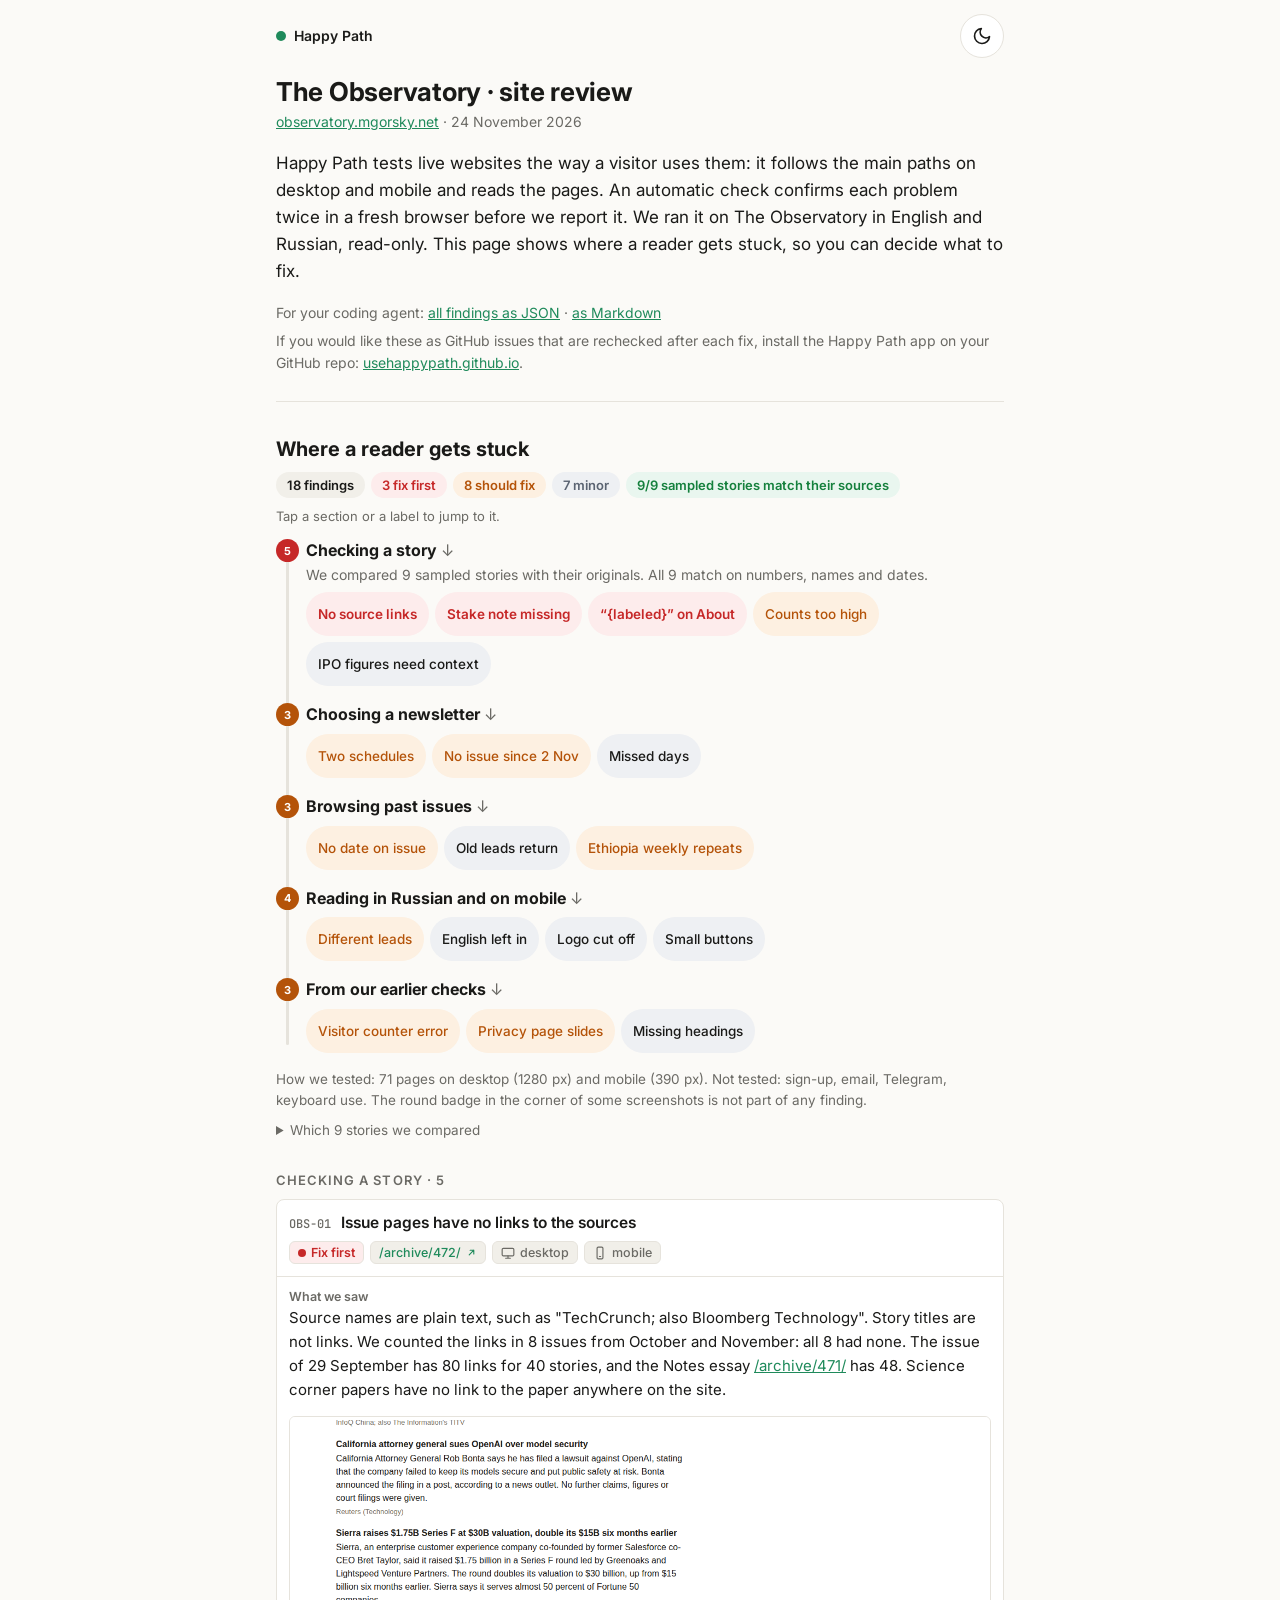
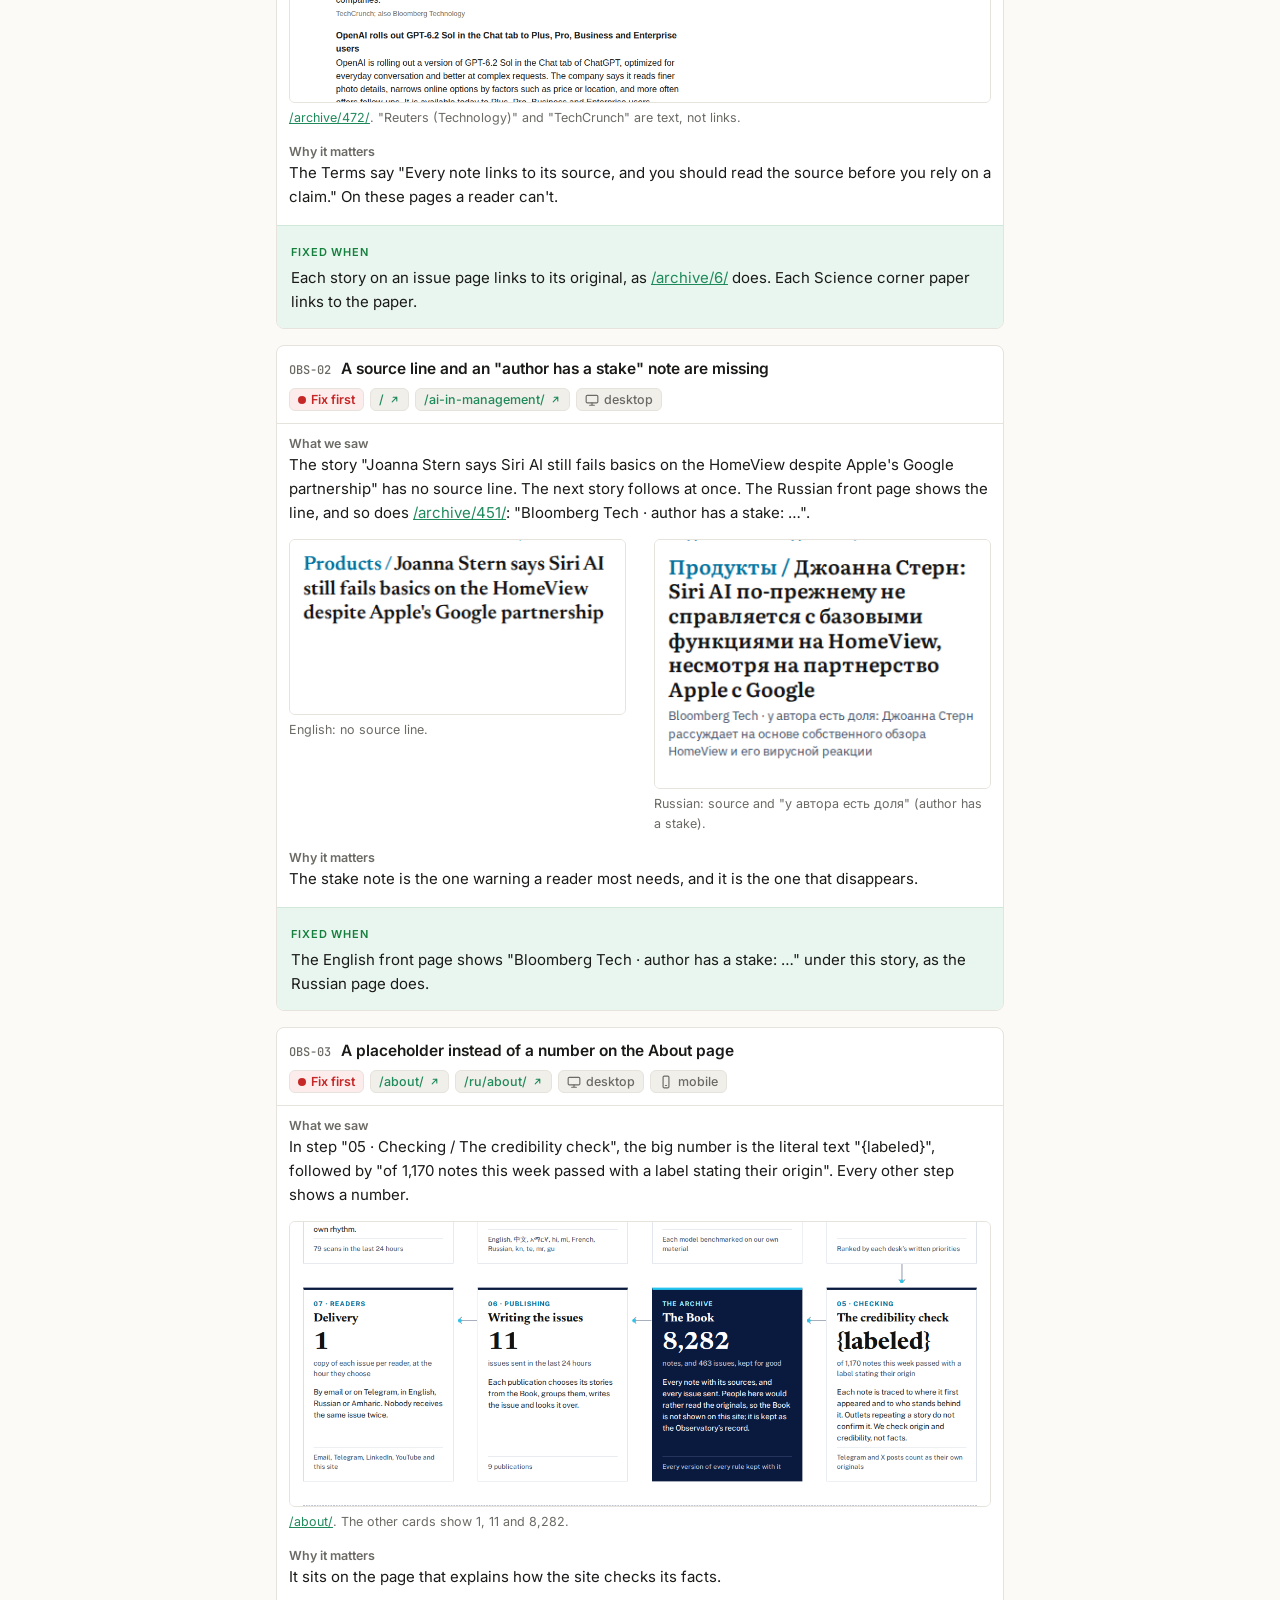
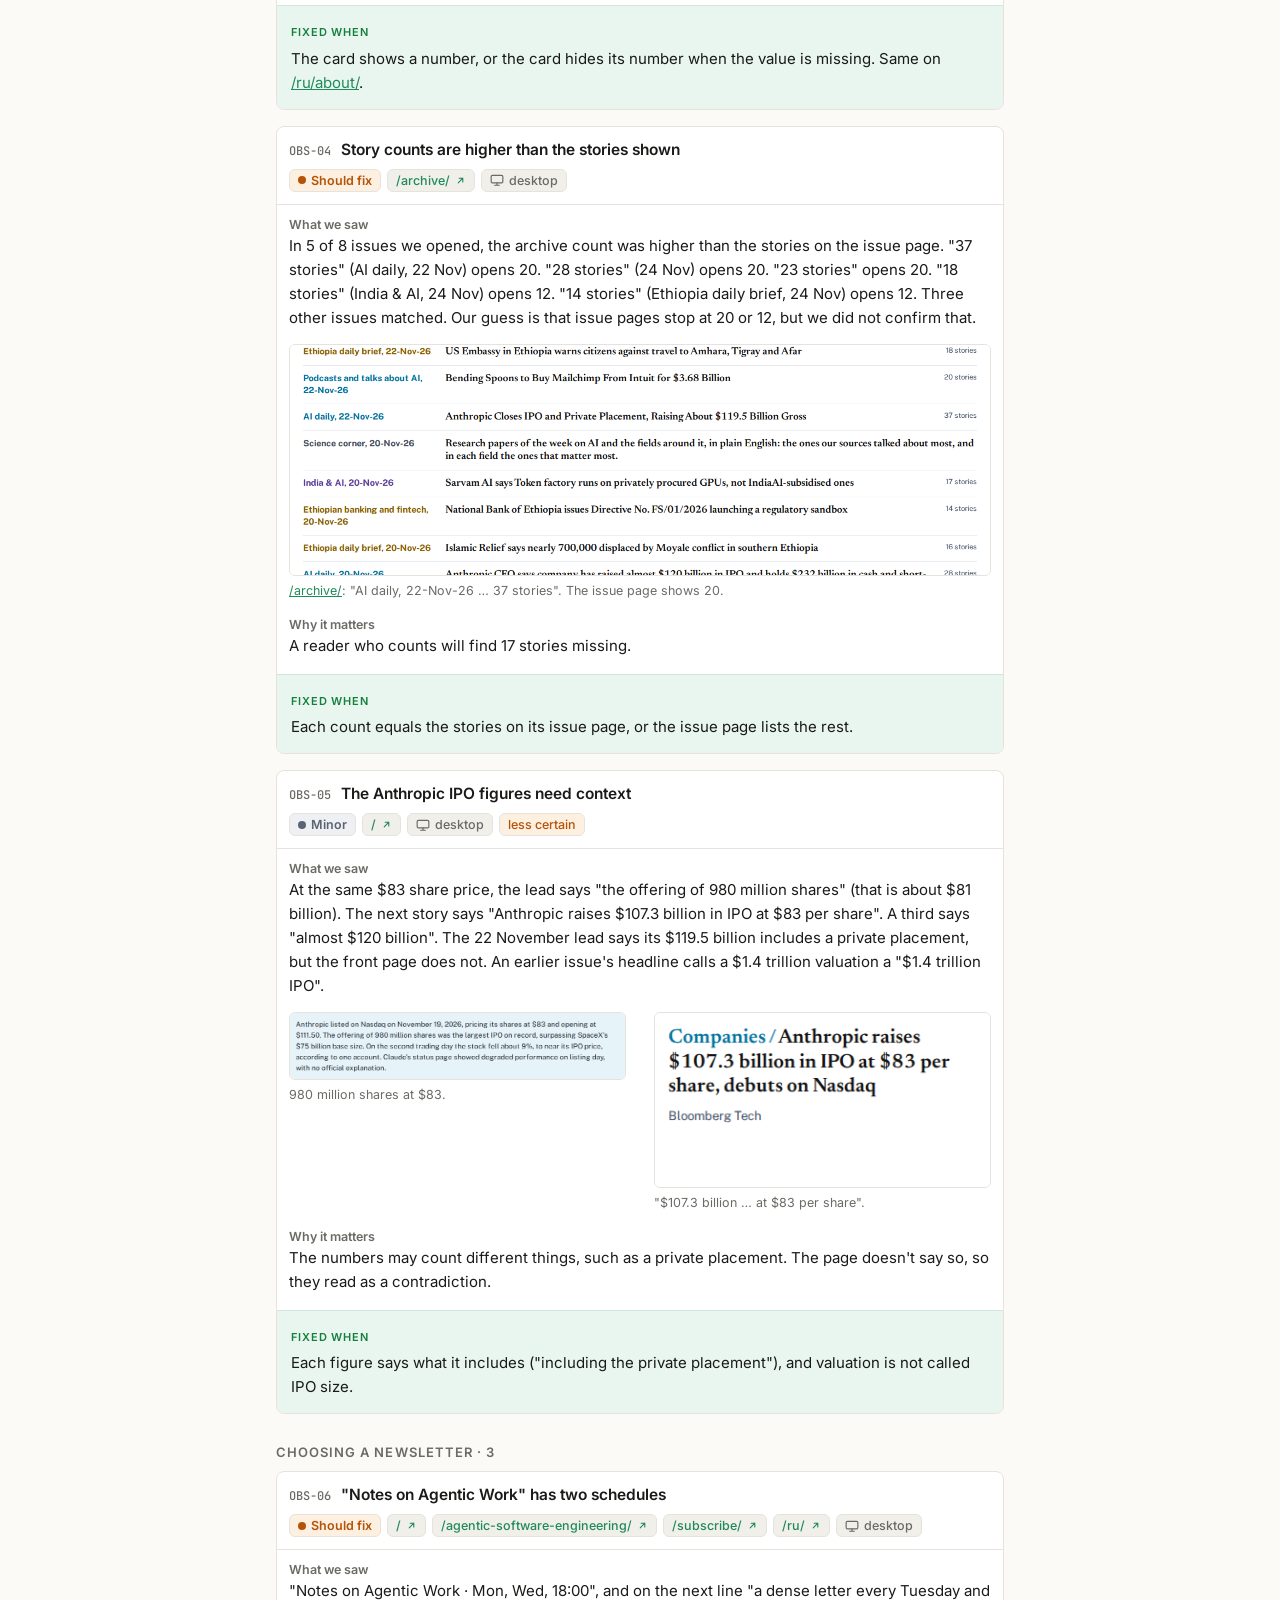
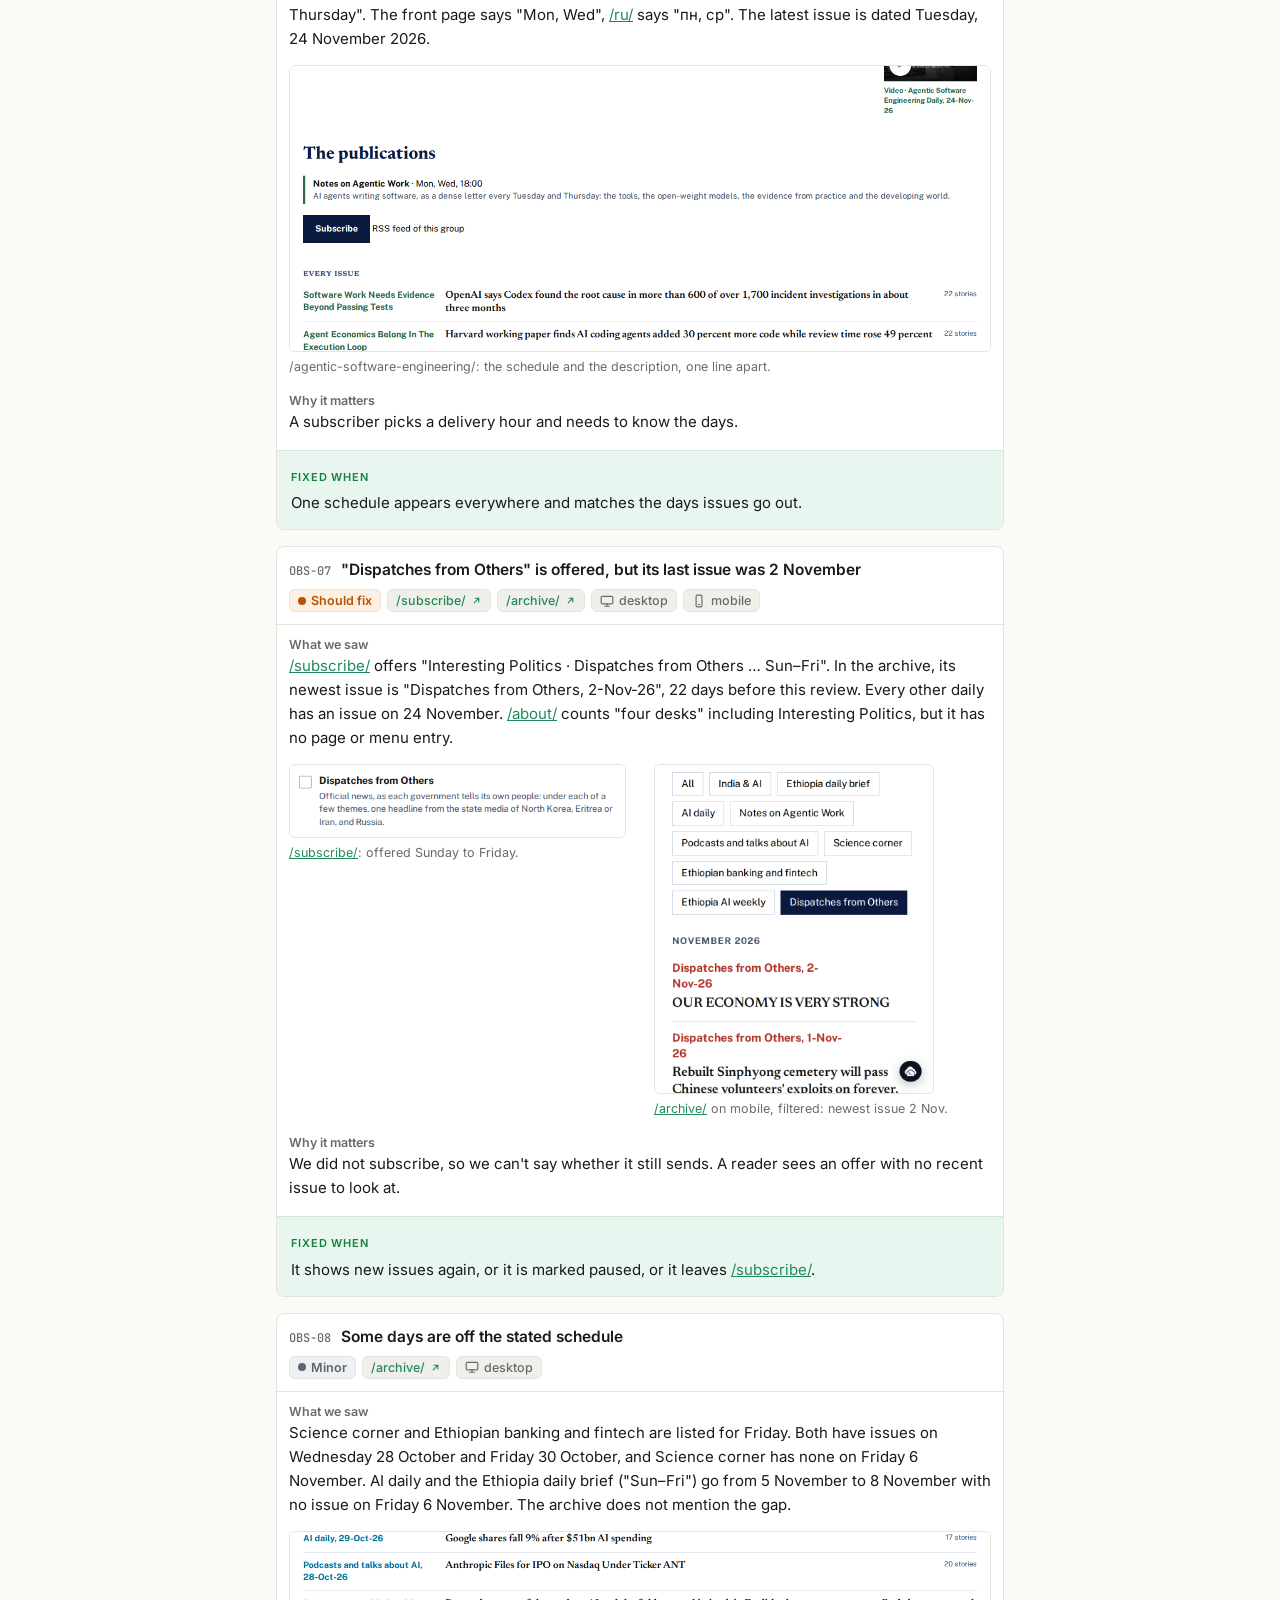
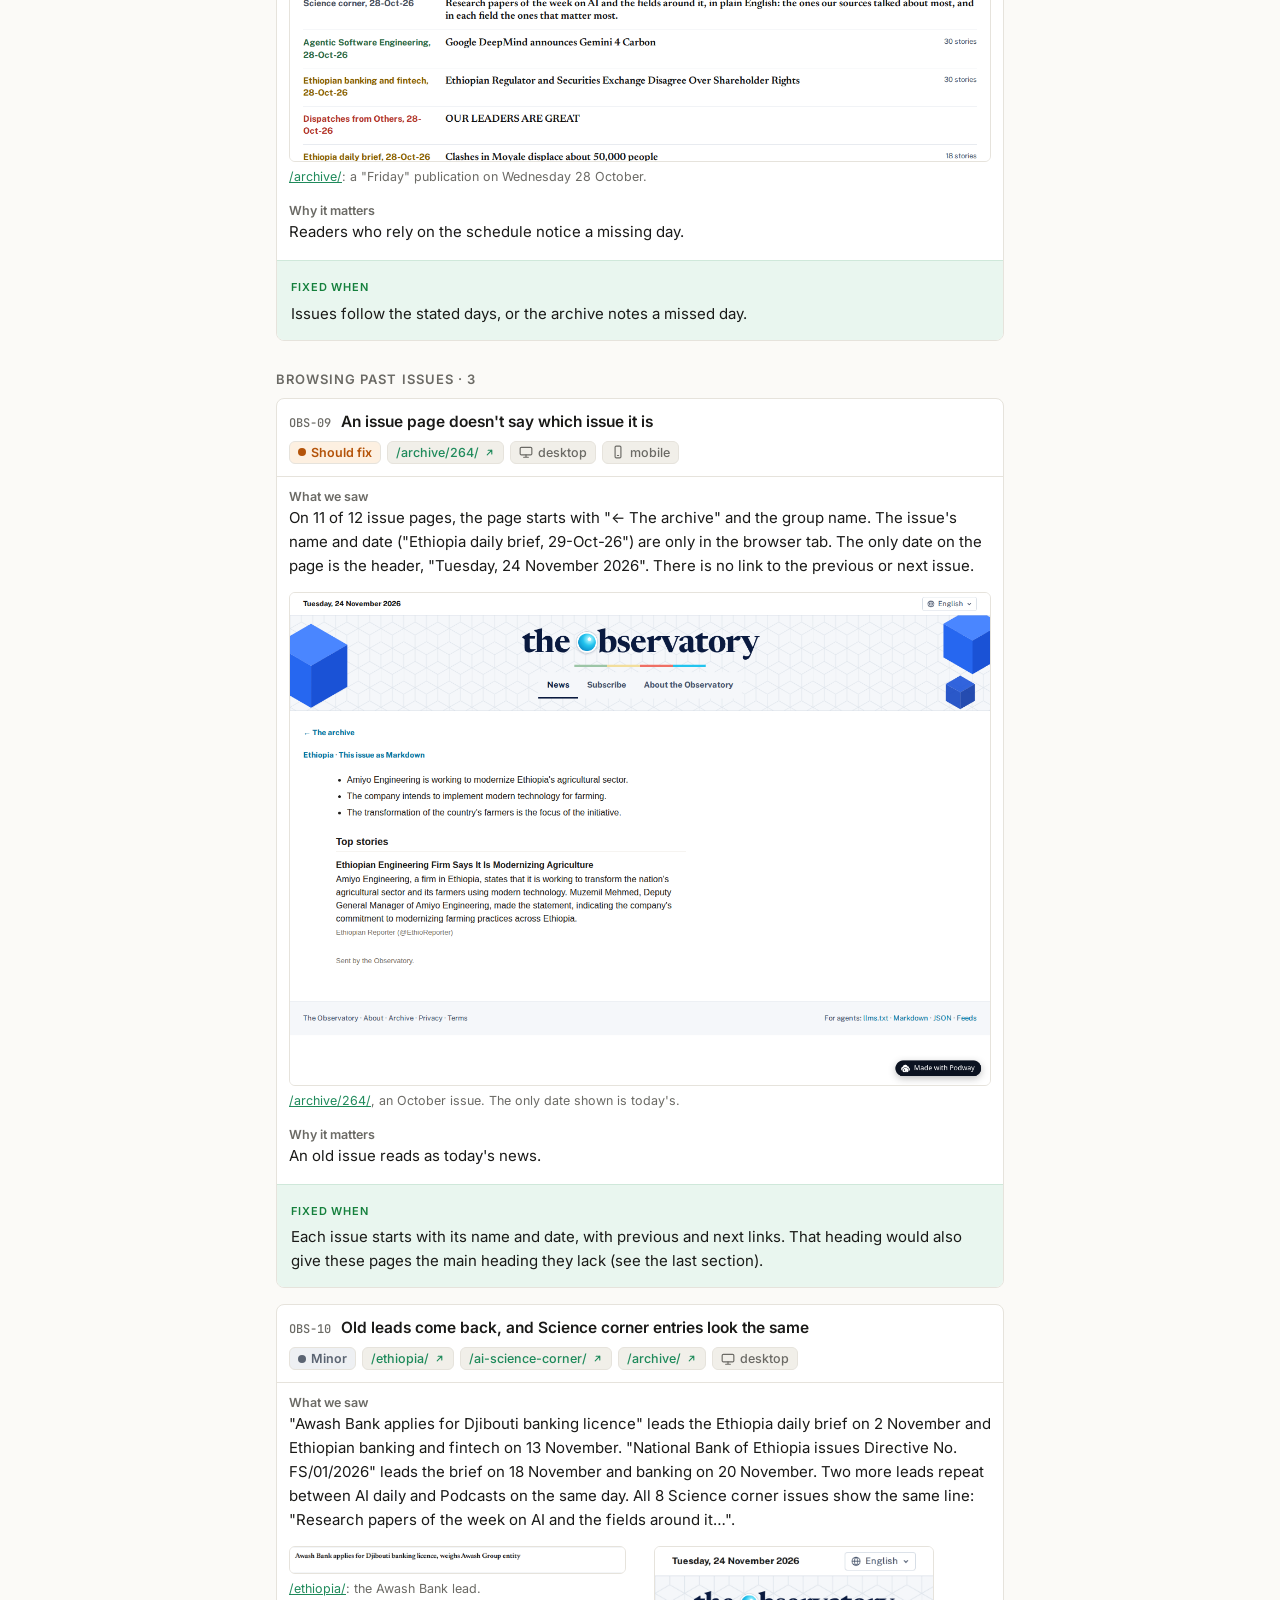
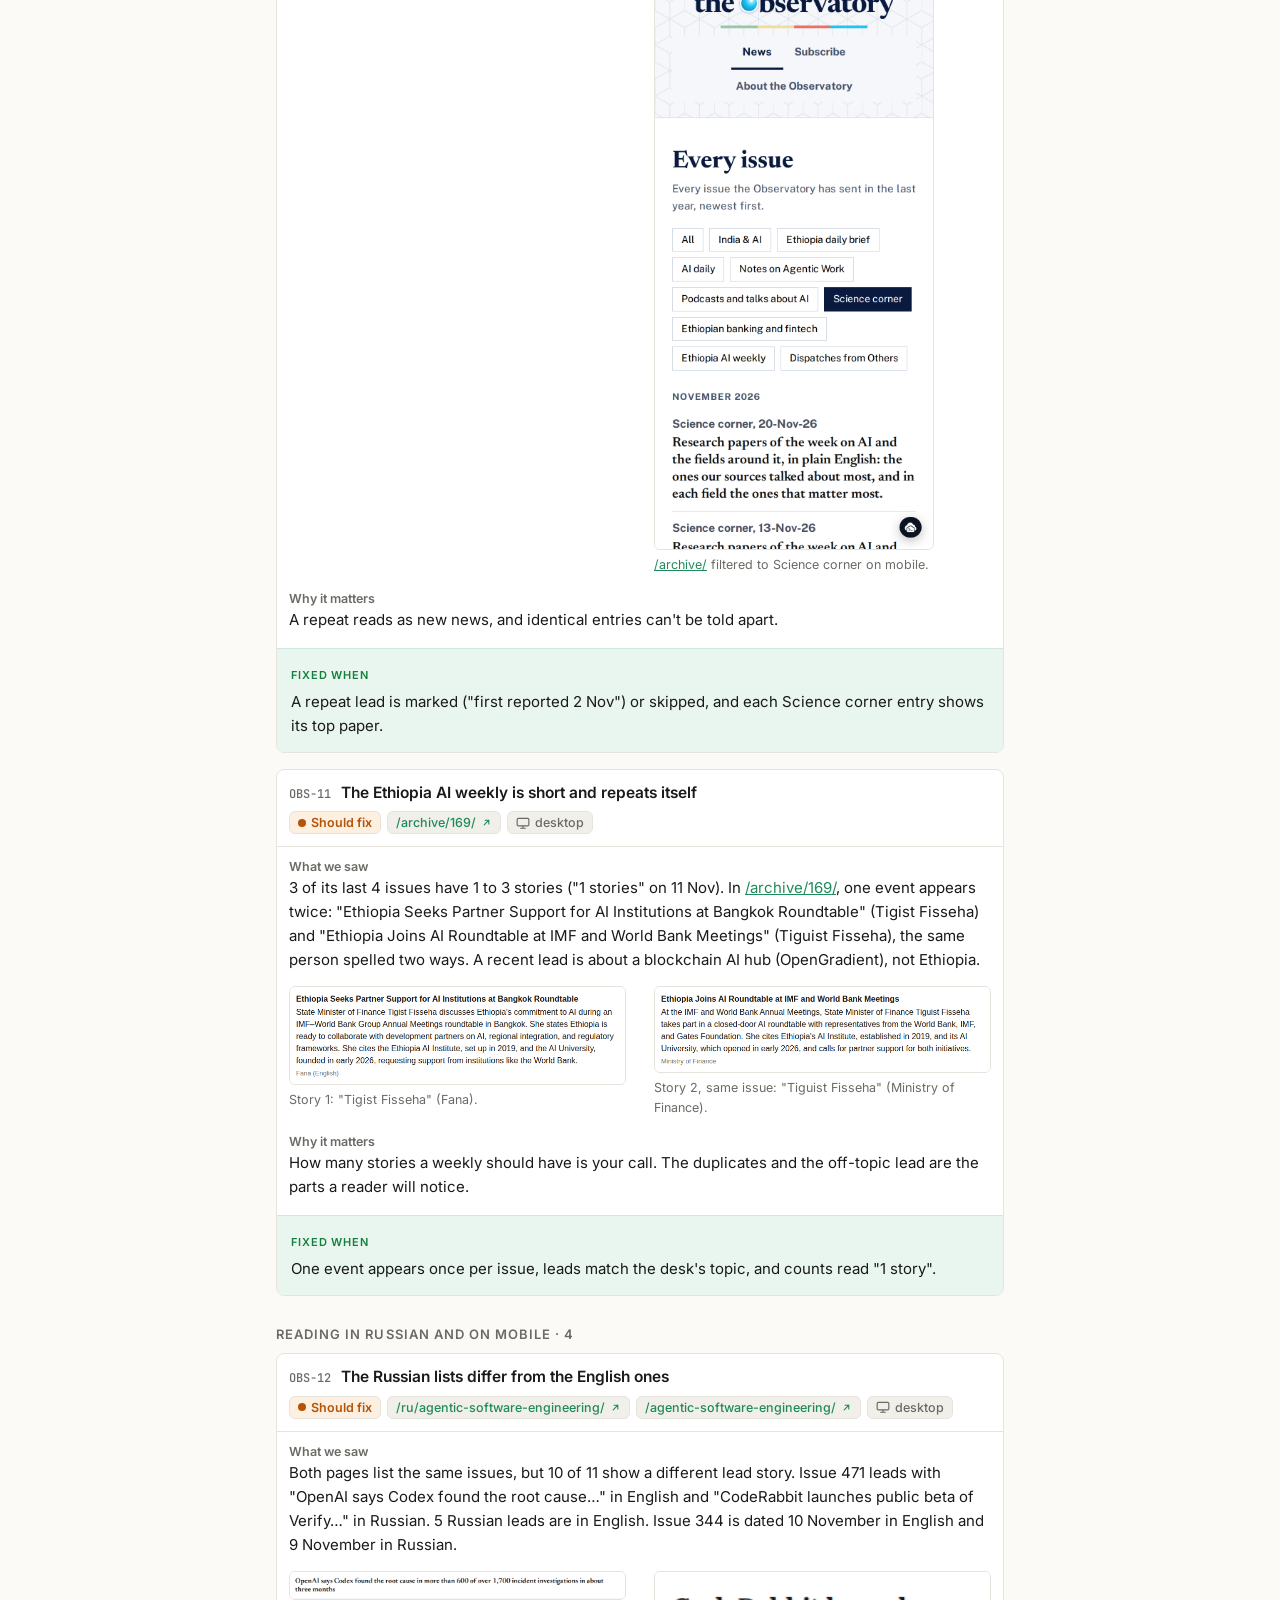
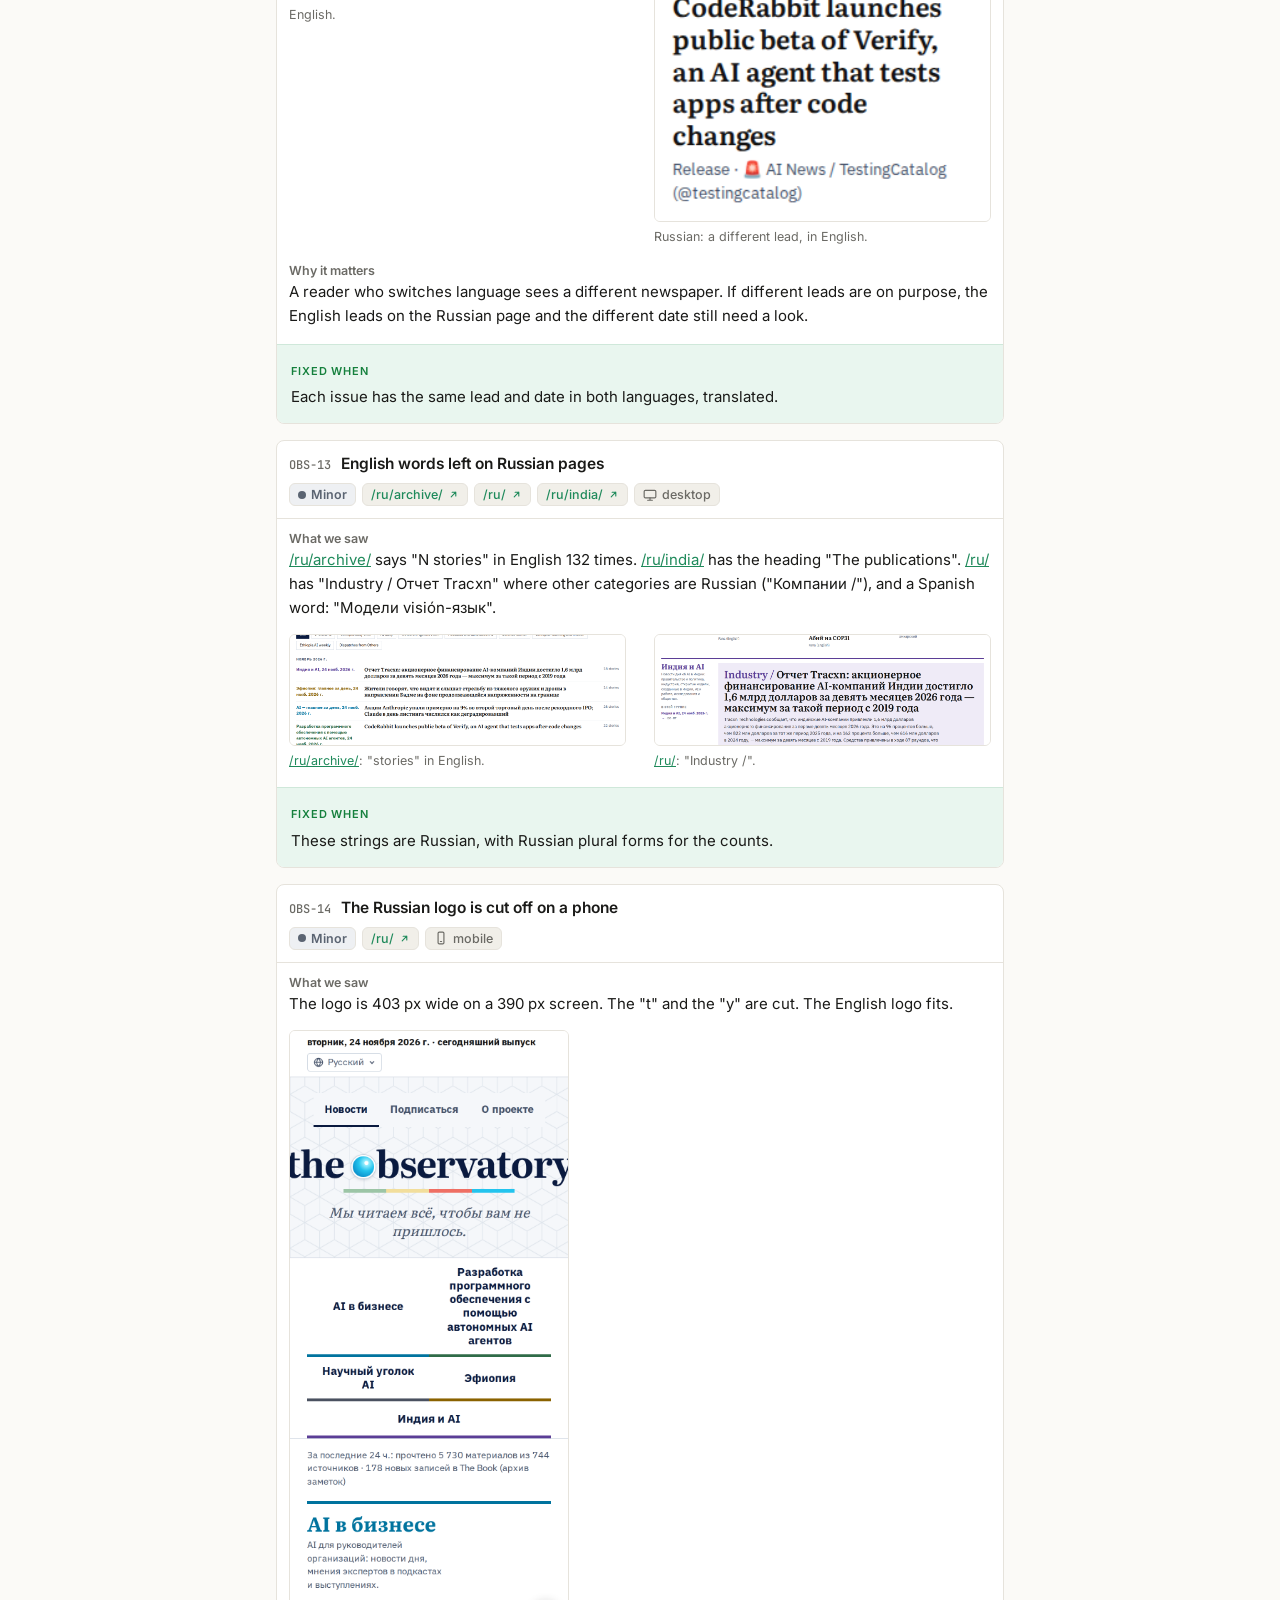
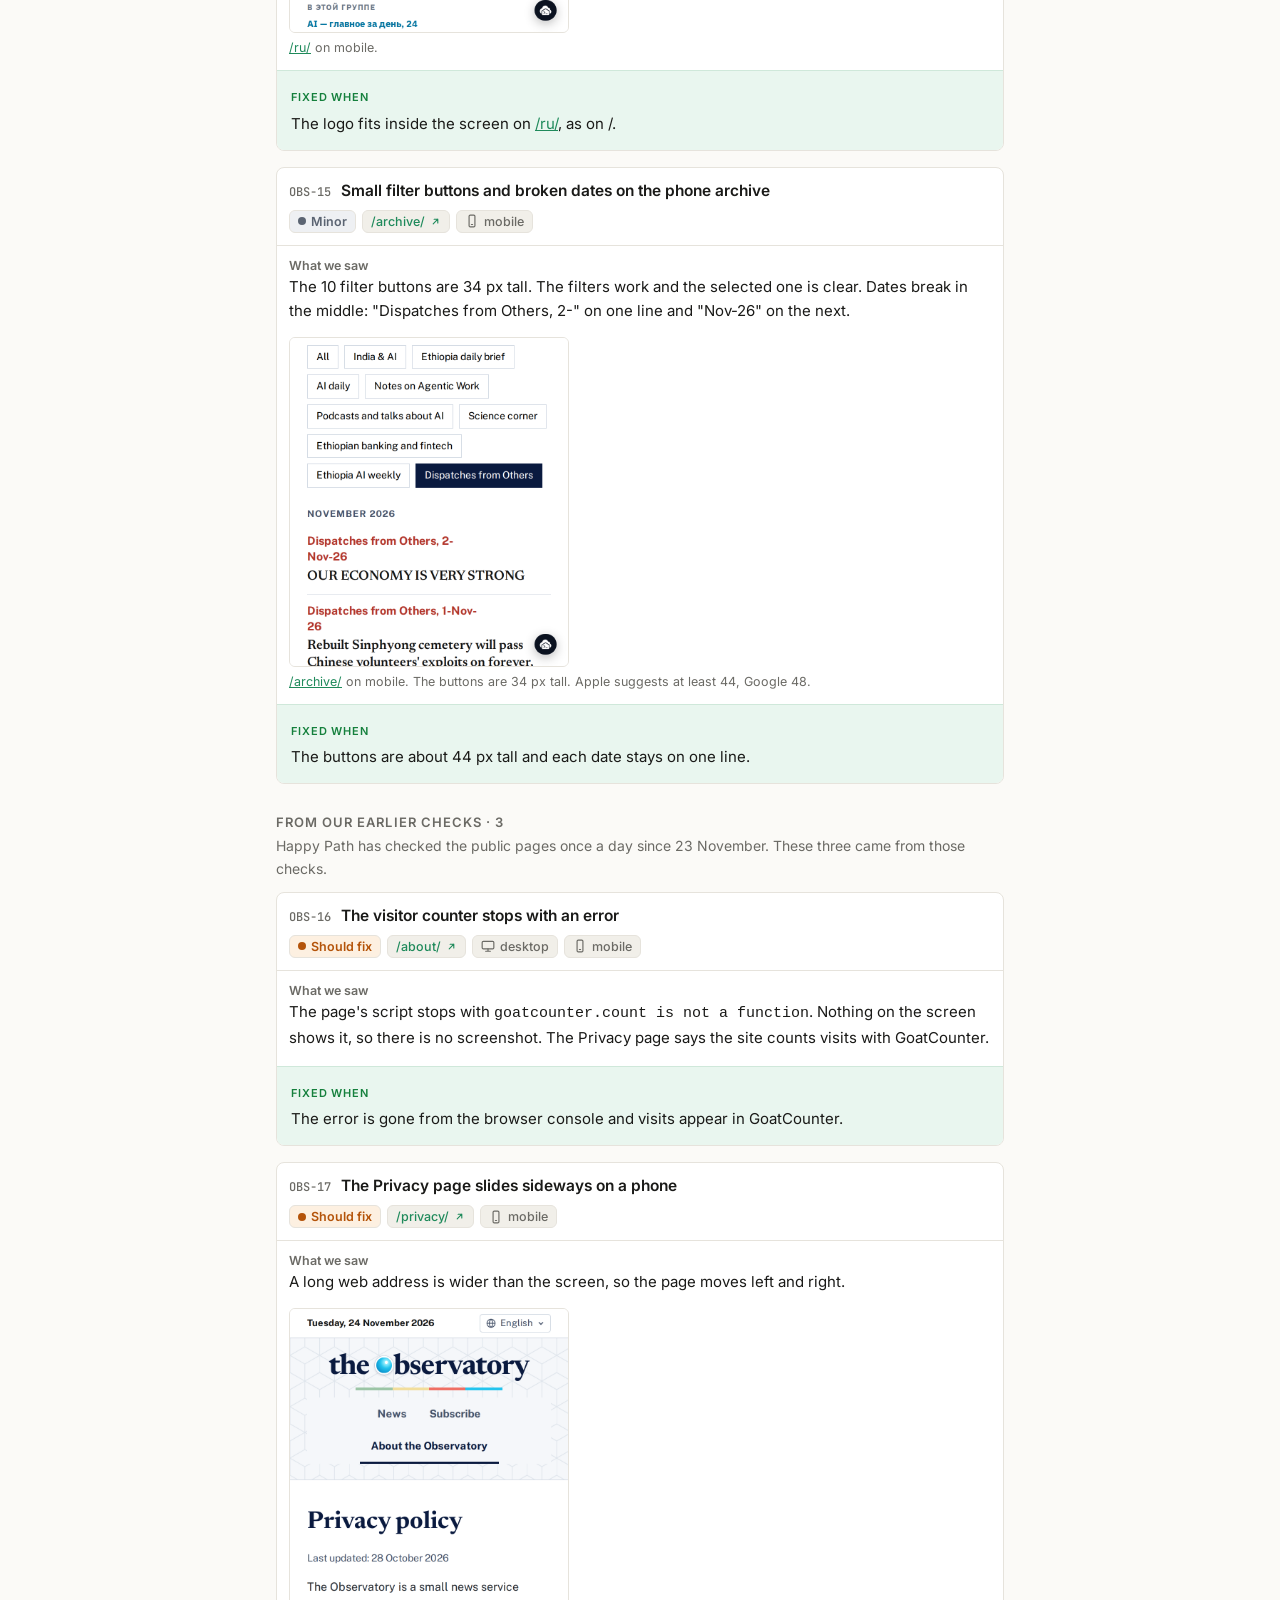
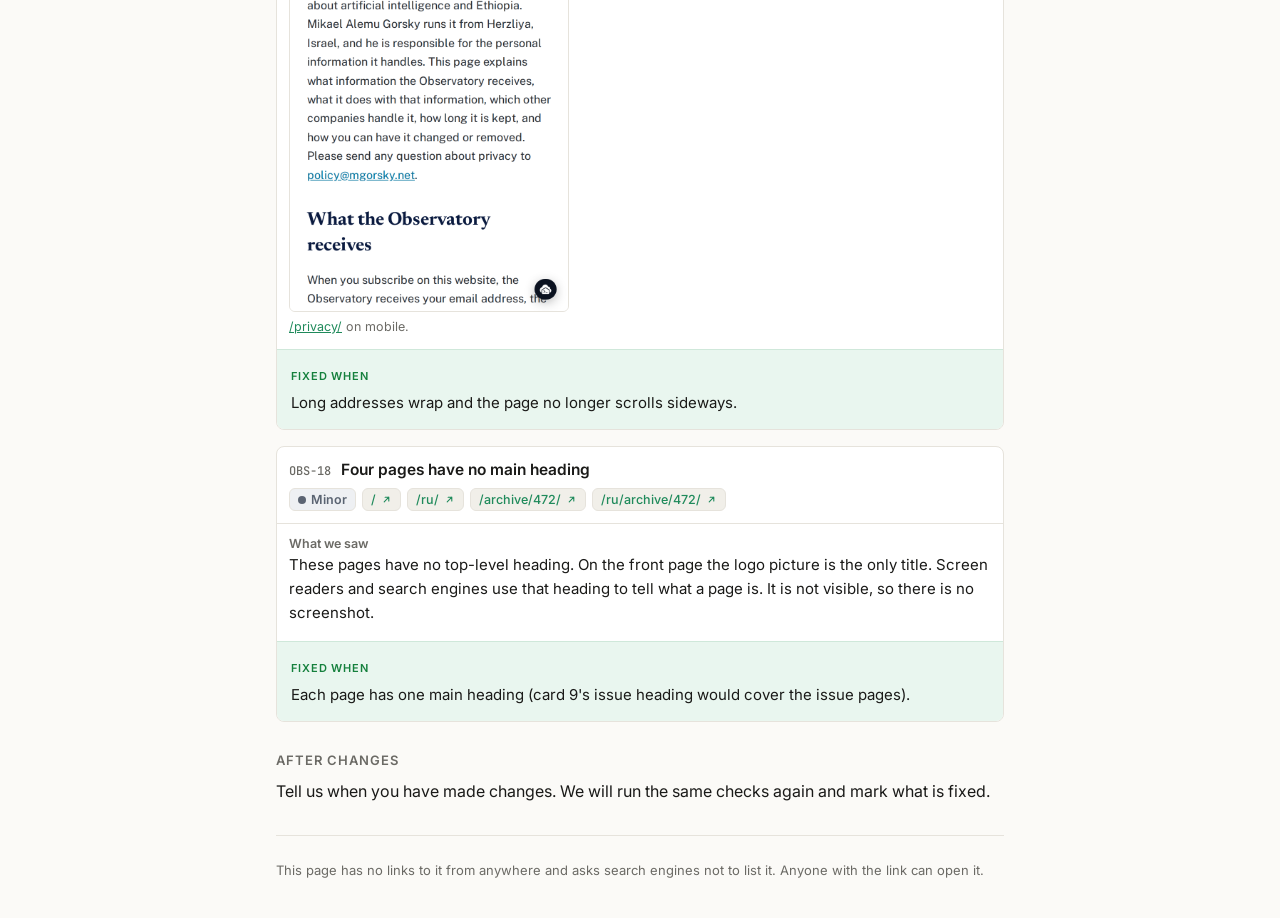
==== commit a2322802: "Observatory review: drop fix-first box, GitHub app line under agent links, divider before content Co" ====
--- a/r/observatory-b27ccb/index.html
+++ b/r/observatory-b27ccb/index.html
@@ -73,7 +73,11 @@
 .firstbox{border:1px solid var(--hi-bg);background:var(--card);border-left:4px solid var(--hi);border-radius:8px;padding:10px 12px;margin:0 0 10px}
 .fb-l{font:600 12px Inter;text-transform:uppercase;letter-spacing:.08em;color:var(--hi);margin-bottom:4px}
 .firstbox a{display:flex;gap:10px;align-items:baseline;min-height:36px;padding:4px 0;color:var(--fg);text-decoration:none;font-weight:500;font-size:15px}
-.dl{font-size:13.5px;color:var(--muted);margin:0 0 12px}
+.dl{font-size:14px;color:var(--muted);margin:0 0 6px}
+.introbox{margin:4px 0 0}
+.sep{border:0;border-top:1px solid var(--line);margin:26px 0 0;height:0}
+#stuck{padding-top:4px}
+#stuck .pills{margin:0 0 14px}
 details.nine{font-size:13.5px;color:var(--muted);margin:8px 0 0}details.nine summary{cursor:pointer}
 footer{color:var(--muted);font-size:13px;padding:24px 0 40px;border-top:1px solid var(--line);margin-top:30px}
 </style>
@@ -89,16 +93,15 @@
 <h1>The Observatory · site review</h1>
 <p class="meta"><a href="https://observatory.mgorsky.net/" target="_blank" rel="noopener">observatory.mgorsky.net</a> · 24 November 2026</p>
 <p class="intro">Happy Path tests live websites the way a visitor uses them: it follows the main paths on desktop and mobile and reads the pages. An automatic check confirms each problem twice in a fresh browser before we report it. We ran it on The Observatory in English and Russian, read-only. This page shows where a reader gets stuck, so you can decide what to fix.</p>
-<div class="firstbox"><div class="fb-l">Fix first</div>
-  <a href="#c1"><span class="num">OBS-01</span> Issue pages have no links to their sources</a>
-  <a href="#c2"><span class="num">OBS-02</span> An "author has a stake" note is missing</a>
-  <a href="#c3"><span class="num">OBS-03</span> "{labeled}" instead of a number on About</a>
+<div class="introbox">
+  <p class="dl">For your coding agent: <a href="findings.json" download>all findings as JSON</a> · <a href="findings.md" download>as Markdown</a></p>
+  <p class="dl">If you would like these as GitHub issues that are rechecked after each fix, install the Happy Path app on your GitHub repo: <a href="https://usehappypath.github.io/" target="_blank" rel="noopener">usehappypath.github.io</a>.</p>
 </div>
-<p class="dl">For your coding agent: <a href="findings.json" download>all findings as JSON</a> · <a href="findings.md" download>as Markdown</a></p>
-<div class="pills"><span class="pill">18 findings</span><span class="pill hi">3 fix first</span><span class="pill md">8 should fix</span><span class="pill lo">7 minor</span><span class="pill ok">9/9 sampled stories match their sources</span></div>
+<hr class="sep">
 
 <section id="stuck">
   <h2>Where a reader gets stuck</h2>
+  <div class="pills"><span class="pill">18 findings</span><span class="pill hi">3 fix first</span><span class="pill md">8 should fix</span><span class="pill lo">7 minor</span><span class="pill ok">9/9 sampled stories match their sources</span></div>
   <p class="tap">Tap a section or a label to jump to it.</p>
   <div class="journey">
     <div class="step"><span class="pin hi">5</span><a class="st" href="#story">Checking a story</a><div class="sd">We compared 9 sampled stories with their originals. All 9 match on numbers, names and dates.</div><div class="chips"><a class="chip hi" href="#c1">No source links</a><a class="chip hi" href="#c2">Stake note missing</a><a class="chip hi" href="#c3">“{labeled}” on About</a><a class="chip md" href="#c4">Counts too high</a><a class="chip lo" href="#c5">IPO figures need context</a></div></div><div class="step"><span class="pin md">3</span><a class="st" href="#choose">Choosing a newsletter</a><div class="chips"><a class="chip md" href="#c6">Two schedules</a><a class="chip md" href="#c7">No issue since 2 Nov</a><a class="chip lo" href="#c8">Missed days</a></div></div><div class="step"><span class="pin md">3</span><a class="st" href="#past">Browsing past issues</a><div class="chips"><a class="chip md" href="#c9">No date on issue</a><a class="chip lo" href="#c10">Old leads return</a><a class="chip md" href="#c11">Ethiopia weekly repeats</a></div></div><div class="step"><span class="pin md">4</span><a class="st" href="#ru">Reading in Russian and on mobile</a><div class="chips"><a class="chip md" href="#c12">Different leads</a><a class="chip lo" href="#c13">English left in</a><a class="chip lo" href="#c14">Logo cut off</a><a class="chip lo" href="#c15">Small buttons</a></div></div><div class="step"><span class="pin md">3</span><a class="st" href="#daily">From our earlier checks</a><div class="chips"><a class="chip md" href="#d1">Visitor counter error</a><a class="chip md" href="#d2">Privacy page slides</a><a class="chip lo" href="#d3">Missing headings</a></div></div>
@@ -303,7 +306,6 @@
 <section class="after">
   <h2>After changes</h2>
   <p>Tell us when you have made changes. We will run the same checks again and mark what is fixed.</p>
-  <p class="how">If you would like these as GitHub issues that are rechecked after each fix, Happy Path can do that: <a href="https://usehappypath.github.io/" target="_blank" rel="noopener">usehappypath.github.io</a>.</p>
 </section>
 </main>
 <footer>This page has no links to it from anywhere and asks search engines not to list it. Anyone with the link can open it.</footer>
